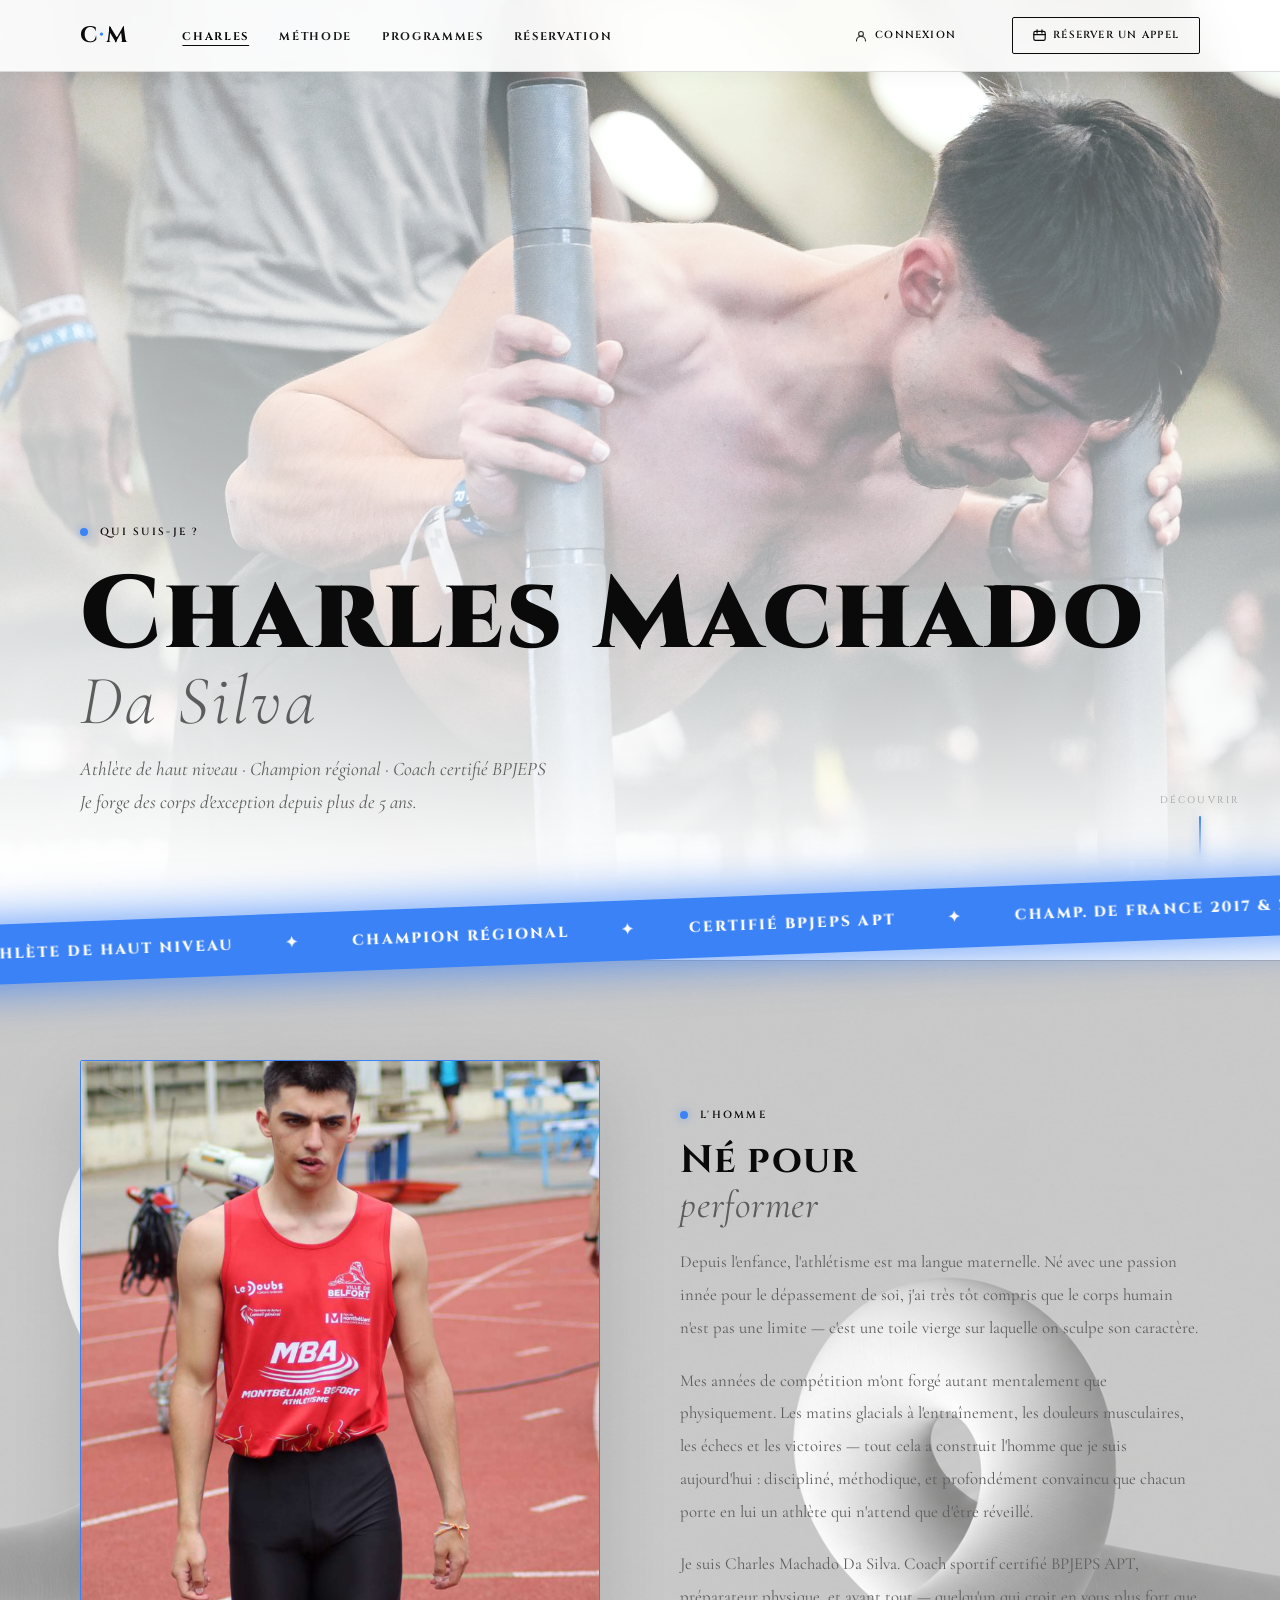
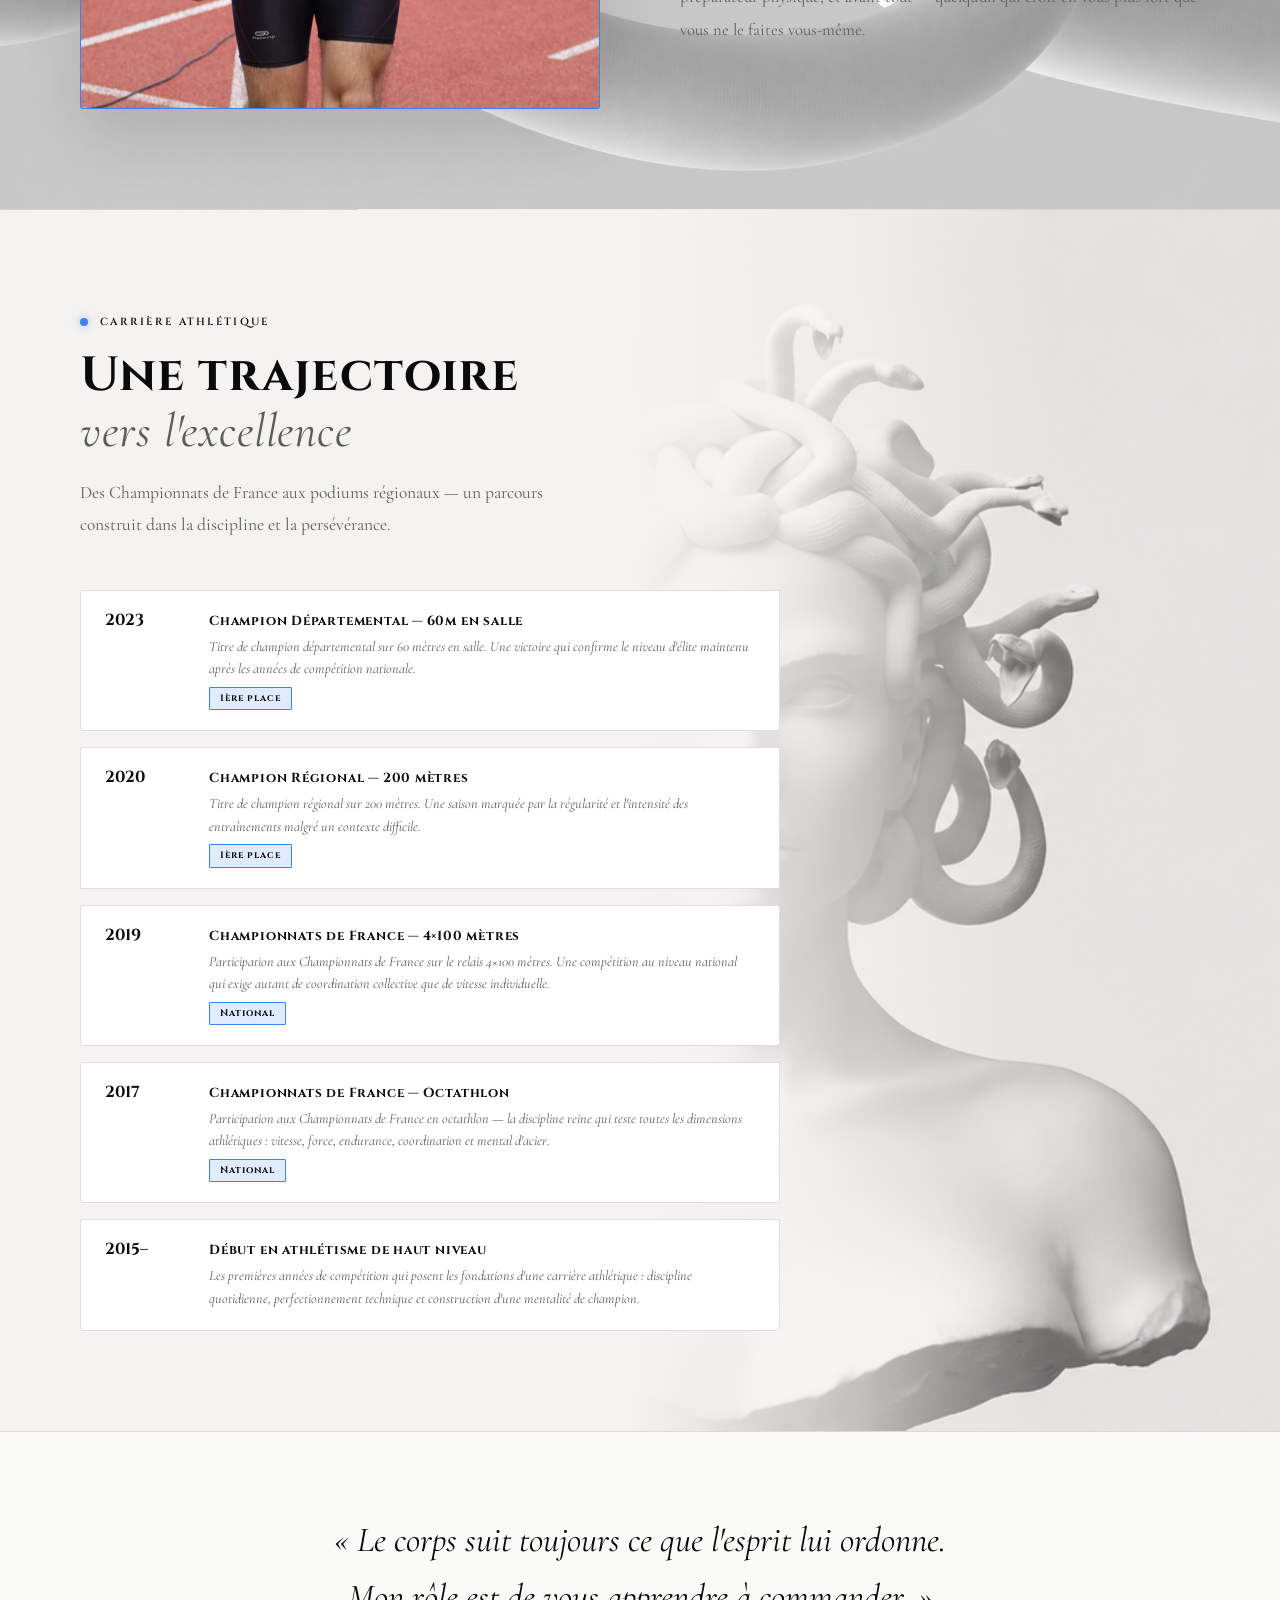
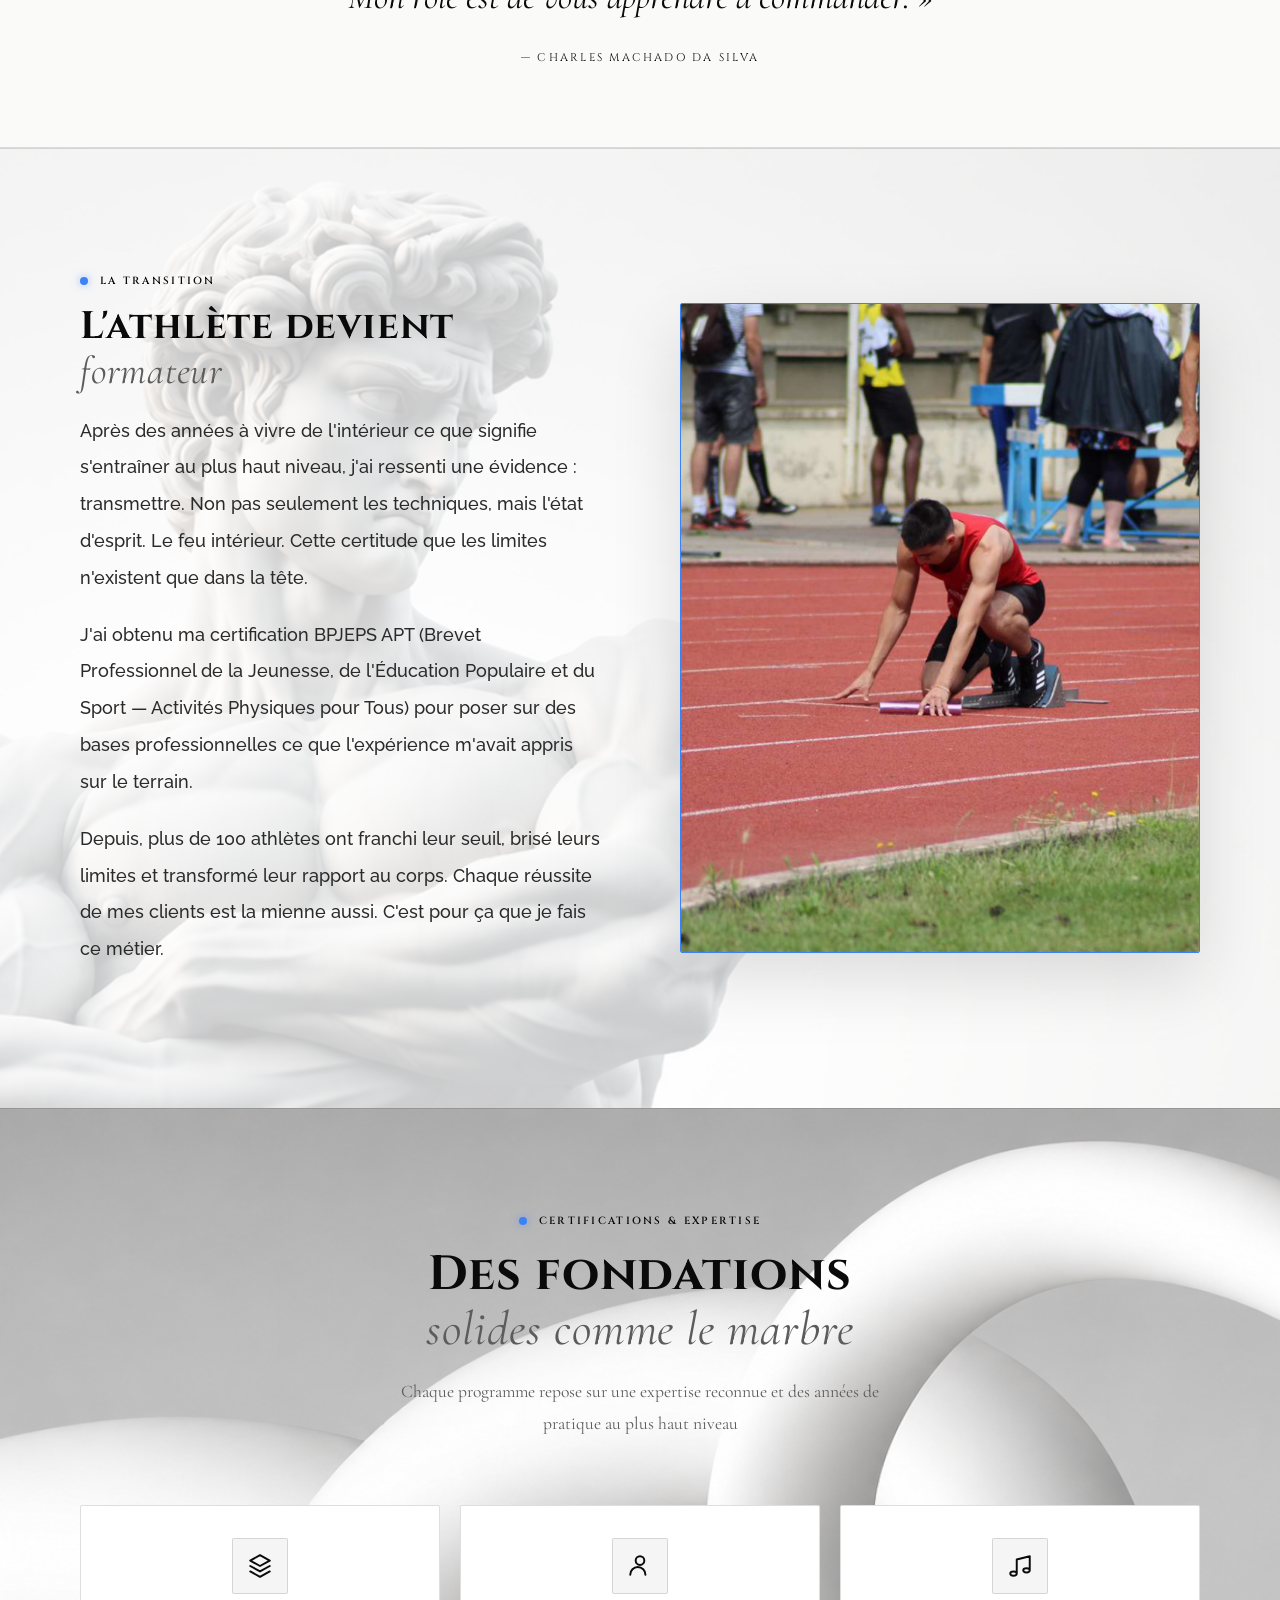
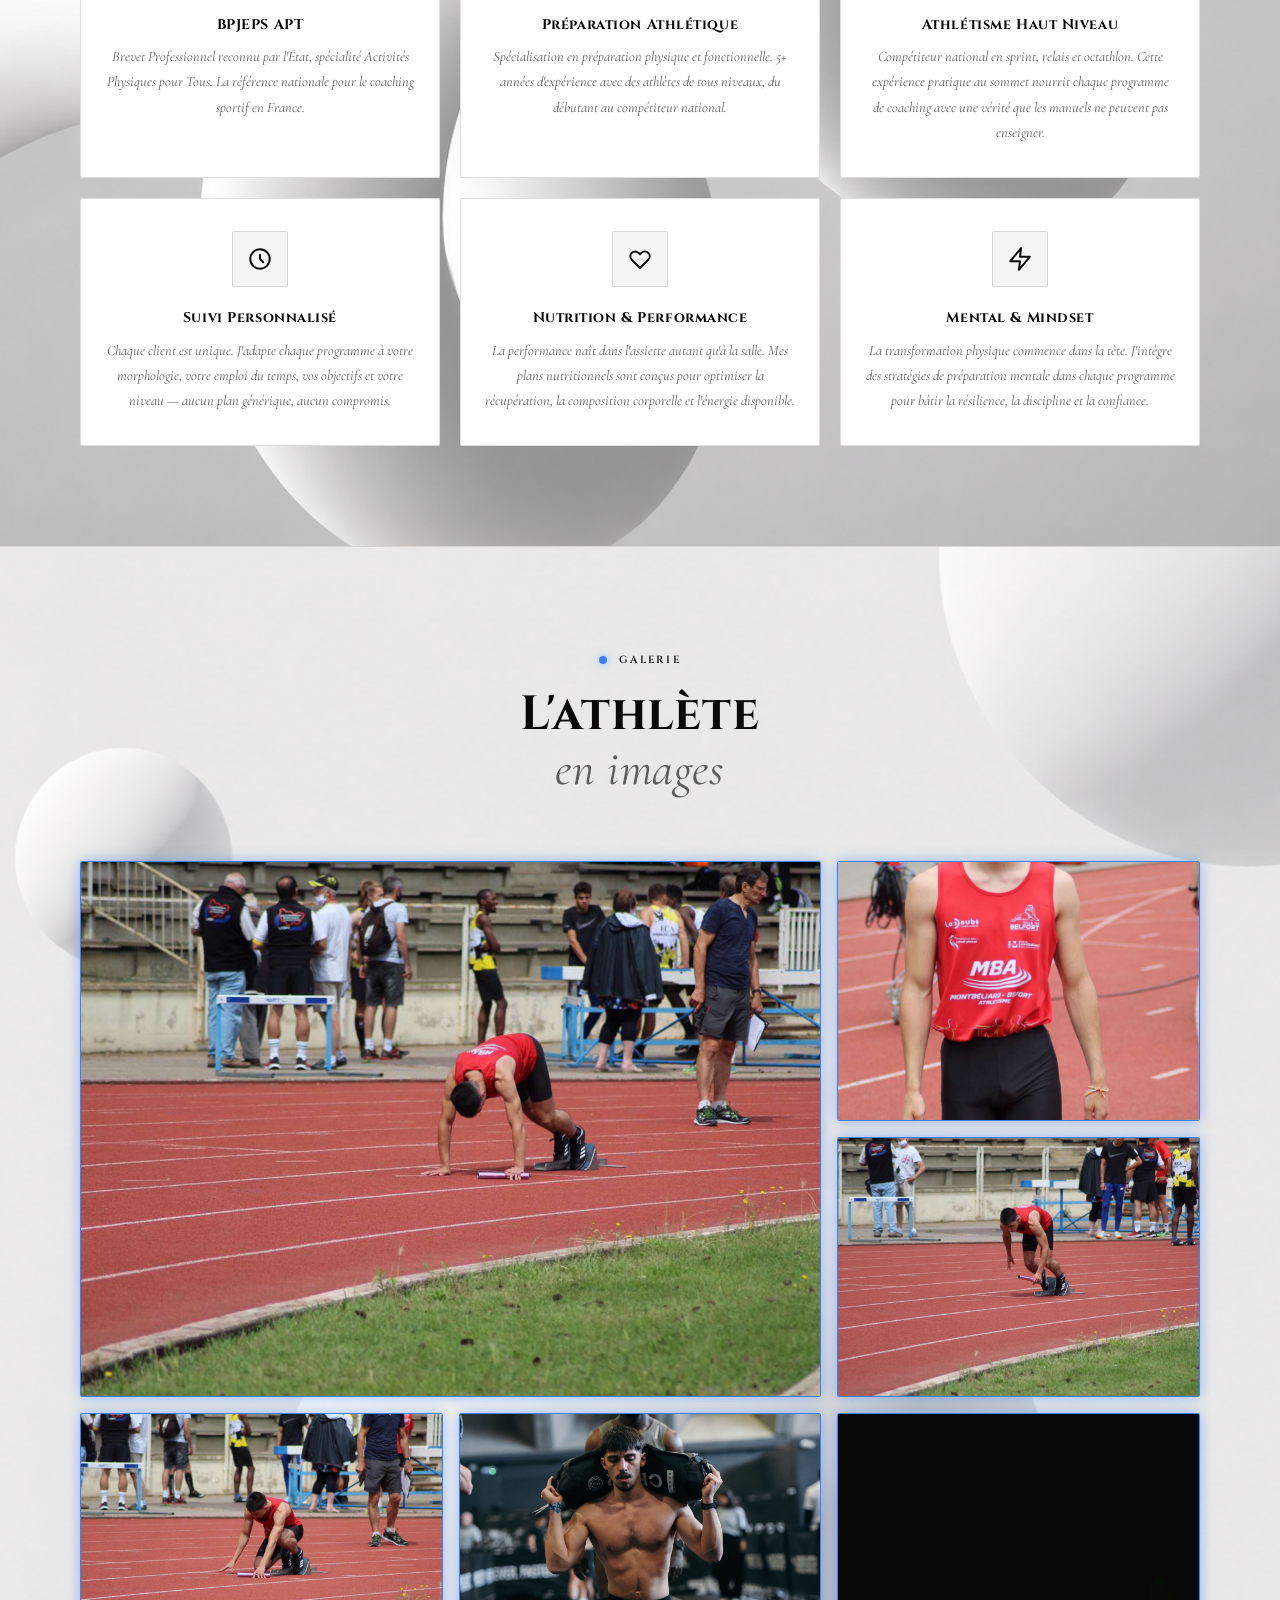
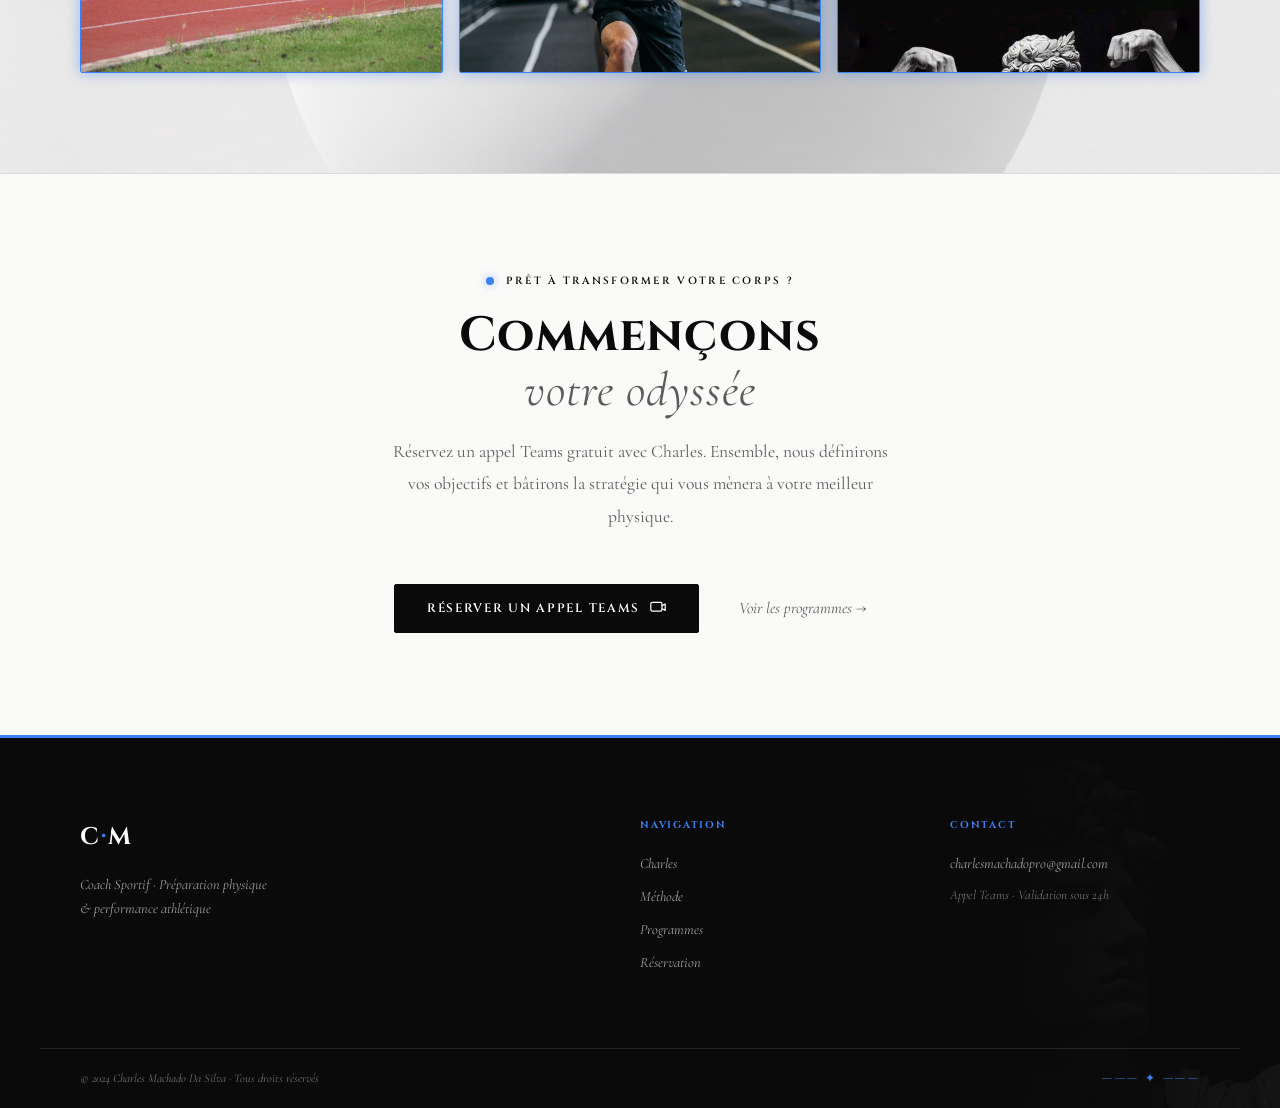
==== about.html @ 2e537580 "Nouvelle version du site" ====
<!DOCTYPE html>
<html lang="fr">
<head>
  <meta charset="UTF-8"/>
  <meta name="viewport" content="width=device-width, initial-scale=1.0"/>
  <title>Charles Machado — Qui suis-je ?</title>
  <meta name="description" content="Découvrez l'histoire de Charles Machado Da Silva : athlète de haut niveau, champion régional, coach certifié BPJEPS et formateur de corps d'exception."/>

  <link rel="preconnect" href="https://fonts.googleapis.com"/>
  <link rel="preconnect" href="https://fonts.gstatic.com" crossorigin/>
  <link href="https://fonts.googleapis.com/css2?family=Cinzel:wght@400;600;700;900&family=Cormorant+Garamond:ital,wght@0,300;0,400;0,600;1,300;1,400;1,600&family=Raleway:wght@300;400;500;600&display=swap" rel="stylesheet"/>

  <link rel="stylesheet" href="style.css"/>
</head>
<body>

  <canvas id="particleCanvas"></canvas>

  <!-- NAVBAR -->
  <nav id="mainNav" class="nav-dark">
    <div class="nav-inner">
      <a href="index.html" class="nav-logo">C<span class="logo-dot">·</span>M</a>
      <ul class="nav-links">
        <li><a href="about.html" style="color:#0A0A0A;text-decoration:underline;text-underline-offset:5px">Charles</a></li>
        <li><a href="index.html#methode">Méthode</a></li>
        <li><a href="index.html#programmes">Programmes</a></li>
        <li><a href="index.html#reservation">Réservation</a></li>
      </ul>
      <button class="nav-hamburger" id="hamburger" aria-label="Menu">
        <span></span><span></span><span></span>
      </button>
      <a href="index.html#reservation" class="nav-login">
        <svg viewBox="0 0 20 20" fill="none" width="14" height="14"><circle cx="10" cy="7" r="3.4" stroke="currentColor" stroke-width="1.6"/><path d="M3.5 17c0-3.6 2.9-6.5 6.5-6.5s6.5 2.9 6.5 6.5" stroke="currentColor" stroke-width="1.6" stroke-linecap="round"/></svg>
        Connexion
      </a>
      <a href="index.html#reservation" class="nav-cta">
        <svg viewBox="0 0 16 16" fill="none" width="13" height="13"><rect x="1" y="3" width="14" height="11" rx="2" stroke="currentColor" stroke-width="1.5"/><path d="M5 1v4M11 1v4M1 7h14" stroke="currentColor" stroke-width="1.5" stroke-linecap="round"/></svg>
        Réserver un appel
      </a>
    </div>
    <div class="mobile-menu" id="mobileMenu">
      <a href="about.html" onclick="closeMobileMenu()">Charles</a>
      <a href="index.html#methode" onclick="closeMobileMenu()">Méthode</a>
      <a href="index.html#programmes" onclick="closeMobileMenu()">Programmes</a>
      <a href="index.html#reservation" onclick="closeMobileMenu()">Réservation</a>
      <a href="index.html#reservation" onclick="closeMobileMenu()">Connexion</a>
      <a href="index.html#reservation" class="mobile-cta" onclick="closeMobileMenu()">Réserver un appel</a>
    </div>
  </nav>

  <!-- HERO DE LA PAGE ABOUT -->
  <section class="about-hero">
    <div class="about-hero-bg">
      <img src="imagehyrox/IMG_1162.jpeg" alt="Charles Machado" onerror="this.style.display='none'"/>
      <div class="about-hero-vignette"></div>
    </div>
    <div class="about-hero-content">
      <span class="section-tag">Qui suis-je ?</span>
      <h1 class="about-hero-name">
        Charles Machado
        <em>Da Silva</em>
      </h1>
      <p class="about-hero-tagline">
        Athlète de haut niveau · Champion régional · Coach certifié BPJEPS<br/>
        Je forge des corps d'exception depuis plus de 5 ans.
      </p>
    </div>
    <div class="about-hero-scroll">
      <span class="scroll-label">Découvrir</span>
      <div class="scroll-line"></div>
    </div>
  </section>

  <!-- BANDEAU DÉFILANT NÉON -->
  <div class="marquee" aria-hidden="true">
    <div class="marquee-track">
      <span>Athlète de haut niveau</span><span class="marquee-star">✦</span>
      <span>Champion régional</span><span class="marquee-star">✦</span>
      <span>Certifié BPJEPS APT</span><span class="marquee-star">✦</span>
      <span>Champ. de France 2017 &amp; 2019</span><span class="marquee-star">✦</span>
      <span>+5 ans d'expérience</span><span class="marquee-star">✦</span>
      <span>+100 athlètes coachés</span><span class="marquee-star">✦</span>
      <span>Athlète de haut niveau</span><span class="marquee-star">✦</span>
      <span>Champion régional</span><span class="marquee-star">✦</span>
      <span>Certifié BPJEPS APT</span><span class="marquee-star">✦</span>
      <span>Champ. de France 2017 &amp; 2019</span><span class="marquee-star">✦</span>
      <span>+5 ans d'expérience</span><span class="marquee-star">✦</span>
      <span>+100 athlètes coachés</span><span class="marquee-star">✦</span>
    </div>
  </div>

  <!-- SECTION : L'HOMME -->
  <section class="story-section story-section--white">
    <div class="section-inner">
      <div class="story-grid">
        <div class="story-img-wrap reveal">
          <img src="imagehyrox/IMG_0140.JPG" alt="Charles Machado — entraînement" loading="lazy" onerror="this.parentElement.style.background='#e8e2d8'"/>
        </div>
        <div class="story-content">
          <span class="section-tag reveal">L'homme</span>
          <h2 class="section-title reveal">Né pour<br/><em>performer</em></h2>
          <p class="story-text reveal">
            Depuis l'enfance, l'athlétisme est ma langue maternelle. Né avec une passion innée pour
            le dépassement de soi, j'ai très tôt compris que le corps humain n'est pas une limite —
            c'est une toile vierge sur laquelle on sculpe son caractère.
          </p>
          <p class="story-text reveal" style="--delay:0.1s">
            Mes années de compétition m'ont forgé autant mentalement que physiquement. Les matins glacials
            à l'entraînement, les douleurs musculaires, les échecs et les victoires — tout cela a construit
            l'homme que je suis aujourd'hui : discipliné, méthodique, et profondément convaincu que
            chacun porte en lui un athlète qui n'attend que d'être réveillé.
          </p>
          <p class="story-text reveal" style="--delay:0.15s">
            Je suis Charles Machado Da Silva. Coach sportif certifié BPJEPS APT, préparateur physique,
            et avant tout — quelqu'un qui croit en vous plus fort que vous ne le faites vous-même.
          </p>
        </div>
      </div>
    </div>
  </section>


  <!-- SECTION : CARRIÈRE ATHLÉTIQUE (fond sombre) -->
  <section class="career-section">
    <div class="career-bg">
      <img src="imagehyrox/statue.png" alt="" onerror="this.style.display='none'"/>
      <div class="career-bg-overlay"></div>
    </div>
    <div class="section-inner">
      <div class="career-inner">
        <span class="section-tag reveal">Carrière athlétique</span>
        <h2 class="section-title inv reveal">Une trajectoire<br/><em>vers l'excellence</em></h2>
        <p class="section-desc inv reveal" style="--delay:0.1s">
          Des Championnats de France aux podiums régionaux — un parcours construit dans la discipline et la persévérance.
        </p>

        <div class="timeline">

          <div class="timeline-item reveal" style="--delay:0.15s">
            <div class="timeline-year">2023</div>
            <div class="timeline-content">
              <h4>Champion Départemental — 60m en salle</h4>
              <p>Titre de champion départemental sur 60 mètres en salle. Une victoire qui confirme le niveau d'élite maintenu après les années de compétition nationale.</p>
              <span class="timeline-medal">1ère place</span>
            </div>
          </div>

          <div class="timeline-item reveal" style="--delay:0.2s">
            <div class="timeline-year">2020</div>
            <div class="timeline-content">
              <h4>Champion Régional — 200 mètres</h4>
              <p>Titre de champion régional sur 200 mètres. Une saison marquée par la régularité et l'intensité des entraînements malgré un contexte difficile.</p>
              <span class="timeline-medal">1ère place</span>
            </div>
          </div>

          <div class="timeline-item reveal" style="--delay:0.25s">
            <div class="timeline-year">2019</div>
            <div class="timeline-content">
              <h4>Championnats de France — 4×100 mètres</h4>
              <p>Participation aux Championnats de France sur le relais 4×100 mètres. Une compétition au niveau national qui exige autant de coordination collective que de vitesse individuelle.</p>
              <span class="timeline-medal">National</span>
            </div>
          </div>

          <div class="timeline-item reveal" style="--delay:0.3s">
            <div class="timeline-year">2017</div>
            <div class="timeline-content">
              <h4>Championnats de France — Octathlon</h4>
              <p>Participation aux Championnats de France en octathlon — la discipline reine qui teste toutes les dimensions athlétiques : vitesse, force, endurance, coordination et mental d'acier.</p>
              <span class="timeline-medal">National</span>
            </div>
          </div>

          <div class="timeline-item reveal" style="--delay:0.35s">
            <div class="timeline-year">2015–</div>
            <div class="timeline-content">
              <h4>Début en athlétisme de haut niveau</h4>
              <p>Les premières années de compétition qui posent les fondations d'une carrière athlétique : discipline quotidienne, perfectionnement technique et construction d'une mentalité de champion.</p>
            </div>
          </div>

        </div>
      </div>
    </div>
  </section>

  <!-- QUOTE PHILOSOPHIE -->
  <div class="philosophy-section">
    <div class="section-inner">
      <p class="philosophy-quote reveal">
        « Le corps suit toujours ce que l'esprit lui ordonne.<br/>
        Mon rôle est de vous apprendre à commander. »
      </p>
      <p class="philosophy-attr reveal" style="--delay:0.15s">— Charles Machado Da Silva</p>
    </div>
  </div>

  <!-- SECTION : L'ATHLÈTE DEVIENT COACH -->
  <section class="story-section story-section--statue2">
    <div class="section-inner">
      <div class="story-grid reverse">
        <div class="story-img-wrap reveal">
          <img src="imagehyrox/IMG_0145.JPG" alt="Charles Machado coaching" loading="lazy" onerror="this.parentElement.style.background='#e8e2d8'"/>
        </div>
        <div class="story-content">
          <span class="section-tag reveal">La transition</span>
          <h2 class="section-title reveal">L'athlète devient<br/><em>formateur</em></h2>
          <p class="story-text reveal">
            Après des années à vivre de l'intérieur ce que signifie s'entraîner au plus haut niveau,
            j'ai ressenti une évidence : transmettre. Non pas seulement les techniques, mais l'état
            d'esprit. Le feu intérieur. Cette certitude que les limites n'existent que dans la tête.
          </p>
          <p class="story-text reveal" style="--delay:0.1s">
            J'ai obtenu ma certification BPJEPS APT (Brevet Professionnel de la Jeunesse,
            de l'Éducation Populaire et du Sport — Activités Physiques pour Tous) pour poser
            sur des bases professionnelles ce que l'expérience m'avait appris sur le terrain.
          </p>
          <p class="story-text reveal" style="--delay:0.15s">
            Depuis, plus de 100 athlètes ont franchi leur seuil, brisé leurs limites et
            transformé leur rapport au corps. Chaque réussite de mes clients est la mienne aussi.
            C'est pour ça que je fais ce métier.
          </p>
        </div>
      </div>
    </div>
  </section>

  <!-- CREDENTIALS -->
  <section class="credentials-section">
    <div class="section-inner">
      <div class="section-header reveal">
        <span class="section-tag">Certifications & expertise</span>
        <h2 class="section-title">Des fondations<br/><em>solides comme le marbre</em></h2>
        <p class="section-desc">Chaque programme repose sur une expertise reconnue et des années de pratique au plus haut niveau</p>
      </div>
      <div class="credentials-grid">

        <div class="credential-card reveal">
          <div class="credential-icon">
            <svg viewBox="0 0 24 24" fill="none" width="26" height="26"><path d="M12 2L3 7l9 5 9-5-9-5zM3 17l9 5 9-5M3 12l9 5 9-5" stroke="currentColor" stroke-width="1.8" stroke-linecap="round" stroke-linejoin="round"/></svg>
          </div>
          <h3>BPJEPS APT</h3>
          <p>Brevet Professionnel reconnu par l'État, spécialité Activités Physiques pour Tous. La référence nationale pour le coaching sportif en France.</p>
        </div>

        <div class="credential-card reveal" style="--delay:0.1s">
          <div class="credential-icon">
            <svg viewBox="0 0 24 24" fill="none" width="26" height="26"><path d="M8 7a4 4 0 108 0 4 4 0 00-8 0zM3 20a7 7 0 0114 0" stroke="currentColor" stroke-width="1.8" stroke-linecap="round"/></svg>
          </div>
          <h3>Préparation Athlétique</h3>
          <p>Spécialisation en préparation physique et fonctionnelle. 5+ années d'expérience avec des athlètes de tous niveaux, du débutant au compétiteur national.</p>
        </div>

        <div class="credential-card reveal" style="--delay:0.2s">
          <div class="credential-icon">
            <svg viewBox="0 0 24 24" fill="none" width="26" height="26"><path d="M9 19V6l12-3v13M9 19c0 1.105-1.343 2-3 2s-3-.895-3-2 1.343-2 3-2 3 .895 3 2zm12-3c0 1.105-1.343 2-3 2s-3-.895-3-2 1.343-2 3-2 3 .895 3 2z" stroke="currentColor" stroke-width="1.8" stroke-linecap="round" stroke-linejoin="round"/></svg>
          </div>
          <h3>Athlétisme Haut Niveau</h3>
          <p>Compétiteur national en sprint, relais et octathlon. Cette expérience pratique au sommet nourrit chaque programme de coaching avec une vérité que les manuels ne peuvent pas enseigner.</p>
        </div>

        <div class="credential-card reveal" style="--delay:0.1s">
          <div class="credential-icon">
            <svg viewBox="0 0 24 24" fill="none" width="26" height="26"><circle cx="12" cy="12" r="9" stroke="currentColor" stroke-width="1.8"/><path d="M12 8v4l3 3" stroke="currentColor" stroke-width="1.8" stroke-linecap="round" stroke-linejoin="round"/></svg>
          </div>
          <h3>Suivi Personnalisé</h3>
          <p>Chaque client est unique. J'adapte chaque programme à votre morphologie, votre emploi du temps, vos objectifs et votre niveau — aucun plan générique, aucun compromis.</p>
        </div>

        <div class="credential-card reveal" style="--delay:0.15s">
          <div class="credential-icon">
            <svg viewBox="0 0 24 24" fill="none" width="26" height="26"><path d="M4.318 6.318a4.5 4.5 0 000 6.364L12 20.364l7.682-7.682a4.5 4.5 0 00-6.364-6.364L12 7.636l-1.318-1.318a4.5 4.5 0 00-6.364 0z" stroke="currentColor" stroke-width="1.8" stroke-linecap="round" stroke-linejoin="round"/></svg>
          </div>
          <h3>Nutrition & Performance</h3>
          <p>La performance naît dans l'assiette autant qu'à la salle. Mes plans nutritionnels sont conçus pour optimiser la récupération, la composition corporelle et l'énergie disponible.</p>
        </div>

        <div class="credential-card reveal" style="--delay:0.2s">
          <div class="credential-icon">
            <svg viewBox="0 0 24 24" fill="none" width="26" height="26"><path d="M13 2L3 14h9l-1 8 10-12h-9l1-8z" stroke="currentColor" stroke-width="1.8" stroke-linecap="round" stroke-linejoin="round"/></svg>
          </div>
          <h3>Mental & Mindset</h3>
          <p>La transformation physique commence dans la tête. J'intègre des stratégies de préparation mentale dans chaque programme pour bâtir la résilience, la discipline et la confiance.</p>
        </div>

      </div>
    </div>
  </section>


  <!-- GALERIE PHOTOS -->
  <section class="about-gallery-section">
    <div class="section-inner">
      <div class="section-header reveal">
        <span class="section-tag">Galerie</span>
        <h2 class="section-title">L'athlète<br/><em>en images</em></h2>
      </div>
      <div class="about-gallery-grid reveal">
        <div class="about-gallery-item">
          <img src="imagehyrox/IMG_0144.JPG" alt="Charles Machado en compétition" loading="lazy" onerror="this.style.display='none'"/>
        </div>
        <div class="about-gallery-item">
          <img src="imagehyrox/IMG_0140.JPG" alt="Charles Machado" loading="lazy" onerror="this.style.display='none'"/>
        </div>
        <div class="about-gallery-item">
          <img src="imagehyrox/IMG_0142.JPG" alt="Charles Machado entraînement" loading="lazy" onerror="this.style.display='none'"/>
        </div>
        <div class="about-gallery-item">
          <img src="imagehyrox/IMG_0145.JPG" alt="Charles Machado performance" loading="lazy" onerror="this.style.display='none'"/>
        </div>
        <div class="about-gallery-item">
          <img src="imagehyrox/IMG_1169.jpeg" alt="Charles Machado athlétisme" loading="lazy" onerror="this.style.display='none'"/>
        </div>
        <div class="about-gallery-item">
          <img src="imagehyrox/68129efce28afbc301658fcef04aaa54.jpg" alt="Charles Machado" loading="lazy" onerror="this.style.display='none'"/>
        </div>
      </div>
    </div>
  </section>

  <!-- CTA FINAL (fond sombre) -->
  <section class="about-cta-section">
    <div class="section-inner">
      <span class="section-tag reveal" style="justify-content:center;display:flex">Prêt à transformer votre corps ?</span>
      <h2 class="section-title inv reveal" style="text-align:center">Commençons<br/><em>votre odyssée</em></h2>
      <p class="section-desc inv reveal" style="--delay:0.1s">
        Réservez un appel Teams gratuit avec Charles. Ensemble, nous définirons vos objectifs et bâtirons la stratégie qui vous mènera à votre meilleur physique.
      </p>
      <div class="cta-actions reveal" style="--delay:0.2s">
        <a href="index.html#reservation" class="btn-primary">
          Réserver un appel Teams
          <svg viewBox="0 0 20 20" fill="none" width="16" height="16"><rect x="1" y="3" width="14" height="11" rx="2" stroke="currentColor" stroke-width="1.5"/><path d="M15 7l4-2v8l-4-2" stroke="currentColor" stroke-width="1.5" stroke-linecap="round" stroke-linejoin="round"/></svg>
        </a>
        <a href="index.html#programmes" class="btn-ghost inv">
          Voir les programmes →
        </a>
      </div>
    </div>
  </section>

  <!-- FOOTER -->
  <footer class="footer">
    <div class="footer-statue-bg">
      <img src="imagehyrox/d7976a2268e4c8c1a2db21651fcb3b32.jpg" alt="" onerror="this.style.display='none'"/>
      <div class="footer-overlay"></div>
    </div>
    <div class="footer-inner">
      <div class="footer-brand">
        <a href="index.html" class="nav-logo">C<span class="logo-dot">·</span>M</a>
        <p>Coach Sportif · Préparation physique<br/>& performance athlétique</p>
      </div>
      <div class="footer-col">
        <h5>Navigation</h5>
        <a href="about.html">Charles</a>
        <a href="index.html#methode">Méthode</a>
        <a href="index.html#programmes">Programmes</a>
        <a href="index.html#reservation">Réservation</a>
      </div>
      <div class="footer-col">
        <h5>Contact</h5>
        <a href="mailto:charlesmachadopro@gmail.com">charlesmachadopro@gmail.com</a>
        <p class="footer-note">Appel Teams · Validation sous 24h</p>
      </div>
    </div>
    <div class="footer-bottom">
      <p>© 2024 Charles Machado Da Silva · Tous droits réservés</p>
      <span class="footer-ornament">——— ✦ ———</span>
    </div>
  </footer>

  <script>
  // Navbar + reveal partagés avec index.html
  function closeMobileMenu() {
    var menu = document.getElementById('mobileMenu');
    var btn  = document.getElementById('hamburger');
    if (menu) menu.classList.remove('open');
    if (btn)  btn.classList.remove('open');
  }

  (function initNav() {
    var nav  = document.getElementById('mainNav');
    var btn  = document.getElementById('hamburger');
    var menu = document.getElementById('mobileMenu');
    window.addEventListener('scroll', function() {
      nav.classList.toggle('scrolled', window.scrollY > 60);
    });
    if (btn && menu) {
      btn.addEventListener('click', function() {
        btn.classList.toggle('open');
        menu.classList.toggle('open');
      });
    }
    document.addEventListener('click', function(e) {
      if (menu && menu.classList.contains('open') && !nav.contains(e.target)) closeMobileMenu();
    });
  })();

  (function initReveal() {
    var observer = new IntersectionObserver(function(entries) {
      entries.forEach(function(x) { if (x.isIntersecting) x.target.classList.add('visible'); });
    }, { threshold: 0.1 });
    document.querySelectorAll('.reveal').forEach(function(r) { observer.observe(r); });
  })();

  (function initParticles() {
    var canvas = document.getElementById('particleCanvas');
    if (!canvas) return;
    var ctx = canvas.getContext('2d');
    var W, H;
    function resize() { W = canvas.width = window.innerWidth; H = canvas.height = window.innerHeight; }
    resize();
    window.addEventListener('resize', resize);
    var NUM = window.innerWidth < 768 ? 25 : 50;
    var particles = Array.from({length: NUM}, function() {
      return {
        x: Math.random() * window.innerWidth,
        y: Math.random() * window.innerHeight,
        r: Math.random() * 1.4 + 0.3,
        dx: (Math.random() - 0.5) * 0.25,
        dy: -Math.random() * 0.4 - 0.1,
        opacity: Math.random() * 0.45 + 0.1,
        flicker: Math.random() * Math.PI * 2
      };
    });
    function draw() {
      ctx.clearRect(0, 0, W, H);
      particles.forEach(function(p) {
        p.x += p.dx; p.y += p.dy; p.flicker += 0.03;
        if (p.y < -4) p.y = H + 4;
        if (p.x < -4) p.x = W + 4;
        if (p.x > W + 4) p.x = -4;
        var op = p.opacity * (0.6 + 0.4 * Math.sin(p.flicker));
        ctx.beginPath();
        ctx.arc(p.x, p.y, p.r, 0, Math.PI * 2);
        ctx.fillStyle = 'rgba(20,20,20,' + op + ')';
        ctx.fill();
      });
      requestAnimationFrame(draw);
    }
    draw();
  })();
  </script>
</body>
</html>
---- style.css ----
/* ═══════════════════════════════════════════════════
   CHARLES MACHADO — Noir & Blanc · Édition Monochrome
   Palette : #FFFFFF (fond) · #0A0A0A (encre) · gris
   Fond blanc · texte noir · photos en noir et blanc
   ═══════════════════════════════════════════════════ */

:root {
  --bg:          #FFFFFF;
  --bg-alt:      #F4F3F1;
  --bg-card:     #FFFFFF;
  --bg-deep:     #FAFAF9;

  --ink:         #0A0A0A;   /* titres, éléments forts */
  --white:       #0A0A0A;   /* alias historique = encre sur fond clair */
  --black:       #0A0A0A;
  --text:        #232323;
  --text-muted:  #5C5C5C;
  --text-faint:  #9A9A9A;

  --line:        rgba(0,0,0,.13);
  --line-soft:   rgba(0,0,0,.07);
  --border:      rgba(0,0,0,.13);

  --fill-soft:   rgba(0,0,0,.04);
  --fill-hover:  rgba(0,0,0,.06);

  /* Accent bleu premium (rappels) */
  --neon:        #3B82F6;
  --neon-bright: #60A5FA;
  --neon-glow:   rgba(59,130,246,.5);

  --shadow-sm:   0 2px 14px rgba(0,0,0,.06);
  --shadow-md:   0 12px 36px rgba(0,0,0,.09);
  --shadow-lg:   0 26px 70px rgba(0,0,0,.13);

  --radius:      2px;
  --nav-h:       72px;
  --ease:        cubic-bezier(0.22, 1, 0.36, 1);
}

/* ── RESET ── */
*, *::before, *::after { box-sizing: border-box; margin: 0; padding: 0; }
html { scroll-behavior: smooth; -webkit-font-smoothing: antialiased; overflow-x: hidden; }
body {
  font-family: 'Cormorant Garamond', Georgia, serif;
  background: var(--bg);
  color: var(--text);
  line-height: 1.6;
  overflow-x: hidden;
}
img { display: block; width: 100%; height: 100%; object-fit: cover; }
a   { text-decoration: none; color: inherit; }
ul  { list-style: none; }
button { font-family: inherit; cursor: pointer; border: none; background: none; }
select, input, textarea { font-family: inherit; }
::selection { background: var(--ink); color: #fff; }

/* ── SCROLLBAR ── */
::-webkit-scrollbar { width: 5px; }
::-webkit-scrollbar-track { background: var(--bg-alt); }
::-webkit-scrollbar-thumb { background: rgba(0,0,0,.28); border-radius: 99px; }
::-webkit-scrollbar-thumb:hover { background: var(--ink); }

/* ── PARTICULES (poussière discrète) ── */
#particleCanvas {
  position: fixed;
  inset: 0;
  pointer-events: none;
  z-index: 0;
  opacity: 0.22;
}

/* ── REVEAL ── */
.reveal {
  opacity: 0;
  transform: translateY(28px);
  transition: opacity 0.75s var(--ease), transform 0.75s var(--ease);
  transition-delay: var(--delay, 0s);
  animation: reveal-fallback 0s 1.8s forwards;
}
@keyframes reveal-fallback { to { opacity: 1; transform: translateY(0); } }
.reveal.visible { opacity: 1; transform: translateY(0); animation: none; }

/* ── LAYOUT ── */
.section-inner { max-width: 1200px; margin: 0 auto; padding: 0 40px; }

/* ── SECTION TAG / TITRE / DESC ── */
.section-tag {
  display: inline-flex;
  align-items: center;
  gap: 12px;
  font-family: 'Cinzel', serif;
  font-size: 0.65rem;
  font-weight: 600;
  letter-spacing: 0.22em;
  text-transform: uppercase;
  color: var(--ink);
  margin-bottom: 18px;
}
.section-tag::before {
  content: '';
  display: inline-block;
  width: 8px; height: 8px;
  border-radius: 50%;
  background: var(--neon);
  box-shadow: 0 0 9px var(--neon-glow);
  flex-shrink: 0;
}
.section-tag::after { display: none; }
.section-title {
  font-family: 'Cinzel', serif;
  font-size: clamp(1.9rem, 3.8vw, 3rem);
  font-weight: 700;
  line-height: 1.15;
  color: var(--ink);
  margin-bottom: 18px;
  letter-spacing: 0.02em;
}
.section-title em {
  font-style: italic;
  font-family: 'Cormorant Garamond', serif;
  color: var(--text-muted);
  font-weight: 400;
}
.section-title.inv { color: var(--ink); }
.section-desc {
  font-size: 1.1rem;
  color: var(--text-muted);
  max-width: 520px;
  line-height: 1.85;
  font-weight: 400;
}
.section-desc.inv { color: var(--text-muted); }
.section-header { text-align: center; margin-bottom: 64px; }
.section-header .section-tag { justify-content: center; }
.section-header .section-tag::before { display: inline-block; }
.section-header .section-tag::after { display: none; }
.section-header .section-desc { margin: 0 auto; }

/* ── BOUTONS ── */
.btn-primary {
  display: inline-flex;
  align-items: center;
  gap: 10px;
  padding: 14px 32px;
  background: var(--ink);
  color: #fff;
  border: 1px solid var(--ink);
  border-radius: var(--radius);
  font-family: 'Cinzel', serif;
  font-size: 0.76rem;
  font-weight: 600;
  letter-spacing: 0.14em;
  text-transform: uppercase;
  cursor: pointer;
  transition: background 0.3s var(--ease), color 0.3s var(--ease), box-shadow 0.3s, transform 0.3s var(--ease);
  position: relative;
  overflow: hidden;
}
.btn-primary::before {
  content: '';
  position: absolute;
  inset: 0;
  background: linear-gradient(90deg, transparent, rgba(255,255,255,.22), transparent);
  transform: translateX(-100%);
  transition: transform 0.6s ease;
}
.btn-primary:hover::before { transform: translateX(100%); }
.btn-primary:hover {
  background: var(--neon);
  color: #fff;
  border-color: var(--neon);
  box-shadow: 0 12px 32px var(--neon-glow);
  transform: translateY(-2px);
}
.btn-ghost {
  display: inline-flex;
  align-items: center;
  gap: 6px;
  padding: 14px 20px;
  color: var(--text-muted);
  font-size: 1rem;
  font-style: italic;
  cursor: pointer;
  position: relative;
  transition: color 0.25s;
}
.btn-ghost::after {
  content: '';
  position: absolute;
  left: 20px; right: 20px; bottom: 9px;
  height: 2px;
  border-radius: 2px;
  background: var(--neon);
  box-shadow: 0 0 8px var(--neon-glow);
  transform: scaleX(0);
  transform-origin: left;
  transition: transform 0.35s var(--ease);
}
.btn-ghost:hover { color: var(--ink); }
.btn-ghost:hover::after { transform: scaleX(1); }
.btn-ghost.inv { color: var(--text-muted); }

/* ── NAVBAR (toujours blanche) ── */
#mainNav {
  position: fixed;
  top: 0; left: 0; right: 0;
  z-index: 100;
  height: var(--nav-h);
  background: rgba(255,255,255,.92);
  backdrop-filter: blur(24px) saturate(140%);
  -webkit-backdrop-filter: blur(24px) saturate(140%);
  border-bottom: 1px solid var(--line);
  box-shadow: 0 1px 22px rgba(0,0,0,.05);
  transition: height 0.4s, box-shadow 0.4s;
}
#mainNav.scrolled {
  height: 66px;
  box-shadow: 0 2px 28px rgba(0,0,0,.09);
}
.nav-inner {
  max-width: 1200px;
  margin: 0 auto;
  padding: 0 40px;
  height: 100%;
  display: flex;
  align-items: center;
  gap: 40px;
}
.nav-logo {
  font-family: 'Cinzel', serif;
  font-size: 1.4rem;
  font-weight: 700;
  color: var(--ink);
  letter-spacing: 0.08em;
  flex-shrink: 0;
  transition: opacity 0.2s;
}
.nav-logo:hover { opacity: 0.6; }
.logo-dot { color: #3B82F6; text-shadow: 0 0 10px var(--neon-glow); }
.nav-links { display: flex; gap: 2px; flex: 1; }
.nav-links a {
  position: relative;
  padding: 8px 14px;
  font-family: 'Cinzel', serif;
  font-size: 0.7rem;
  font-weight: 700;
  letter-spacing: 0.15em;
  text-transform: uppercase;
  color: #1a1a1a;
  border-radius: var(--radius);
  transition: color 0.25s;
}
.nav-links a::after {
  content: '';
  position: absolute;
  left: 14px; right: 14px; bottom: 2px;
  height: 2px;
  border-radius: 2px;
  background: var(--neon);
  box-shadow: 0 0 8px var(--neon-glow);
  transform: scaleX(0);
  transform-origin: center;
  transition: transform 0.3s var(--ease);
}
.nav-links a:hover { color: var(--ink); }
.nav-links a:hover::after { transform: scaleX(1); }
.nav-cta {
  display: flex;
  align-items: center;
  gap: 7px;
  padding: 9px 20px;
  border: 1px solid var(--ink);
  color: var(--ink);
  border-radius: var(--radius);
  font-family: 'Cinzel', serif;
  font-size: 0.64rem;
  font-weight: 600;
  letter-spacing: 0.12em;
  text-transform: uppercase;
  flex-shrink: 0;
  transition: background 0.25s, color 0.25s;
}
.nav-cta:hover { background: var(--neon); color: #fff; border-color: var(--neon); box-shadow: 0 0 18px var(--neon-glow); }
.nav-login {
  display: inline-flex;
  align-items: center;
  gap: 7px;
  padding: 9px 16px;
  color: var(--ink);
  border-radius: var(--radius);
  font-family: 'Cinzel', serif;
  font-size: 0.64rem;
  font-weight: 600;
  letter-spacing: 0.12em;
  text-transform: uppercase;
  flex-shrink: 0;
  transition: background 0.25s, color 0.25s;
}
.nav-login svg { opacity: .85; }
.nav-login:hover { background: var(--fill-soft); }

/* ── HAMBURGER ── */
.nav-hamburger {
  display: none;
  flex-direction: column;
  gap: 5px;
  padding: 8px;
  margin-left: auto;
}
.nav-hamburger span {
  display: block;
  width: 22px; height: 1.5px;
  background: var(--ink);
  transition: transform 0.3s, opacity 0.3s;
}
.nav-hamburger.open span:nth-child(1) { transform: translateY(6.5px) rotate(45deg); }
.nav-hamburger.open span:nth-child(2) { opacity: 0; }
.nav-hamburger.open span:nth-child(3) { transform: translateY(-6.5px) rotate(-45deg); }
.mobile-menu {
  display: none;
  flex-direction: column;
  align-items: center;
  gap: 4px;
  position: absolute;
  top: var(--nav-h); left: 0; right: 0;
  background: rgba(255,255,255,.97);
  backdrop-filter: blur(20px);
  border-bottom: 1px solid var(--line);
  box-shadow: var(--shadow-md);
  padding: 24px;
  transform: translateY(-10px);
  opacity: 0;
  transition: transform 0.3s var(--ease), opacity 0.3s;
  pointer-events: none;
}
.mobile-menu.open {
  display: flex;
  transform: translateY(0);
  opacity: 1;
  pointer-events: all;
}
.mobile-menu a {
  font-family: 'Cinzel', serif;
  font-size: 0.8rem;
  letter-spacing: 0.15em;
  text-transform: uppercase;
  color: var(--text-muted);
  padding: 14px 24px;
  width: 100%;
  text-align: center;
  border-radius: var(--radius);
  transition: color 0.2s, background 0.2s;
}
.mobile-menu a:hover { color: var(--ink); background: var(--fill-soft); }
.mobile-menu .mobile-cta { margin-top: 12px; background: var(--ink); color: #fff; }

/* ── HERO (sombre · noir & néon) ── */
.hero {
  min-height: 100vh;
  display: flex;
  align-items: center;
  padding-top: var(--nav-h);
  position: relative;
  overflow: hidden;
  background: var(--bg);
}
.hero--dark { background: radial-gradient(125% 95% at 72% 18%, #15160d 0%, #0B0B0B 52%, #070707 100%); }
.hero-glow {
  position: absolute;
  top: -14%; right: -8%;
  width: 62vw; height: 62vw; max-width: 860px; max-height: 860px;
  background: radial-gradient(circle, rgba(59,130,246,.16), transparent 62%);
  filter: blur(28px);
  pointer-events: none;
  z-index: 0;
  animation: hero-glow-pulse 6s ease-in-out infinite;
}
@keyframes hero-glow-pulse {
  0%,100% { opacity: .65; transform: scale(1); }
  50%     { opacity: 1;   transform: scale(1.08); }
}
.hero-ghost {
  position: absolute;
  top: 50%; left: 50%;
  transform: translate(-50%,-52%);
  display: flex;
  flex-direction: column;
  align-items: center;
  font-family: 'Cinzel', serif;
  font-weight: 900;
  font-size: clamp(4.5rem, 16.5vw, 15rem);
  line-height: 0.82;
  letter-spacing: 0.02em;
  text-transform: uppercase;
  color: rgba(255,255,255,.045);
  white-space: nowrap;
  pointer-events: none;
  user-select: none;
  z-index: 0;
  width: 100%;
  text-align: center;
}
.hero-inner {
  max-width: 1240px;
  margin: 0 auto;
  padding: 55px 40px 0;
  display: grid;
  grid-template-columns: 1fr 1.12fr;
  gap: 16px;
  align-items: center;
  width: 100%;
  position: relative;
  z-index: 2;
}
.hero-left { position: relative; z-index: 2; }
.hero-badge {
  display: inline-flex;
  align-items: center;
  gap: 10px;
  padding: 9px 18px;
  border: 1px solid rgba(59,130,246,.4);
  border-radius: 999px;
  font-family: 'Cinzel', serif;
  font-size: 0.62rem;
  font-weight: 700;
  letter-spacing: 0.18em;
  text-transform: uppercase;
  color: #fff;
  margin-bottom: 28px;
  background: rgba(59,130,246,.08);
  backdrop-filter: blur(4px);
  -webkit-backdrop-filter: blur(4px);
}
.hero-badge::before {
  content: '';
  width: 7px; height: 7px;
  border-radius: 50%;
  background: var(--neon);
  box-shadow: 0 0 9px var(--neon-glow);
  flex-shrink: 0;
  animation: dot-pulse 2.4s ease-in-out infinite;
}
.hero-title {
  font-family: 'Cinzel', serif;
  font-size: clamp(3.3rem, 8vw, 7rem);
  font-weight: 900;
  line-height: 0.95;
  color: #fff;
  margin-bottom: 26px;
  letter-spacing: 0.02em;
}
.title-first { display: block; }
.title-em {
  display: block;
  font-style: normal;
  font-family: 'Cinzel', serif;
  font-weight: 900;
  font-size: 1em;
  color: var(--neon);
  letter-spacing: 0.02em;
  text-shadow: 0 0 34px var(--neon-glow);
}
.hero-subtitle {
  font-size: 1.12rem;
  color: rgba(255,255,255,.66);
  line-height: 1.8;
  margin: 0 0 38px;
  max-width: 470px;
  font-weight: 400;
  font-style: italic;
}
.hero-actions {
  display: flex;
  justify-content: flex-start;
  align-items: center;
  gap: 18px;
  flex-wrap: wrap;
}
.hero-right {
  position: relative;
  align-self: stretch;
  display: flex;
  align-items: flex-end;
  justify-content: center;
  min-height: 82vh;
}
.hero-photo {
  width: auto;
  max-width: 132%;
  max-height: 90vh;
  height: auto;
  object-fit: contain;
  object-position: bottom;
  filter: drop-shadow(0 34px 54px rgba(0,0,0,.6));
  position: relative;
  z-index: 1;
}
.hero-stats {
  display: flex;
  gap: 14px;
  margin-top: 40px;
  flex-wrap: wrap;
}
.hero-stat-card {
  background: rgba(10,10,10,.86);
  backdrop-filter: blur(16px);
  -webkit-backdrop-filter: blur(16px);
  border: 1px solid rgba(59,130,246,.45);
  border-radius: 20px;
  padding: 18px 22px;
  min-width: 132px;
  box-shadow: 0 14px 40px rgba(0,0,0,.55), 0 0 18px rgba(59,130,246,.12);
}
.hero-stat-num {
  font-family: 'Cinzel', serif;
  font-size: 2rem;
  font-weight: 900;
  color: var(--neon);
  line-height: 1;
  text-shadow: 0 0 18px var(--neon-glow);
}
.hero-stat-label {
  font-size: 0.8rem;
  color: rgba(255,255,255,.68);
  margin-top: 7px;
  font-style: italic;
  letter-spacing: .02em;
}
.hero-scroll {
  position: absolute;
  bottom: 32px; left: 50%;
  transform: translateX(-50%);
  display: flex;
  flex-direction: column;
  align-items: center;
  gap: 8px;
  z-index: 2;
}
.scroll-label {
  font-family: 'Cinzel', serif;
  font-size: 0.6rem;
  letter-spacing: 0.22em;
  color: var(--text-faint);
  text-transform: uppercase;
}
.hero--dark .scroll-label { color: rgba(255,255,255,.45); }
.scroll-line {
  width: 2px; height: 44px;
  border-radius: 2px;
  background: linear-gradient(to bottom, var(--neon), transparent);
  box-shadow: 0 0 10px var(--neon-glow);
  animation: scroll-drop 2s ease-in-out infinite;
}
@keyframes scroll-drop {
  0%, 100% { opacity: 0.4; transform: scaleY(0.8); transform-origin: top; }
  50%       { opacity: 1;   transform: scaleY(1); }
}

/* ── ABOUT ── */
.about {
  padding: 120px 0;
  background: url('imagehyrox/white2.png') center / cover no-repeat var(--bg);
  position: relative;
  z-index: 1;
}
.about::before {
  content: '';
  position: absolute;
  top: 0; left: 0; right: 0;
  height: 1px;
  background: var(--line);
}

.about-split {
  display: grid;
  grid-template-columns: 5fr 7fr;
  gap: 80px;
  align-items: center;
}

/* ── Photo column ── */
.about-photo-col { position: relative; }

.about-photo-frame {
  position: relative;
  aspect-ratio: 3/4;
  border-radius: var(--radius);
  overflow: hidden;
  box-shadow: var(--shadow-lg);
}
.about-photo-frame::after {
  content: '';
  position: absolute;
  inset: 0;
  border: 1.5px solid var(--neon);
  border-radius: var(--radius);
  z-index: 2;
  pointer-events: none;
  box-shadow: 0 0 28px var(--neon-glow);
  animation: neon-pulse 3.4s ease-in-out infinite;
}
.about-hyrox-img {
  width: 100%; height: 100%;
  object-fit: cover;
  object-position: center 15%;
  display: block;
  transition: transform 0.9s var(--ease);
}
.about-photo-frame:hover .about-hyrox-img { transform: scale(1.04); }

.about-photo-accent {
  position: absolute;
  bottom: 0; right: 0;
  width: 64px; height: 64px;
  border: 1.5px solid var(--neon);
  border-radius: var(--radius);
  background: var(--bg);
  box-shadow: 0 0 16px var(--neon-glow);
  animation: neon-pulse 3.4s ease-in-out infinite 0.8s;
}

/* ── Text column ── */
.about-copy-col { display: flex; flex-direction: column; }

.about-para {
  font-family: 'Raleway', sans-serif;
  font-size: 1rem;
  color: #444;
  line-height: 1.85;
  margin-bottom: 18px;
}

.about-stats {
  display: flex;
  align-items: center;
  gap: 28px;
  padding: 26px 0;
  margin: 18px 0 30px;
  border-top: 1px solid var(--line);
  border-bottom: 1px solid var(--line);
  flex-wrap: wrap;
}
.about-stat { display: flex; flex-direction: column; gap: 5px; }
.about-stat-num {
  font-family: 'Cinzel', serif;
  font-size: 1.45rem;
  font-weight: 700;
  color: var(--ink);
  letter-spacing: 0.02em;
}
.about-stat-lbl {
  font-family: 'Raleway', sans-serif;
  font-size: 0.68rem;
  color: var(--text-muted);
  letter-spacing: 0.07em;
  text-transform: uppercase;
}
.about-stat-div {
  width: 1px;
  height: 34px;
  background: var(--line);
  flex-shrink: 0;
}

.about-cta {
  display: flex;
  align-items: center;
  gap: 24px;
  flex-wrap: wrap;
}

.about-more-link {
  display: inline-flex;
  align-items: center;
  gap: 7px;
  font-family: 'Cinzel', serif;
  font-size: 0.65rem;
  font-weight: 600;
  letter-spacing: 0.14em;
  text-transform: uppercase;
  color: var(--text-muted);
  border-bottom: 1px solid var(--line);
  padding-bottom: 2px;
  transition: color 0.2s, border-color 0.2s;
}
.about-more-link:hover { color: var(--ink); border-color: var(--neon); }

/* ── GALLERY BAND ── */
.gallery-band {
  overflow: hidden;
  position: relative;
  height: 200px;
  background: var(--bg-alt);
  border-top: 1px solid var(--line);
  border-bottom: 1px solid var(--line);
}
.gallery-band::before, .gallery-band::after {
  content: '';
  position: absolute;
  top: 0; bottom: 0;
  width: 120px;
  z-index: 2;
  pointer-events: none;
}
.gallery-band::before { left: 0;  background: linear-gradient(to right, var(--bg-alt), transparent); }
.gallery-band::after  { right: 0; background: linear-gradient(to left,  var(--bg-alt), transparent); }
.gallery-item {
  flex-shrink: 0;
  width: 180px; height: 200px;
  overflow: hidden;
  border-radius: var(--radius);
  filter: brightness(0.98);
  transition: filter 0.4s, transform 0.4s var(--ease);
}
.gallery-item:hover { filter: brightness(1.08); transform: scale(1.03); }
.gallery-track {
  display: flex;
  gap: 12px;
  height: 100%;
  width: max-content;
  will-change: transform;
  animation: gallery-scroll 20s linear infinite;
  animation-play-state: paused;
}
.gallery-band:hover .gallery-track { animation-play-state: paused; }
@keyframes gallery-scroll {
  0%   { transform: translateX(0); }
  100% { transform: translateX(-50%); }
}

/* ── BANDEAU DÉFILANT NÉON ── */
.marquee {
  position: relative;
  overflow: hidden;
  width: 108%;
  margin-left: -4%;
  padding: 18px 0;
  background: var(--neon);
  transform: rotate(-2.2deg);
  box-shadow: 0 10px 40px var(--neon-glow), 0 -10px 40px var(--neon-glow);
  z-index: 3;
  animation: neon-band-pulse 3s ease-in-out infinite;
}
.marquee-track {
  display: flex;
  align-items: center;
  width: max-content;
  will-change: transform;
  animation: marquee-scroll 30s linear infinite;
}
.marquee:hover .marquee-track { animation-play-state: paused; }
.marquee-track span {
  font-family: 'Cinzel', serif;
  font-size: 0.92rem;
  font-weight: 800;
  letter-spacing: 0.14em;
  text-transform: uppercase;
  color: #fff;
  padding: 0 26px;
  white-space: nowrap;
}
.marquee-star { color: rgba(255,255,255,.6); font-size: 0.7rem; }
@keyframes marquee-scroll {
  from { transform: translateX(0); }
  to   { transform: translateX(-50%); }
}
@keyframes neon-band-pulse {
  0%, 100% { box-shadow: 0 8px 30px var(--neon-glow), 0 -8px 30px var(--neon-glow); }
  50%      { box-shadow: 0 8px 50px rgba(59,130,246,.7), 0 -8px 50px rgba(59,130,246,.7); }
}

/* Pulsation néon (contours, points) */
@keyframes neon-pulse {
  0%, 100% { box-shadow: 0 0 14px var(--neon-glow); }
  50%      { box-shadow: 0 0 28px rgba(59,130,246,.8); }
}
.section-tag::before { animation: dot-pulse 2.4s ease-in-out infinite; }
@keyframes dot-pulse {
  0%, 100% { box-shadow: 0 0 6px var(--neon-glow); opacity: .9; }
  50%      { box-shadow: 0 0 14px rgba(59,130,246,.9); opacity: 1; }
}

/* ── BANDES NOIRES EN DIAGONALE (zones claires) ── */
.cross-band {
  position: relative;
  height: 150px;
  overflow: hidden;
  pointer-events: none;
  z-index: 2;
}
.cross-band::before {
  content: '';
  position: absolute;
  top: 50%; left: -20%;
  width: 140%;
  height: 36px;
  transform: translateY(-50%) rotate(-3.2deg);
  background: #0A0A0A;
  border-top: 2px solid var(--neon);
  box-shadow: 0 0 22px rgba(59,130,246,.25), 0 14px 30px rgba(0,0,0,.18);
}
.cross-band--reverse::before { transform: translateY(-50%) rotate(3.2deg); }
.cross-band--thin { height: 120px; }
.cross-band--thin::before { height: 20px; }

/* ── MÉTHODE ── */
.methode {
  padding: 120px 0;
  background: #0d0d0d;
  position: relative;
  overflow: hidden;
}
.methode::before {
  content: '';
  position: absolute;
  top: 0; left: 0; right: 0;
  height: 1px;
  background: rgba(255,255,255,.08);
}
.methode-statue-bg {
  position: absolute;
  right: 0; top: 0; bottom: 0;
  width: 38%;
  z-index: 0;
}
.methode-statue-bg img {
  width: 100%; height: 100%;
  object-fit: cover;
  object-position: center top;
  filter: brightness(0.7);
  opacity: 1;
}
.methode-overlay {
  position: absolute;
  inset: 0;
  background: linear-gradient(to right, #0d0d0d 30%, rgba(13,13,13,.15));
}
.methode .section-tag { color: rgba(255,255,255,.9); }
.methode .section-tag::before { background: var(--neon); box-shadow: 0 0 9px var(--neon-glow); }
.methode .section-title { color: #ffffff; }
.methode .section-title em { color: rgba(255,255,255,.5); }
.methode .section-desc { color: rgba(255,255,255,.55); font-family: 'Raleway', sans-serif; }
.methode-grid {
  display: grid;
  grid-template-columns: repeat(3, 1fr);
  gap: 24px;
  position: relative;
  z-index: 1;
}
.methode-card {
  background: #1a1a1a;
  border: 1px solid rgba(255,255,255,.08);
  border-radius: var(--radius);
  padding: 36px 28px;
  position: relative;
  overflow: hidden;
  transition: border-color 0.3s, box-shadow 0.3s, transform 0.3s var(--ease);
}
.methode-card::before {
  content: '';
  position: absolute;
  top: 0; left: 0; right: 0;
  height: 3px;
  background: var(--neon);
  box-shadow: 0 0 12px var(--neon-glow);
  transform: scaleX(0);
  transform-origin: left;
  transition: transform 0.4s var(--ease);
}
.methode-card:hover { border-color: rgba(59,130,246,.35); box-shadow: 0 12px 40px rgba(0,0,0,.5); transform: translateY(-6px); }
.methode-card:hover .methode-icon-wrap { border-color: var(--neon); color: var(--neon); box-shadow: 0 0 18px var(--neon-glow); }
.methode-card:hover::before { transform: scaleX(1); }
.methode-roman {
  font-family: 'Cinzel', serif;
  font-size: 3rem;
  font-weight: 900;
  color: var(--neon);
  text-shadow: 0 0 18px var(--neon-glow);
  line-height: 1;
  margin-bottom: 16px;
  transition: color 0.4s, text-shadow 0.4s;
}
.methode-card:hover .methode-roman { text-shadow: 0 0 32px var(--neon-glow); }
.methode-icon-wrap {
  width: 52px; height: 52px;
  display: flex;
  align-items: center;
  justify-content: center;
  border: 1px solid rgba(255,255,255,.15);
  border-radius: var(--radius);
  color: rgba(255,255,255,.8);
  margin-bottom: 20px;
  background: rgba(255,255,255,.04);
  transition: transform 0.4s var(--ease);
}
.methode-card:hover .methode-icon-wrap { transform: translateY(-2px); }
.methode-card h3 {
  font-family: 'Cinzel', serif;
  font-size: 0.88rem;
  font-weight: 700;
  color: #ffffff;
  letter-spacing: 0.06em;
  margin-bottom: 12px;
}
.methode-card p { font-family: 'Raleway', sans-serif; font-size: 0.95rem; color: rgba(255,255,255,.58); line-height: 1.85; font-weight: 400; font-style: normal; }

/* ── QUOTE ── */
.quote-section {
  padding: 72px 40px;
  background: var(--bg-deep);
  position: relative;
  z-index: 1;
  border-top: 1px solid var(--line);
  border-bottom: 1px solid var(--line);
}
.quote-inner {
  max-width: 820px;
  margin: 0 auto;
  display: flex;
  flex-direction: column;
  align-items: center;
  gap: 24px;
  text-align: center;
}
.quote-ornament {
  font-family: 'Cinzel', serif;
  font-size: 0.9rem;
  color: var(--ink);
  letter-spacing: 0.3em;
}
blockquote {
  font-family: 'Cormorant Garamond', serif;
  font-size: clamp(1.3rem, 2.5vw, 1.85rem);
  font-style: italic;
  font-weight: 400;
  color: var(--ink);
  line-height: 1.65;
}

/* ── PROGRAMME UNIQUE ── */
.programme {
  padding: 120px 0;
  background: var(--bg);
  position: relative;
  overflow: hidden;
}
.programme::before {
  content: '';
  position: absolute;
  top: 0; left: 0; right: 0;
  height: 1px;
  background: var(--line);
}
.programme-bg {
  position: absolute;
  right: 0; top: 0; bottom: 0;
  width: 42%;
  z-index: 0;
}
.programme-bg img {
  width: 100%; height: 100%;
  object-fit: cover;
  object-position: center 20%;
  filter: brightness(1.08);
  opacity: 0.4;
}
.programme-bg-overlay {
  position: absolute;
  inset: 0;
  background: linear-gradient(to right, var(--bg) 32%, rgba(255,255,255,.5) 80%);
}
.programme-layout {
  display: grid;
  grid-template-columns: 1.3fr 1fr;
  gap: 72px;
  align-items: start;
  position: relative;
  z-index: 1;
}
.programme-info .section-tag { margin-bottom: 16px; }
.prog-meta {
  display: flex;
  gap: 12px;
  margin-bottom: 28px;
  flex-wrap: wrap;
}
.prog-meta-item {
  display: flex;
  align-items: center;
  gap: 8px;
  padding: 8px 14px;
  border: 1px solid var(--line);
  border-radius: var(--radius);
  background: var(--fill-soft);
  font-family: 'Cinzel', serif;
  font-size: 0.66rem;
  font-weight: 600;
  letter-spacing: 0.1em;
  text-transform: uppercase;
  color: var(--text);
}
.prog-meta-item svg { color: var(--ink); }
.programme-text {
  font-size: 1.05rem;
  color: var(--text-muted);
  line-height: 1.9;
  font-weight: 400;
  margin-bottom: 32px;
}
.programme-features {
  display: flex;
  flex-direction: column;
  gap: 12px;
  margin-bottom: 36px;
}
.programme-features li {
  display: flex;
  align-items: center;
  gap: 14px;
  font-size: 0.95rem;
  color: var(--text);
  line-height: 1.5;
}
.programme-features li::before {
  content: '';
  width: 16px; height: 16px;
  flex-shrink: 0;
  background-image: url("data:image/svg+xml,%3Csvg viewBox='0 0 16 16' fill='none' xmlns='http://www.w3.org/2000/svg'%3E%3Ccircle cx='8' cy='8' r='7' stroke='%230A0A0A' stroke-width='1'/%3E%3Cpath d='M4.5 8l2.5 2.5 4.5-5' stroke='%230A0A0A' stroke-width='1.3' stroke-linecap='round' stroke-linejoin='round'/%3E%3C/svg%3E");
  background-size: contain;
  background-repeat: no-repeat;
}
.programme-price-card {
  background: var(--bg-card);
  border: 1px solid var(--ink);
  border-radius: var(--radius);
  padding: 40px 32px;
  text-align: center;
  position: sticky;
  top: calc(var(--nav-h) + 20px);
  box-shadow: var(--shadow-lg);
}
.programme-price-card::before {
  content: '';
  position: absolute;
  top: 0; left: 0; right: 0;
  height: 3px;
  background: var(--ink);
}
.price-ornament {
  font-family: 'Cinzel', serif;
  font-size: 2.4rem;
  font-weight: 900;
  color: rgba(0,0,0,.1);
  line-height: 1;
  margin-bottom: 12px;
  letter-spacing: 0.04em;
}
.price-label {
  font-family: 'Cinzel', serif;
  font-size: 0.64rem;
  font-weight: 600;
  letter-spacing: 0.18em;
  text-transform: uppercase;
  color: var(--text-faint);
  margin-bottom: 20px;
  display: block;
}
.price-amount {
  font-family: 'Cinzel', serif;
  font-size: 3.2rem;
  font-weight: 900;
  color: var(--ink);
  line-height: 1;
  margin-bottom: 6px;
}
.price-amount span { font-size: 1.5rem; font-weight: 400; color: var(--text-muted); }
.price-sub {
  font-size: 0.82rem;
  color: var(--text-faint);
  font-style: italic;
  margin-bottom: 32px;
}
.btn-buy {
  display: flex;
  align-items: center;
  justify-content: center;
  gap: 10px;
  width: 100%;
  padding: 16px 28px;
  background: var(--ink);
  color: #fff;
  border: 1px solid var(--ink);
  border-radius: var(--radius);
  font-family: 'Cinzel', serif;
  font-size: 0.74rem;
  font-weight: 700;
  letter-spacing: 0.14em;
  text-transform: uppercase;
  cursor: pointer;
  transition: background 0.25s, color 0.25s, box-shadow 0.25s, transform 0.25s var(--ease);
}
.btn-buy:hover { background: #fff; color: var(--ink); box-shadow: var(--shadow-md); transform: translateY(-2px); }
.price-reassure {
  font-size: 0.78rem;
  color: var(--text-faint);
  font-style: italic;
  margin-top: 14px;
  line-height: 1.6;
}

/* ── FORMATIONS (blocs noir & jaune fluo) ── */
.formations {
  --neon: #3B82F6;
  --neon-bright: #60A5FA;
  padding: 130px 0;
  background: #0A0A0A;
  position: relative;
  z-index: 1;
}
.formations .section-tag { color: var(--neon); }
.formations .section-tag::before,
.formations .section-tag::after { background: var(--neon); opacity: .9; }
.formations .section-title { color: #fff; }
.formations .section-title em { font-style: normal; color: var(--neon); }
.formations .section-desc { color: rgba(255,255,255,.6); }

.formations-grid {
  display: grid;
  grid-template-columns: repeat(3, 1fr);
  gap: 22px;
  align-items: stretch;
}
.formation-card {
  position: relative;
  display: flex;
  flex-direction: column;
  background: #151515;
  border: 1px solid rgba(255,255,255,.09);
  border-radius: 30px;
  padding: 38px 32px;
  transition: transform .45s var(--ease), box-shadow .45s, border-color .45s;
}
.formation-card:hover {
  transform: translateY(-10px);
  border-color: rgba(59,130,246,.55);
  box-shadow: 0 30px 70px rgba(0,0,0,.55), 0 0 0 1px rgba(59,130,246,.25);
}
.formation-head {
  display: flex;
  align-items: center;
  justify-content: space-between;
  margin-bottom: 14px;
}
.formation-num {
  font-family: 'Cinzel', serif;
  font-size: 2.7rem;
  font-weight: 900;
  line-height: 1;
  color: var(--neon);
}
.formation-level {
  font-family: 'Cinzel', serif;
  font-size: 0.58rem;
  font-weight: 700;
  letter-spacing: 0.16em;
  text-transform: uppercase;
  color: rgba(255,255,255,.7);
  border: 1px solid rgba(255,255,255,.2);
  padding: 6px 13px;
  border-radius: 999px;
}
.formation-name {
  font-family: 'Cinzel', serif;
  font-size: 1.55rem;
  font-weight: 800;
  color: #fff;
  letter-spacing: 0.02em;
  margin-bottom: 4px;
}
.formation-dur {
  font-family: 'Cinzel', serif;
  font-size: 0.62rem;
  font-weight: 700;
  letter-spacing: 0.18em;
  text-transform: uppercase;
  color: var(--neon);
  margin-bottom: 18px;
}
.formation-desc {
  font-family: 'Cormorant Garamond', serif;
  font-size: 1.05rem;
  color: rgba(255,255,255,.6);
  line-height: 1.7;
  margin-bottom: 22px;
}
.formation-list {
  display: flex;
  flex-direction: column;
  gap: 11px;
  margin-bottom: 30px;
  flex: 1;
}
.formation-list li {
  display: flex;
  align-items: flex-start;
  gap: 11px;
  font-family: 'Cormorant Garamond', serif;
  font-size: 0.98rem;
  color: rgba(255,255,255,.85);
  line-height: 1.45;
}
.formation-list li::before {
  content: '';
  width: 17px; height: 17px;
  flex-shrink: 0;
  margin-top: 2px;
  background-image: url("data:image/svg+xml,%3Csvg viewBox='0 0 16 16' fill='none' xmlns='http://www.w3.org/2000/svg'%3E%3Ccircle cx='8' cy='8' r='7' stroke='%233B82F6' stroke-width='1.2'/%3E%3Cpath d='M4.5 8l2.5 2.5 4.5-5' stroke='%233B82F6' stroke-width='1.5' stroke-linecap='round' stroke-linejoin='round'/%3E%3C/svg%3E");
  background-size: contain;
  background-repeat: no-repeat;
}
.formation-foot {
  display: flex;
  align-items: center;
  justify-content: space-between;
  gap: 16px;
  margin-top: auto;
  padding-top: 22px;
  border-top: 1px solid rgba(255,255,255,.1);
}
.formation-price {
  font-family: 'Cinzel', serif;
  font-size: 2rem;
  font-weight: 900;
  color: #fff;
  line-height: 1;
}
.formation-price span { font-size: 1.1rem; font-weight: 400; color: rgba(255,255,255,.5); }
.formation-btn {
  display: inline-flex;
  align-items: center;
  gap: 8px;
  background: var(--neon);
  color: #fff;
  font-family: 'Cinzel', serif;
  font-size: 0.66rem;
  font-weight: 700;
  letter-spacing: 0.12em;
  text-transform: uppercase;
  padding: 13px 22px;
  border-radius: 999px;
  cursor: pointer;
  transition: transform .25s var(--ease), box-shadow .25s, background .25s;
}
.formation-btn:hover {
  transform: translateY(-2px);
  background: var(--neon-bright);
  box-shadow: 0 10px 28px rgba(59,130,246,.45);
}

/* Carte phare (remplie néon) */
.formation-card--featured {
  background: var(--neon);
  border-color: var(--neon);
}
.formation-card--featured:hover {
  transform: translateY(-14px);
  border-color: var(--neon);
  box-shadow: 0 34px 80px rgba(59,130,246,.32);
}
.formation-card--featured .formation-num,
.formation-card--featured .formation-name,
.formation-card--featured .formation-price { color: #fff; }
.formation-card--featured .formation-dur { color: #fff; }
.formation-card--featured .formation-level {
  color: #fff;
  border-color: rgba(255,255,255,.45);
}
.formation-card--featured .formation-desc { color: rgba(255,255,255,.85); }
.formation-card--featured .formation-list li { color: rgba(255,255,255,.92); }
.formation-card--featured .formation-list li::before {
  background-image: url("data:image/svg+xml,%3Csvg viewBox='0 0 16 16' fill='none' xmlns='http://www.w3.org/2000/svg'%3E%3Ccircle cx='8' cy='8' r='7' stroke='%23FFFFFF' stroke-width='1.2'/%3E%3Cpath d='M4.5 8l2.5 2.5 4.5-5' stroke='%23FFFFFF' stroke-width='1.5' stroke-linecap='round' stroke-linejoin='round'/%3E%3C/svg%3E");
}
.formation-card--featured .formation-price span { color: rgba(255,255,255,.6); }
.formation-card--featured .formation-foot { border-top-color: rgba(255,255,255,.22); }
.formation-card--featured .formation-btn { background: #0A0A0A; color: #fff; }
.formation-card--featured .formation-btn:hover { background: #1c1c1c; box-shadow: 0 10px 28px rgba(0,0,0,.4); }
.formation-badge {
  position: absolute;
  top: 20px; right: 20px;
  background: #0A0A0A;
  color: var(--neon);
  font-family: 'Cinzel', serif;
  font-size: 0.54rem;
  font-weight: 700;
  letter-spacing: 0.14em;
  text-transform: uppercase;
  padding: 7px 13px;
  border-radius: 999px;
}

/* ── RÉSERVATION ── */
.reservation {
  padding: 120px 0;
  background: url('imagehyrox/white.png') center / cover no-repeat var(--bg-alt);
  position: relative;
  z-index: 1;
}
.reservation::before {
  content: '';
  position: absolute;
  top: 0; left: 0; right: 0;
  height: 1px;
  background: var(--line);
}
.booking-wrapper {
  background: var(--bg-card);
  border: 1px solid var(--line);
  border-radius: var(--radius);
  padding: 48px;
  box-shadow: var(--shadow-md);
}
.booking-loading {
  display: flex;
  align-items: center;
  justify-content: center;
  gap: 16px;
  padding: 60px 24px;
  color: var(--text-muted);
  font-style: italic;
}

/* Auth */
.auth-header { text-align: center; margin-bottom: 32px; }
.auth-icon { display: flex; justify-content: center; margin-bottom: 20px; }
.auth-header h3 {
  font-family: 'Cinzel', serif;
  font-size: 1.3rem;
  color: var(--ink);
  letter-spacing: 0.06em;
  margin-bottom: 8px;
}
.auth-header p { font-style: italic; color: var(--text-muted); font-size: 0.95rem; }
.auth-tabs-wrap {
  display: flex;
  justify-content: center;
  margin-bottom: 32px;
  border: 1px solid var(--line);
  border-radius: var(--radius);
  overflow: hidden;
  width: fit-content;
  margin-left: auto;
  margin-right: auto;
}
.auth-tab {
  padding: 10px 28px;
  font-family: 'Cinzel', serif;
  font-size: 0.68rem;
  font-weight: 600;
  letter-spacing: 0.14em;
  text-transform: uppercase;
  color: var(--text-muted);
  background: transparent;
  cursor: pointer;
  transition: background 0.25s, color 0.25s;
}
.auth-tab.active { background: var(--neon); color: #fff; }
.auth-tab:hover:not(.active) { color: var(--ink); }
.auth-form {
  display: flex;
  flex-direction: column;
  gap: 16px;
  max-width: 480px;
  margin: 0 auto;
}
.booking-tabs-wrap {
  display: flex;
  justify-content: center;
  margin-bottom: 32px;
  border: 1px solid var(--line);
  border-radius: var(--radius);
  overflow: hidden;
  width: fit-content;
  margin-left: auto;
  margin-right: auto;
}
.booking-tab {
  display: flex;
  align-items: center;
  gap: 7px;
  padding: 10px 24px;
  font-family: 'Cinzel', serif;
  font-size: 0.66rem;
  font-weight: 600;
  letter-spacing: 0.12em;
  text-transform: uppercase;
  color: var(--text-muted);
  background: transparent;
  cursor: pointer;
  transition: background 0.25s, color 0.25s;
}
.booking-tab.active { background: var(--neon); color: #fff; }
.booking-tab:hover:not(.active) { color: var(--ink); }
.booking-user-bar {
  display: flex;
  align-items: center;
  justify-content: space-between;
  padding: 12px 20px;
  background: var(--fill-soft);
  border: 1px solid var(--line);
  border-radius: var(--radius);
  margin-bottom: 28px;
  flex-wrap: wrap;
  gap: 10px;
}
.booking-user-info {
  display: flex;
  align-items: center;
  gap: 10px;
  font-family: 'Cinzel', serif;
  font-size: 0.72rem;
  letter-spacing: 0.06em;
  color: var(--ink);
}
.btn-logout {
  font-family: 'Cinzel', serif;
  font-size: 0.62rem;
  letter-spacing: 0.12em;
  text-transform: uppercase;
  color: var(--text-muted);
  padding: 6px 14px;
  border: 1px solid var(--line);
  border-radius: var(--radius);
  cursor: pointer;
  transition: color 0.2s, border-color 0.2s;
}
.btn-logout:hover { color: var(--ink); border-color: var(--ink); }

/* Calendrier */
.booking-layout { display: grid; grid-template-columns: 1fr 1fr; gap: 40px; }
.booking-col-title {
  font-family: 'Cinzel', serif;
  font-size: 0.72rem;
  font-weight: 700;
  letter-spacing: 0.14em;
  text-transform: uppercase;
  color: var(--ink);
  margin-bottom: 20px;
  display: flex;
  align-items: center;
  gap: 10px;
  flex-wrap: wrap;
}
.calendar { border: 1px solid var(--line); border-radius: var(--radius); overflow: hidden; background: var(--bg-card); }
.cal-nav {
  display: flex;
  align-items: center;
  justify-content: space-between;
  padding: 14px 16px;
  border-bottom: 1px solid var(--line);
  background: var(--fill-soft);
}
.cal-month {
  font-family: 'Cinzel', serif;
  font-size: 0.72rem;
  font-weight: 600;
  letter-spacing: 0.12em;
  color: var(--ink);
  text-transform: uppercase;
}
.cal-nav-btn {
  width: 28px; height: 28px;
  display: flex;
  align-items: center;
  justify-content: center;
  color: var(--text-muted);
  border-radius: var(--radius);
  transition: color 0.2s, background 0.2s;
}
.cal-nav-btn:hover { color: var(--ink); background: var(--fill-hover); }
.cal-weekdays {
  display: grid;
  grid-template-columns: repeat(7, 1fr);
  border-bottom: 1px solid var(--line);
  background: var(--fill-soft);
}
.cal-weekdays span {
  text-align: center;
  padding: 8px 4px;
  font-family: 'Cinzel', serif;
  font-size: 0.58rem;
  font-weight: 600;
  letter-spacing: 0.1em;
  color: var(--text-faint);
  text-transform: uppercase;
}
.cal-days {
  display: grid;
  grid-template-columns: repeat(7, 1fr);
  padding: 8px;
  gap: 2px;
}
.cal-day {
  aspect-ratio: 1;
  display: flex;
  align-items: center;
  justify-content: center;
  font-family: 'Cinzel', serif;
  font-size: 0.72rem;
  color: var(--text);
  border-radius: var(--radius);
  cursor: pointer;
  position: relative;
  transition: background 0.15s, color 0.15s;
  font-weight: 600;
}
.cal-day:not(.past):not(.full):not(.empty):hover { background: var(--fill-hover); color: var(--ink); }
.cal-day.today { color: var(--ink); box-shadow: inset 0 0 0 1.5px var(--neon); }
.cal-day.selected { background: var(--neon); color: #fff !important; box-shadow: 0 0 14px var(--neon-glow); }
.cal-day.past, .cal-day.empty { opacity: 0.3; cursor: default; pointer-events: none; }
.cal-day.full { opacity: 0.32; cursor: not-allowed; text-decoration: line-through; pointer-events: none; }
.cal-day .dot {
  position: absolute;
  bottom: 2px; left: 50%;
  transform: translateX(-50%);
  width: 3px; height: 3px;
  border-radius: 50%;
  background: var(--ink);
}
.cal-day.selected .dot { background: #fff; }
.cal-legend { display: flex; gap: 16px; margin-top: 12px; }
.legend-item { display: flex; align-items: center; gap: 6px; font-size: 0.7rem; font-style: italic; color: var(--text-faint); }
.legend-dot { width: 7px; height: 7px; border-radius: 50%; }
.dot-partial { background: var(--ink); }
.dot-full    { background: rgba(0,0,0,.22); }

/* Créneaux */
.selected-date-badge {
  padding: 3px 10px;
  background: var(--fill-hover);
  color: var(--ink);
  border-radius: var(--radius);
  font-size: 0.65rem;
  font-family: 'Cormorant Garamond', serif;
  font-style: italic;
}
.slots-loading {
  display: flex;
  align-items: center;
  gap: 10px;
  font-size: 0.85rem;
  color: var(--text-muted);
  padding: 20px 0;
  font-style: italic;
}
.time-slots {
  display: grid;
  grid-template-columns: repeat(3, 1fr);
  gap: 8px;
  min-height: 80px;
}
.time-slots:empty::after {
  content: "Sélectionnez une date pour voir les créneaux";
  grid-column: 1 / -1;
  font-size: 0.85rem;
  color: var(--text-faint);
  text-align: center;
  padding: 24px;
  font-style: italic;
}
.time-slot {
  padding: 10px 6px;
  text-align: center;
  font-family: 'Cinzel', serif;
  font-size: 0.72rem;
  font-weight: 600;
  border: 1px solid var(--line);
  border-radius: var(--radius);
  cursor: pointer;
  color: var(--text);
  background: var(--bg-card);
  transition: border-color 0.15s, background 0.15s, color 0.15s;
}
.time-slot:hover:not(.booked) { border-color: var(--neon); background: rgba(59,130,246,.1); color: var(--ink); }
.time-slot.selected { border-color: var(--neon); background: var(--neon); color: #fff; box-shadow: 0 0 14px var(--neon-glow); }
.time-slot.booked { opacity: 0.32; cursor: not-allowed; text-decoration: line-through; pointer-events: none; }

/* Formulaires */
.form-group { display: flex; flex-direction: column; gap: 6px; }
.form-group label {
  font-family: 'Cinzel', serif;
  font-size: 0.64rem;
  font-weight: 600;
  letter-spacing: 0.12em;
  text-transform: uppercase;
  color: var(--text-muted);
}
.form-group input,
.form-group select,
.form-group textarea {
  padding: 12px 14px;
  background: #fff;
  border: 1px solid var(--line);
  border-radius: var(--radius);
  color: var(--ink);
  font-size: 0.95rem;
  font-family: 'Cormorant Garamond', serif;
  transition: border-color 0.2s, box-shadow 0.2s;
  outline: none;
}
.form-group input::placeholder, .form-group textarea::placeholder { color: var(--text-faint); }
.form-group input:focus,
.form-group select:focus,
.form-group textarea:focus { border-color: var(--ink); box-shadow: 0 0 0 3px rgba(0,0,0,.06); }
.form-group select { appearance: none; cursor: pointer; background-image: url("data:image/svg+xml,%3Csvg xmlns='http://www.w3.org/2000/svg' width='12' height='8' fill='none'%3E%3Cpath d='M1 1.5L6 6.5l5-5' stroke='%230A0A0A' stroke-width='1.5' stroke-linecap='round' stroke-linejoin='round'/%3E%3C/svg%3E"); background-repeat: no-repeat; background-position: right 14px center; padding-right: 38px; }
.form-group select option { background: #fff; color: var(--ink); }
.form-group textarea { resize: vertical; min-height: 80px; }
.form-row { display: grid; grid-template-columns: 1fr 1fr; gap: 14px; }
.form-error {
  padding: 8px 12px;
  background: rgba(0,0,0,.04);
  border: 1px solid rgba(0,0,0,.2);
  border-radius: var(--radius);
  color: #444;
  font-size: 0.83rem;
  font-style: italic;
  display: none;
}
.optional { color: var(--text-faint); font-style: italic; font-size: 0.85em; }
.form-divider { height: 1px; background: var(--line); margin: 20px 0; }
.btn-form-submit {
  display: flex;
  align-items: center;
  justify-content: center;
  gap: 10px;
  width: 100%;
  padding: 14px 28px;
  background: var(--ink);
  color: #fff;
  border: 1px solid var(--ink);
  border-radius: var(--radius);
  font-family: 'Cinzel', serif;
  font-size: 0.72rem;
  font-weight: 700;
  letter-spacing: 0.14em;
  text-transform: uppercase;
  cursor: pointer;
  transition: background 0.25s, color 0.25s, box-shadow 0.25s, transform 0.25s var(--ease);
}
.btn-form-submit:hover { background: var(--neon); color: #fff; border-color: var(--neon); box-shadow: 0 12px 32px var(--neon-glow); transform: translateY(-2px); }
.btn-form-submit:disabled { opacity: 0.55; cursor: wait; transform: none; }
.booking-form { flex-direction: column; gap: 14px; }
.booking-form h5 {
  font-family: 'Cinzel', serif;
  font-size: 0.72rem;
  font-weight: 700;
  letter-spacing: 0.12em;
  text-transform: uppercase;
  color: var(--ink);
}
.booking-success { text-align: center; padding: 40px 20px; }
.success-icon-wrap { margin-bottom: 20px; display: flex; justify-content: center; }
.booking-success h4 {
  font-family: 'Cinzel', serif;
  font-size: 1.2rem;
  color: var(--ink);
  margin-bottom: 10px;
  letter-spacing: 0.06em;
}
.confirm-details { font-size: 0.9rem; font-style: italic; color: var(--ink); margin-bottom: 10px; }
.confirm-note { font-size: 0.82rem; color: var(--text-muted); margin-bottom: 20px; font-style: italic; }
.btn-ghost-sm {
  display: inline-flex;
  align-items: center;
  font-family: 'Cinzel', serif;
  font-size: 0.65rem;
  letter-spacing: 0.12em;
  text-transform: uppercase;
  color: var(--text-muted);
  padding: 8px 16px;
  border: 1px solid var(--line);
  border-radius: var(--radius);
  cursor: pointer;
  transition: border-color 0.2s, color 0.2s;
}
.btn-ghost-sm:hover { border-color: var(--ink); color: var(--ink); }
.my-bookings-list { display: flex; flex-direction: column; gap: 12px; padding: 8px 0; }
.my-booking-card {
  display: flex;
  align-items: center;
  gap: 20px;
  padding: 16px 20px;
  background: var(--bg-card);
  border: 1px solid var(--line);
  border-radius: var(--radius);
  transition: border-color 0.2s, transform 0.2s var(--ease);
}
.my-booking-card:hover { border-color: var(--neon); transform: translateX(3px); box-shadow: -3px 0 0 var(--neon); }
.my-booking-date { font-size: 0.82rem; color: var(--text-muted); min-width: 80px; line-height: 1.5; }
.my-booking-date strong { display: block; font-family: 'Cinzel', serif; font-size: 1rem; color: var(--ink); }
.my-booking-info { flex: 1; }
.my-booking-info h5 { font-family: 'Cinzel', serif; font-size: 0.78rem; color: var(--ink); margin-bottom: 3px; }
.my-booking-info p  { font-size: 0.82rem; color: var(--text-muted); font-style: italic; }
.my-booking-status {
  font-family: 'Cinzel', serif;
  font-size: 0.62rem;
  font-weight: 700;
  letter-spacing: 0.1em;
  padding: 5px 12px;
  border-radius: var(--radius);
  text-transform: uppercase;
}
.my-booking-status.upcoming { background: var(--neon); color: #fff; }
.my-booking-status.past     { background: var(--fill-hover); color: var(--text-faint); }
.my-bookings-empty { text-align: center; font-size: 0.9rem; color: var(--text-muted); padding: 48px 24px; font-style: italic; }

/* Spinners */
.spinner {
  width: 32px; height: 32px;
  border: 2px solid var(--line);
  border-top-color: var(--ink);
  border-radius: 50%;
  animation: spin 0.8s linear infinite;
}
.spinner-sm {
  width: 18px; height: 18px;
  border: 1.5px solid var(--line);
  border-top-color: var(--ink);
  border-radius: 50%;
  animation: spin 0.8s linear infinite;
}
@keyframes spin { to { transform: rotate(360deg); } }

/* ── FOOTER ── */
.footer {
  position: relative;
  overflow: hidden;
  padding-top: 80px;
  background: #0A0A0A;
  border-top: 3px solid var(--neon);
}
.footer-statue-bg {
  position: absolute;
  right: 0; top: 0; bottom: 0;
  width: 35%;
  z-index: 0;
}
.footer-statue-bg img {
  width: 100%; height: 100%;
  object-fit: cover;
  object-position: center top;
  filter: grayscale(40%) brightness(0.5);
  opacity: 0.28;
}
.footer-overlay {
  position: absolute;
  inset: 0;
  background: linear-gradient(to right, #0A0A0A 42%, rgba(10,10,10,.55));
}
.footer-inner {
  max-width: 1200px;
  margin: 0 auto;
  padding: 0 40px 64px;
  display: grid;
  grid-template-columns: 2fr 1fr 1fr;
  gap: 60px;
  position: relative;
  z-index: 1;
}
.footer-brand .nav-logo { font-size: 1.5rem; margin-bottom: 16px; display: inline-block; color: #fff; }
.footer-brand p { font-size: 0.9rem; font-style: italic; color: rgba(255,255,255,.6); line-height: 1.7; }
.footer-col h5 {
  font-family: 'Cinzel', serif;
  font-size: 0.62rem;
  font-weight: 700;
  letter-spacing: 0.18em;
  text-transform: uppercase;
  color: var(--neon);
  margin-bottom: 18px;
}
.footer-col a {
  display: block;
  font-style: italic;
  font-size: 0.9rem;
  color: rgba(255,255,255,.62);
  margin-bottom: 10px;
  transition: color 0.2s, padding-left 0.2s;
}
.footer-col a:hover { color: var(--neon); padding-left: 4px; }
.footer-note { font-size: 0.82rem; color: rgba(255,255,255,.42); font-style: italic; margin-top: 8px; }
.footer-bottom {
  border-top: 1px solid rgba(255,255,255,.1);
  padding: 20px 40px;
  max-width: 1200px;
  margin: 0 auto;
  display: flex;
  align-items: center;
  justify-content: space-between;
  position: relative;
  z-index: 1;
  flex-wrap: wrap;
  gap: 10px;
}
.footer-bottom p { font-size: 0.75rem; color: rgba(255,255,255,.42); font-style: italic; }
.footer-ornament { font-family: 'Cinzel', serif; font-size: 0.75rem; color: var(--neon); letter-spacing: 0.2em; }

/* ── MODALS ── */
.modal {
  position: fixed;
  inset: 0;
  z-index: 200;
  background: rgba(0,0,0,.45);
  backdrop-filter: blur(8px);
  display: none;
  align-items: center;
  justify-content: center;
  padding: 24px;
}
.modal.active { display: flex; animation: modal-fade 0.3s var(--ease); }
@keyframes modal-fade { from { opacity: 0; } to { opacity: 1; } }
.modal-box {
  background: #fff;
  border: 1px solid var(--line);
  border-radius: var(--radius);
  padding: 48px;
  max-width: 440px;
  width: 100%;
  box-shadow: var(--shadow-lg);
  position: relative;
  animation: modal-pop 0.4s var(--ease);
}
@keyframes modal-pop { from { opacity: 0; transform: translateY(16px); } to { opacity: 1; transform: none; } }
.modal-box--center { text-align: center; }
.modal-box--center svg { margin: 0 auto 20px; }
.modal-box--center h3 { font-family: 'Cinzel', serif; font-size: 1.3rem; margin-bottom: 10px; color: var(--ink); letter-spacing: 0.06em; }
.modal-box--center p { font-size: 0.9rem; color: var(--text-muted); margin-bottom: 24px; font-style: italic; }
.modal-close {
  position: absolute;
  top: 16px; right: 16px;
  width: 32px; height: 32px;
  display: flex;
  align-items: center;
  justify-content: center;
  border-radius: var(--radius);
  color: var(--text-muted);
  background: var(--fill-soft);
  cursor: pointer;
  border: 1px solid var(--line);
  transition: background 0.2s, color 0.2s, transform 0.3s;
}
.modal-close:hover { background: var(--fill-hover); color: var(--ink); transform: rotate(90deg); }
.modal-box h3 { font-family: 'Cinzel', serif; font-size: 1.2rem; font-weight: 700; color: var(--ink); margin-bottom: 6px; letter-spacing: 0.06em; }
.modal-price  { font-family: 'Cinzel', serif; font-size: 1.4rem; font-weight: 700; color: var(--ink); margin-bottom: 24px; }
.payment-form { display: flex; flex-direction: column; gap: 14px; }

/* ── PAGE À PROPOS ── */
.about-hero {
  min-height: 100vh;
  display: flex;
  align-items: flex-end;
  padding-top: var(--nav-h);
  position: relative;
  overflow: hidden;
  background: var(--bg);
}
.about-hero-bg { position: absolute; inset: 0; z-index: 0; }
.about-hero-bg img {
  width: 100%; height: 100%;
  object-fit: cover;
  object-position: center 20%;
  filter: brightness(1.06);
}
.about-hero-vignette {
  position: absolute;
  inset: 0;
  background:
    linear-gradient(to top, #fff 0%, rgba(255,255,255,.55) 50%, rgba(255,255,255,.2) 100%),
    linear-gradient(to right, rgba(255,255,255,.5) 0%, transparent 60%);
}
.about-hero-content {
  max-width: 1200px;
  margin: 0 auto;
  padding: 0 40px 80px;
  position: relative;
  z-index: 1;
  width: 100%;
}
.about-hero-content .section-tag { margin-bottom: 24px; }
.about-hero-name {
  font-family: 'Cinzel', serif;
  font-size: clamp(3rem, 8vw, 7rem);
  font-weight: 900;
  color: var(--ink);
  line-height: 1.0;
  letter-spacing: 0.03em;
  margin-bottom: 16px;
}
.about-hero-name em {
  display: block;
  font-style: italic;
  font-family: 'Cormorant Garamond', serif;
  font-weight: 300;
  color: var(--text-muted);
  font-size: 0.68em;
}
.about-hero-tagline {
  font-size: clamp(1rem, 2vw, 1.2rem);
  color: var(--text-muted);
  font-style: italic;
  font-weight: 400;
  max-width: 600px;
  line-height: 1.75;
}
.about-hero-scroll {
  position: absolute;
  right: 40px; bottom: 40px;
  display: flex;
  flex-direction: column;
  align-items: center;
  gap: 8px;
}
.about-hero-scroll .scroll-label { color: var(--text-faint); }

/* Story */
.story-section {
  padding: 100px 0;
  background: var(--bg);
  position: relative;
}
.story-section--white {
  background: url('imagehyrox/white5.png') center / cover no-repeat var(--bg);
}
.story-section--statue2 {
  background:
    linear-gradient(rgba(255,255,255,0.78), rgba(255,255,255,0.78)),
    url('imagehyrox/statue2.png') center / cover no-repeat var(--bg);
}
.story-section--statue2 .section-title { font-size: clamp(2rem, 3.8vw, 3rem); }
.story-section--statue2 .story-text {
  font-family: 'Raleway', sans-serif;
  font-size: 1.15rem;
  color: #2a2a2a;
  line-height: 2;
  font-weight: 500;
}
.story-section::before {
  content: '';
  position: absolute;
  top: 0; left: 0; right: 0;
  height: 1px;
  background: var(--line);
}
.story-grid {
  display: grid;
  grid-template-columns: 1fr 1fr;
  gap: 80px;
  align-items: center;
}
.story-grid.reverse { direction: rtl; }
.story-grid.reverse > * { direction: ltr; }
.story-img-wrap {
  position: relative;
  border-radius: var(--radius);
  overflow: hidden;
  box-shadow: var(--shadow-lg);
  border: 1.5px solid var(--neon);
}
.story-img-wrap::after {
  content: '';
  position: absolute;
  inset: -10px;
  border: 1.5px solid var(--neon);
  border-radius: var(--radius);
  pointer-events: none;
  box-shadow: 0 0 22px var(--neon-glow);
  animation: neon-pulse 3.4s ease-in-out infinite;
}
.story-img-wrap img {
  width: 100%;
  aspect-ratio: 4/5;
  object-fit: cover;
  filter: none;
  transition: transform 0.8s var(--ease);
}
.story-img-wrap:hover img { transform: scale(1.04); }
.story-content { padding: 20px 0; }
.story-content .section-tag { margin-bottom: 16px; }
.story-content .section-title { font-size: clamp(1.6rem, 3vw, 2.4rem); }
.story-text {
  font-size: 1.05rem;
  color: var(--text-muted);
  line-height: 1.95;
  font-weight: 400;
  margin-bottom: 20px;
}

/* Carrière */
.career-section {
  padding: 100px 0;
  background: var(--bg-alt);
  position: relative;
  overflow: hidden;
}
.career-section::before {
  content: '';
  position: absolute;
  top: 0; left: 0; right: 0;
  height: 1px;
  background: var(--line);
}
.career-bg {
  position: absolute;
  right: 0; top: 0;
  width: 72%; height: 100%;
}
.career-bg img {
  width: 100%; height: 100%;
  object-fit: cover;
  object-position: right center;
  opacity: 0.6;
}
.career-bg-overlay {
  position: absolute;
  inset: 0;
  background: linear-gradient(to right, var(--bg-alt) 30%, rgba(244,243,241,0.6) 55%, transparent 75%);
}
.career-inner { position: relative; z-index: 1; max-width: 700px; }
.career-inner .section-title { color: var(--ink); }
.timeline {
  display: flex;
  flex-direction: column;
  gap: 16px;
  margin-top: 48px;
}
.timeline-item {
  display: grid;
  grid-template-columns: 80px 1fr;
  gap: 24px;
  align-items: start;
  padding: 20px 24px;
  background: var(--bg-card);
  border: 1px solid var(--line);
  border-radius: var(--radius);
  transition: border-color 0.3s, transform 0.3s var(--ease);
}
.timeline-item:hover { border-color: var(--neon); transform: translateX(4px); box-shadow: -3px 0 0 var(--neon); }
.timeline-year {
  font-family: 'Cinzel', serif;
  font-size: 1rem;
  font-weight: 700;
  color: var(--ink);
  line-height: 1.2;
}
.timeline-content h4 {
  font-family: 'Cinzel', serif;
  font-size: 0.82rem;
  font-weight: 700;
  letter-spacing: 0.06em;
  color: var(--ink);
  margin-bottom: 4px;
}
.timeline-content p { font-size: 0.88rem; color: var(--text-muted); font-style: italic; line-height: 1.6; }
.timeline-medal {
  display: inline-block;
  padding: 3px 10px;
  background: rgba(59,130,246,.16);
  border: 1px solid var(--neon);
  color: var(--ink);
  font-family: 'Cinzel', serif;
  font-size: 0.6rem;
  font-weight: 700;
  letter-spacing: 0.1em;
  border-radius: 1px;
  margin-top: 6px;
}

/* Philosophie */
.philosophy-section {
  padding: 80px 0;
  background: var(--bg-deep);
  text-align: center;
  border-top: 1px solid var(--line);
  border-bottom: 1px solid var(--line);
}
.philosophy-quote {
  font-family: 'Cormorant Garamond', serif;
  font-size: clamp(1.4rem, 3vw, 2.2rem);
  font-style: italic;
  font-weight: 400;
  color: var(--ink);
  line-height: 1.6;
  max-width: 900px;
  margin: 0 auto 24px;
}
.philosophy-attr {
  font-family: 'Cinzel', serif;
  font-size: 0.7rem;
  letter-spacing: 0.2em;
  color: var(--ink);
  text-transform: uppercase;
}

/* Credentials */
.credentials-section {
  padding: 100px 0;
  background: url('imagehyrox/white4.png') center / cover no-repeat var(--bg);
  position: relative;
}
.credentials-section::before {
  content: '';
  position: absolute;
  top: 0; left: 0; right: 0;
  height: 1px;
  background: var(--line);
}
.credentials-grid { display: grid; grid-template-columns: repeat(3, 1fr); gap: 20px; }
.credential-card {
  background: var(--bg-card);
  border: 1px solid var(--line);
  border-radius: var(--radius);
  padding: 32px 24px;
  text-align: center;
  transition: transform 0.3s var(--ease), box-shadow 0.3s, border-color 0.3s;
}
.credential-card:hover { transform: translateY(-6px); box-shadow: var(--shadow-md); border-color: rgba(59,130,246,.55); }
.credential-card:hover .credential-icon { border-color: var(--neon); color: #2563EB; box-shadow: 0 0 18px var(--neon-glow); }
.credential-icon {
  width: 56px; height: 56px;
  margin: 0 auto 20px;
  display: flex;
  align-items: center;
  justify-content: center;
  border: 1px solid var(--line);
  border-radius: var(--radius);
  color: var(--ink);
  background: var(--fill-soft);
  transition: transform 0.3s var(--ease);
}
.credential-card:hover .credential-icon { transform: translateY(-2px) scale(1.05); }
.credential-card h3 { font-family: 'Cinzel', serif; font-size: 0.88rem; font-weight: 700; color: var(--ink); letter-spacing: 0.04em; margin-bottom: 8px; }
.credential-card p { font-size: 0.9rem; color: var(--text-muted); line-height: 1.75; font-style: italic; font-weight: 400; }

/* Galerie about */
.about-gallery-section {
  padding: 100px 0;
  background: url('imagehyrox/white3.png') center / cover no-repeat var(--bg-alt);
  border-top: 1px solid var(--line);
  position: relative;
}
.about-gallery-grid {
  display: grid;
  grid-template-columns: repeat(3, 1fr);
  grid-auto-rows: 260px;
  gap: 16px;
}
.about-gallery-item {
  border-radius: var(--radius);
  overflow: hidden;
  position: relative;
  border: 1.5px solid var(--neon);
  box-shadow: 0 0 14px var(--neon-glow);
}
.about-gallery-item:first-child {
  grid-column: 1 / span 2;
  grid-row: 1 / span 2;
}
.about-gallery-item img {
  width: 100%; height: 100%;
  object-fit: cover;
  filter: none;
  transition: filter 0.4s, transform 0.4s var(--ease);
}
.about-gallery-item:hover img { filter: brightness(1.06); transform: scale(1.04); }

/* CTA about */
.about-cta-section {
  padding: 100px 0;
  background: var(--bg-deep);
  text-align: center;
  position: relative;
}
.about-cta-section::before {
  content: '';
  position: absolute;
  top: 0; left: 0; right: 0;
  height: 1px;
  background: var(--line);
}
.about-cta-section .section-title { text-align: center; }
.about-cta-section .section-desc { color: var(--text-muted); margin: 0 auto 48px; text-align: center; }
.cta-actions {
  display: flex;
  align-items: center;
  justify-content: center;
  gap: 20px;
  flex-wrap: wrap;
}

/* ── RESPONSIVE ── */
@media (max-width: 1024px) {
  .hero-inner { grid-template-columns: 1fr; gap: 6px; padding: 54px 40px 30px; }
  .hero-left { text-align: center; }
  .hero-subtitle { margin: 0 auto 32px; }
  .hero-actions { justify-content: center; }
  .hero-right { min-height: auto; }
  .hero-photo { max-height: 58vh; }
  .hero-stats { position: static; justify-content: center; margin-top: 16px; }
  .hero-ghost { font-size: clamp(3.5rem, 24vw, 9rem); }
  .about-split { grid-template-columns: 1fr; gap: 52px; }
  .about-photo-frame { max-width: 400px; aspect-ratio: 4/5; }
  .about-photo-col { display: flex; justify-content: center; padding: 0 0 14px 0; }
  .methode-grid { grid-template-columns: 1fr; max-width: 500px; margin: 0 auto; }
  .methode-statue-bg { display: none; }
  .programme-layout { grid-template-columns: 1fr; gap: 40px; }
  .formations-grid { grid-template-columns: 1fr; max-width: 440px; margin: 0 auto; gap: 18px; }
  .programme-bg { display: none; }
  .programme-price-card { position: static; }
  .booking-layout { grid-template-columns: 1fr; gap: 32px; }
  .footer-inner { grid-template-columns: 1fr 1fr; gap: 40px; }
  .footer-brand { grid-column: 1 / -1; }
  .footer-statue-bg { display: none; }
  .story-grid { grid-template-columns: 1fr; gap: 48px; }
  .story-grid.reverse { direction: ltr; }
  .credentials-grid { grid-template-columns: 1fr 1fr; }
  .career-bg { display: none; }
  .about-gallery-grid { grid-template-columns: 1fr 1fr; grid-auto-rows: 200px; }
  .about-gallery-item:first-child { grid-column: auto; grid-row: auto; }
}

@media (max-width: 768px) {
  :root { --nav-h: 64px; }
  .nav-links, .nav-cta, .nav-login { display: none; }
  .nav-hamburger { display: flex; }
  .nav-inner { padding: 0 24px; gap: 16px; }
  .section-inner { padding: 0 24px; }

  .hero-inner { padding: 40px 24px 24px; }
  .hero-stats { gap: 12px; }
  .hero-stat-card { min-width: 0; flex: 1; padding: 14px 16px; }
  .hero-stat-num { font-size: 1.7rem; }
  .hero-scroll { display: none; }

  .about { padding: 80px 0; }
  .about-stats { gap: 18px; }
  .about-stat-div { display: none; }

  .gallery-band { height: 150px; }
  .gallery-item { width: 140px; height: 150px; }

  .methode { padding: 80px 0; }
  .quote-section { padding: 56px 24px; }
  .programme { padding: 80px 0; }
  .formations { padding: 84px 0; }
  .reservation { padding: 80px 0; }
  .booking-wrapper { padding: 28px 20px; }
  .auth-tabs-wrap, .booking-tabs-wrap { width: 100%; }
  .auth-tab, .booking-tab { flex: 1; justify-content: center; }
  .form-row { grid-template-columns: 1fr; }
  .time-slots { grid-template-columns: repeat(3, 1fr); }
  .footer-inner { grid-template-columns: 1fr; gap: 32px; padding: 0 24px 48px; }
  .footer-brand { grid-column: auto; }
  .footer-bottom { padding: 20px 24px; flex-direction: column; text-align: center; }

  .about-hero-content { padding: 0 24px 60px; }
  .story-section, .career-section, .credentials-section, .about-gallery-section, .about-cta-section { padding: 72px 0; }
  .credentials-grid { grid-template-columns: 1fr; }
  .about-gallery-grid { grid-template-columns: 1fr; grid-auto-rows: 220px; }
  .timeline-item { grid-template-columns: 60px 1fr; gap: 16px; }
  .cta-actions { flex-direction: column; align-items: center; }
}

@media (max-width: 480px) {
  .hero-title { font-size: 2.8rem; }
  .hero-actions { flex-direction: column; align-items: center; }
  .hero-actions .btn-primary, .hero-actions .btn-ghost { width: 100%; justify-content: center; }
  .time-slots { grid-template-columns: repeat(2, 1fr); }
  .booking-wrapper { padding: 20px 16px; }
  .about-photo-frame { max-width: 100%; aspect-ratio: 4/5; }
  .about-cta { flex-direction: column; align-items: flex-start; gap: 16px; }
  .modal-box { padding: 32px 24px; }
  .programme-price-card { padding: 28px 20px; }
}

@media (prefers-reduced-motion: reduce) {
  .reveal { opacity: 1; transform: none; transition: none; animation: none; }
  .gallery-track, .marquee-track { animation: none; }
  .hero-glow-ring, .scroll-line, .marquee, .about-gold-border,
  .story-img-wrap::after, .section-tag::before { animation: none; }
}
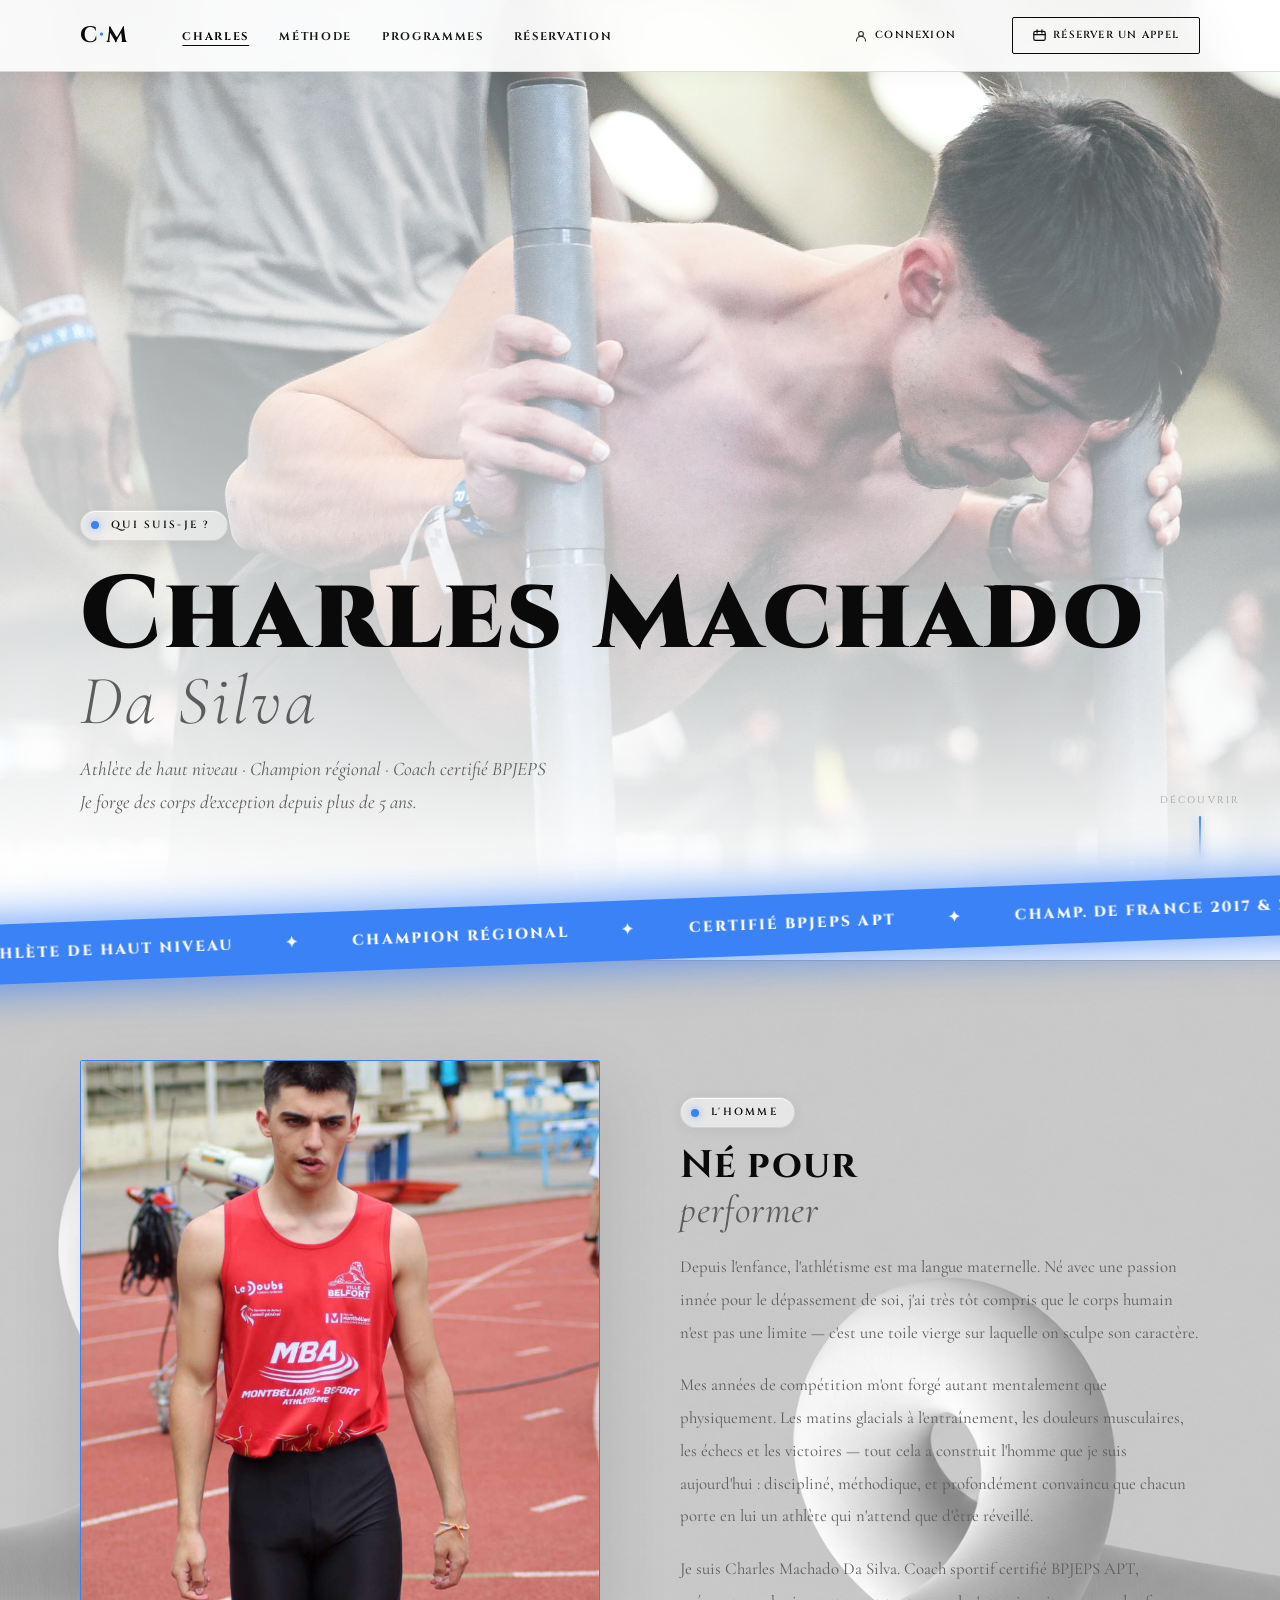
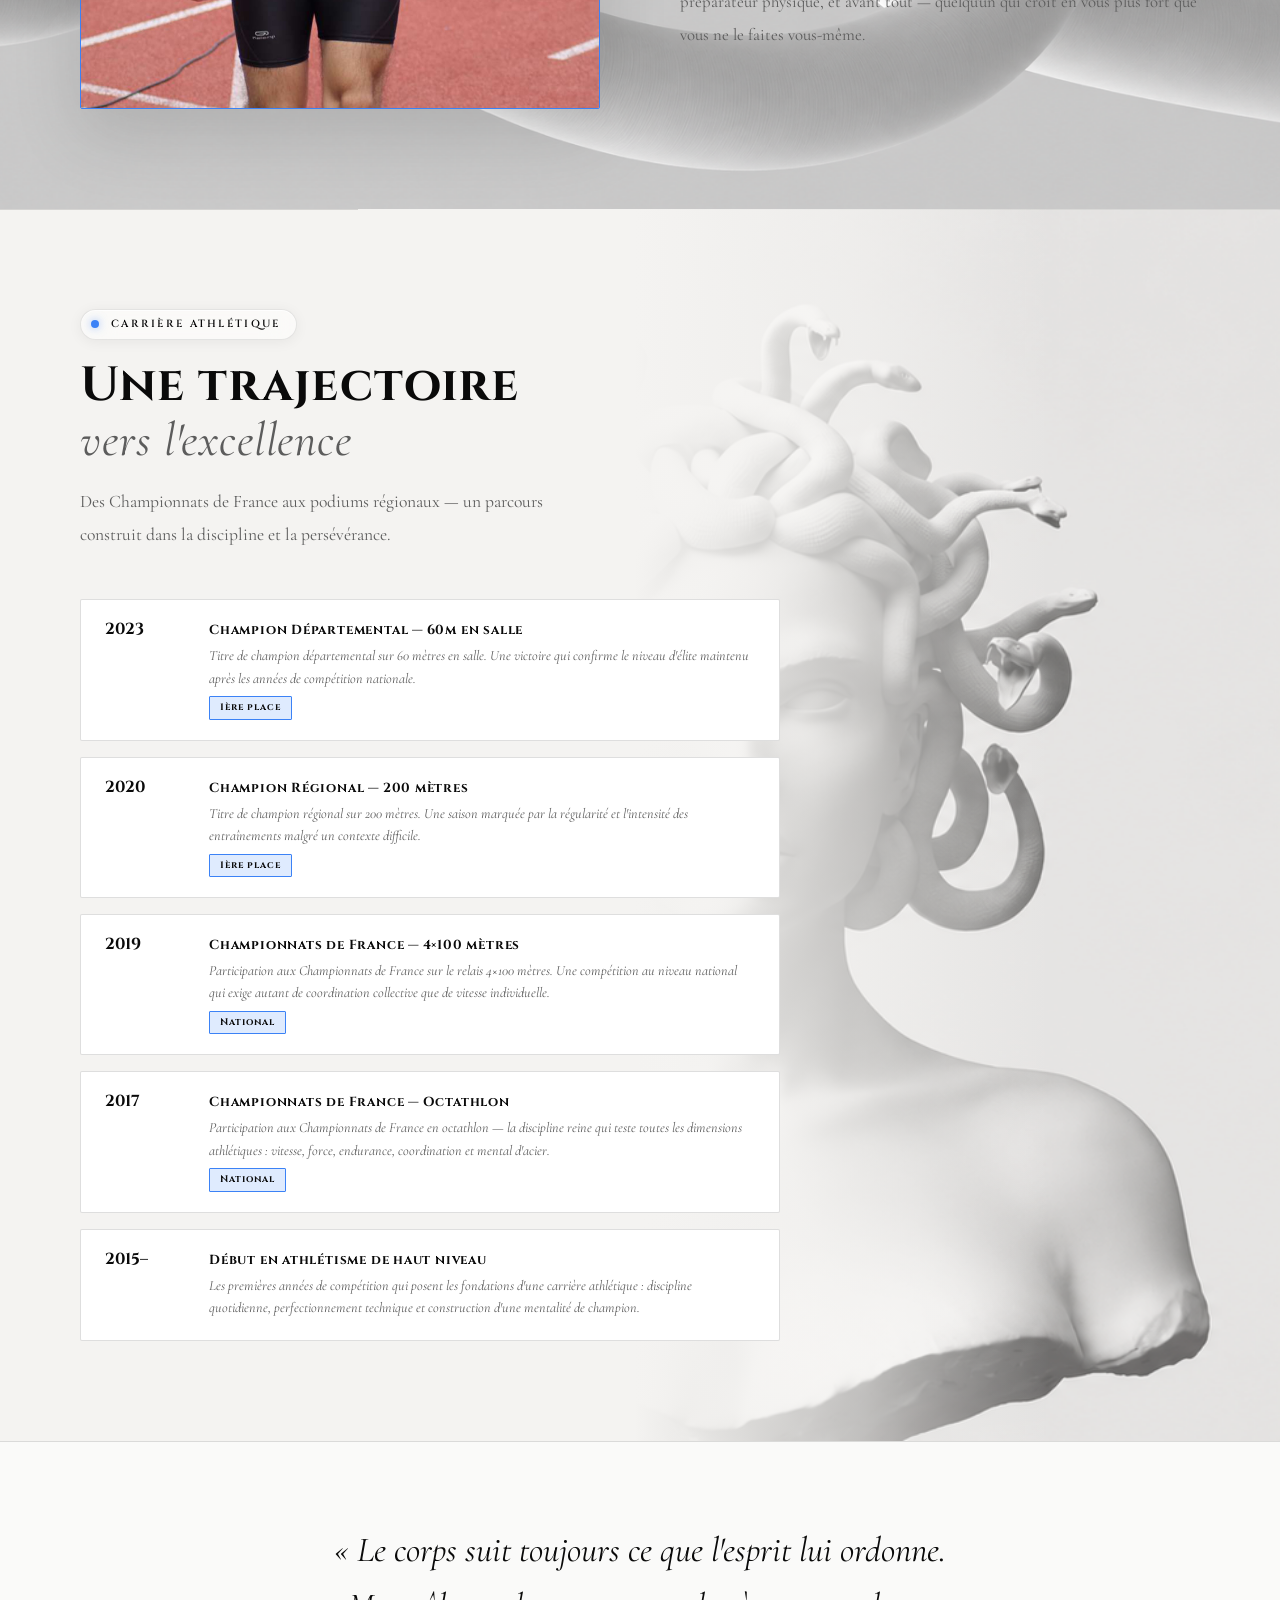
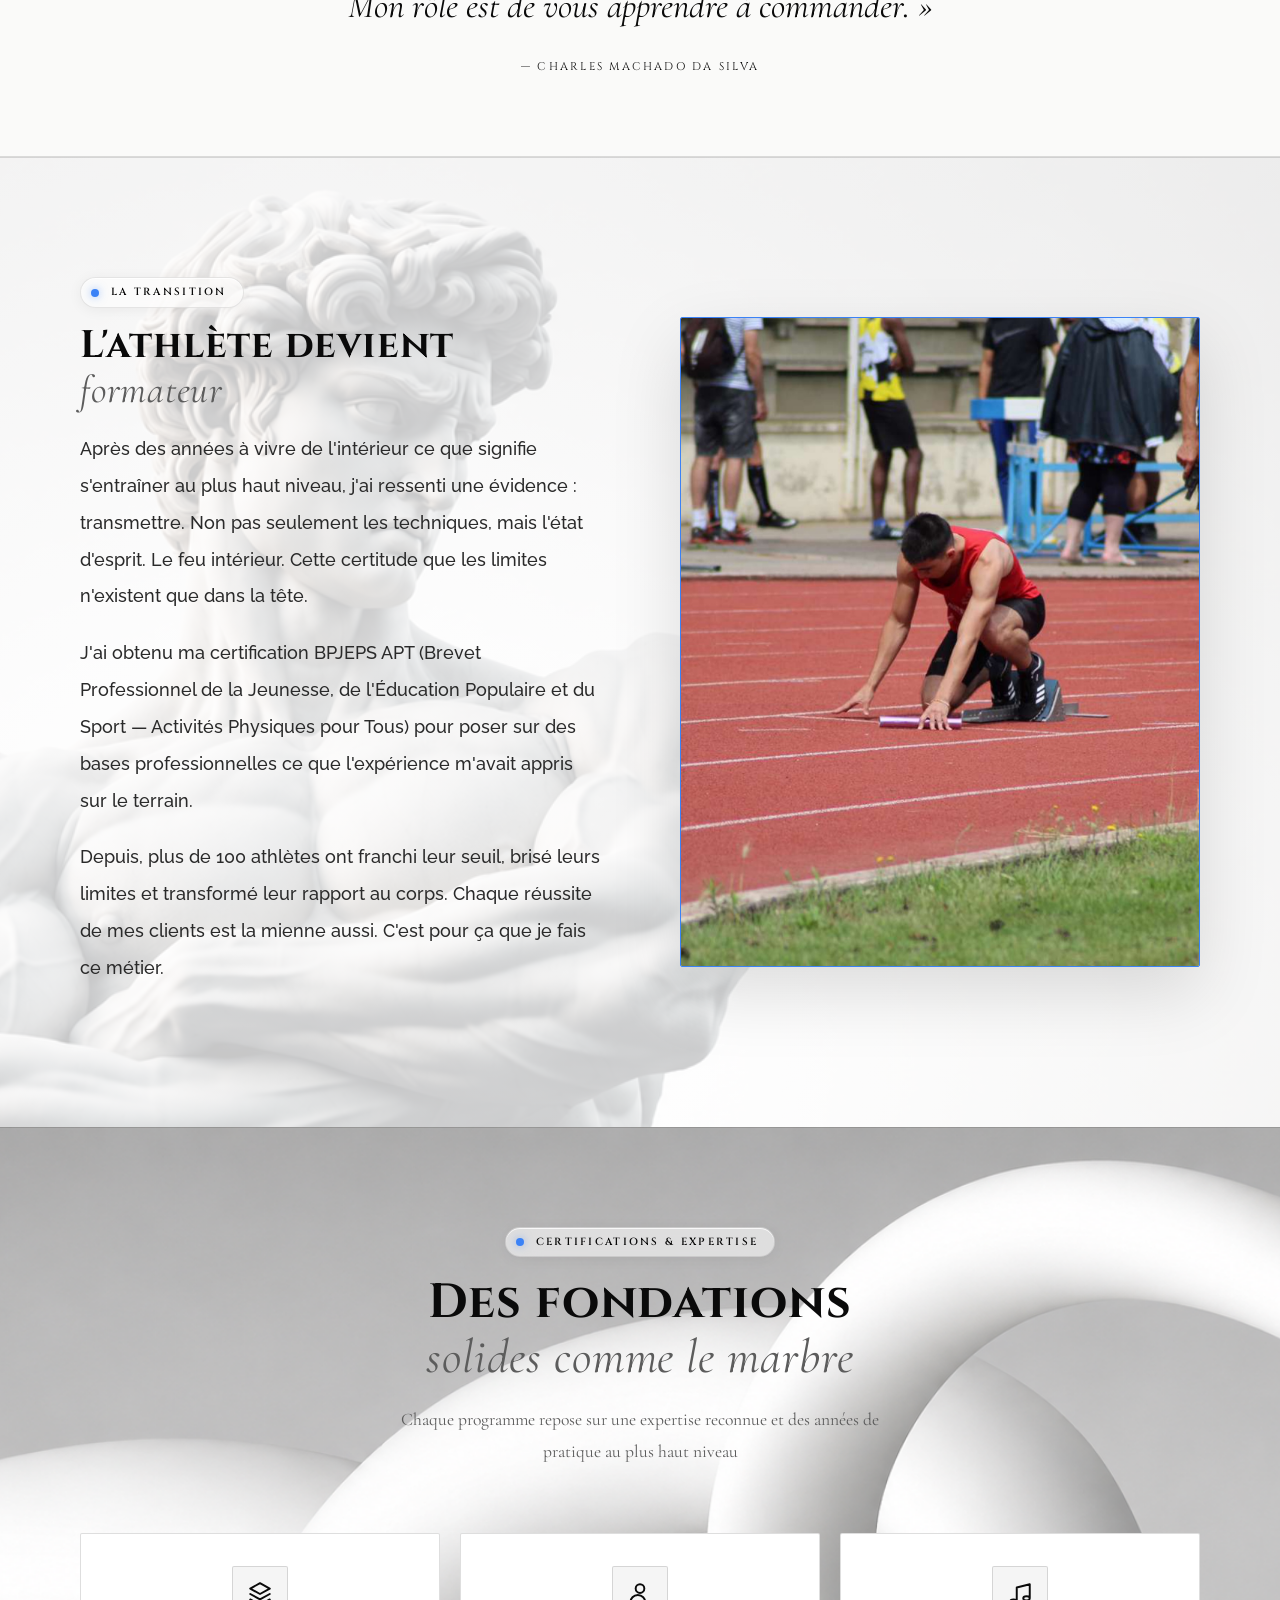
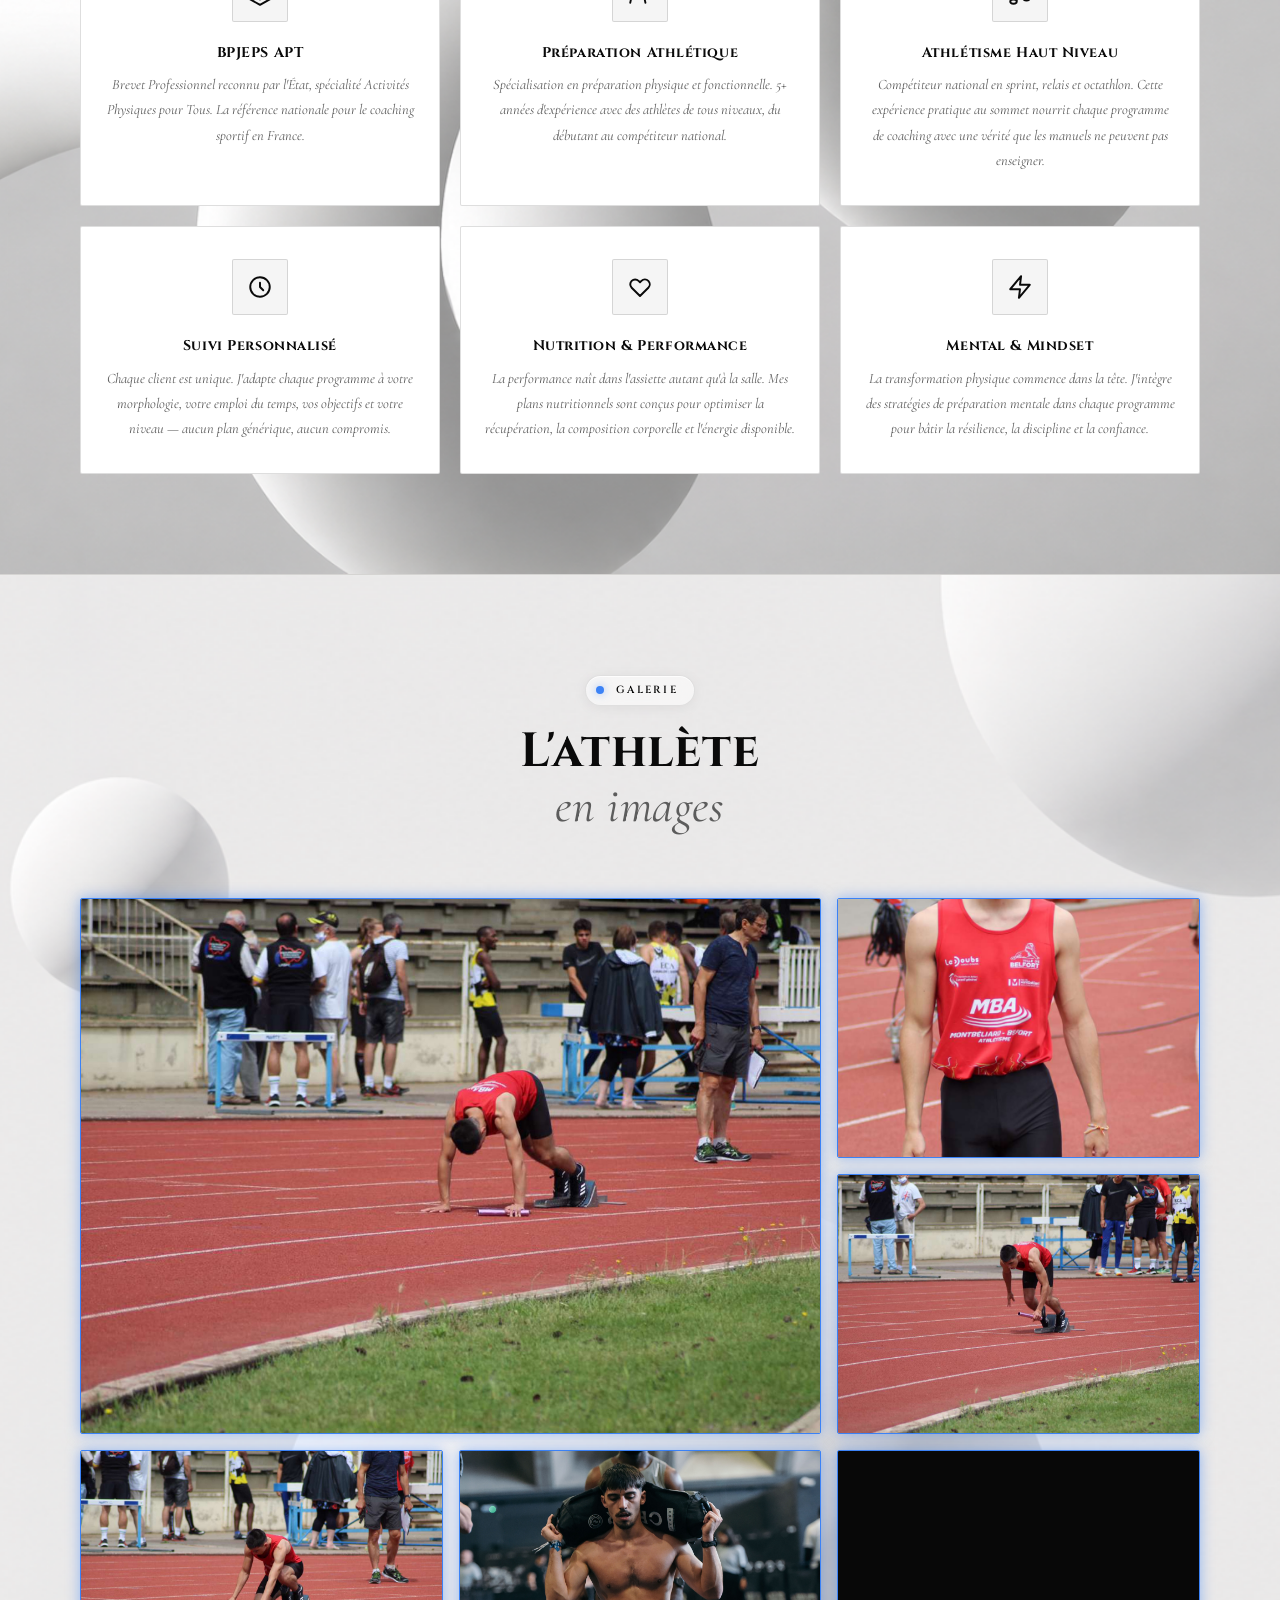
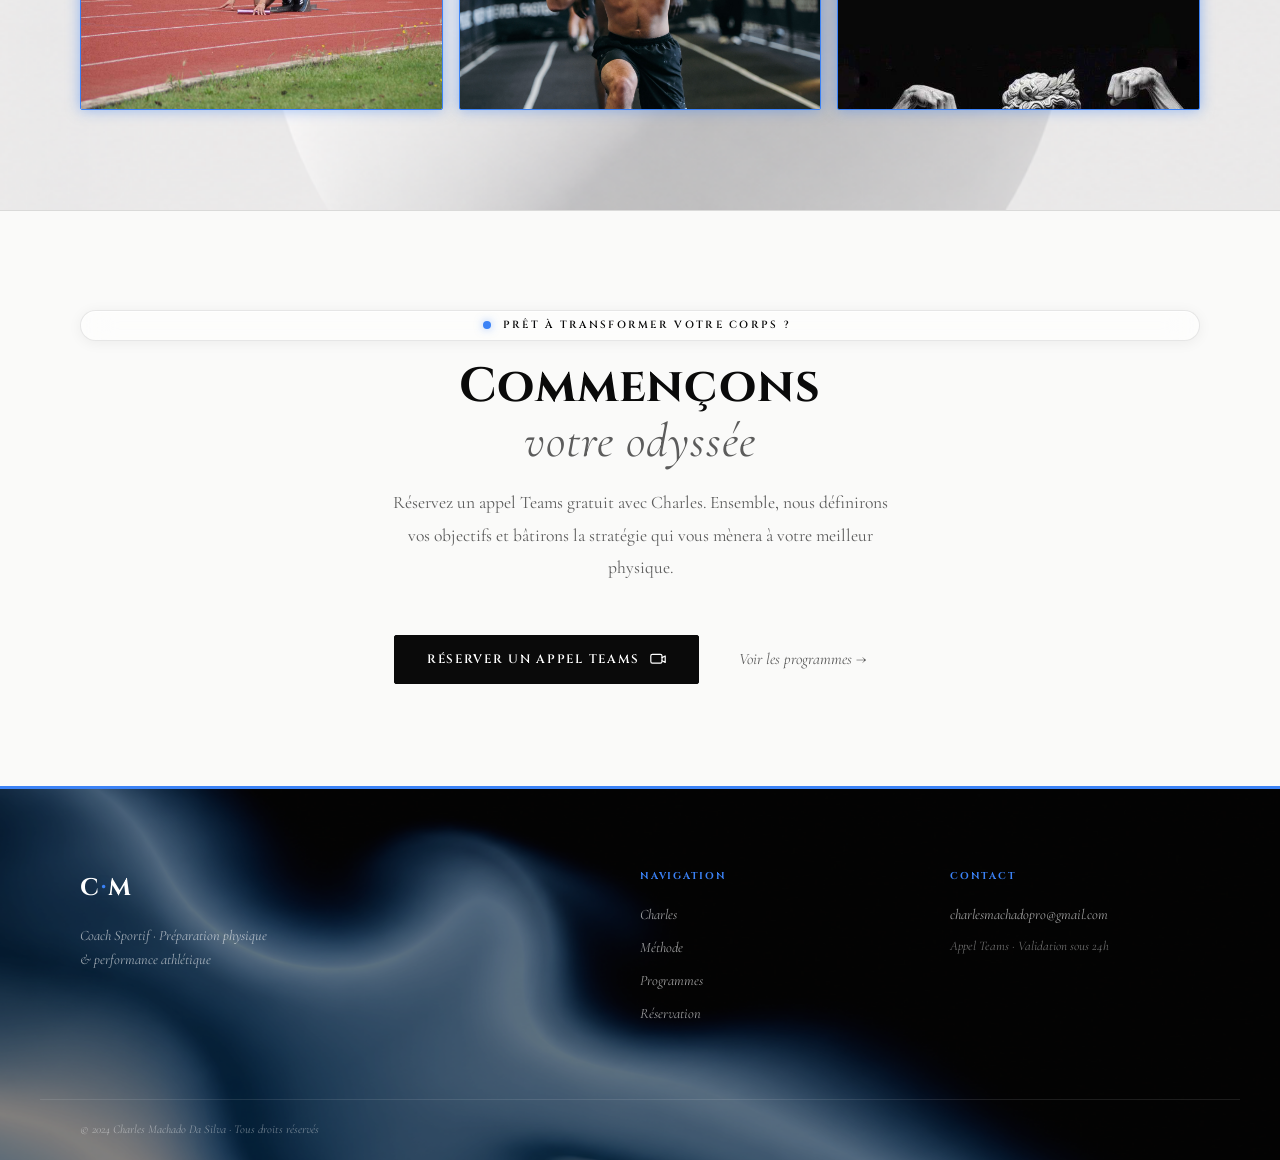
==== commit 11c69bfa: "modification dimanche" ====
--- a/about.html
+++ b/about.html
@@ -2,7 +2,12 @@
 <html lang="fr">
 <head>
   <meta charset="UTF-8"/>
-  <meta name="viewport" content="width=device-width, initial-scale=1.0"/>
+  <meta name="viewport" content="width=device-width, initial-scale=1.0, viewport-fit=cover"/>
+  <meta name="theme-color" content="#0A0A0A"/>
+  <meta name="apple-mobile-web-app-capable" content="yes"/>
+  <meta name="apple-mobile-web-app-status-bar-style" content="black-translucent"/>
+  <link rel="icon" type="image/png" href="imagehyrox/icone.png"/>
+  <link rel="apple-touch-icon" href="imagehyrox/icone.png"/>
   <title>Charles Machado — Qui suis-je ?</title>
   <meta name="description" content="Découvrez l'histoire de Charles Machado Da Silva : athlète de haut niveau, champion régional, coach certifié BPJEPS et formateur de corps d'exception."/>
 
@@ -342,7 +347,7 @@
   <!-- FOOTER -->
   <footer class="footer">
     <div class="footer-statue-bg">
-      <img src="imagehyrox/d7976a2268e4c8c1a2db21651fcb3b32.jpg" alt="" onerror="this.style.display='none'"/>
+      <img src="imagehyrox/blue2.png" alt="" onerror="this.style.display='none'"/>
       <div class="footer-overlay"></div>
     </div>
     <div class="footer-inner">
@@ -365,7 +370,6 @@
     </div>
     <div class="footer-bottom">
       <p>© 2024 Charles Machado Da Silva · Tous droits réservés</p>
-      <span class="footer-ornament">——— ✦ ———</span>
     </div>
   </footer>
 
--- a/style.css
+++ b/style.css
@@ -560,10 +560,22 @@
 /* ── ABOUT ── */
 .about {
   padding: 120px 0;
-  background: url('imagehyrox/white2.png') center / cover no-repeat var(--bg);
+  background: var(--bg);
   position: relative;
   z-index: 1;
-}
+  overflow: hidden;
+}
+.about::after {
+  content: '';
+  position: absolute;
+  inset: 0;
+  background: url('imagehyrox/white2.png') center / cover no-repeat;
+  transform: scale(1.06);
+  transition: transform 10s ease;
+  will-change: transform;
+  z-index: -1;
+}
+.about:hover::after { transform: scale(1); }
 .about::before {
   content: '';
   position: absolute;
@@ -593,21 +605,65 @@
   content: '';
   position: absolute;
   inset: 0;
-  border: 1.5px solid var(--neon);
-  border-radius: var(--radius);
-  z-index: 2;
+  border: 1.5px solid var(--ink);
+  border-radius: var(--radius);
+  z-index: 4;
   pointer-events: none;
-  box-shadow: 0 0 28px var(--neon-glow);
-  animation: neon-pulse 3.4s ease-in-out infinite;
 }
 .about-hyrox-img {
   width: 100%; height: 100%;
   object-fit: cover;
   object-position: center 15%;
   display: block;
-  transition: transform 0.9s var(--ease);
-}
-.about-photo-frame:hover .about-hyrox-img { transform: scale(1.04); }
+  transition: transform 3s ease-in-out, opacity 0.7s var(--ease);
+}
+.about-photo-frame:hover .about-hyrox-img { transform: scale(1.03); }
+
+/* ── CAROUSEL HYROX ── */
+.carousel-slide {
+  position: absolute;
+  inset: 0;
+  width: 100%; height: 100%;
+  object-fit: cover;
+  object-position: center 15%;
+  opacity: 0;
+  z-index: 1;
+}
+.carousel-slide.active { opacity: 1; z-index: 2; }
+.carousel-btn {
+  position: absolute;
+  top: 50%;
+  transform: translateY(-50%);
+  z-index: 5;
+  width: 38px; height: 38px;
+  display: flex; align-items: center; justify-content: center;
+  background: rgba(0,0,0,.6);
+  color: #fff;
+  border-radius: 50%;
+  cursor: pointer;
+  opacity: 0;
+  transition: opacity 0.6s var(--ease), background 0.3s;
+}
+.about-photo-frame:hover .carousel-btn { opacity: 1; }
+.carousel-prev { left: 12px; }
+.carousel-next { right: 12px; }
+.carousel-btn:hover { background: rgba(0,0,0,.9); }
+.carousel-dots {
+  position: absolute;
+  bottom: 14px;
+  left: 50%; transform: translateX(-50%);
+  display: flex; gap: 7px;
+  z-index: 5;
+}
+.carousel-dot {
+  width: 6px; height: 6px;
+  border-radius: 50%;
+  background: rgba(255,255,255,.45);
+  cursor: pointer;
+  transition: background 0.25s, transform 0.25s;
+  border: none;
+}
+.carousel-dot.active { background: #fff; transform: scale(1.4); }
 
 .about-photo-accent {
   position: absolute;
@@ -670,21 +726,106 @@
   flex-wrap: wrap;
 }
 
-.about-more-link {
-  display: inline-flex;
-  align-items: center;
-  gap: 7px;
-  font-family: 'Cinzel', serif;
-  font-size: 0.65rem;
+/* ── SWIPE SLIDER iOS ── */
+.swipe-slider {
+  position: relative;
+  width: 248px;
+  height: 52px;
+  border-radius: 999px;
+  background: rgba(255,255,255,0.55);
+  backdrop-filter: blur(18px) saturate(160%);
+  -webkit-backdrop-filter: blur(18px) saturate(160%);
+  border: 1px solid rgba(0,0,0,0.13);
+  box-shadow: 0 2px 18px rgba(0,0,0,0.07), inset 0 1px 0 rgba(255,255,255,0.8);
+  user-select: none;
+  touch-action: none;
+  overflow: hidden;
+  flex-shrink: 0;
+}
+.swipe-fill {
+  position: absolute;
+  inset: 0;
+  border-radius: 999px;
+  background: var(--ink);
+  transform-origin: left;
+  transform: scaleX(0);
+  opacity: 0.08;
+  transition: transform 0.05s linear;
+  pointer-events: none;
+}
+.swipe-thumb {
+  position: absolute;
+  left: 4px;
+  top: 50%;
+  transform: translateY(-50%);
+  width: 44px;
+  height: 44px;
+  border-radius: 50%;
+  background: var(--ink);
+  color: #fff;
+  display: flex;
+  align-items: center;
+  justify-content: center;
+  box-shadow: 0 2px 14px rgba(0,0,0,0.22);
+  cursor: grab;
+  z-index: 2;
+  will-change: transform;
+}
+.swipe-thumb:active { cursor: grabbing; }
+.swipe-label {
+  position: absolute;
+  inset: 0;
+  display: flex;
+  align-items: center;
+  justify-content: center;
+  padding-left: 52px;
+  font-family: 'Cinzel', serif;
+  font-size: 0.64rem;
   font-weight: 600;
   letter-spacing: 0.14em;
   text-transform: uppercase;
   color: var(--text-muted);
-  border-bottom: 1px solid var(--line);
-  padding-bottom: 2px;
-  transition: color 0.2s, border-color 0.2s;
-}
-.about-more-link:hover { color: var(--ink); border-color: var(--neon); }
+  pointer-events: none;
+  transition: opacity 0.2s;
+  z-index: 1;
+}
+
+/* ── VISUAL BREAK ── */
+.visual-break {
+  position: relative;
+  width: 100%;
+  height: 520px;
+  overflow: hidden;
+}
+.visual-break-img {
+  width: 100%;
+  height: 100%;
+  object-fit: cover;
+  object-position: center 25%;
+  transform: scale(1.06);
+  transition: transform 10s ease;
+  will-change: transform;
+}
+.visual-break:hover .visual-break-img {
+  transform: scale(1);
+}
+.visual-break-overlay {
+  position: absolute;
+  inset: 0;
+  background: linear-gradient(to bottom, rgba(10,10,10,.15) 0%, rgba(10,10,10,.55) 100%);
+  display: flex;
+  align-items: flex-end;
+  justify-content: center;
+  padding-bottom: 56px;
+}
+.visual-break-text {
+  font-family: 'Cinzel', serif;
+  font-size: clamp(1.1rem, 3vw, 2rem);
+  color: rgba(255,255,255,.88);
+  letter-spacing: 0.45em;
+  text-transform: uppercase;
+  text-shadow: 0 2px 40px rgba(0,0,0,.7);
+}
 
 /* ── GALLERY BAND ── */
 .gallery-band {
@@ -749,7 +890,6 @@
   will-change: transform;
   animation: marquee-scroll 30s linear infinite;
 }
-.marquee:hover .marquee-track { animation-play-state: paused; }
 .marquee-track span {
   font-family: 'Cinzel', serif;
   font-size: 0.92rem;
@@ -806,7 +946,7 @@
 
 /* ── MÉTHODE ── */
 .methode {
-  padding: 120px 0;
+  padding: 70px 0 120px;
   background: #0d0d0d;
   position: relative;
   overflow: hidden;
@@ -820,8 +960,8 @@
 }
 .methode-statue-bg {
   position: absolute;
-  right: 0; top: 0; bottom: 0;
-  width: 38%;
+  left: 0; right: 0; top: 0; bottom: 0;
+  width: 100%;
   z-index: 0;
 }
 .methode-statue-bg img {
@@ -830,11 +970,14 @@
   object-position: center top;
   filter: brightness(0.7);
   opacity: 1;
-}
+  transform: scale(1.18);
+  transition: transform 14s ease;
+  will-change: transform;
+}
+.methode:hover .methode-statue-bg img { transform: scale(1); }
 .methode-overlay {
   position: absolute;
   inset: 0;
-  background: linear-gradient(to right, #0d0d0d 30%, rgba(13,13,13,.15));
 }
 .methode .section-tag { color: rgba(255,255,255,.9); }
 .methode .section-tag::before { background: var(--neon); box-shadow: 0 0 9px var(--neon-glow); }
@@ -849,8 +992,8 @@
   z-index: 1;
 }
 .methode-card {
-  background: #1a1a1a;
-  border: 1px solid rgba(255,255,255,.08);
+  background: #fff;
+  border: 1px solid rgba(0,0,0,.08);
   border-radius: var(--radius);
   padding: 36px 28px;
   position: relative;
@@ -875,8 +1018,8 @@
   font-family: 'Cinzel', serif;
   font-size: 3rem;
   font-weight: 900;
-  color: var(--neon);
-  text-shadow: 0 0 18px var(--neon-glow);
+  color: #0a0a0a;
+  text-shadow: none;
   line-height: 1;
   margin-bottom: 16px;
   transition: color 0.4s, text-shadow 0.4s;
@@ -887,11 +1030,11 @@
   display: flex;
   align-items: center;
   justify-content: center;
-  border: 1px solid rgba(255,255,255,.15);
-  border-radius: var(--radius);
-  color: rgba(255,255,255,.8);
+  border: 1px solid #fff;
+  border-radius: var(--radius);
+  color: #0a0a0a;
   margin-bottom: 20px;
-  background: rgba(255,255,255,.04);
+  background: #fff;
   transition: transform 0.4s var(--ease);
 }
 .methode-card:hover .methode-icon-wrap { transform: translateY(-2px); }
@@ -899,20 +1042,35 @@
   font-family: 'Cinzel', serif;
   font-size: 0.88rem;
   font-weight: 700;
-  color: #ffffff;
+  color: #0a0a0a;
   letter-spacing: 0.06em;
   margin-bottom: 12px;
 }
-.methode-card p { font-family: 'Raleway', sans-serif; font-size: 0.95rem; color: rgba(255,255,255,.58); line-height: 1.85; font-weight: 400; font-style: normal; }
+.methode-card p { font-family: 'Raleway', sans-serif; font-size: 0.95rem; color: rgba(0,0,0,.6); line-height: 1.85; font-weight: 400; font-style: normal; }
 
 /* ── QUOTE ── */
 .quote-section {
   padding: 72px 40px;
-  background: var(--bg-deep);
   position: relative;
   z-index: 1;
   border-top: 1px solid var(--line);
   border-bottom: 1px solid var(--line);
+  overflow: hidden;
+}
+.quote-bg {
+  position: absolute;
+  inset: 0;
+  z-index: 0;
+}
+.quote-bg img {
+  width: 100%; height: 100%;
+  object-fit: cover;
+  object-position: center;
+  filter: brightness(1);
+}
+.quote-overlay {
+  position: absolute;
+  inset: 0;
 }
 .quote-inner {
   max-width: 820px;
@@ -920,6 +1078,8 @@
   display: flex;
   flex-direction: column;
   align-items: center;
+  position: relative;
+  z-index: 1;
   gap: 24px;
   text-align: center;
 }
@@ -1118,7 +1278,12 @@
   position: relative;
   z-index: 1;
 }
-.formations .section-tag { color: var(--neon); }
+.formations .section-tag {
+  color: var(--ink);
+  background: rgba(255,255,255,.92);
+  border-color: rgba(255,255,255,.4);
+  box-shadow: 0 2px 16px rgba(0,0,0,.18), inset 0 1px 0 rgba(255,255,255,1);
+}
 .formations .section-tag::before,
 .formations .section-tag::after { background: var(--neon); opacity: .9; }
 .formations .section-title { color: #fff; }
@@ -1276,6 +1441,9 @@
   color: #fff;
   border-color: rgba(255,255,255,.45);
 }
+.formation-card--featured .formation-head {
+  margin-top: 28px;
+}
 .formation-card--featured .formation-desc { color: rgba(255,255,255,.85); }
 .formation-card--featured .formation-list li { color: rgba(255,255,255,.92); }
 .formation-card--featured .formation-list li::before {
@@ -1302,10 +1470,22 @@
 /* ── RÉSERVATION ── */
 .reservation {
   padding: 120px 0;
-  background: url('imagehyrox/white.png') center / cover no-repeat var(--bg-alt);
+  background: var(--bg-alt);
   position: relative;
   z-index: 1;
-}
+  overflow: hidden;
+}
+.reservation::after {
+  content: '';
+  position: absolute;
+  inset: 0;
+  background: url('imagehyrox/white.png') center / cover no-repeat;
+  transform: scale(1.06);
+  transition: transform 10s ease;
+  will-change: transform;
+  z-index: -1;
+}
+.reservation:hover::after { transform: scale(1); }
 .reservation::before {
   content: '';
   position: absolute;
@@ -1741,21 +1921,21 @@
 }
 .footer-statue-bg {
   position: absolute;
-  right: 0; top: 0; bottom: 0;
-  width: 35%;
+  left: 0; right: 0; top: 0; bottom: 0;
+  width: 100%;
   z-index: 0;
 }
 .footer-statue-bg img {
   width: 100%; height: 100%;
   object-fit: cover;
   object-position: center top;
-  filter: grayscale(40%) brightness(0.5);
-  opacity: 0.28;
+  filter: brightness(0.75);
+  opacity: 1;
 }
 .footer-overlay {
   position: absolute;
   inset: 0;
-  background: linear-gradient(to right, #0A0A0A 42%, rgba(10,10,10,.55));
+  background: rgba(10,10,10,.35);
 }
 .footer-inner {
   max-width: 1200px;
@@ -2196,7 +2376,7 @@
   flex-wrap: wrap;
 }
 
-/* ── RESPONSIVE ── */
+/* ── RESPONSIVE — Tablettes / PC intermédiaire ── */
 @media (max-width: 1024px) {
   .hero-inner { grid-template-columns: 1fr; gap: 6px; padding: 54px 40px 30px; }
   .hero-left { text-align: center; }
@@ -2227,60 +2407,638 @@
   .about-gallery-item:first-child { grid-column: auto; grid-row: auto; }
 }
 
+
+/* ═══════════════════════════════════════════════════════════════
+   VERSION MOBILE · 100 % optimisée · ≤ 768 px
+   Fonds 9:16 · Typographie lisible · Bottom-sheets · Tactile
+   ═══════════════════════════════════════════════════════════════ */
 @media (max-width: 768px) {
-  :root { --nav-h: 64px; }
+
+  /* ── Variables mobiles ── */
+  :root { --nav-h: 60px; }
+
+  /* ── Safe-area (encoche iPhone) + no horizontal scroll ── */
+  html, body { overflow-x: hidden; }
+  body { padding-bottom: env(safe-area-inset-bottom); max-width: 100vw; }
+
+  /* ── Tap feedback ── */
+  .btn-primary, .btn-ghost, .formation-btn,
+  .btn-form-submit, .nav-cta, .cal-nav-btn,
+  .auth-tab, .booking-tab {
+    touch-action: manipulation;
+    -webkit-tap-highlight-color: transparent;
+  }
+  .btn-primary:active  { transform: scale(0.96) !important; }
+  .formation-btn:active,
+  .btn-form-submit:active { transform: scale(0.96) !important; }
+
+  /* ── Layout général ── */
+  .section-inner { padding: 0 20px; }
+
+  /* ─────────────────── NAVBAR ─────────────────── */
   .nav-links, .nav-cta, .nav-login { display: none; }
   .nav-hamburger { display: flex; }
-  .nav-inner { padding: 0 24px; gap: 16px; }
-  .section-inner { padding: 0 24px; }
-
-  .hero-inner { padding: 40px 24px 24px; }
-  .hero-stats { gap: 12px; }
-  .hero-stat-card { min-width: 0; flex: 1; padding: 14px 16px; }
-  .hero-stat-num { font-size: 1.7rem; }
+  .nav-inner { padding: 0 20px; gap: 12px; }
+
+  /* Menu plein-écran */
+  .mobile-menu {
+    position: fixed;
+    top: var(--nav-h);
+    left: 0; right: 0; bottom: 0;
+    padding: 28px 24px calc(40px + env(safe-area-inset-bottom));
+    gap: 4px;
+    background: rgba(255,255,255,.98);
+    backdrop-filter: blur(28px) saturate(160%);
+    -webkit-backdrop-filter: blur(28px) saturate(160%);
+    justify-content: flex-start;
+    overflow-y: auto;
+    overscroll-behavior: contain;
+    border-bottom: none;
+    box-shadow: none;
+    transform: none;
+    opacity: 0;
+    pointer-events: none;
+  }
+  .mobile-menu.open {
+    opacity: 1;
+    pointer-events: all;
+    animation: mob-menu-in 0.32s var(--ease);
+  }
+  @keyframes mob-menu-in {
+    from { opacity: 0; transform: translateY(-8px); }
+    to   { opacity: 1; transform: translateY(0); }
+  }
+  .mobile-menu a {
+    font-size: 0.82rem;
+    letter-spacing: 0.16em;
+    padding: 16px 20px;
+    border-radius: 8px;
+    text-align: left;
+    width: 100%;
+    color: var(--text-muted);
+    border-bottom: 1px solid var(--line-soft);
+  }
+  .mobile-menu a:last-of-type { border-bottom: none; }
+  .mobile-menu a:hover { color: var(--ink); background: var(--fill-soft); }
+  .mobile-menu .mobile-cta {
+    margin-top: 20px;
+    text-align: center;
+    border-radius: 8px;
+    padding: 18px 24px;
+    font-size: 0.76rem;
+    border-bottom: none;
+    letter-spacing: 0.14em;
+  }
+
+  /* ─────────────────── HERO MOBILE ─────────────────── */
+  /* Fond 9:16, contenu en bas de l'écran */
+  .hero {
+    align-items: flex-end;
+    min-height: 100vh;
+    min-height: 100svh;
+  }
+  .hero--dark {
+    background:
+      linear-gradient(
+        to bottom,
+        rgba(5,5,5,.20) 0%,
+        rgba(5,5,5,.16) 28%,
+        rgba(5,5,5,.70) 62%,
+        rgba(5,5,5,.97) 100%
+      ),
+      url('imagehyrox/mobile/mobile1.png') center top / cover no-repeat;
+  }
+  .hero-glow {
+    width: 120vw; height: 120vw;
+    top: -18%; right: -28%;
+    opacity: 0.24;
+    max-width: none; max-height: none;
+  }
+  .hero-ghost {
+    font-size: clamp(3rem, 26vw, 6.5rem);
+    top: 26%; left: 50%;
+    transform: translate(-50%, -50%);
+    opacity: 0.04;
+    line-height: 0.85;
+  }
+  .hero-inner {
+    grid-template-columns: 1fr;
+    padding: 16px 20px 52px;
+    text-align: center;
+    gap: 0;
+    align-items: flex-end;
+  }
+  .hero-right { display: none; }
+  .hero-left  { text-align: center; }
+
+  .hero-title {
+    font-size: clamp(3rem, 13.5vw, 5rem);
+    margin-bottom: 14px;
+    line-height: 0.92;
+  }
+  .title-em { font-size: 1em; }
+  .hero-subtitle {
+    font-size: 0.97rem;
+    max-width: 340px;
+    margin: 0 auto 26px;
+    color: rgba(255,255,255,.74);
+    line-height: 1.75;
+  }
+  .hero-actions {
+    flex-direction: column;
+    align-items: center;
+    gap: 10px;
+    width: 100%;
+    max-width: 380px;
+    margin: 0 auto;
+  }
+  .hero-actions .btn-primary {
+    width: 100%;
+    justify-content: center;
+    padding: 17px 24px;
+    font-size: 0.73rem;
+    letter-spacing: 0.16em;
+  }
+  .hero-actions .btn-ghost.inv {
+    width: 100%;
+    justify-content: center;
+    padding: 13px 20px;
+    color: rgba(255,255,255,.76);
+  }
+  .hero-stats {
+    justify-content: center;
+    gap: 10px;
+    margin-top: 22px;
+    flex-wrap: nowrap;
+    width: 100%;
+  }
+  .hero-stat-card {
+    flex: 1;
+    min-width: 0;
+    padding: 14px 10px;
+    text-align: center;
+    border-radius: 16px;
+    background: rgba(7,7,7,.88);
+    border-color: rgba(59,130,246,.35);
+  }
+  .hero-stat-num   { font-size: 1.6rem; }
+  .hero-stat-label { font-size: 0.7rem; margin-top: 5px; }
   .hero-scroll { display: none; }
 
-  .about { padding: 80px 0; }
-  .about-stats { gap: 18px; }
-  .about-stat-div { display: none; }
-
-  .gallery-band { height: 150px; }
-  .gallery-item { width: 140px; height: 150px; }
-
-  .methode { padding: 80px 0; }
-  .quote-section { padding: 56px 24px; }
-  .programme { padding: 80px 0; }
-  .formations { padding: 84px 0; }
-  .reservation { padding: 80px 0; }
-  .booking-wrapper { padding: 28px 20px; }
+  /* ─────────────────── BANDEAU MARQUEE ─────────────────── */
+  .marquee { width: 110%; margin-left: -5%; }
+  .marquee-track span { font-size: 0.76rem; padding: 0 16px; }
+  .marquee-star { font-size: 0.56rem; }
+
+  /* ─────────────────── ABOUT MOBILE ─────────────────── */
+  .about {
+    padding: 72px 0;
+    background:
+      linear-gradient(rgba(255,255,255,.93), rgba(255,255,255,.93)),
+      url('imagehyrox/mobile/mobile2.png') center / cover no-repeat var(--bg);
+  }
+  .about::before { display: none; }
+  .about-split { grid-template-columns: 1fr; gap: 36px; }
+  .about-photo-col { display: flex; justify-content: center; }
+  .about-photo-frame { max-width: 260px; width: 100%; aspect-ratio: 3/4; }
+  .about-copy-col { text-align: left; }
+  .about-para { font-size: 0.97rem; line-height: 1.8; }
+  .about-stats {
+    flex-wrap: nowrap;
+    justify-content: flex-start;
+    gap: 16px;
+    overflow-x: auto;
+    padding-bottom: 2px;
+    -webkit-overflow-scrolling: touch;
+    scrollbar-width: none;
+  }
+  .about-stats::-webkit-scrollbar { display: none; }
+  .about-stat { flex-shrink: 0; }
+  .about-stat-div { display: block; height: 28px; }
+  .about-cta { flex-direction: column; gap: 12px; }
+  .about-cta .btn-primary { width: 100%; justify-content: center; }
+
+  /* ─────────────────── MÉTHODE MOBILE ─────────────────── */
+  .methode { padding: 72px 0; }
+  .methode .section-header { margin-bottom: 40px; }
+  .methode-statue-bg { display: none; }
+  .methode-grid { grid-template-columns: 1fr; max-width: 100%; gap: 14px; }
+  .methode-card { padding: 26px 20px; }
+  .methode-roman { font-size: 2.4rem; }
+
+  /* ─────────────────── QUOTE MOBILE ─────────────────── */
+  .quote-section { padding: 52px 20px; }
+  .quote-ornament { font-size: 0.78rem; }
+  blockquote { font-size: clamp(1.05rem, 4.2vw, 1.3rem); }
+
+  /* ─────────────────── FORMATIONS MOBILE ─────────────────── */
+  .formations { padding: 72px 0; }
+  .formations .section-header { margin-bottom: 40px; }
+  .formations-grid { grid-template-columns: 1fr; max-width: 100%; gap: 14px; }
+  .formation-card { padding: 26px 20px; border-radius: 24px; }
+  .formation-card--featured { order: -1; }
+  .formation-name { font-size: 1.35rem; }
+  .formation-price { font-size: 1.75rem; }
+  .formation-badge { top: 16px; right: 16px; }
+
+  /* ─────────────────── RÉSERVATION MOBILE ─────────────────── */
+  .reservation { padding: 72px 0; background: #fafaf9; }
+  .booking-wrapper {
+    border-radius: 0;
+    border-left: none; border-right: none;
+    padding: 24px 16px;
+    box-shadow: none;
+    border-top: 1px solid var(--line);
+    border-bottom: 1px solid var(--line);
+    background: #fff;
+  }
+  .booking-layout { grid-template-columns: 1fr; gap: 32px; }
   .auth-tabs-wrap, .booking-tabs-wrap { width: 100%; }
-  .auth-tab, .booking-tab { flex: 1; justify-content: center; }
+  .auth-tab, .booking-tab {
+    flex: 1; justify-content: center;
+    padding: 12px 8px; font-size: 0.59rem;
+  }
+  .auth-form { max-width: 100%; }
   .form-row { grid-template-columns: 1fr; }
-  .time-slots { grid-template-columns: repeat(3, 1fr); }
-  .footer-inner { grid-template-columns: 1fr; gap: 32px; padding: 0 24px 48px; }
+  .time-slots { grid-template-columns: repeat(3, 1fr); gap: 6px; }
+  .time-slot { padding: 10px 4px; font-size: 0.64rem; }
+  .booking-user-bar { padding: 10px 14px; flex-wrap: wrap; }
+  .cal-weekdays span { font-size: 0.51rem; padding: 7px 2px; }
+  .cal-day { font-size: 0.67rem; }
+  .booking-success { padding: 28px 12px; }
+
+  /* ─────────────────── FOOTER MOBILE ─────────────────── */
+  .footer { padding-top: 60px; }
+  .footer-inner { grid-template-columns: 1fr; gap: 28px; padding: 0 20px 40px; }
   .footer-brand { grid-column: auto; }
-  .footer-bottom { padding: 20px 24px; flex-direction: column; text-align: center; }
-
-  .about-hero-content { padding: 0 24px 60px; }
-  .story-section, .career-section, .credentials-section, .about-gallery-section, .about-cta-section { padding: 72px 0; }
+  .footer-statue-bg { display: none; }
+  .footer-bottom {
+    padding: 16px 20px;
+    flex-direction: column; text-align: center; gap: 8px;
+  }
+  .footer-bottom p { font-size: 0.72rem; }
+  .footer-ornament { font-size: 0.7rem; }
+
+  /* ─────────────────── MODALS → Bottom-sheet ─────────────────── */
+  .modal { padding: 0; align-items: flex-end; background: rgba(0,0,0,.52); }
+  .modal-box {
+    padding: 12px 20px calc(44px + env(safe-area-inset-bottom));
+    max-width: 100%; width: 100%;
+    border-radius: 22px 22px 0 0;
+    max-height: 92svh;
+    overflow-y: auto;
+    overscroll-behavior: contain;
+    animation: modal-slide-up 0.42s var(--ease);
+  }
+  @keyframes modal-slide-up {
+    from { transform: translateY(100%); opacity: 0; }
+    to   { transform: translateY(0); opacity: 1; }
+  }
+  .modal-box::before {
+    content: '';
+    display: block;
+    width: 40px; height: 4px;
+    border-radius: 99px;
+    background: rgba(0,0,0,.16);
+    margin: 0 auto 22px;
+  }
+  .modal-close { top: 50px; right: 16px; }
+
+  /* ─────────────────── PAGE À PROPOS MOBILE ─────────────────── */
+  .about-hero {
+    align-items: flex-end;
+    min-height: 100vh;
+    min-height: 100svh;
+  }
+  .about-hero-bg img {
+    object-position: center 10%;
+  }
+  .about-hero-vignette {
+    background:
+      linear-gradient(to top, #fff 0%, rgba(255,255,255,.6) 45%, rgba(255,255,255,.18) 100%),
+      linear-gradient(to right, rgba(255,255,255,.62) 0%, transparent 80%);
+  }
+  .about-hero-content { padding: 0 20px 52px; }
+  .about-hero-name { font-size: clamp(2.5rem, 13vw, 5rem); line-height: 1.05; }
+  .about-hero-tagline { font-size: 0.95rem; max-width: 100%; }
+  .about-hero-scroll { display: none; }
+
+  .section-header { margin-bottom: 44px; }
+  .story-section,
+  .career-section,
+  .credentials-section,
+  .about-gallery-section,
+  .about-cta-section { padding: 64px 0; }
+  .story-grid { grid-template-columns: 1fr; gap: 40px; }
+  .story-grid.reverse { direction: ltr; }
+  .story-img-wrap::after { display: none; }
+  .credentials-grid { grid-template-columns: 1fr 1fr; gap: 12px; }
+  .credential-card { padding: 24px 16px; }
+  .about-gallery-grid { grid-template-columns: 1fr 1fr; grid-auto-rows: 180px; gap: 10px; }
+  .about-gallery-item:first-child { grid-column: auto; grid-row: auto; }
+  .timeline-item { grid-template-columns: 56px 1fr; gap: 14px; padding: 14px 16px; }
+  .timeline-year { font-size: 0.9rem; }
+  .cta-actions { flex-direction: column; align-items: center; gap: 12px; }
+  .cta-actions .btn-primary { width: 100%; max-width: 360px; justify-content: center; }
+}
+
+
+/* ── TRÈS PETITS MOBILES ≤ 480 px ── */
+@media (max-width: 480px) {
+  :root { --nav-h: 56px; }
+
+  .section-inner { padding: 0 16px; }
+
+  .hero-title { font-size: clamp(2.6rem, 13.5vw, 3.8rem); line-height: 0.9; }
+  .hero-subtitle { font-size: 0.9rem; max-width: 300px; }
+  .hero-inner { padding: 12px 16px 44px; }
+  .hero-stat-card { padding: 12px 8px; border-radius: 13px; }
+  .hero-stat-num { font-size: 1.45rem; }
+  .hero-stat-label { font-size: 0.63rem; }
+
+  .about-photo-frame { max-width: 220px; }
+  .about-stats { gap: 12px; }
+
+  .methode-card { padding: 22px 16px; }
+  .methode-roman { font-size: 2.1rem; }
+
+  blockquote { font-size: 0.98rem; }
+  .quote-ornament { font-size: 0.72rem; }
+
+  .formation-card { border-radius: 18px; padding: 22px 16px; }
+  .formation-name { font-size: 1.18rem; }
+  .formation-price { font-size: 1.6rem; }
+
+  .booking-wrapper { padding: 20px 14px; }
+  .time-slots { grid-template-columns: repeat(2, 1fr); }
+  .cal-weekdays span { padding: 6px 1px; }
+
+  .modal-box { padding: 10px 16px calc(38px + env(safe-area-inset-bottom)); border-radius: 20px 20px 0 0; }
+  .modal-box::before { margin-bottom: 18px; }
+
   .credentials-grid { grid-template-columns: 1fr; }
   .about-gallery-grid { grid-template-columns: 1fr; grid-auto-rows: 220px; }
-  .timeline-item { grid-template-columns: 60px 1fr; gap: 16px; }
-  .cta-actions { flex-direction: column; align-items: center; }
-}
-
-@media (max-width: 480px) {
-  .hero-title { font-size: 2.8rem; }
-  .hero-actions { flex-direction: column; align-items: center; }
-  .hero-actions .btn-primary, .hero-actions .btn-ghost { width: 100%; justify-content: center; }
-  .time-slots { grid-template-columns: repeat(2, 1fr); }
-  .booking-wrapper { padding: 20px 16px; }
-  .about-photo-frame { max-width: 100%; aspect-ratio: 4/5; }
-  .about-cta { flex-direction: column; align-items: flex-start; gap: 16px; }
-  .modal-box { padding: 32px 24px; }
-  .programme-price-card { padding: 28px 20px; }
-}
-
+
+  .footer-inner { padding: 0 16px 36px; }
+  .footer-bottom { padding: 14px 16px; }
+}
+
+
+/* ══════════════════════════════════════════════════
+   iOS 26 — LIQUID GLASS · MOUVEMENT · PROFONDEUR
+   ══════════════════════════════════════════════════ */
+
+/* ── PANEL TRANSITION ── */
+.panel-in { animation: panel-in 0.9s cubic-bezier(0.34,1.56,0.64,1) both; }
+@keyframes panel-in {
+  0%   { opacity:0; transform:scale(0.88) translateY(52px); filter:blur(18px); }
+  60%  { filter:blur(0); }
+  100% { opacity:1; transform:scale(1) translateY(0); filter:blur(0); }
+}
+
+/* ── BOOKING WRAPPER — liquid glass ── */
+.booking-wrapper {
+  background: rgba(255,255,255,0.72) !important;
+  backdrop-filter: blur(40px) saturate(200%) brightness(1.06) !important;
+  -webkit-backdrop-filter: blur(40px) saturate(200%) brightness(1.06) !important;
+  border: 1px solid rgba(255,255,255,0.85) !important;
+  box-shadow: 0 32px 80px rgba(0,0,0,0.12),
+              0 8px 24px rgba(0,0,0,0.07),
+              inset 0 1.5px 0 rgba(255,255,255,1) !important;
+  border-radius: 28px !important;
+}
+
+/* ── SCROLL PROGRESS ── */
+.scroll-progress {
+  position: fixed;
+  top: 0; left: 0;
+  height: 3px;
+  width: 0%;
+  background: linear-gradient(90deg, var(--neon), #a78bfa, var(--neon));
+  background-size: 200% 100%;
+  z-index: 9999;
+  pointer-events: none;
+  transition: width 0.1s linear;
+  animation: gradient-shift 3s linear infinite;
+}
+@keyframes gradient-shift {
+  0%   { background-position: 0% 0%; }
+  100% { background-position: 200% 0%; }
+}
+
+/* ── CURSOR GLOW ── */
+.cursor-glow {
+  position: fixed;
+  width: 520px; height: 520px;
+  border-radius: 50%;
+  background: radial-gradient(circle, rgba(59,130,246,.07) 0%, transparent 68%);
+  pointer-events: none;
+  z-index: 9998;
+  transform: translate(-50%, -50%);
+  top: -999px; left: -999px;
+  transition: opacity 0.4s;
+  will-change: left, top;
+}
+
+/* ── ORBES AMBIANTS ── */
+.orb {
+  position: absolute;
+  border-radius: 50%;
+  pointer-events: none;
+  filter: blur(72px);
+  will-change: transform;
+  z-index: 0;
+}
+.orb--hero-1 {
+  width: 640px; height: 640px;
+  background: radial-gradient(circle, rgba(59,130,246,.18) 0%, transparent 68%);
+  top: -200px; right: -150px;
+  animation: orb-drift 14s ease-in-out infinite;
+}
+.orb--hero-2 {
+  width: 380px; height: 380px;
+  background: radial-gradient(circle, rgba(120,80,255,.12) 0%, transparent 68%);
+  bottom: 80px; left: 5%;
+  animation: orb-drift 19s ease-in-out infinite reverse;
+}
+.orb--hero-3 {
+  width: 240px; height: 240px;
+  background: radial-gradient(circle, rgba(59,130,246,.1) 0%, transparent 68%);
+  top: 40%; left: 42%;
+  animation: orb-drift 11s ease-in-out infinite 3s;
+}
+.orb--about-1 {
+  width: 460px; height: 460px;
+  background: radial-gradient(circle, rgba(59,130,246,.06) 0%, transparent 68%);
+  top: -80px; right: -180px;
+  animation: orb-drift 22s ease-in-out infinite;
+}
+.orb--about-2 {
+  width: 280px; height: 280px;
+  background: radial-gradient(circle, rgba(0,0,0,.035) 0%, transparent 68%);
+  bottom: 60px; left: 0;
+  animation: orb-drift 17s ease-in-out infinite reverse 5s;
+}
+@keyframes orb-drift {
+  0%,100% { transform: translate(0,   0)   scale(1); }
+  25%      { transform: translate(-35px, 45px)  scale(1.07); }
+  50%      { transform: translate(25px,  65px)  scale(0.94); }
+  75%      { transform: translate(55px, -25px)  scale(1.04); }
+}
+
+/* ── HALTÈRE FLOTTANT ── */
+.halter-wrap {
+  position: absolute;
+  width: 210px;
+  height: auto;
+  bottom: 22%;
+  right: -160px;
+  z-index: 3;
+  pointer-events: none;
+  will-change: transform;
+}
+.halter-float {
+  width: 100%;
+  height: auto;
+  object-fit: contain;
+  pointer-events: none;
+  filter: drop-shadow(0 28px 52px rgba(0,0,0,.65))
+          drop-shadow(0 0 40px rgba(59,130,246,.18));
+  animation: halter-levitate 5.5s ease-in-out infinite;
+  will-change: transform;
+}
+@keyframes halter-levitate {
+  0%,100% { transform: translateY(0)   rotate(-14deg); }
+  50%      { transform: translateY(-24px) rotate(-9deg); }
+}
+
+/* ── LIQUID GLASS — HERO STAT CARDS ── */
+.hero-stat-card {
+  background: rgba(255,255,255,.07) !important;
+  backdrop-filter: blur(36px) saturate(220%) brightness(1.1) !important;
+  -webkit-backdrop-filter: blur(36px) saturate(220%) brightness(1.1) !important;
+  border: 1px solid rgba(255,255,255,.22) !important;
+  box-shadow: 0 8px 32px rgba(0,0,0,.28),
+              inset 0 1.5px 0 rgba(255,255,255,.35),
+              inset 0 -1px 0 rgba(0,0,0,.1) !important;
+  transition: transform 0.5s cubic-bezier(0.34,1.56,0.64,1),
+              box-shadow 0.4s ease !important;
+  border-radius: 20px !important;
+}
+.hero-stat-card:hover {
+  transform: translateY(-6px) scale(1.03) !important;
+  box-shadow: 0 20px 56px rgba(0,0,0,.4),
+              0 0 0 1px rgba(59,130,246,.35),
+              inset 0 1.5px 0 rgba(255,255,255,.4) !important;
+}
+
+/* ── LIQUID GLASS — SECTION TAG ── */
+.section-tag {
+  background: rgba(255,255,255,.55);
+  backdrop-filter: blur(16px) saturate(180%);
+  -webkit-backdrop-filter: blur(16px) saturate(180%);
+  padding: 6px 16px 6px 10px;
+  border-radius: 999px;
+  border: 1px solid rgba(0,0,0,.09);
+  box-shadow: 0 2px 14px rgba(0,0,0,.06),
+              inset 0 1px 0 rgba(255,255,255,.8);
+  transition: transform 0.4s cubic-bezier(0.34,1.56,0.64,1),
+              box-shadow 0.3s ease;
+}
+.section-tag:hover { transform: scale(1.04); }
+.methode .section-tag {
+  background: rgba(255,255,255,.1);
+  border-color: rgba(255,255,255,.18);
+  box-shadow: inset 0 1px 0 rgba(255,255,255,.25);
+}
+
+/* ── LIQUID GLASS — MÉTHODE CARDS ── */
+.methode-card {
+  background: rgba(255,255,255,.88) !important;
+  backdrop-filter: blur(28px) saturate(200%) !important;
+  -webkit-backdrop-filter: blur(28px) saturate(200%) !important;
+  border: 1px solid rgba(255,255,255,.95) !important;
+  box-shadow: 0 8px 32px rgba(0,0,0,.22),
+              inset 0 1px 0 rgba(255,255,255,1) !important;
+  transition: transform 0.12s ease, box-shadow 0.35s ease,
+              border-color 0.3s !important;
+  will-change: transform;
+}
+
+/* ── HALTÈRE FORMATIONS ── */
+.formations-halter {
+  position: absolute;
+  left: -30px;
+  bottom: 80px;
+  width: 360px;
+  height: auto;
+  object-fit: contain;
+  pointer-events: none;
+  opacity: 0.85;
+  transform: rotate(-18deg);
+  animation: halter-levitate 7s ease-in-out infinite 1s;
+  z-index: 1;
+}
+
+/* ── LIQUID GLASS — FORMATION CARDS ── */
+.formation-card {
+  backdrop-filter: blur(20px) saturate(160%) !important;
+  -webkit-backdrop-filter: blur(20px) saturate(160%) !important;
+  box-shadow: 0 8px 40px rgba(0,0,0,.35),
+              inset 0 1px 0 rgba(255,255,255,.12) !important;
+  transition: transform 0.12s ease, box-shadow 0.4s ease,
+              border-color 0.4s !important;
+  will-change: transform;
+}
+.formation-card--featured {
+  box-shadow: 0 12px 50px rgba(59,130,246,.35),
+              inset 0 1px 0 rgba(255,255,255,.3) !important;
+}
+
+/* ── SPRING REVEAL ── */
+.reveal {
+  transition: opacity 1s cubic-bezier(0.34,1.56,0.64,1),
+              transform 1s cubic-bezier(0.34,1.56,0.64,1) !important;
+}
+.reveal { transform: translateY(36px) scale(0.97) !important; }
+.reveal.visible { transform: translateY(0) scale(1) !important; }
+
+/* ── BOUTON PRIMAIRE — effet ripple prêt ── */
+.btn-primary {
+  transition: background 0.35s, color 0.35s, box-shadow 0.35s,
+              transform 0.18s cubic-bezier(0.34,1.56,0.64,1) !important;
+  overflow: hidden !important;
+}
+.ripple-wave {
+  position: absolute;
+  border-radius: 50%;
+  background: rgba(255,255,255,.35);
+  transform: scale(0);
+  animation: ripple-expand 0.55s ease-out forwards;
+  pointer-events: none;
+}
+@keyframes ripple-expand {
+  to { transform: scale(4); opacity: 0; }
+}
+
+/* ── PARALLAX HERO PHOTO ── */
+.hero-photo { will-change: transform; }
+
+/* ── SWIPE SLIDER — lueur subtile au remplissage ── */
+.swipe-slider::before {
+  content: '';
+  position: absolute;
+  inset: 0;
+  border-radius: 999px;
+  background: linear-gradient(135deg, rgba(255,255,255,.6) 0%, rgba(255,255,255,.1) 100%);
+  pointer-events: none;
+  z-index: 3;
+}
+
+/* ── VISUAL-BREAK — parallax container ── */
+.visual-break { overflow: hidden; }
+
+/* ── REDUCED MOTION ── */
 @media (prefers-reduced-motion: reduce) {
   .reveal { opacity: 1; transform: none; transition: none; animation: none; }
   .gallery-track, .marquee-track { animation: none; }
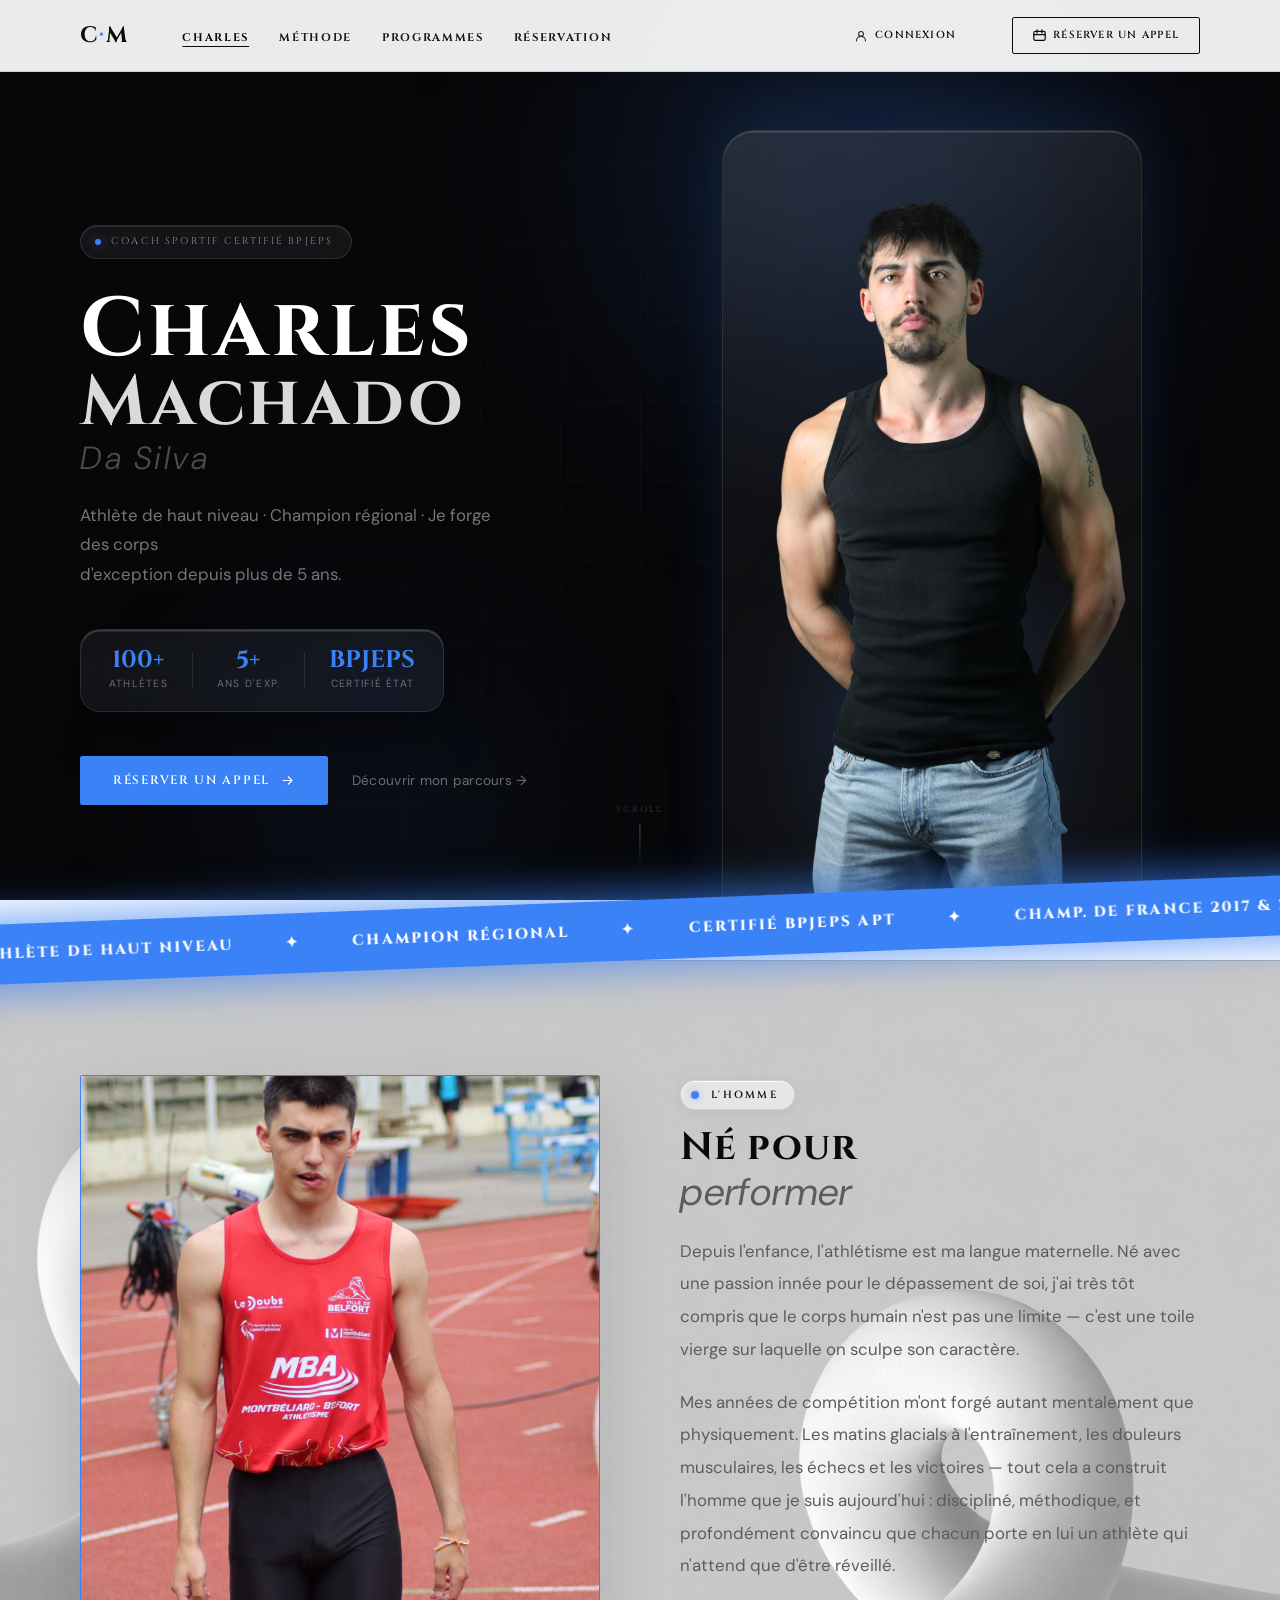
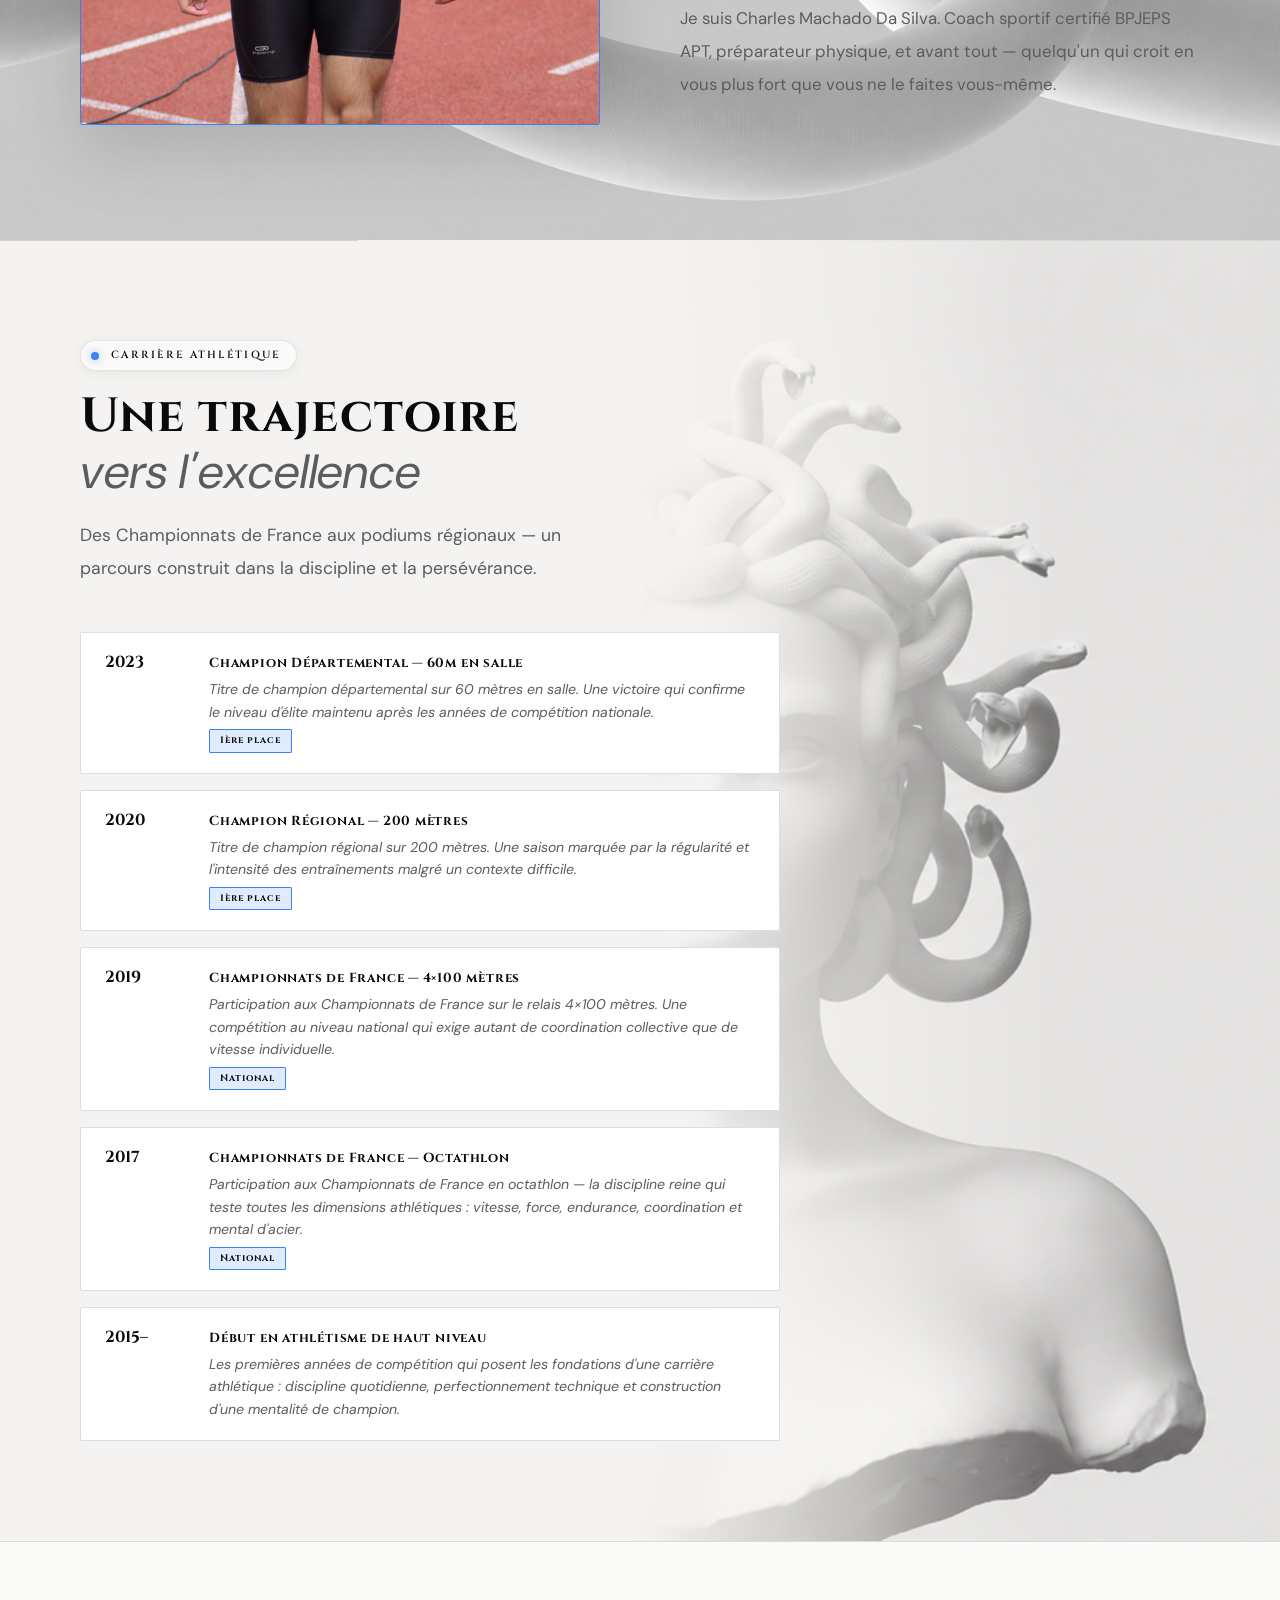
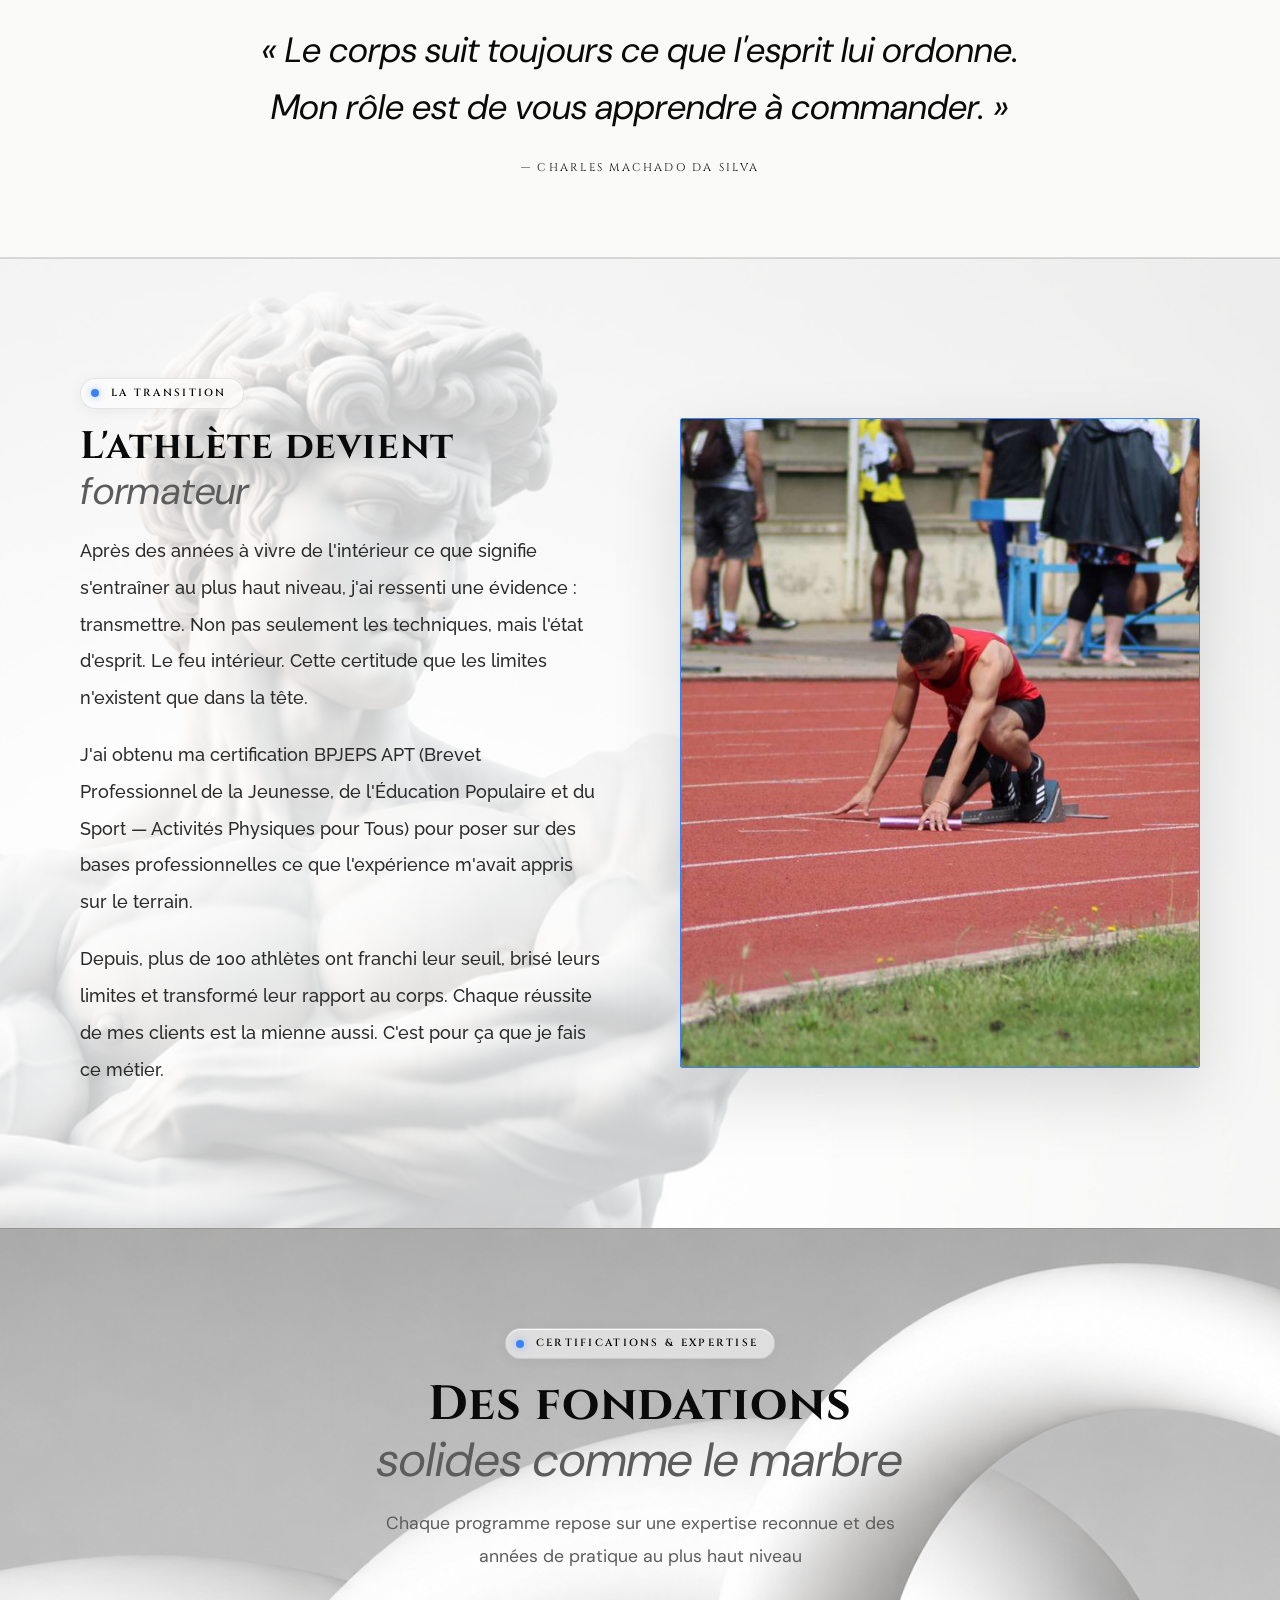
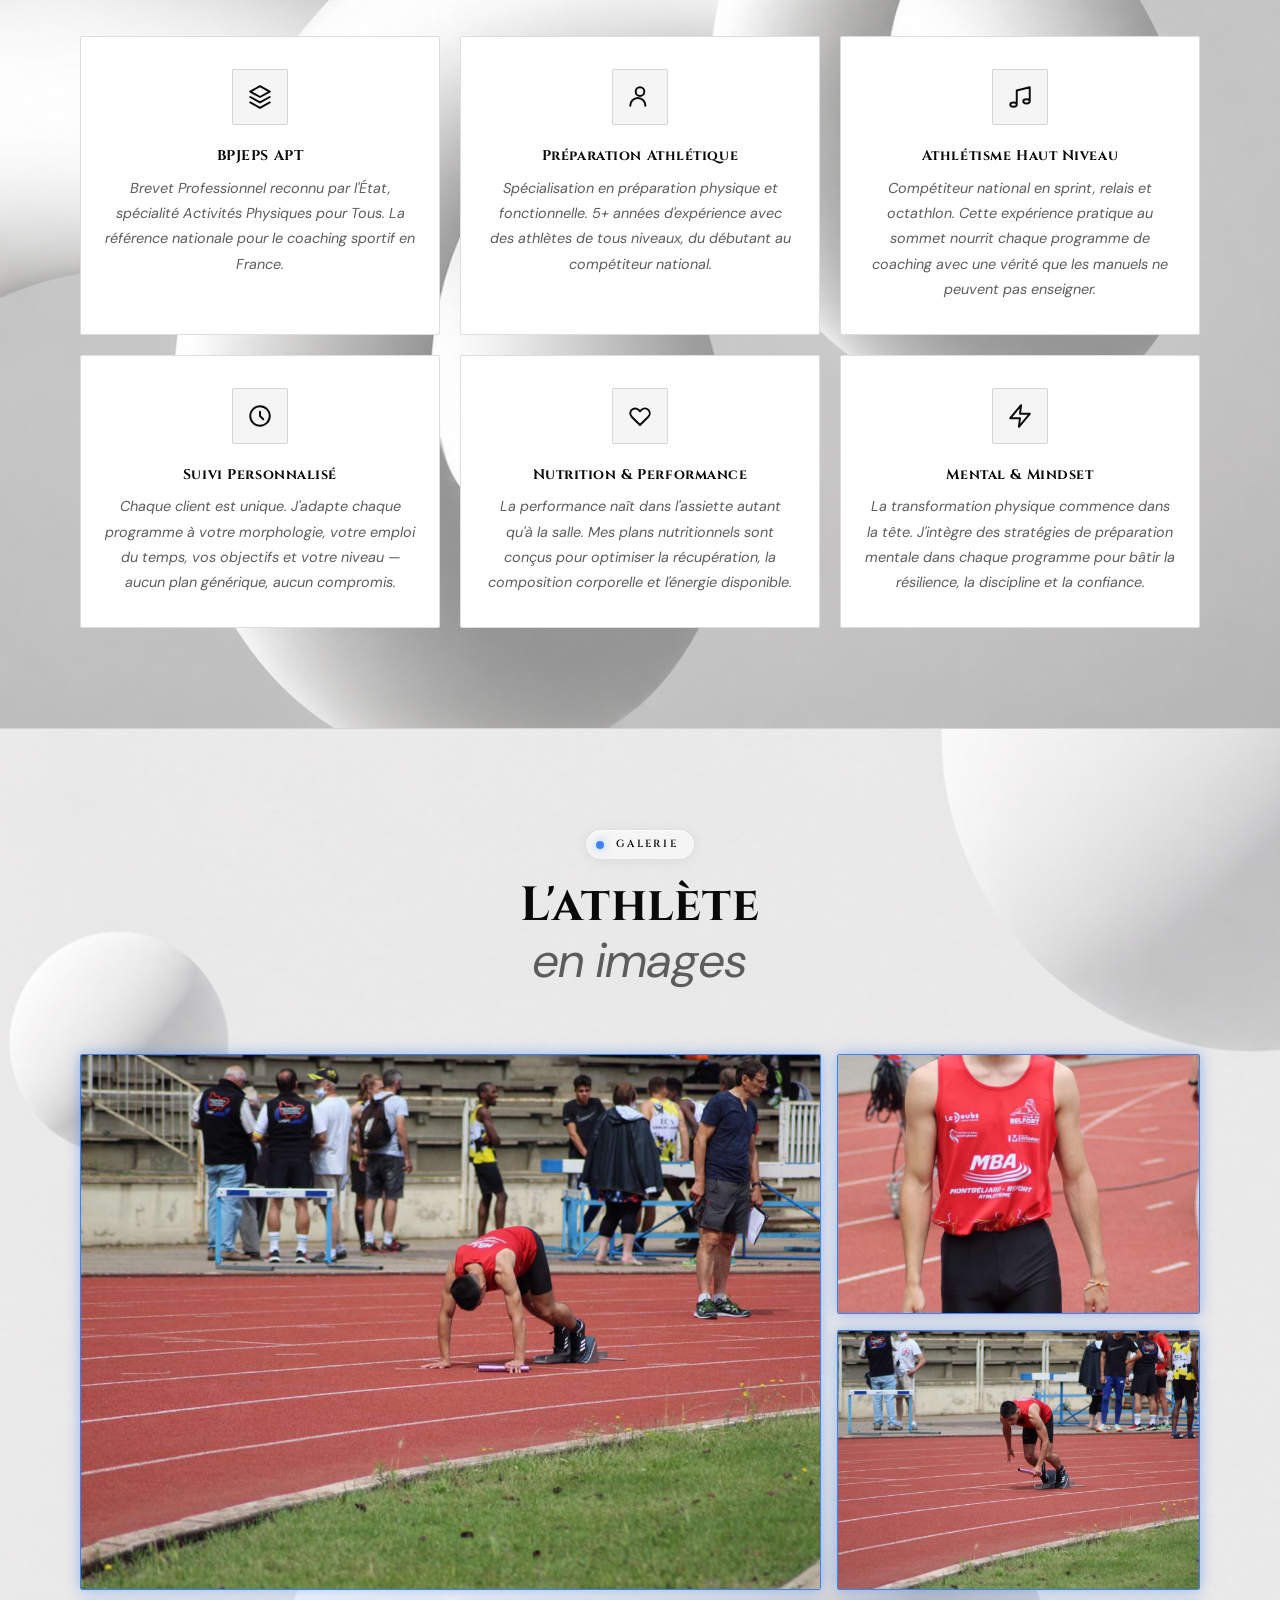
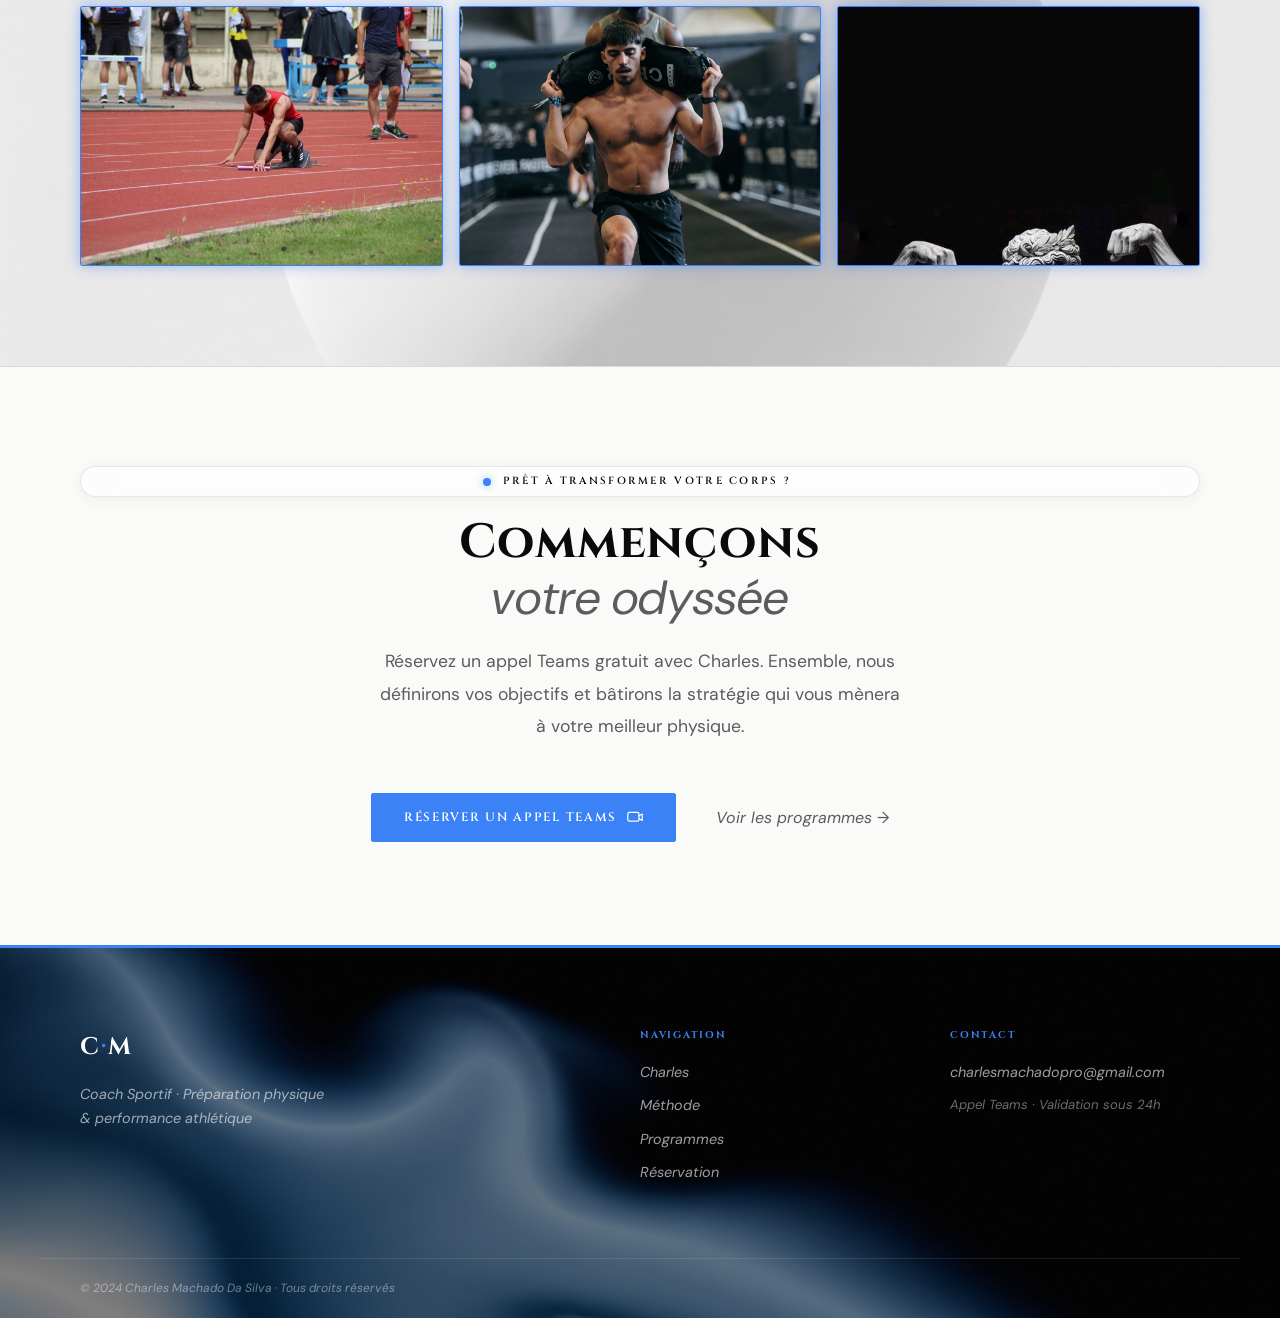
==== commit 2cc5b0c9: "modification" ====
--- a/about.html
+++ b/about.html
@@ -13,7 +13,7 @@
 
   <link rel="preconnect" href="https://fonts.googleapis.com"/>
   <link rel="preconnect" href="https://fonts.gstatic.com" crossorigin/>
-  <link href="https://fonts.googleapis.com/css2?family=Cinzel:wght@400;600;700;900&family=Cormorant+Garamond:ital,wght@0,300;0,400;0,600;1,300;1,400;1,600&family=Raleway:wght@300;400;500;600&display=swap" rel="stylesheet"/>
+  <link href="https://fonts.googleapis.com/css2?family=Cinzel:wght@400;600;700;900&family=DM+Sans:ital,opsz,wght@0,9..40,300;0,9..40,400;0,9..40,500;1,9..40,300;1,9..40,400&family=Raleway:wght@300;400;500;600&display=swap" rel="stylesheet"/>
 
   <link rel="stylesheet" href="style.css"/>
 </head>
@@ -53,27 +53,83 @@
     </div>
   </nav>
 
-  <!-- HERO DE LA PAGE ABOUT -->
-  <section class="about-hero">
-    <div class="about-hero-bg">
-      <img src="imagehyrox/IMG_1162.jpeg" alt="Charles Machado" onerror="this.style.display='none'"/>
-      <div class="about-hero-vignette"></div>
-    </div>
-    <div class="about-hero-content">
-      <span class="section-tag">Qui suis-je ?</span>
-      <h1 class="about-hero-name">
-        Charles Machado
-        <em>Da Silva</em>
-      </h1>
-      <p class="about-hero-tagline">
-        Athlète de haut niveau · Champion régional · Coach certifié BPJEPS<br/>
-        Je forge des corps d'exception depuis plus de 5 ans.
-      </p>
-    </div>
-    <div class="about-hero-scroll">
-      <span class="scroll-label">Découvrir</span>
-      <div class="scroll-line"></div>
-    </div>
+  <!-- HERO PAGE ABOUT — iOS 26 Glass -->
+  <section class="ah2-hero">
+
+    <!-- Background layers -->
+    <div class="ah2-bg" aria-hidden="true">
+      <div class="ah2-bg-glow ah2-bg-glow--top"></div>
+      <div class="ah2-bg-glow ah2-bg-glow--bottom"></div>
+      <div class="ah2-bg-grid"></div>
+    </div>
+
+    <div class="ah2-inner">
+
+      <!-- LEFT — texte -->
+      <div class="ah2-left">
+
+        <div class="ah2-eyebrow">
+          <span class="ah2-eyebrow-dot"></span>
+          Coach Sportif Certifié BPJEPS
+        </div>
+
+        <h1 class="ah2-name">
+          <span class="ah2-name-first">Charles</span>
+          <span class="ah2-name-last">Machado</span>
+          <em class="ah2-name-em">Da Silva</em>
+        </h1>
+
+        <p class="ah2-tagline">
+          Athlète de haut niveau · Champion régional · Je forge des corps<br class="ah2-br"/> d'exception depuis plus de 5 ans.
+        </p>
+
+        <!-- Stats glass pills -->
+        <div class="ah2-stats">
+          <div class="ah2-stat">
+            <span class="ah2-stat-num">100+</span>
+            <span class="ah2-stat-lbl">Athlètes</span>
+          </div>
+          <div class="ah2-stat-sep"></div>
+          <div class="ah2-stat">
+            <span class="ah2-stat-num">5+</span>
+            <span class="ah2-stat-lbl">Ans d'exp.</span>
+          </div>
+          <div class="ah2-stat-sep"></div>
+          <div class="ah2-stat">
+            <span class="ah2-stat-num">BPJEPS</span>
+            <span class="ah2-stat-lbl">Certifié État</span>
+          </div>
+        </div>
+
+        <div class="ah2-actions">
+          <a href="index.html#reservation" class="btn-primary">
+            Réserver un appel
+            <svg viewBox="0 0 20 20" fill="none" width="15" height="15"><path d="M4 10h12M11 5l5 5-5 5" stroke="currentColor" stroke-width="1.5" stroke-linecap="round" stroke-linejoin="round"/></svg>
+          </a>
+          <a href="#story-homme" class="ah2-link-ghost">Découvrir mon parcours →</a>
+        </div>
+
+      </div>
+
+      <!-- RIGHT — photo glass frame -->
+      <div class="ah2-right" aria-hidden="true">
+        <div class="ah2-photo-frame">
+          <div class="ah2-photo-glow"></div>
+          <div class="ah2-photo-card">
+            <div class="ah2-photo-card-shine"></div>
+            <img src="imagehyrox/pose1.png" alt="Charles Machado" class="ah2-photo"/>
+          </div>
+        </div>
+      </div>
+
+    </div>
+
+    <!-- Scroll -->
+    <div class="ah2-scroll" aria-hidden="true">
+      <span>Scroll</span>
+      <div class="ah2-scroll-line"></div>
+    </div>
+
   </section>
 
   <!-- BANDEAU DÉFILANT NÉON -->
--- a/style.css
+++ b/style.css
@@ -42,7 +42,7 @@
 *, *::before, *::after { box-sizing: border-box; margin: 0; padding: 0; }
 html { scroll-behavior: smooth; -webkit-font-smoothing: antialiased; overflow-x: hidden; }
 body {
-  font-family: 'Cormorant Garamond', Georgia, serif;
+  font-family: 'DM Sans', system-ui, sans-serif;
   background: var(--bg);
   color: var(--text);
   line-height: 1.6;
@@ -118,7 +118,7 @@
 }
 .section-title em {
   font-style: italic;
-  font-family: 'Cormorant Garamond', serif;
+  font-family: 'DM Sans', system-ui, sans-serif;
   color: var(--text-muted);
   font-weight: 400;
 }
@@ -143,9 +143,9 @@
   align-items: center;
   gap: 10px;
   padding: 14px 32px;
-  background: var(--ink);
+  background: var(--neon);
   color: #fff;
-  border: 1px solid var(--ink);
+  border: 1px solid var(--neon);
   border-radius: var(--radius);
   font-family: 'Cinzel', serif;
   font-size: 0.76rem;
@@ -167,9 +167,9 @@
 }
 .btn-primary:hover::before { transform: translateX(100%); }
 .btn-primary:hover {
-  background: var(--neon);
+  background: var(--neon-bright);
   color: #fff;
-  border-color: var(--neon);
+  border-color: var(--neon-bright);
   box-shadow: 0 12px 32px var(--neon-glow);
   transform: translateY(-2px);
 }
@@ -365,7 +365,11 @@
   overflow: hidden;
   background: var(--bg);
 }
-.hero--dark { background: radial-gradient(125% 95% at 72% 18%, #15160d 0%, #0B0B0B 52%, #070707 100%); }
+.hero--dark {
+  background:
+    radial-gradient(125% 95% at 72% 18%, rgba(21,22,13,.90) 0%, rgba(11,11,11,.94) 52%, rgba(7,7,7,.97) 100%),
+    url('imagehyrox/blue3.png') center / cover no-repeat;
+}
 .hero-glow {
   position: absolute;
   top: -14%; right: -8%;
@@ -677,7 +681,7 @@
 }
 
 /* ── Text column ── */
-.about-copy-col { display: flex; flex-direction: column; }
+.about-copy-col { display: flex; flex-direction: column; align-items: flex-start; }
 
 .about-para {
   font-family: 'Raleway', sans-serif;
@@ -971,7 +975,7 @@
   filter: brightness(0.7);
   opacity: 1;
   transform: scale(1.18);
-  transition: transform 14s ease;
+  transition: transform 2.5s ease;
   will-change: transform;
 }
 .methode:hover .methode-statue-bg img { transform: scale(1); }
@@ -1090,7 +1094,7 @@
   letter-spacing: 0.3em;
 }
 blockquote {
-  font-family: 'Cormorant Garamond', serif;
+  font-family: 'Cormorant Garamond', Georgia, serif;
   font-size: clamp(1.3rem, 2.5vw, 1.85rem);
   font-style: italic;
   font-weight: 400;
@@ -1296,6 +1300,10 @@
   gap: 22px;
   align-items: stretch;
 }
+@keyframes card-enter {
+  from { opacity: 0; transform: translateY(52px); }
+  to   { opacity: 1; transform: translateY(0); }
+}
 .formation-card {
   position: relative;
   display: flex;
@@ -1306,6 +1314,9 @@
   padding: 38px 32px;
   transition: transform .45s var(--ease), box-shadow .45s, border-color .45s;
 }
+.formation-card.card-entering {
+  animation: card-enter 0.8s cubic-bezier(0.16, 1, 0.3, 1) both;
+}
 .formation-card:hover {
   transform: translateY(-10px);
   border-color: rgba(59,130,246,.55);
@@ -1353,7 +1364,7 @@
   margin-bottom: 18px;
 }
 .formation-desc {
-  font-family: 'Cormorant Garamond', serif;
+  font-family: 'DM Sans', system-ui, sans-serif;
   font-size: 1.05rem;
   color: rgba(255,255,255,.6);
   line-height: 1.7;
@@ -1370,7 +1381,7 @@
   display: flex;
   align-items: flex-start;
   gap: 11px;
-  font-family: 'Cormorant Garamond', serif;
+  font-family: 'DM Sans', system-ui, sans-serif;
   font-size: 0.98rem;
   color: rgba(255,255,255,.85);
   line-height: 1.45;
@@ -1546,12 +1557,20 @@
 }
 .auth-tab.active { background: var(--neon); color: #fff; }
 .auth-tab:hover:not(.active) { color: var(--ink); }
+.auth-forms-wrap {
+  display: grid;
+  grid-template-areas: "form";
+}
+.auth-forms-wrap .auth-form {
+  grid-area: form;
+}
 .auth-form {
   display: flex;
   flex-direction: column;
   gap: 16px;
   max-width: 480px;
   margin: 0 auto;
+  width: 100%;
 }
 .booking-tabs-wrap {
   display: flex;
@@ -1721,7 +1740,7 @@
   color: var(--ink);
   border-radius: var(--radius);
   font-size: 0.65rem;
-  font-family: 'Cormorant Garamond', serif;
+  font-family: 'DM Sans', system-ui, sans-serif;
   font-style: italic;
 }
 .slots-loading {
@@ -1784,7 +1803,7 @@
   border-radius: var(--radius);
   color: var(--ink);
   font-size: 0.95rem;
-  font-family: 'Cormorant Garamond', serif;
+  font-family: 'DM Sans', system-ui, sans-serif;
   transition: border-color 0.2s, box-shadow 0.2s;
   outline: none;
 }
@@ -2033,73 +2052,345 @@
 .modal-price  { font-family: 'Cinzel', serif; font-size: 1.4rem; font-weight: 700; color: var(--ink); margin-bottom: 24px; }
 .payment-form { display: flex; flex-direction: column; gap: 14px; }
 
-/* ── PAGE À PROPOS ── */
-.about-hero {
+/* ══════════════════════════════════════════════
+   PAGE À PROPOS — HERO iOS 26 GLASS
+   ══════════════════════════════════════════════ */
+
+/* ── Fond ── */
+.ah2-hero {
+  position: relative;
   min-height: 100vh;
   display: flex;
-  align-items: flex-end;
-  padding-top: var(--nav-h);
-  position: relative;
+  align-items: center;
+  background: #070709;
   overflow: hidden;
-  background: var(--bg);
-}
-.about-hero-bg { position: absolute; inset: 0; z-index: 0; }
-.about-hero-bg img {
-  width: 100%; height: 100%;
-  object-fit: cover;
-  object-position: center 20%;
-  filter: brightness(1.06);
-}
-.about-hero-vignette {
+}
+.ah2-bg { position: absolute; inset: 0; z-index: 0; pointer-events: none; }
+.ah2-bg-glow {
+  position: absolute;
+  border-radius: 50%;
+  filter: blur(90px);
+  will-change: transform;
+}
+.ah2-bg-glow--top {
+  width: 700px; height: 700px;
+  background: radial-gradient(circle, rgba(59,130,246,.22) 0%, transparent 70%);
+  top: -180px; right: 5%;
+  animation: ah2-drift 14s ease-in-out infinite alternate;
+}
+.ah2-bg-glow--bottom {
+  width: 500px; height: 400px;
+  background: radial-gradient(circle, rgba(59,130,246,.10) 0%, transparent 70%);
+  bottom: -100px; left: 10%;
+  animation: ah2-drift 18s ease-in-out infinite alternate-reverse;
+}
+@keyframes ah2-drift {
+  from { transform: translate(0, 0); }
+  to   { transform: translate(40px, 30px); }
+}
+.ah2-bg-grid {
   position: absolute;
   inset: 0;
-  background:
-    linear-gradient(to top, #fff 0%, rgba(255,255,255,.55) 50%, rgba(255,255,255,.2) 100%),
-    linear-gradient(to right, rgba(255,255,255,.5) 0%, transparent 60%);
-}
-.about-hero-content {
+  background-image:
+    linear-gradient(rgba(255,255,255,.025) 1px, transparent 1px),
+    linear-gradient(90deg, rgba(255,255,255,.025) 1px, transparent 1px);
+  background-size: 80px 80px;
+  mask-image: radial-gradient(ellipse 80% 80% at 50% 50%, black 0%, transparent 100%);
+  -webkit-mask-image: radial-gradient(ellipse 80% 80% at 50% 50%, black 0%, transparent 100%);
+}
+
+/* ── Layout interne ── */
+.ah2-inner {
+  position: relative;
+  z-index: 1;
   max-width: 1200px;
   margin: 0 auto;
-  padding: 0 40px 80px;
+  padding: 130px 40px 0;
+  display: grid;
+  grid-template-columns: 1fr 1fr;
+  gap: 48px;
+  align-items: center;
+  width: 100%;
+}
+
+/* ── Côté gauche ── */
+.ah2-left {
+  display: flex;
+  flex-direction: column;
+  align-items: flex-start;
+}
+
+.ah2-eyebrow {
+  display: inline-flex;
+  align-items: center;
+  gap: 10px;
+  font-family: 'Cinzel', serif;
+  font-size: 0.62rem;
+  letter-spacing: 0.22em;
+  text-transform: uppercase;
+  color: rgba(255,255,255,.5);
+  background: rgba(255,255,255,.06);
+  backdrop-filter: blur(16px) saturate(180%);
+  -webkit-backdrop-filter: blur(16px) saturate(180%);
+  border: 1px solid rgba(255,255,255,.1);
+  border-radius: 999px;
+  padding: 8px 18px 8px 14px;
+  margin-bottom: 32px;
+  box-shadow: inset 0 1px 0 rgba(255,255,255,.1);
+}
+.ah2-eyebrow-dot {
+  width: 6px; height: 6px;
+  border-radius: 50%;
+  background: var(--neon);
+  box-shadow: 0 0 8px var(--neon-glow);
+  flex-shrink: 0;
+}
+
+.ah2-name {
+  font-family: 'Cinzel', serif;
+  font-weight: 700;
+  line-height: 0.95;
+  margin-bottom: 28px;
+  color: #fff;
+}
+.ah2-name-first {
+  display: block;
+  font-size: clamp(3.2rem, 6.5vw, 6rem);
+  letter-spacing: 0.04em;
+}
+.ah2-name-last {
+  display: block;
+  font-size: clamp(2.6rem, 5.5vw, 5rem);
+  letter-spacing: 0.04em;
+  color: rgba(255,255,255,.85);
+}
+.ah2-name-em {
+  display: block;
+  font-style: italic;
+  font-family: 'DM Sans', system-ui, sans-serif;
+  font-weight: 300;
+  font-size: clamp(1.2rem, 2.5vw, 2rem);
+  color: rgba(255,255,255,.28);
+  letter-spacing: 0.08em;
+  margin-top: 6px;
+}
+
+.ah2-tagline {
+  font-size: clamp(0.9rem, 1.4vw, 1.05rem);
+  color: rgba(255,255,255,.45);
+  line-height: 1.75;
+  margin-bottom: 40px;
+  max-width: 440px;
+}
+.ah2-br { display: inline; }
+
+/* Stats glass card */
+.ah2-stats {
+  display: flex;
+  align-items: center;
+  gap: 0;
+  margin-bottom: 44px;
+  background: rgba(255,255,255,.055);
+  backdrop-filter: blur(24px) saturate(200%) brightness(1.1);
+  -webkit-backdrop-filter: blur(24px) saturate(200%) brightness(1.1);
+  border: 1px solid rgba(255,255,255,.1);
+  border-radius: 20px;
+  padding: 18px 28px;
+  box-shadow:
+    inset 0 1.5px 0 rgba(255,255,255,.18),
+    inset 0 -1px 0 rgba(0,0,0,.15),
+    0 16px 48px rgba(0,0,0,.4);
+}
+.ah2-stat {
+  display: flex;
+  flex-direction: column;
+  align-items: center;
+  padding: 0 24px;
+}
+.ah2-stat:first-child { padding-left: 0; }
+.ah2-stat:last-child  { padding-right: 0; }
+.ah2-stat-num {
+  font-family: 'Cinzel', serif;
+  font-size: 1.5rem;
+  font-weight: 700;
+  color: var(--neon);
+  line-height: 1;
+}
+.ah2-stat-lbl {
+  font-size: 0.65rem;
+  color: rgba(255,255,255,.38);
+  text-transform: uppercase;
+  letter-spacing: 0.12em;
+  margin-top: 4px;
+  white-space: nowrap;
+}
+.ah2-stat-sep {
+  width: 1px;
+  height: 36px;
+  background: rgba(255,255,255,.1);
+  flex-shrink: 0;
+}
+
+.ah2-actions {
+  display: flex;
+  align-items: center;
+  gap: 24px;
+  flex-wrap: wrap;
+}
+.ah2-link-ghost {
+  font-family: 'DM Sans', system-ui, sans-serif;
+  font-size: 0.85rem;
+  color: rgba(255,255,255,.4);
+  text-decoration: none;
+  transition: color .25s;
+  letter-spacing: 0.02em;
+}
+.ah2-link-ghost:hover { color: rgba(255,255,255,.75); }
+
+/* ── Côté droit — photo ── */
+.ah2-right {
+  position: relative;
+  display: flex;
+  justify-content: center;
+  align-items: flex-end;
+  align-self: flex-end;
+  height: calc(100vh - 130px);
+  max-height: 860px;
+}
+.ah2-photo-frame {
+  position: relative;
+  width: 100%;
+  max-width: 420px;
+  height: 100%;
+  display: flex;
+  align-items: flex-end;
+}
+.ah2-photo-glow {
+  position: absolute;
+  bottom: -40px;
+  left: 50%;
+  transform: translateX(-50%);
+  width: 75%;
+  height: 55%;
+  background: radial-gradient(ellipse, rgba(59,130,246,.3) 0%, transparent 70%);
+  filter: blur(50px);
+  z-index: 0;
+  pointer-events: none;
+}
+.ah2-photo-card {
   position: relative;
   z-index: 1;
   width: 100%;
-}
-.about-hero-content .section-tag { margin-bottom: 24px; }
-.about-hero-name {
-  font-family: 'Cinzel', serif;
-  font-size: clamp(3rem, 8vw, 7rem);
-  font-weight: 900;
-  color: var(--ink);
-  line-height: 1.0;
-  letter-spacing: 0.03em;
-  margin-bottom: 16px;
-}
-.about-hero-name em {
+  height: 100%;
+  background: rgba(255,255,255,.04);
+  backdrop-filter: blur(2px);
+  -webkit-backdrop-filter: blur(2px);
+  border: 1px solid rgba(255,255,255,.1);
+  border-bottom: none;
+  border-radius: 32px 32px 0 0;
+  overflow: hidden;
+  box-shadow:
+    inset 0 1.5px 0 rgba(255,255,255,.15),
+    0 -8px 60px rgba(59,130,246,.12);
+}
+.ah2-photo-card-shine {
+  position: absolute;
+  top: 0; left: 0; right: 0;
+  height: 45%;
+  background: linear-gradient(
+    160deg,
+    rgba(255,255,255,.07) 0%,
+    rgba(255,255,255,.01) 50%,
+    transparent 100%
+  );
+  z-index: 2;
+  pointer-events: none;
+  border-radius: 32px 32px 0 0;
+}
+.ah2-photo {
+  width: 100%;
+  height: 100%;
   display: block;
-  font-style: italic;
-  font-family: 'Cormorant Garamond', serif;
-  font-weight: 300;
-  color: var(--text-muted);
-  font-size: 0.68em;
-}
-.about-hero-tagline {
-  font-size: clamp(1rem, 2vw, 1.2rem);
-  color: var(--text-muted);
-  font-style: italic;
-  font-weight: 400;
-  max-width: 600px;
-  line-height: 1.75;
-}
-.about-hero-scroll {
-  position: absolute;
-  right: 40px; bottom: 40px;
+  object-fit: cover;
+  object-position: top center;
+  position: relative;
+  z-index: 1;
+}
+
+/* Badge flottant */
+.ah2-badge {
+  position: absolute;
+  top: 48px;
+  right: -24px;
+  display: flex;
+  align-items: center;
+  gap: 10px;
+  padding: 12px 18px;
+  background: rgba(15,15,18,.72);
+  backdrop-filter: blur(28px) saturate(200%) brightness(1.15);
+  -webkit-backdrop-filter: blur(28px) saturate(200%) brightness(1.15);
+  border: 1px solid rgba(255,255,255,.12);
+  border-radius: 16px;
+  box-shadow:
+    inset 0 1.5px 0 rgba(255,255,255,.18),
+    0 16px 40px rgba(0,0,0,.55);
+  z-index: 4;
+  animation: ah2-badge-float 5s ease-in-out infinite;
+}
+@keyframes ah2-badge-float {
+  0%, 100% { transform: translateY(0); }
+  50%       { transform: translateY(-8px); }
+}
+.ah2-badge-text {
   display: flex;
   flex-direction: column;
+  gap: 1px;
+}
+.ah2-badge-title {
+  font-family: 'Cinzel', serif;
+  font-size: 0.7rem;
+  font-weight: 600;
+  color: #fff;
+  white-space: nowrap;
+  letter-spacing: 0.05em;
+}
+.ah2-badge-sub {
+  font-size: 0.62rem;
+  color: rgba(255,255,255,.4);
+  letter-spacing: 0.06em;
+}
+
+/* ── Indicateur scroll ── */
+.ah2-scroll {
+  position: absolute;
+  bottom: 32px;
+  left: 50%;
+  transform: translateX(-50%);
+  display: flex;
+  flex-direction: column;
   align-items: center;
   gap: 8px;
-}
-.about-hero-scroll .scroll-label { color: var(--text-faint); }
+  z-index: 2;
+  pointer-events: none;
+}
+.ah2-scroll span {
+  font-family: 'Cinzel', serif;
+  font-size: 0.55rem;
+  letter-spacing: 0.25em;
+  text-transform: uppercase;
+  color: rgba(255,255,255,.22);
+}
+.ah2-scroll-line {
+  width: 1px;
+  height: 44px;
+  background: linear-gradient(to bottom, rgba(255,255,255,.3), transparent);
+  animation: ah2-scroll-drop 2.2s ease-in-out infinite;
+  transform-origin: top;
+}
+@keyframes ah2-scroll-drop {
+  0%, 100% { opacity: .25; transform: scaleY(.6); }
+  50%       { opacity: 1;   transform: scaleY(1); }
+}
 
 /* Story */
 .story-section {
@@ -2263,7 +2554,7 @@
   border-bottom: 1px solid var(--line);
 }
 .philosophy-quote {
-  font-family: 'Cormorant Garamond', serif;
+  font-family: 'DM Sans', system-ui, sans-serif;
   font-size: clamp(1.4rem, 3vw, 2.2rem);
   font-style: italic;
   font-weight: 400;
@@ -2705,23 +2996,25 @@
   .modal-close { top: 50px; right: 16px; }
 
   /* ─────────────────── PAGE À PROPOS MOBILE ─────────────────── */
-  .about-hero {
-    align-items: flex-end;
-    min-height: 100vh;
-    min-height: 100svh;
+  .ah2-inner {
+    grid-template-columns: 1fr;
+    padding: 110px 20px 80px;
+    gap: 40px;
   }
-  .about-hero-bg img {
-    object-position: center 10%;
+  .ah2-right {
+    height: 360px;
+    order: -1;
   }
-  .about-hero-vignette {
-    background:
-      linear-gradient(to top, #fff 0%, rgba(255,255,255,.6) 45%, rgba(255,255,255,.18) 100%),
-      linear-gradient(to right, rgba(255,255,255,.62) 0%, transparent 80%);
-  }
-  .about-hero-content { padding: 0 20px 52px; }
-  .about-hero-name { font-size: clamp(2.5rem, 13vw, 5rem); line-height: 1.05; }
-  .about-hero-tagline { font-size: 0.95rem; max-width: 100%; }
-  .about-hero-scroll { display: none; }
+  .ah2-photo-frame { max-width: 300px; margin: 0 auto; }
+  .ah2-badge { right: -8px; top: 24px; }
+  .ah2-stats { padding: 14px 18px; gap: 0; }
+  .ah2-stat { padding: 0 14px; }
+  .ah2-stat-num { font-size: 1.15rem; }
+  .ah2-name-first { font-size: clamp(2.4rem, 10vw, 3.5rem); }
+  .ah2-name-last  { font-size: clamp(2rem, 8.5vw, 3rem); }
+  .ah2-scroll { display: none; }
+  .ah2-link-ghost { display: none; }
+  .ah2-br { display: none; }
 
   .section-header { margin-bottom: 44px; }
   .story-section,
@@ -2808,6 +3101,95 @@
   border-radius: 28px !important;
 }
 
+/* ── BANDEAU SOUS NAV ── */
+.subnav-band {
+  position: fixed;
+  top: var(--nav-h);
+  left: 0; right: 0;
+  height: 32px;
+  display: flex;
+  align-items: center;
+  justify-content: center;
+  gap: 14px;
+  background: rgba(255,255,255,.18);
+  backdrop-filter: blur(20px) saturate(180%);
+  -webkit-backdrop-filter: blur(20px) saturate(180%);
+  border-bottom: 1px solid rgba(255,255,255,.2);
+  box-shadow: inset 0 1px 0 rgba(255,255,255,.35),
+              0 2px 12px rgba(0,0,0,.06);
+  z-index: 99;
+  pointer-events: none;
+  opacity: 1;
+  transition: opacity 0.4s ease, transform 0.4s ease;
+  overflow: hidden;
+  border-top: 1px solid rgba(59,130,246,.3);
+  border-bottom: 1px solid rgba(59,130,246,.18);
+  box-shadow: 0 0 10px rgba(59,130,246,.12),
+              inset 0 0 24px rgba(59,130,246,.06);
+}
+
+/* Beam scanner aller */
+.subnav-band::before {
+  content: '';
+  position: absolute;
+  top: 0; bottom: 0;
+  width: 100px;
+  background: linear-gradient(90deg,
+    transparent 0%,
+    rgba(59,130,246,.25) 50%,
+    transparent 100%);
+  filter: blur(3px);
+  animation: snb-scan 2.8s linear infinite;
+}
+
+/* Beam retour */
+.subnav-band::after {
+  content: '';
+  position: absolute;
+  top: 0; bottom: 0;
+  width: 60px;
+  background: linear-gradient(90deg,
+    transparent,
+    rgba(59,130,246,.15),
+    transparent);
+  filter: blur(2px);
+  animation: snb-scan-back 4.5s linear infinite 1s;
+}
+
+@keyframes snb-scan {
+  from { left: -100px; }
+  to   { left: 110%; }
+}
+@keyframes snb-scan-back {
+  from { right: -60px; left: auto; }
+  to   { right: 110%; left: auto; }
+}
+
+/* Orbes néon */
+.snb-orb {
+  position: absolute;
+  top: 50%;
+  transform: translateY(-50%);
+  border-radius: 50%;
+  background: var(--neon);
+  filter: blur(5px);
+}
+.snb-orb--1 { width:7px;  height:7px;  left:8%;  animation: snb-pulse 2.1s ease-in-out infinite; }
+.snb-orb--2 { width:5px;  height:5px;  left:24%; animation: snb-pulse 1.7s ease-in-out infinite 0.4s; opacity:.5; }
+.snb-orb--3 { width:9px;  height:9px;  left:50%; animation: snb-pulse 2.6s ease-in-out infinite 0.9s; }
+.snb-orb--4 { width:5px;  height:5px;  left:74%; animation: snb-pulse 1.9s ease-in-out infinite 0.3s; opacity:.5; }
+.snb-orb--5 { width:7px;  height:7px;  left:90%; animation: snb-pulse 2.3s ease-in-out infinite 1.1s; }
+
+@keyframes snb-pulse {
+  0%,100% { opacity:.3; box-shadow: 0 0 4px  var(--neon-glow); transform: translateY(-50%) scale(1);    }
+  50%     { opacity:.8; box-shadow: 0 0 12px rgba(59,130,246,.7); transform: translateY(-50%) scale(1.4); }
+}
+
+.subnav-band.hidden {
+  opacity: 0;
+  transform: translateY(-100%);
+}
+
 /* ── SCROLL PROGRESS ── */
 .scroll-progress {
   position: fixed;
@@ -2886,31 +3268,6 @@
   75%      { transform: translate(55px, -25px)  scale(1.04); }
 }
 
-/* ── HALTÈRE FLOTTANT ── */
-.halter-wrap {
-  position: absolute;
-  width: 210px;
-  height: auto;
-  bottom: 22%;
-  right: -160px;
-  z-index: 3;
-  pointer-events: none;
-  will-change: transform;
-}
-.halter-float {
-  width: 100%;
-  height: auto;
-  object-fit: contain;
-  pointer-events: none;
-  filter: drop-shadow(0 28px 52px rgba(0,0,0,.65))
-          drop-shadow(0 0 40px rgba(59,130,246,.18));
-  animation: halter-levitate 5.5s ease-in-out infinite;
-  will-change: transform;
-}
-@keyframes halter-levitate {
-  0%,100% { transform: translateY(0)   rotate(-14deg); }
-  50%      { transform: translateY(-24px) rotate(-9deg); }
-}
 
 /* ── LIQUID GLASS — HERO STAT CARDS ── */
 .hero-stat-card {
@@ -2965,20 +3322,6 @@
   will-change: transform;
 }
 
-/* ── HALTÈRE FORMATIONS ── */
-.formations-halter {
-  position: absolute;
-  left: -30px;
-  bottom: 80px;
-  width: 360px;
-  height: auto;
-  object-fit: contain;
-  pointer-events: none;
-  opacity: 0.85;
-  transform: rotate(-18deg);
-  animation: halter-levitate 7s ease-in-out infinite 1s;
-  z-index: 1;
-}
 
 /* ── LIQUID GLASS — FORMATION CARDS ── */
 .formation-card {
@@ -3038,6 +3381,206 @@
 /* ── VISUAL-BREAK — parallax container ── */
 .visual-break { overflow: hidden; }
 
+/* ══════════════════════════════════════
+   VISUAL BREAK — iOS 26 LIQUID GLASS
+   ══════════════════════════════════════ */
+
+/* Bandeau glass haut du visual-break */
+.vb-glass-top {
+  position: absolute;
+  top: 0; left: 0; right: 0;
+  padding: 22px 40px;
+  background: rgba(255,255,255,.13);
+  backdrop-filter: blur(32px) saturate(180%);
+  -webkit-backdrop-filter: blur(32px) saturate(180%);
+  border-bottom: 1px solid rgba(255,255,255,.22);
+  box-shadow: inset 0 1px 0 rgba(255,255,255,.4),
+              0 4px 20px rgba(0,0,0,.1);
+  display: flex;
+  align-items: center;
+  justify-content: center;
+  z-index: 4;
+}
+.vb-bottom-text {
+  font-family: 'Cinzel', serif;
+  font-size: clamp(1rem, 2.6vw, 1.8rem);
+  font-weight: 700;
+  color: #fff;
+  letter-spacing: 0.4em;
+  text-transform: uppercase;
+  text-shadow: 0 2px 20px rgba(0,0,0,.4);
+}
+
+/* Bandeau glass haut */
+.vb-glass-top {
+  position: absolute;
+  top: 0; left: 0; right: 0;
+  height: 64px;
+  background: rgba(255,255,255,.1);
+  backdrop-filter: blur(28px) saturate(200%) brightness(1.1);
+  -webkit-backdrop-filter: blur(28px) saturate(200%) brightness(1.1);
+  border-bottom: 1px solid rgba(255,255,255,.22);
+  box-shadow: inset 0 1px 0 rgba(255,255,255,.45),
+              0 4px 24px rgba(0,0,0,.12);
+  display: flex;
+  align-items: center;
+  justify-content: center;
+  z-index: 3;
+}
+.vb-top-tag {
+  display: flex;
+  align-items: center;
+  gap: 10px;
+  font-family: 'Cinzel', serif;
+  font-size: 0.62rem;
+  font-weight: 700;
+  letter-spacing: 0.22em;
+  text-transform: uppercase;
+  color: rgba(255,255,255,.9);
+  text-shadow: 0 1px 8px rgba(0,0,0,.3);
+}
+.vb-top-dot {
+  width: 7px; height: 7px;
+  border-radius: 50%;
+  background: var(--neon);
+  box-shadow: 0 0 10px var(--neon-glow);
+  animation: dot-pulse 2.4s ease-in-out infinite;
+}
+
+/* Orbes de flou */
+.vb-blur-orb {
+  position: absolute;
+  border-radius: 50%;
+  pointer-events: none;
+  z-index: 2;
+}
+.vb-blur-orb--1 {
+  width: 340px; height: 340px;
+  top: -60px; left: 15%;
+  background: rgba(59,130,246,.06);
+  backdrop-filter: blur(48px);
+  -webkit-backdrop-filter: blur(48px);
+  animation: orb-drift 16s ease-in-out infinite;
+}
+.vb-blur-orb--2 {
+  width: 220px; height: 220px;
+  bottom: 40px; right: 18%;
+  background: rgba(255,255,255,.04);
+  backdrop-filter: blur(36px);
+  -webkit-backdrop-filter: blur(36px);
+  animation: orb-drift 20s ease-in-out infinite reverse 4s;
+}
+
+/* Cartes glass flottantes */
+.vb-glass-card {
+  position: absolute;
+  display: flex;
+  flex-direction: column;
+  align-items: center;
+  gap: 4px;
+  padding: 16px 22px;
+  background: rgba(255,255,255,.13);
+  backdrop-filter: blur(32px) saturate(220%) brightness(1.15);
+  -webkit-backdrop-filter: blur(32px) saturate(220%) brightness(1.15);
+  border: 1px solid rgba(255,255,255,.28);
+  border-radius: 20px;
+  box-shadow: 0 8px 32px rgba(0,0,0,.22),
+              inset 0 1.5px 0 rgba(255,255,255,.55),
+              inset 0 -1px 0 rgba(0,0,0,.08);
+  z-index: 4;
+  animation: vb-card-float 5s ease-in-out infinite;
+}
+.vb-glass-card--1 {
+  left: 7%;
+  top: 50%;
+  transform: translateY(-50%);
+  animation-delay: 0s;
+}
+.vb-glass-card--2 {
+  left: 7%;
+  top: calc(50% + 110px);
+  transform: translateY(-50%);
+  animation-delay: 0.8s;
+}
+.vb-glass-card--3 {
+  right: 7%;
+  top: 50%;
+  transform: translateY(-50%);
+  animation-delay: 1.6s;
+}
+@keyframes vb-card-float {
+  0%,100% { transform: translateY(-50%); }
+  50%      { transform: translateY(calc(-50% - 10px)); }
+}
+.vb-card-num {
+  font-family: 'Cinzel', serif;
+  font-size: 1.5rem;
+  font-weight: 900;
+  color: #fff;
+  line-height: 1;
+  text-shadow: 0 2px 12px rgba(0,0,0,.3);
+}
+.vb-card-lbl {
+  font-family: 'Raleway', sans-serif;
+  font-size: 0.62rem;
+  font-weight: 500;
+  letter-spacing: 0.1em;
+  text-transform: uppercase;
+  color: rgba(255,255,255,.72);
+  white-space: nowrap;
+}
+
+/* Bandeau diagonal */
+.vb-glass-stripe {
+  position: absolute;
+  left: -10%; right: -10%;
+  top: 50%;
+  height: 2px;
+  background: linear-gradient(90deg,
+    transparent 0%,
+    rgba(255,255,255,.18) 20%,
+    rgba(255,255,255,.35) 50%,
+    rgba(255,255,255,.18) 80%,
+    transparent 100%);
+  transform: translateY(-50%) rotate(-1.5deg);
+  backdrop-filter: blur(2px);
+  z-index: 3;
+  pointer-events: none;
+}
+
+/* Bandeau glass bas */
+.vb-glass-bottom {
+  position: absolute;
+  bottom: 0; left: 0; right: 0;
+  padding: 22px 40px 28px;
+  background: rgba(0,0,0,.28);
+  backdrop-filter: blur(36px) saturate(180%);
+  -webkit-backdrop-filter: blur(36px) saturate(180%);
+  border-top: 1px solid rgba(255,255,255,.18);
+  box-shadow: inset 0 1px 0 rgba(255,255,255,.22);
+  display: flex;
+  flex-direction: column;
+  align-items: center;
+  gap: 6px;
+  z-index: 4;
+}
+.vb-bottom-text {
+  font-family: 'Cinzel', serif;
+  font-size: clamp(1.1rem, 2.8vw, 2rem);
+  font-weight: 700;
+  color: #fff;
+  letter-spacing: 0.38em;
+  text-transform: uppercase;
+  text-shadow: 0 2px 24px rgba(0,0,0,.5);
+}
+.vb-bottom-sub {
+  font-family: 'Raleway', sans-serif;
+  font-size: 0.68rem;
+  letter-spacing: 0.28em;
+  text-transform: uppercase;
+  color: rgba(255,255,255,.55);
+}
+
 /* ── REDUCED MOTION ── */
 @media (prefers-reduced-motion: reduce) {
   .reveal { opacity: 1; transform: none; transition: none; animation: none; }
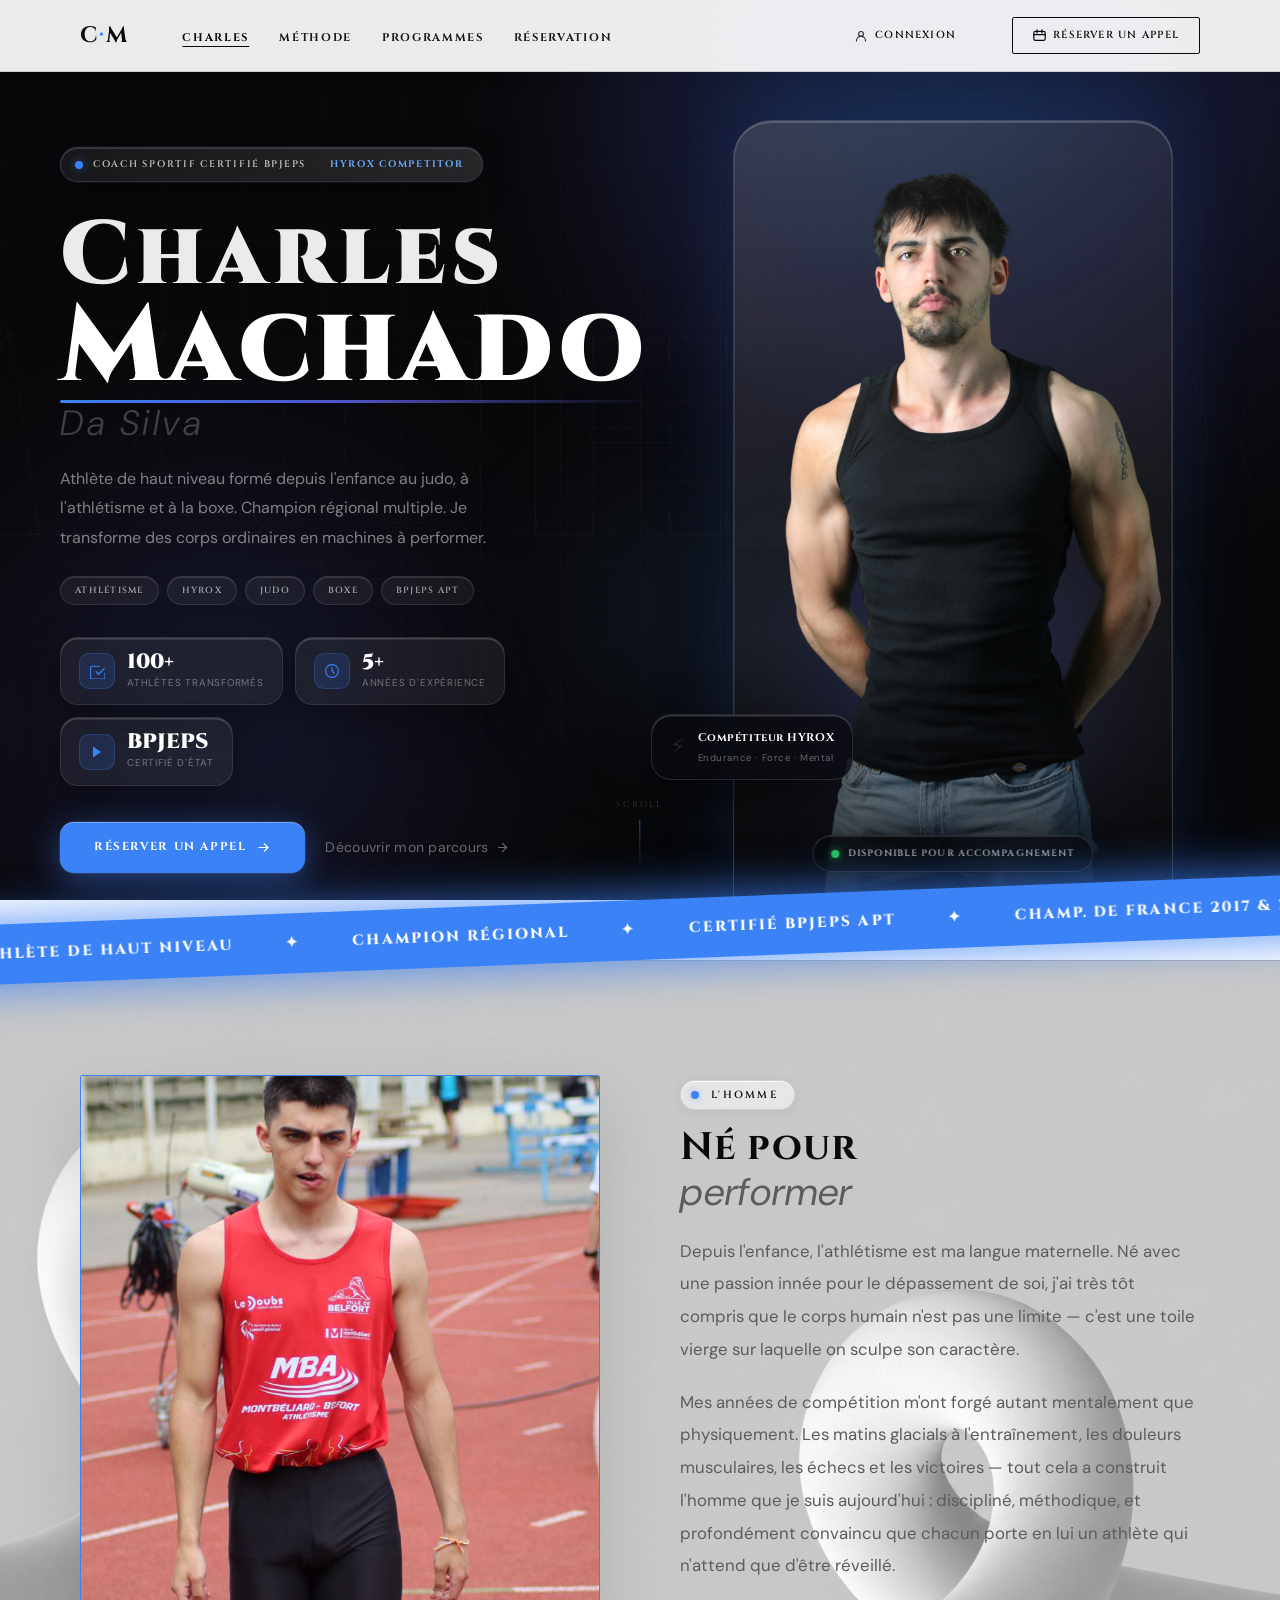
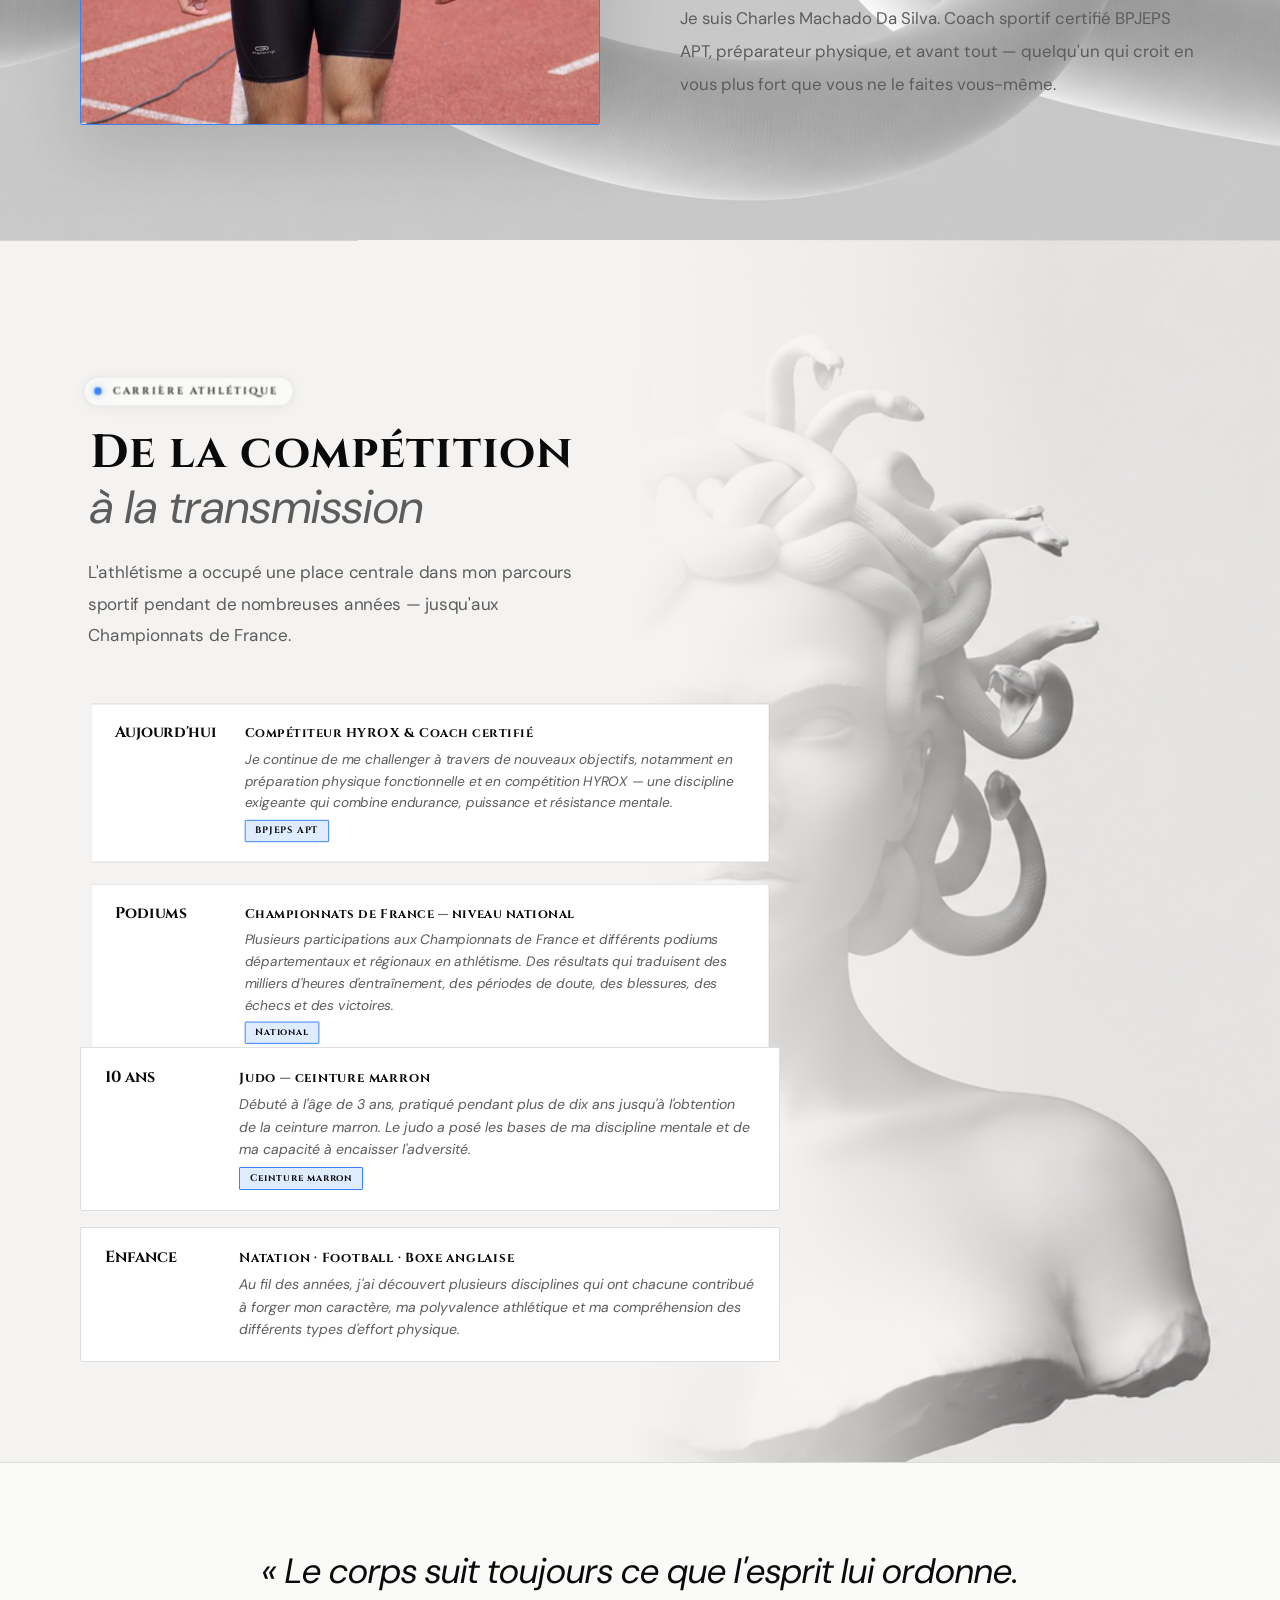
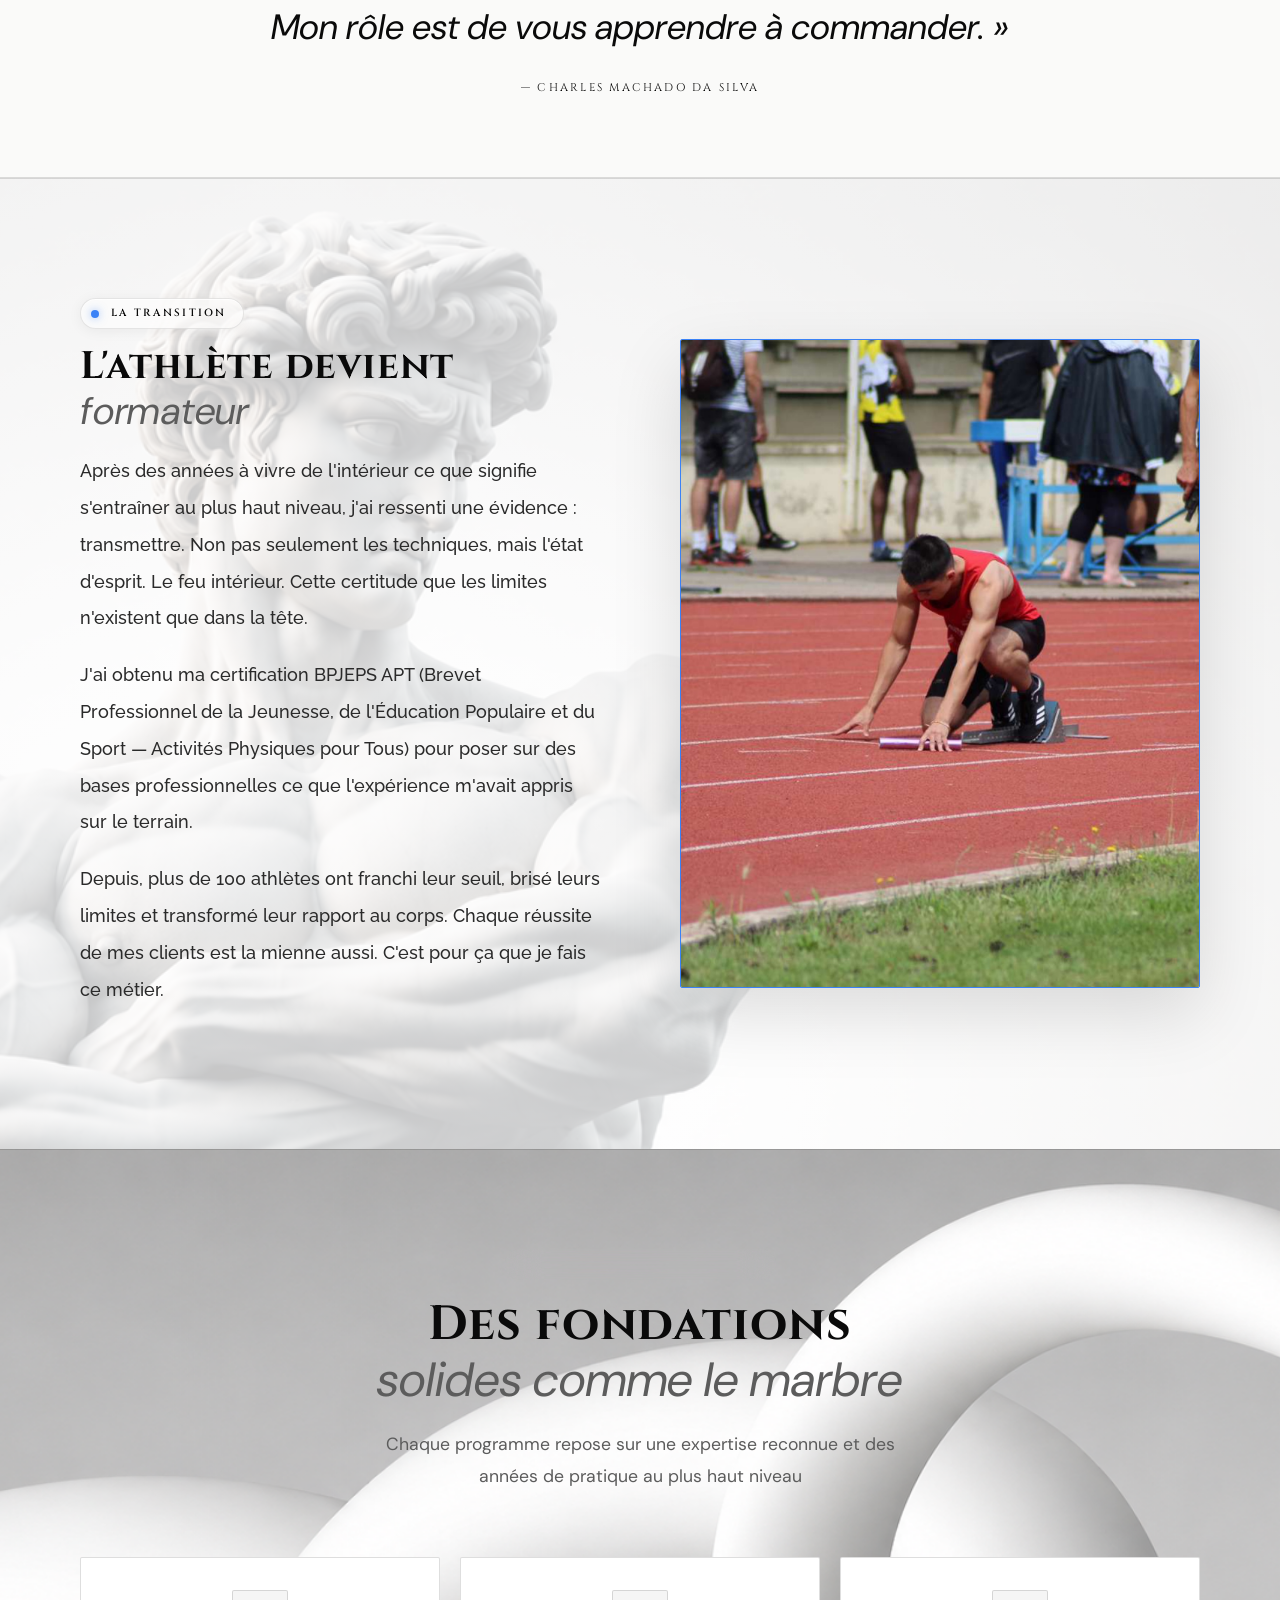
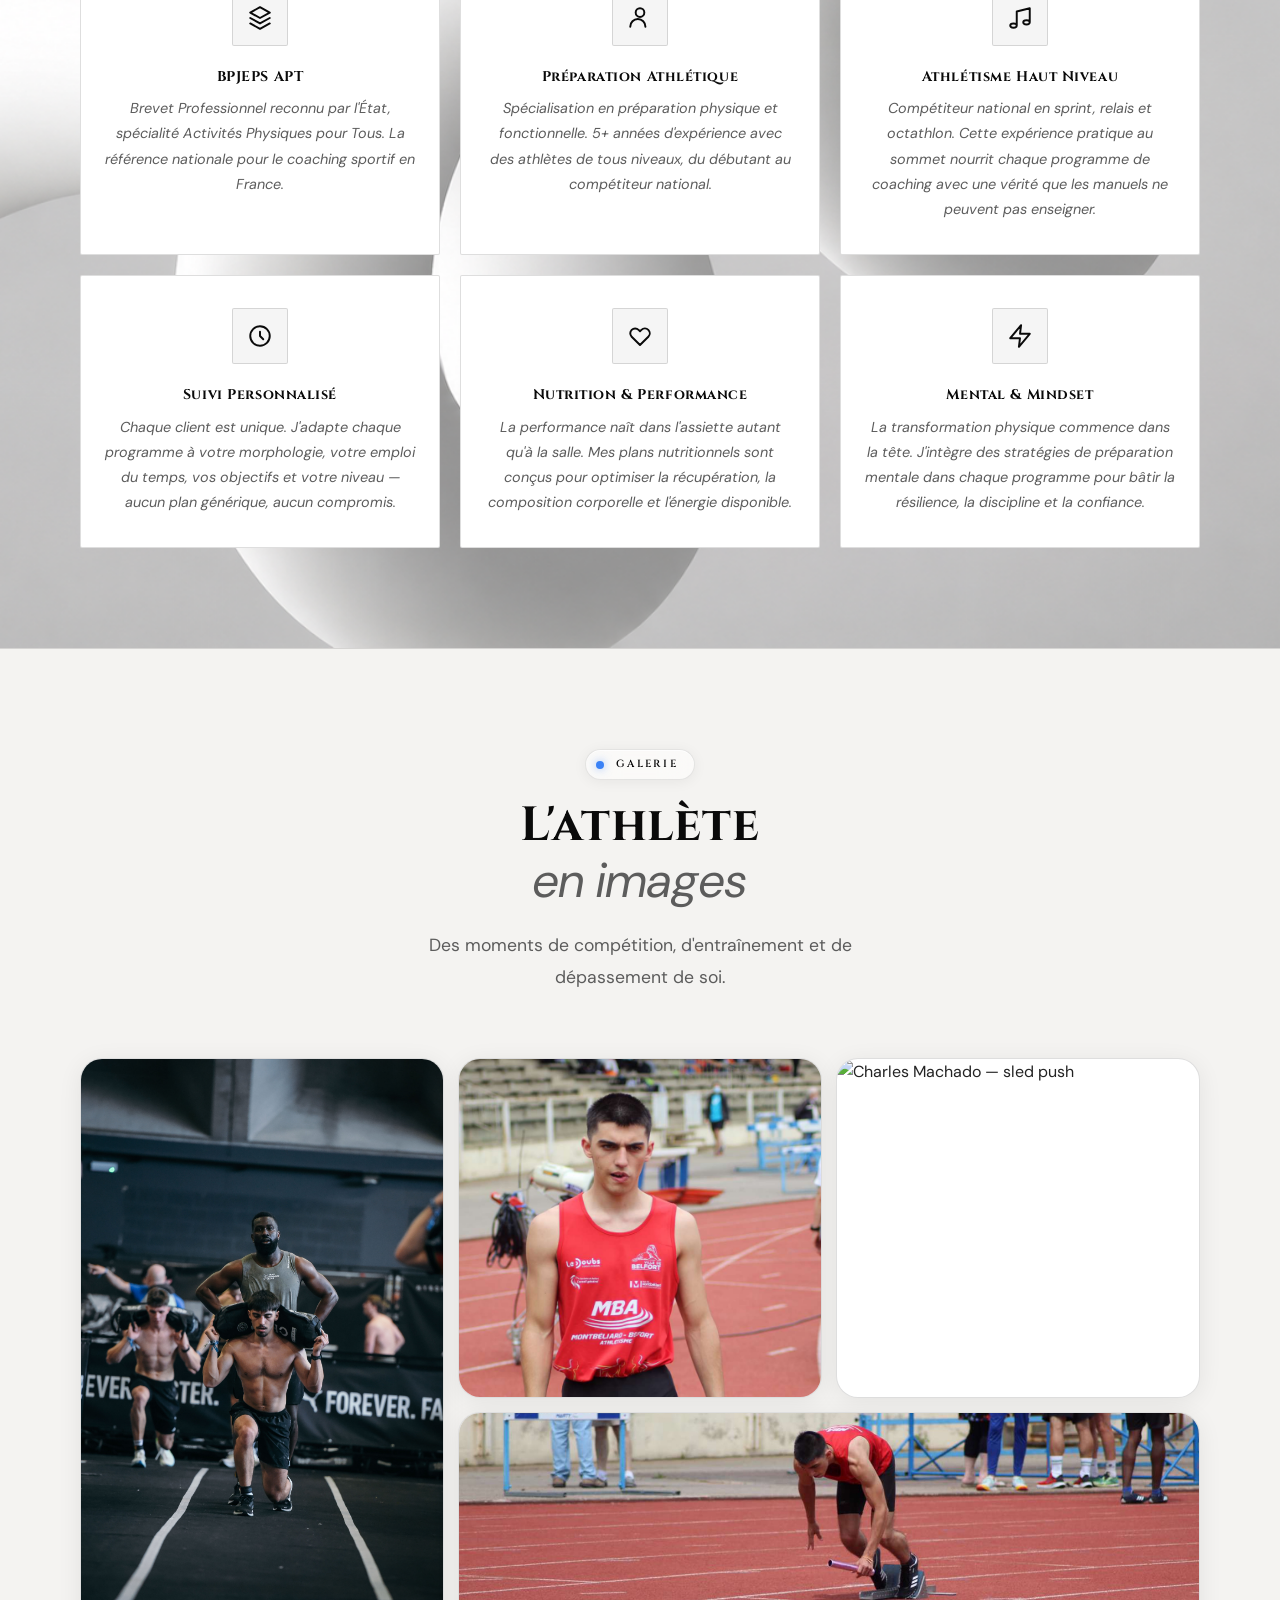
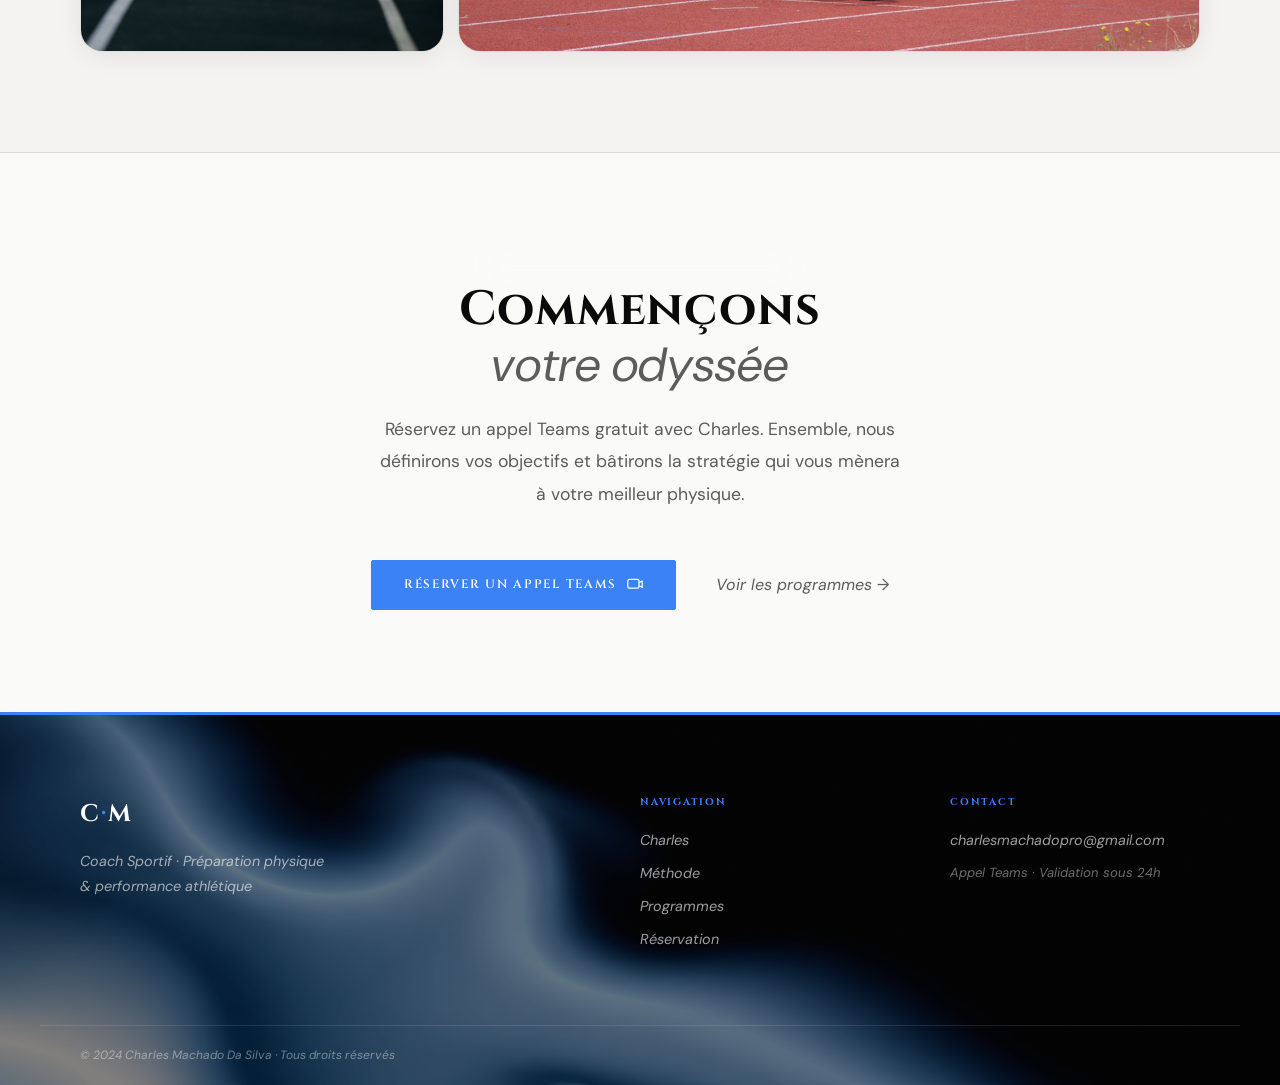
==== commit 824adc5d: "modification2" ====
--- a/about.html
+++ b/about.html
@@ -53,78 +53,143 @@
     </div>
   </nav>
 
-  <!-- HERO PAGE ABOUT — iOS 26 Glass -->
+  <!-- HERO PAGE ABOUT — iOS 26 Ultra Glass -->
   <section class="ah2-hero">
 
-    <!-- Background layers -->
+    <!-- ── Couches de fond animées ── -->
     <div class="ah2-bg" aria-hidden="true">
-      <div class="ah2-bg-glow ah2-bg-glow--top"></div>
-      <div class="ah2-bg-glow ah2-bg-glow--bottom"></div>
+      <div class="ah2-aurora ah2-aurora--1"></div>
+      <div class="ah2-aurora ah2-aurora--2"></div>
+      <div class="ah2-aurora ah2-aurora--3"></div>
+      <div class="ah2-noise"></div>
       <div class="ah2-bg-grid"></div>
-    </div>
+      <div class="ah2-scanline"></div>
+    </div>
+
+    <!-- ── Texte fantôme MACHADO ── -->
+    <div class="ah2-ghost-name" aria-hidden="true">MACHADO</div>
 
     <div class="ah2-inner">
 
-      <!-- LEFT — texte -->
+      <!-- ── LEFT — contenu ── -->
       <div class="ah2-left">
 
-        <div class="ah2-eyebrow">
-          <span class="ah2-eyebrow-dot"></span>
+        <!-- Badge live -->
+        <div class="ah2-live-badge">
+          <span class="ah2-live-dot"></span>
+          <span class="ah2-live-ring"></span>
           Coach Sportif Certifié BPJEPS
-        </div>
-
+          <span class="ah2-live-sep">·</span>
+          <span class="ah2-live-hyrox">HYROX Competitor</span>
+        </div>
+
+        <!-- Nom -->
         <h1 class="ah2-name">
           <span class="ah2-name-first">Charles</span>
-          <span class="ah2-name-last">Machado</span>
+          <span class="ah2-name-last">
+            Machado
+            <span class="ah2-name-underline"></span>
+          </span>
           <em class="ah2-name-em">Da Silva</em>
         </h1>
 
+        <!-- Tagline avec icônes disciplines -->
         <p class="ah2-tagline">
-          Athlète de haut niveau · Champion régional · Je forge des corps<br class="ah2-br"/> d'exception depuis plus de 5 ans.
+          Athlète de haut niveau formé depuis l'enfance au judo, à l'athlétisme et à la boxe. Champion régional multiple. Je transforme des corps ordinaires en machines à performer.
         </p>
 
-        <!-- Stats glass pills -->
-        <div class="ah2-stats">
-          <div class="ah2-stat">
-            <span class="ah2-stat-num">100+</span>
-            <span class="ah2-stat-lbl">Athlètes</span>
-          </div>
-          <div class="ah2-stat-sep"></div>
-          <div class="ah2-stat">
-            <span class="ah2-stat-num">5+</span>
-            <span class="ah2-stat-lbl">Ans d'exp.</span>
-          </div>
-          <div class="ah2-stat-sep"></div>
-          <div class="ah2-stat">
-            <span class="ah2-stat-num">BPJEPS</span>
-            <span class="ah2-stat-lbl">Certifié État</span>
-          </div>
-        </div>
-
+        <!-- Disciplines pills -->
+        <div class="ah2-disciplines">
+          <span class="ah2-disc">Athlétisme</span>
+          <span class="ah2-disc">HYROX</span>
+          <span class="ah2-disc">Judo</span>
+          <span class="ah2-disc">Boxe</span>
+          <span class="ah2-disc">BPJEPS APT</span>
+        </div>
+
+        <!-- Stats widgets glass -->
+        <div class="ah2-stats-row">
+          <div class="ah2-stat-widget">
+            <div class="ah2-stat-widget-icon">
+              <svg viewBox="0 0 20 20" fill="none" width="16" height="16"><path d="M9 11l3 3 7-7" stroke="#3B82F6" stroke-width="1.6" stroke-linecap="round" stroke-linejoin="round"/><path d="M20 12v6a2 2 0 01-2 2H4a2 2 0 01-2-2V6a2 2 0 012-2h9" stroke="#3B82F6" stroke-width="1.4" stroke-linecap="round"/></svg>
+            </div>
+            <div class="ah2-stat-widget-body">
+              <span class="ah2-stat-widget-num">100+</span>
+              <span class="ah2-stat-widget-lbl">Athlètes transformés</span>
+            </div>
+          </div>
+          <div class="ah2-stat-widget">
+            <div class="ah2-stat-widget-icon">
+              <svg viewBox="0 0 20 20" fill="none" width="16" height="16"><circle cx="10" cy="10" r="8" stroke="#3B82F6" stroke-width="1.4"/><path d="M10 6v4l2.5 2.5" stroke="#3B82F6" stroke-width="1.5" stroke-linecap="round"/></svg>
+            </div>
+            <div class="ah2-stat-widget-body">
+              <span class="ah2-stat-widget-num">5+</span>
+              <span class="ah2-stat-widget-lbl">Années d'expérience</span>
+            </div>
+          </div>
+          <div class="ah2-stat-widget">
+            <div class="ah2-stat-widget-icon">
+              <svg viewBox="0 0 20 20" fill="none" width="16" height="16"><path d="M5 3l10 7-10 7V3z" fill="#3B82F6"/></svg>
+            </div>
+            <div class="ah2-stat-widget-body">
+              <span class="ah2-stat-widget-num">BPJEPS</span>
+              <span class="ah2-stat-widget-lbl">Certifié d'État</span>
+            </div>
+          </div>
+        </div>
+
+        <!-- Actions -->
         <div class="ah2-actions">
-          <a href="index.html#reservation" class="btn-primary">
+          <a href="index.html#reservation" class="ah2-cta-btn">
+            <span class="ah2-cta-glow"></span>
             Réserver un appel
             <svg viewBox="0 0 20 20" fill="none" width="15" height="15"><path d="M4 10h12M11 5l5 5-5 5" stroke="currentColor" stroke-width="1.5" stroke-linecap="round" stroke-linejoin="round"/></svg>
           </a>
-          <a href="#story-homme" class="ah2-link-ghost">Découvrir mon parcours →</a>
-        </div>
-
-      </div>
-
-      <!-- RIGHT — photo glass frame -->
-      <div class="ah2-right" aria-hidden="true">
-        <div class="ah2-photo-frame">
+          <a href="#story-homme" class="ah2-link-ghost">
+            Découvrir mon parcours
+            <svg viewBox="0 0 16 16" fill="none" width="13" height="13"><path d="M8 3l5 5-5 5M3 8h10" stroke="currentColor" stroke-width="1.5" stroke-linecap="round" stroke-linejoin="round"/></svg>
+          </a>
+        </div>
+
+      </div>
+
+      <!-- ── RIGHT — photo avec badges flottants ── -->
+      <div class="ah2-right">
+
+        <!-- Badge flottant bas-gauche -->
+        <div class="ah2-float-badge ah2-float-badge--bottom">
+          <div class="ah2-fb-icon">⚡</div>
+          <div class="ah2-fb-body">
+            <span class="ah2-fb-title">Compétiteur HYROX</span>
+            <span class="ah2-fb-sub">Endurance · Force · Mental</span>
+          </div>
+        </div>
+
+        <!-- Cadre photo principal -->
+        <div class="ah2-photo-frame" id="ah2PhotoFrame">
+          <!-- Lueur ambiance derrière -->
           <div class="ah2-photo-glow"></div>
+          <!-- Carte glass principale -->
           <div class="ah2-photo-card">
             <div class="ah2-photo-card-shine"></div>
-            <img src="imagehyrox/pose1.png" alt="Charles Machado" class="ah2-photo"/>
-          </div>
-        </div>
-      </div>
-
-    </div>
-
-    <!-- Scroll -->
+            <div class="ah2-photo-scanbar"></div>
+            <img src="imagehyrox/pose1.png" alt="Charles Machado" class="ah2-photo" id="ah2Photo"
+              onerror="this.src='imagehyrox/charles-bras-croises.png'"/>
+            <!-- Overlay gradient bas -->
+            <div class="ah2-photo-gradient"></div>
+          </div>
+          <!-- Carte mini-info dans le cadre -->
+          <div class="ah2-photo-info-card">
+            <div class="ah2-pic-dot"></div>
+            <span>Disponible pour accompagnement</span>
+          </div>
+        </div>
+
+      </div>
+
+    </div>
+
+    <!-- Scroll indicator -->
     <div class="ah2-scroll" aria-hidden="true">
       <span>Scroll</span>
       <div class="ah2-scroll-line"></div>
@@ -190,54 +255,45 @@
     <div class="section-inner">
       <div class="career-inner">
         <span class="section-tag reveal">Carrière athlétique</span>
-        <h2 class="section-title inv reveal">Une trajectoire<br/><em>vers l'excellence</em></h2>
+        <h2 class="section-title inv reveal">De la compétition<br/><em>à la transmission</em></h2>
         <p class="section-desc inv reveal" style="--delay:0.1s">
-          Des Championnats de France aux podiums régionaux — un parcours construit dans la discipline et la persévérance.
+          L'athlétisme a occupé une place centrale dans mon parcours sportif pendant de nombreuses années — jusqu'aux Championnats de France.
         </p>
 
         <div class="timeline">
 
           <div class="timeline-item reveal" style="--delay:0.15s">
-            <div class="timeline-year">2023</div>
+            <div class="timeline-year">Aujourd'hui</div>
             <div class="timeline-content">
-              <h4>Champion Départemental — 60m en salle</h4>
-              <p>Titre de champion départemental sur 60 mètres en salle. Une victoire qui confirme le niveau d'élite maintenu après les années de compétition nationale.</p>
-              <span class="timeline-medal">1ère place</span>
+              <h4>Compétiteur HYROX & Coach certifié</h4>
+              <p>Je continue de me challenger à travers de nouveaux objectifs, notamment en préparation physique fonctionnelle et en compétition HYROX — une discipline exigeante qui combine endurance, puissance et résistance mentale.</p>
+              <span class="timeline-medal">BPJEPS APT</span>
             </div>
           </div>
 
           <div class="timeline-item reveal" style="--delay:0.2s">
-            <div class="timeline-year">2020</div>
+            <div class="timeline-year">Podiums</div>
             <div class="timeline-content">
-              <h4>Champion Régional — 200 mètres</h4>
-              <p>Titre de champion régional sur 200 mètres. Une saison marquée par la régularité et l'intensité des entraînements malgré un contexte difficile.</p>
-              <span class="timeline-medal">1ère place</span>
+              <h4>Championnats de France — niveau national</h4>
+              <p>Plusieurs participations aux Championnats de France et différents podiums départementaux et régionaux en athlétisme. Des résultats qui traduisent des milliers d'heures d'entraînement, des périodes de doute, des blessures, des échecs et des victoires.</p>
+              <span class="timeline-medal">National</span>
             </div>
           </div>
 
           <div class="timeline-item reveal" style="--delay:0.25s">
-            <div class="timeline-year">2019</div>
+            <div class="timeline-year">10 ans</div>
             <div class="timeline-content">
-              <h4>Championnats de France — 4×100 mètres</h4>
-              <p>Participation aux Championnats de France sur le relais 4×100 mètres. Une compétition au niveau national qui exige autant de coordination collective que de vitesse individuelle.</p>
-              <span class="timeline-medal">National</span>
+              <h4>Judo — ceinture marron</h4>
+              <p>Débuté à l'âge de 3 ans, pratiqué pendant plus de dix ans jusqu'à l'obtention de la ceinture marron. Le judo a posé les bases de ma discipline mentale et de ma capacité à encaisser l'adversité.</p>
+              <span class="timeline-medal">Ceinture marron</span>
             </div>
           </div>
 
           <div class="timeline-item reveal" style="--delay:0.3s">
-            <div class="timeline-year">2017</div>
+            <div class="timeline-year">Enfance</div>
             <div class="timeline-content">
-              <h4>Championnats de France — Octathlon</h4>
-              <p>Participation aux Championnats de France en octathlon — la discipline reine qui teste toutes les dimensions athlétiques : vitesse, force, endurance, coordination et mental d'acier.</p>
-              <span class="timeline-medal">National</span>
-            </div>
-          </div>
-
-          <div class="timeline-item reveal" style="--delay:0.35s">
-            <div class="timeline-year">2015–</div>
-            <div class="timeline-content">
-              <h4>Début en athlétisme de haut niveau</h4>
-              <p>Les premières années de compétition qui posent les fondations d'une carrière athlétique : discipline quotidienne, perfectionnement technique et construction d'une mentalité de champion.</p>
+              <h4>Natation · Football · Boxe anglaise</h4>
+              <p>Au fil des années, j'ai découvert plusieurs disciplines qui ont chacune contribué à forger mon caractère, ma polyvalence athlétique et ma compréhension des différents types d'effort physique.</p>
             </div>
           </div>
 
@@ -350,32 +406,61 @@
   </section>
 
 
-  <!-- GALERIE PHOTOS -->
-  <section class="about-gallery-section">
+  <!-- GALERIE PHOTOS — BENTO GRID -->
+  <section class="bento-gallery-section">
     <div class="section-inner">
       <div class="section-header reveal">
         <span class="section-tag">Galerie</span>
         <h2 class="section-title">L'athlète<br/><em>en images</em></h2>
-      </div>
-      <div class="about-gallery-grid reveal">
-        <div class="about-gallery-item">
-          <img src="imagehyrox/IMG_0144.JPG" alt="Charles Machado en compétition" loading="lazy" onerror="this.style.display='none'"/>
-        </div>
-        <div class="about-gallery-item">
-          <img src="imagehyrox/IMG_0140.JPG" alt="Charles Machado" loading="lazy" onerror="this.style.display='none'"/>
-        </div>
-        <div class="about-gallery-item">
-          <img src="imagehyrox/IMG_0142.JPG" alt="Charles Machado entraînement" loading="lazy" onerror="this.style.display='none'"/>
-        </div>
-        <div class="about-gallery-item">
-          <img src="imagehyrox/IMG_0145.JPG" alt="Charles Machado performance" loading="lazy" onerror="this.style.display='none'"/>
-        </div>
-        <div class="about-gallery-item">
-          <img src="imagehyrox/IMG_1169.jpeg" alt="Charles Machado athlétisme" loading="lazy" onerror="this.style.display='none'"/>
-        </div>
-        <div class="about-gallery-item">
-          <img src="imagehyrox/68129efce28afbc301658fcef04aaa54.jpg" alt="Charles Machado" loading="lazy" onerror="this.style.display='none'"/>
-        </div>
+        <p class="section-desc">Des moments de compétition, d'entraînement et de dépassement de soi.</p>
+      </div>
+
+      <div class="bento-grid">
+
+        <!-- Colonne 1 — portrait tall (span 2 lignes) -->
+        <div class="bento-cell bento-cell--tall reveal">
+          <img src="imagehyrox/IMG_1165.jpeg" alt="Charles Machado — HYROX sandbag" loading="lazy" style="object-position: center 30%;"/>
+          <div class="bento-overlay">
+            <div class="bento-label">
+              <span class="bento-label-tag">HYROX</span>
+              <span class="bento-label-text">Sandbag carry</span>
+            </div>
+          </div>
+        </div>
+
+        <!-- Colonne 2, ligne 1 — portrait carré -->
+        <div class="bento-cell reveal" style="--delay:0.08s">
+          <img src="imagehyrox/IMG_0140.JPG" alt="Charles Machado — athlétisme" loading="lazy" style="object-position: center top;"/>
+          <div class="bento-overlay">
+            <div class="bento-label">
+              <span class="bento-label-tag">Athlétisme</span>
+              <span class="bento-label-text">Sur la piste</span>
+            </div>
+          </div>
+        </div>
+
+        <!-- Colonne 3, ligne 1 — portrait carré -->
+        <div class="bento-cell reveal" style="--delay:0.13s">
+          <img src="imagehyrox/hyrox.jpeg" alt="Charles Machado — sled push" loading="lazy" style="object-position: center 20%;"/>
+          <div class="bento-overlay">
+            <div class="bento-label">
+              <span class="bento-label-tag">HYROX</span>
+              <span class="bento-label-text">Sled push</span>
+            </div>
+          </div>
+        </div>
+
+        <!-- Colonne 2–3, ligne 2 — paysage large -->
+        <div class="bento-cell bento-cell--wide reveal" style="--delay:0.2s">
+          <img src="imagehyrox/IMG_0142.JPG" alt="Charles Machado — starting blocks" loading="lazy" style="object-position: center 45%;"/>
+          <div class="bento-overlay">
+            <div class="bento-label">
+              <span class="bento-label-tag">Championnats</span>
+              <span class="bento-label-text">Au départ des blocks</span>
+            </div>
+          </div>
+        </div>
+
       </div>
     </div>
   </section>
@@ -383,7 +468,7 @@
   <!-- CTA FINAL (fond sombre) -->
   <section class="about-cta-section">
     <div class="section-inner">
-      <span class="section-tag reveal" style="justify-content:center;display:flex">Prêt à transformer votre corps ?</span>
+      <span class="section-tag reveal" style="display:inline-flex;margin:0 auto">Prêt à transformer votre corps ?</span>
       <h2 class="section-title inv reveal" style="text-align:center">Commençons<br/><em>votre odyssée</em></h2>
       <p class="section-desc inv reveal" style="--delay:0.1s">
         Réservez un appel Teams gratuit avec Charles. Ensemble, nous définirons vos objectifs et bâtirons la stratégie qui vous mènera à votre meilleur physique.
@@ -500,6 +585,57 @@
     }
     draw();
   })();
+
+  /* ── Parallax souris sur le hero photo ── */
+  (function initHeroParallax() {
+    var frame  = document.getElementById('ah2PhotoFrame');
+    var photo  = document.getElementById('ah2Photo');
+    var hero   = document.querySelector('.ah2-hero');
+    if (!frame || !hero || window.matchMedia('(pointer:coarse)').matches) return;
+
+    var tx = 0, ty = 0, cx = 0, cy = 0;
+
+    hero.addEventListener('mousemove', function(e) {
+      var r  = hero.getBoundingClientRect();
+      tx = ((e.clientX - r.left) / r.width  - 0.5) * 60;
+      ty = ((e.clientY - r.top)  / r.height - 0.5) * 44;
+    });
+    hero.addEventListener('mouseleave', function() { tx = 0; ty = 0; });
+
+    (function animate() {
+      cx += (tx - cx) * 0.055;
+      cy += (ty - cy) * 0.055;
+      frame.style.transform = 'perspective(900px) rotateY(' + (cx * 0.55) + 'deg) rotateX(' + (-cy * 0.4) + 'deg) translateX(' + (cx * 1.2) + 'px) translateY(' + (cy * 0.9) + 'px)';
+      if (photo) photo.style.transform = 'scale(1.06) translate(' + (cx * -0.9) + 'px, ' + (cy * -0.65) + 'px)';
+      requestAnimationFrame(animate);
+    })();
+  })();
+
+  /* ── Stagger reveal hero elements ── */
+  (function staggerHero() {
+    var items = document.querySelectorAll('.ah2-left > *');
+    items.forEach(function(el, i) {
+      el.style.animationDelay = (0.1 + i * 0.12) + 's';
+    });
+  })();
+
+  /* ── Tilt 3D sur les stat widgets ── */
+  (function tiltWidgets() {
+    if (window.matchMedia('(pointer:coarse)').matches) return;
+    document.querySelectorAll('.ah2-stat-widget').forEach(function(card) {
+      card.addEventListener('mousemove', function(e) {
+        var r  = card.getBoundingClientRect();
+        var dx = (e.clientX - r.left - r.width  / 2) / (r.width  / 2);
+        var dy = (e.clientY - r.top  - r.height / 2) / (r.height / 2);
+        card.style.transform = 'perspective(600px) rotateY(' + (dx * 8) + 'deg) rotateX(' + (-dy * 6) + 'deg) translateZ(8px) scale(1.04)';
+      });
+      card.addEventListener('mouseleave', function() {
+        card.style.transition = 'transform 0.55s cubic-bezier(0.34,1.56,0.64,1)';
+        card.style.transform  = '';
+        setTimeout(function() { card.style.transition = ''; }, 560);
+      });
+    });
+  })();
   </script>
 </body>
 </html>
--- a/style.css
+++ b/style.css
@@ -806,8 +806,8 @@
   height: 100%;
   object-fit: cover;
   object-position: center 25%;
-  transform: scale(1.06);
-  transition: transform 10s ease;
+  transform: scale(1.18);
+  transition: transform 4s cubic-bezier(0.22, 1, 0.36, 1);
   will-change: transform;
 }
 .visual-break:hover .visual-break-img {
@@ -1101,6 +1101,14 @@
   color: var(--ink);
   line-height: 1.65;
 }
+.quote-attr {
+  font-family: 'Cinzel', serif;
+  font-size: 0.68rem;
+  letter-spacing: 0.18em;
+  text-transform: uppercase;
+  color: var(--text-muted);
+  margin-top: 14px;
+}
 
 /* ── PROGRAMME UNIQUE ── */
 .programme {
@@ -1278,9 +1286,61 @@
   --neon: #3B82F6;
   --neon-bright: #60A5FA;
   padding: 130px 0;
-  background: #0A0A0A;
+  background: #06060a;
   position: relative;
   z-index: 1;
+  overflow: hidden;
+}
+
+/* ── Image de fond animée ── */
+.formations-bg {
+  position: absolute;
+  inset: -12%;
+  background: url('imagehyrox/blue4.png') center center / cover no-repeat;
+  z-index: 0;
+  will-change: transform;
+  animation: formations-kenburns 24s ease-in-out infinite alternate;
+}
+@keyframes formations-kenburns {
+  from { transform: scale(1)    translateY(0px); }
+  to   { transform: scale(1.12) translateY(-28px); }
+}
+
+/* ── Overlay sombre ── */
+.formations::before {
+  content: '';
+  position: absolute;
+  inset: 0;
+  background: rgba(4, 4, 8, 0.74);
+  z-index: 1;
+  pointer-events: none;
+}
+
+/* ── Balayage lumineux lent ── */
+.formations::after {
+  content: '';
+  position: absolute;
+  inset: 0;
+  background: linear-gradient(
+    115deg,
+    transparent 30%,
+    rgba(59, 130, 246, 0.07) 50%,
+    transparent 70%
+  );
+  background-size: 250% 100%;
+  animation: formations-sweep 12s ease-in-out infinite;
+  z-index: 2;
+  pointer-events: none;
+}
+@keyframes formations-sweep {
+  0%   { background-position: -100% 0; }
+  50%  { background-position: 100% 0; }
+  100% { background-position: -100% 0; }
+}
+
+.formations > * {
+  position: relative;
+  z-index: 3;
 }
 .formations .section-tag {
   color: var(--ink);
@@ -1299,6 +1359,12 @@
   grid-template-columns: repeat(3, 1fr);
   gap: 22px;
   align-items: stretch;
+}
+.formations-grid--2col {
+  grid-template-columns: repeat(2, 1fr);
+  max-width: 900px;
+  margin: 0 auto;
+  gap: 28px;
 }
 @keyframes card-enter {
   from { opacity: 0; transform: translateY(52px); }
@@ -2505,7 +2571,7 @@
 }
 .timeline-item {
   display: grid;
-  grid-template-columns: 80px 1fr;
+  grid-template-columns: 110px 1fr;
   gap: 24px;
   align-items: start;
   padding: 20px 24px;
@@ -3029,7 +3095,7 @@
   .credential-card { padding: 24px 16px; }
   .about-gallery-grid { grid-template-columns: 1fr 1fr; grid-auto-rows: 180px; gap: 10px; }
   .about-gallery-item:first-child { grid-column: auto; grid-row: auto; }
-  .timeline-item { grid-template-columns: 56px 1fr; gap: 14px; padding: 14px 16px; }
+  .timeline-item { grid-template-columns: 90px 1fr; gap: 14px; padding: 14px 16px; }
   .timeline-year { font-size: 0.9rem; }
   .cta-actions { flex-direction: column; align-items: center; gap: 12px; }
   .cta-actions .btn-primary { width: 100%; max-width: 360px; justify-content: center; }
@@ -3581,6 +3647,892 @@
   color: rgba(255,255,255,.55);
 }
 
+/* ══════════════════════════════════════════════════════
+   HERO ABOUT — iOS 26 ULTRA GLASS REDESIGN
+   ══════════════════════════════════════════════════════ */
+
+/* ── Fond aurora animé ── */
+.ah2-aurora {
+  position: absolute;
+  border-radius: 50%;
+  pointer-events: none;
+  will-change: transform, opacity;
+}
+.ah2-aurora--1 {
+  width: 900px; height: 900px;
+  top: -320px; right: -200px;
+  background: radial-gradient(circle at 40% 40%,
+    rgba(59,130,246,.28) 0%,
+    rgba(99,102,241,.14) 40%,
+    transparent 70%);
+  filter: blur(70px);
+  animation: aurora-drift-1 18s ease-in-out infinite alternate;
+}
+.ah2-aurora--2 {
+  width: 600px; height: 600px;
+  bottom: -120px; left: -80px;
+  background: radial-gradient(circle,
+    rgba(59,130,246,.16) 0%,
+    rgba(139,92,246,.08) 50%,
+    transparent 70%);
+  filter: blur(90px);
+  animation: aurora-drift-2 24s ease-in-out infinite alternate;
+}
+.ah2-aurora--3 {
+  width: 400px; height: 400px;
+  top: 45%; left: 38%;
+  background: radial-gradient(circle,
+    rgba(96,165,250,.1) 0%,
+    transparent 65%);
+  filter: blur(60px);
+  animation: aurora-drift-3 14s ease-in-out infinite;
+}
+@keyframes aurora-drift-1 {
+  0%   { transform: translate(0, 0) scale(1); opacity: .9; }
+  33%  { transform: translate(-60px, 80px) scale(1.08); opacity: 1; }
+  66%  { transform: translate(40px, -40px) scale(0.95); opacity: .75; }
+  100% { transform: translate(-20px, 60px) scale(1.05); opacity: .95; }
+}
+@keyframes aurora-drift-2 {
+  0%   { transform: translate(0, 0); }
+  50%  { transform: translate(70px, -50px) scale(1.12); }
+  100% { transform: translate(30px, 40px) scale(0.9); }
+}
+@keyframes aurora-drift-3 {
+  0%,100% { transform: translate(0, 0) scale(1); opacity: .7; }
+  50%     { transform: translate(-40px, 60px) scale(1.15); opacity: 1; }
+}
+
+/* ── Grain / bruit de fond ── */
+.ah2-noise {
+  position: absolute;
+  inset: 0;
+  background-image: url("data:image/svg+xml,%3Csvg viewBox='0 0 256 256' xmlns='http://www.w3.org/2000/svg'%3E%3Cfilter id='noise'%3E%3CfeTurbulence type='fractalNoise' baseFrequency='0.9' numOctaves='4' stitchTiles='stitch'/%3E%3C/filter%3E%3Crect width='100%25' height='100%25' filter='url(%23noise)' opacity='0.04'/%3E%3C/svg%3E");
+  opacity: .045;
+  pointer-events: none;
+  mix-blend-mode: overlay;
+  z-index: 1;
+}
+
+/* ── Scanline téchy ── */
+.ah2-scanline {
+  position: absolute;
+  inset: 0;
+  background: repeating-linear-gradient(
+    to bottom,
+    transparent,
+    transparent 2px,
+    rgba(255,255,255,.008) 2px,
+    rgba(255,255,255,.008) 4px
+  );
+  pointer-events: none;
+  z-index: 1;
+}
+
+/* ── Texte fantôme ── */
+.ah2-ghost-name {
+  position: absolute;
+  top: 50%;
+  left: 50%;
+  transform: translate(-50%, -50%);
+  font-family: 'Cinzel', serif;
+  font-weight: 900;
+  font-size: clamp(8rem, 22vw, 20rem);
+  line-height: 1;
+  letter-spacing: 0.04em;
+  color: transparent;
+  -webkit-text-stroke: 1px rgba(255,255,255,.03);
+  white-space: nowrap;
+  pointer-events: none;
+  user-select: none;
+  z-index: 0;
+  animation: ghost-breathe 8s ease-in-out infinite;
+}
+@keyframes ghost-breathe {
+  0%,100% { opacity: .6; letter-spacing: 0.04em; }
+  50%     { opacity: 1;  letter-spacing: 0.06em; }
+}
+
+/* ── Layout inner ── */
+.ah2-inner {
+  position: relative;
+  z-index: 2;
+  max-width: 1240px;
+  margin: 0 auto;
+  padding: 120px 40px 0;
+  display: grid;
+  grid-template-columns: 1fr 1.05fr;
+  gap: 40px;
+  align-items: center;
+  width: 100%;
+  min-height: 100vh;
+}
+
+/* ── Badge live ── */
+.ah2-live-badge {
+  display: inline-flex;
+  align-items: center;
+  gap: 10px;
+  padding: 9px 18px 9px 14px;
+  background: rgba(255,255,255,.07);
+  backdrop-filter: blur(24px) saturate(200%);
+  -webkit-backdrop-filter: blur(24px) saturate(200%);
+  border: 1px solid rgba(255,255,255,.12);
+  border-radius: 999px;
+  font-family: 'Cinzel', serif;
+  font-size: 0.6rem;
+  font-weight: 600;
+  letter-spacing: 0.18em;
+  text-transform: uppercase;
+  color: rgba(255,255,255,.75);
+  margin-bottom: 32px;
+  box-shadow: inset 0 1px 0 rgba(255,255,255,.15),
+              0 8px 32px rgba(0,0,0,.3),
+              0 0 0 1px rgba(59,130,246,.12);
+  position: relative;
+  overflow: hidden;
+  animation: badge-enter 0.9s cubic-bezier(0.34,1.56,0.64,1) 0.1s both;
+}
+.ah2-live-badge::before {
+  content: '';
+  position: absolute;
+  inset: 0;
+  background: linear-gradient(90deg, transparent 0%, rgba(255,255,255,.06) 50%, transparent 100%);
+  background-size: 200% 100%;
+  animation: shimmer-slide 3.5s ease-in-out infinite 1.5s;
+}
+@keyframes shimmer-slide {
+  0%   { background-position: -100% 0; }
+  100% { background-position: 200% 0; }
+}
+.ah2-live-dot {
+  position: relative;
+  width: 8px; height: 8px;
+  border-radius: 50%;
+  background: var(--neon);
+  box-shadow: 0 0 10px var(--neon-glow);
+  flex-shrink: 0;
+  animation: live-pulse 2s ease-in-out infinite;
+}
+.ah2-live-ring {
+  position: absolute;
+  left: 14px;
+  width: 18px; height: 18px;
+  border-radius: 50%;
+  border: 1.5px solid var(--neon);
+  opacity: 0;
+  animation: live-ring 2s ease-in-out infinite;
+}
+@keyframes live-pulse {
+  0%,100% { box-shadow: 0 0 6px var(--neon-glow); transform: scale(1); }
+  50%     { box-shadow: 0 0 18px rgba(59,130,246,.9); transform: scale(1.2); }
+}
+@keyframes live-ring {
+  0%   { transform: scale(0.6); opacity: .7; }
+  100% { transform: scale(2.2); opacity: 0; }
+}
+.ah2-live-sep { opacity: .3; }
+.ah2-live-hyrox { color: var(--neon-bright); font-weight: 700; }
+
+/* ── Nom hero redesigné ── */
+.ah2-name {
+  font-family: 'Cinzel', serif;
+  font-weight: 900;
+  line-height: 0.92;
+  margin-bottom: 24px;
+  color: #fff;
+  animation: name-enter 1s cubic-bezier(0.34,1.56,0.64,1) 0.2s both;
+}
+@keyframes name-enter {
+  from { opacity: 0; transform: translateX(-40px); }
+  to   { opacity: 1; transform: translateX(0); }
+}
+.ah2-name-first {
+  display: block;
+  font-size: clamp(3.5rem, 7vw, 6.5rem);
+  letter-spacing: 0.06em;
+  color: rgba(255,255,255,.92);
+}
+.ah2-name-last {
+  display: block;
+  font-size: clamp(4.2rem, 8.5vw, 8rem);
+  letter-spacing: 0.03em;
+  color: #fff;
+  position: relative;
+}
+.ah2-name-underline {
+  position: absolute;
+  bottom: -6px; left: 0; right: 0;
+  height: 3px;
+  background: linear-gradient(90deg, var(--neon), rgba(99,102,241,.8), transparent);
+  border-radius: 2px;
+  animation: underline-grow 1.2s cubic-bezier(0.34,1.56,0.64,1) 0.7s both;
+}
+@keyframes underline-grow {
+  from { transform: scaleX(0); transform-origin: left; }
+  to   { transform: scaleX(1); transform-origin: left; }
+}
+.ah2-name-em {
+  display: block;
+  font-style: italic;
+  font-family: 'DM Sans', system-ui, sans-serif;
+  font-weight: 300;
+  font-size: clamp(1.3rem, 2.8vw, 2.2rem);
+  color: rgba(255,255,255,.22);
+  letter-spacing: 0.1em;
+  margin-top: 10px;
+}
+
+/* ── Tagline ── */
+.ah2-tagline {
+  font-size: clamp(0.9rem, 1.3vw, 1rem);
+  color: rgba(255,255,255,.48);
+  line-height: 1.85;
+  margin-bottom: 24px;
+  max-width: 460px;
+  animation: fade-up 0.9s ease 0.5s both;
+}
+@keyframes fade-up {
+  from { opacity: 0; transform: translateY(18px); }
+  to   { opacity: 1; transform: translateY(0); }
+}
+
+/* ── Disciplines pills ── */
+.ah2-disciplines {
+  display: flex;
+  flex-wrap: wrap;
+  gap: 8px;
+  margin-bottom: 32px;
+  animation: fade-up 0.9s ease 0.65s both;
+}
+.ah2-disc {
+  padding: 6px 14px;
+  background: rgba(255,255,255,.055);
+  backdrop-filter: blur(16px);
+  -webkit-backdrop-filter: blur(16px);
+  border: 1px solid rgba(255,255,255,.1);
+  border-radius: 999px;
+  font-family: 'Cinzel', serif;
+  font-size: 0.56rem;
+  font-weight: 600;
+  letter-spacing: 0.14em;
+  text-transform: uppercase;
+  color: rgba(255,255,255,.6);
+  box-shadow: inset 0 1px 0 rgba(255,255,255,.12);
+  transition: background 0.3s, color 0.3s, border-color 0.3s, transform 0.3s;
+  cursor: default;
+}
+.ah2-disc:hover {
+  background: rgba(59,130,246,.15);
+  border-color: rgba(59,130,246,.4);
+  color: #fff;
+  transform: translateY(-2px);
+}
+
+/* ── Stats row widgets glass ── */
+.ah2-stats-row {
+  display: flex;
+  gap: 12px;
+  margin-bottom: 36px;
+  flex-wrap: wrap;
+  animation: fade-up 0.9s ease 0.8s both;
+}
+.ah2-stat-widget {
+  display: flex;
+  align-items: center;
+  gap: 12px;
+  padding: 14px 18px;
+  background: rgba(255,255,255,.058);
+  backdrop-filter: blur(32px) saturate(220%) brightness(1.1);
+  -webkit-backdrop-filter: blur(32px) saturate(220%) brightness(1.1);
+  border: 1px solid rgba(255,255,255,.1);
+  border-radius: 18px;
+  box-shadow: inset 0 1.5px 0 rgba(255,255,255,.18),
+              inset 0 -1px 0 rgba(0,0,0,.12),
+              0 12px 40px rgba(0,0,0,.35);
+  transition: transform 0.4s cubic-bezier(0.34,1.56,0.64,1),
+              box-shadow 0.4s, border-color 0.3s;
+  flex-shrink: 0;
+}
+.ah2-stat-widget:hover {
+  transform: translateY(-5px) scale(1.03);
+  border-color: rgba(59,130,246,.35);
+  box-shadow: inset 0 1.5px 0 rgba(255,255,255,.22),
+              0 20px 56px rgba(0,0,0,.45),
+              0 0 0 1px rgba(59,130,246,.2);
+}
+.ah2-stat-widget-icon {
+  width: 36px; height: 36px;
+  display: flex;
+  align-items: center;
+  justify-content: center;
+  background: rgba(59,130,246,.15);
+  border: 1px solid rgba(59,130,246,.25);
+  border-radius: 10px;
+  flex-shrink: 0;
+}
+.ah2-stat-widget-body {
+  display: flex;
+  flex-direction: column;
+  gap: 2px;
+}
+.ah2-stat-widget-num {
+  font-family: 'Cinzel', serif;
+  font-size: 1.3rem;
+  font-weight: 900;
+  color: #fff;
+  line-height: 1;
+}
+.ah2-stat-widget-lbl {
+  font-size: 0.62rem;
+  color: rgba(255,255,255,.38);
+  letter-spacing: 0.08em;
+  text-transform: uppercase;
+  white-space: nowrap;
+}
+
+/* ── CTA redesigné ── */
+.ah2-actions {
+  display: flex;
+  align-items: center;
+  gap: 20px;
+  flex-wrap: wrap;
+  animation: fade-up 0.9s ease 0.95s both;
+}
+.ah2-cta-btn {
+  position: relative;
+  display: inline-flex;
+  align-items: center;
+  gap: 10px;
+  padding: 16px 34px;
+  background: var(--neon);
+  color: #fff;
+  border-radius: 14px;
+  font-family: 'Cinzel', serif;
+  font-size: 0.72rem;
+  font-weight: 700;
+  letter-spacing: 0.14em;
+  text-transform: uppercase;
+  text-decoration: none;
+  overflow: hidden;
+  transition: transform 0.3s cubic-bezier(0.34,1.56,0.64,1),
+              box-shadow 0.3s, background 0.3s;
+  box-shadow: 0 8px 32px rgba(59,130,246,.45),
+              0 0 0 1px rgba(255,255,255,.1),
+              inset 0 1px 0 rgba(255,255,255,.25);
+}
+.ah2-cta-glow {
+  position: absolute;
+  inset: 0;
+  background: linear-gradient(90deg, transparent, rgba(255,255,255,.25), transparent);
+  transform: translateX(-100%);
+  animation: cta-shimmer 3s ease-in-out infinite 1.2s;
+}
+@keyframes cta-shimmer {
+  0%,100% { transform: translateX(-100%); }
+  40%,60% { transform: translateX(100%); }
+}
+.ah2-cta-btn:hover {
+  transform: translateY(-3px) scale(1.02);
+  box-shadow: 0 16px 48px rgba(59,130,246,.6),
+              0 0 0 1px rgba(255,255,255,.15),
+              inset 0 1px 0 rgba(255,255,255,.3);
+  background: var(--neon-bright);
+}
+.ah2-link-ghost {
+  display: inline-flex;
+  align-items: center;
+  gap: 7px;
+  font-family: 'DM Sans', system-ui, sans-serif;
+  font-size: 0.88rem;
+  color: rgba(255,255,255,.38);
+  text-decoration: none;
+  transition: color 0.25s, gap 0.25s;
+  letter-spacing: 0.02em;
+}
+.ah2-link-ghost:hover { color: rgba(255,255,255,.72); gap: 11px; }
+
+/* ── Cadre photo ultra-premium ── */
+.ah2-right {
+  position: relative;
+  display: flex;
+  justify-content: center;
+  align-items: flex-end;
+  align-self: flex-end;
+  height: calc(100vh - 120px);
+  max-height: 900px;
+}
+.ah2-photo-frame {
+  position: relative;
+  width: 100%;
+  max-width: 440px;
+  height: 100%;
+  display: flex;
+  align-items: flex-end;
+}
+
+/* Lueur ambiante derrière */
+.ah2-photo-glow {
+  position: absolute;
+  bottom: -60px;
+  left: 50%;
+  transform: translateX(-50%);
+  width: 90%;
+  height: 65%;
+  background: radial-gradient(ellipse,
+    rgba(59,130,246,.38) 0%,
+    rgba(99,102,241,.18) 40%,
+    transparent 70%);
+  filter: blur(55px);
+  z-index: 0;
+  pointer-events: none;
+  animation: glow-breathe 5s ease-in-out infinite;
+}
+@keyframes glow-breathe {
+  0%,100% { transform: translateX(-50%) scale(1);    opacity: .85; }
+  50%     { transform: translateX(-50%) scale(1.12); opacity: 1; }
+}
+
+/* Anneau lumineux rotatif */
+.ah2-photo-ring {
+  position: absolute;
+  inset: -18px;
+  border-radius: 34px;
+  border: 1.5px solid transparent;
+  background:
+    linear-gradient(#070709, #070709) padding-box,
+    conic-gradient(
+      from 0deg,
+      transparent 0deg,
+      rgba(59,130,246,.6) 60deg,
+      rgba(139,92,246,.4) 120deg,
+      transparent 180deg,
+      transparent 240deg,
+      rgba(59,130,246,.4) 300deg,
+      rgba(59,130,246,.6) 360deg
+    ) border-box;
+  animation: ring-rotate 8s linear infinite;
+  z-index: 0;
+  pointer-events: none;
+}
+@keyframes ring-rotate {
+  from { transform: rotate(0deg); }
+  to   { transform: rotate(360deg); }
+}
+
+/* Carte principale glass */
+.ah2-photo-card {
+  position: relative;
+  z-index: 1;
+  width: 100%;
+  height: 100%;
+  background: rgba(255,255,255,.055);
+  backdrop-filter: blur(4px);
+  -webkit-backdrop-filter: blur(4px);
+  border: 1px solid rgba(255,255,255,.14);
+  border-bottom: none;
+  border-radius: 38px 38px 0 0;
+  overflow: hidden;
+  box-shadow:
+    inset 0 2px 0 rgba(255,255,255,.18),
+    inset 1px 0 0 rgba(255,255,255,.08),
+    inset -1px 0 0 rgba(255,255,255,.08),
+    0 -12px 80px rgba(59,130,246,.15);
+}
+
+/* Reflet spéculaire haut */
+.ah2-photo-card-shine {
+  position: absolute;
+  top: 0; left: 0; right: 0;
+  height: 55%;
+  background: linear-gradient(
+    145deg,
+    rgba(255,255,255,.1) 0%,
+    rgba(255,255,255,.04) 35%,
+    rgba(255,255,255,.01) 60%,
+    transparent 100%
+  );
+  z-index: 3;
+  pointer-events: none;
+  border-radius: 38px 38px 0 0;
+}
+
+/* Barre scanline qui descend */
+.ah2-photo-scanbar {
+  position: absolute;
+  top: -4px; left: 0; right: 0;
+  height: 3px;
+  background: linear-gradient(90deg,
+    transparent 0%,
+    rgba(59,130,246,.4) 30%,
+    rgba(139,92,246,.6) 50%,
+    rgba(59,130,246,.4) 70%,
+    transparent 100%);
+  filter: blur(1px);
+  z-index: 4;
+  animation: photo-scan 6s ease-in-out infinite 1s;
+  pointer-events: none;
+}
+@keyframes photo-scan {
+  0%   { top: -4px; opacity: 0; }
+  5%   { opacity: 1; }
+  90%  { opacity: .7; }
+  100% { top: 100%; opacity: 0; }
+}
+
+/* Photo elle-même */
+.ah2-photo {
+  width: 100%;
+  height: 100%;
+  display: block;
+  object-fit: cover;
+  object-position: top center;
+  position: relative;
+  z-index: 1;
+  transition: transform 0.6s ease;
+}
+.ah2-photo-frame:hover .ah2-photo { transform: scale(1.03); }
+
+/* Gradient bas sur la photo */
+.ah2-photo-gradient {
+  position: absolute;
+  bottom: 0; left: 0; right: 0;
+  height: 35%;
+  background: linear-gradient(to top,
+    rgba(7,7,9,.9) 0%,
+    rgba(7,7,9,.4) 50%,
+    transparent 100%);
+  z-index: 2;
+  pointer-events: none;
+}
+
+/* Mini info card en bas du cadre */
+.ah2-photo-info-card {
+  position: absolute;
+  bottom: 28px;
+  left: 50%;
+  transform: translateX(-50%);
+  z-index: 5;
+  display: flex;
+  align-items: center;
+  gap: 9px;
+  padding: 10px 18px;
+  background: rgba(7,7,9,.75);
+  backdrop-filter: blur(28px) saturate(200%);
+  -webkit-backdrop-filter: blur(28px) saturate(200%);
+  border: 1px solid rgba(255,255,255,.12);
+  border-radius: 999px;
+  font-family: 'Cinzel', serif;
+  font-size: 0.58rem;
+  font-weight: 600;
+  letter-spacing: 0.12em;
+  text-transform: uppercase;
+  color: rgba(255,255,255,.7);
+  white-space: nowrap;
+  box-shadow: 0 8px 32px rgba(0,0,0,.4),
+              inset 0 1px 0 rgba(255,255,255,.12);
+  animation: info-card-enter 1s cubic-bezier(0.34,1.56,0.64,1) 1.1s both;
+}
+@keyframes info-card-enter {
+  from { opacity: 0; transform: translateX(-50%) translateY(20px); }
+  to   { opacity: 1; transform: translateX(-50%) translateY(0); }
+}
+.ah2-pic-dot {
+  width: 8px; height: 8px;
+  border-radius: 50%;
+  background: #22c55e;
+  box-shadow: 0 0 8px rgba(34,197,94,.7);
+  animation: live-pulse 2.2s ease-in-out infinite;
+  flex-shrink: 0;
+}
+
+/* ── Badges flottants ── */
+.ah2-float-badge {
+  position: absolute;
+  z-index: 6;
+  display: flex;
+  align-items: center;
+  gap: 12px;
+  padding: 14px 18px;
+  background: rgba(10,10,14,.78);
+  backdrop-filter: blur(36px) saturate(220%) brightness(1.15);
+  -webkit-backdrop-filter: blur(36px) saturate(220%) brightness(1.15);
+  border: 1px solid rgba(255,255,255,.13);
+  border-radius: 20px;
+  box-shadow: inset 0 1.5px 0 rgba(255,255,255,.18),
+              inset 0 -1px 0 rgba(0,0,0,.18),
+              0 20px 50px rgba(0,0,0,.55);
+}
+.ah2-float-badge--top {
+  top: 60px;
+  right: -36px;
+  animation: float-badge-1 5.5s ease-in-out infinite,
+             badge-enter 1s cubic-bezier(0.34,1.56,0.64,1) 0.8s both;
+}
+.ah2-float-badge--bottom {
+  bottom: 120px;
+  left: -36px;
+  animation: float-badge-2 6.5s ease-in-out infinite 0.8s,
+             badge-enter 1s cubic-bezier(0.34,1.56,0.64,1) 1s both;
+}
+@keyframes float-badge-1 {
+  0%,100% { transform: translateY(0) rotate(0deg); }
+  33%     { transform: translateY(-12px) rotate(.5deg); }
+  66%     { transform: translateY(-6px) rotate(-.3deg); }
+}
+@keyframes float-badge-2 {
+  0%,100% { transform: translateY(0) rotate(0deg); }
+  40%     { transform: translateY(-10px) rotate(-.4deg); }
+  70%     { transform: translateY(-16px) rotate(.3deg); }
+}
+@keyframes badge-enter {
+  from { opacity: 0; transform: translateY(24px) scale(0.88); filter: blur(8px); }
+  to   { opacity: 1; transform: translateY(0) scale(1); filter: blur(0); }
+}
+.ah2-fb-icon {
+  font-size: 1.4rem;
+  line-height: 1;
+  flex-shrink: 0;
+}
+.ah2-fb-body { display: flex; flex-direction: column; gap: 3px; }
+.ah2-fb-title {
+  font-family: 'Cinzel', serif;
+  font-size: 0.7rem;
+  font-weight: 700;
+  color: #fff;
+  letter-spacing: 0.05em;
+  white-space: nowrap;
+}
+.ah2-fb-sub {
+  font-size: 0.6rem;
+  color: rgba(255,255,255,.38);
+  letter-spacing: 0.06em;
+  white-space: nowrap;
+}
+
+/* ── Scroll indicator ── */
+.ah2-scroll {
+  position: absolute;
+  bottom: 32px;
+  left: 50%;
+  transform: translateX(-50%);
+  display: flex;
+  flex-direction: column;
+  align-items: center;
+  gap: 8px;
+  z-index: 2;
+  pointer-events: none;
+}
+.ah2-scroll span {
+  font-family: 'Cinzel', serif;
+  font-size: 0.54rem;
+  letter-spacing: 0.26em;
+  text-transform: uppercase;
+  color: rgba(255,255,255,.2);
+}
+.ah2-scroll-line {
+  width: 1.5px;
+  height: 48px;
+  background: linear-gradient(to bottom, rgba(59,130,246,.6), transparent);
+  animation: ah2-scroll-drop 2.4s ease-in-out infinite;
+  transform-origin: top;
+  border-radius: 2px;
+}
+@keyframes ah2-scroll-drop {
+  0%, 100% { opacity: .2; transform: scaleY(.5); }
+  50%       { opacity: 1;  transform: scaleY(1); }
+}
+
+/* ── Responsive hero about ── */
+@media (max-width: 1100px) {
+  .ah2-inner {
+    grid-template-columns: 1fr 1fr;
+    gap: 28px;
+    padding: 110px 32px 0;
+  }
+  .ah2-float-badge--top  { right: -16px; }
+  .ah2-float-badge--bottom { left: -16px; }
+  .ah2-ghost-name { font-size: clamp(6rem, 18vw, 14rem); }
+}
+@media (max-width: 900px) {
+  .ah2-inner {
+    grid-template-columns: 1fr;
+    padding: 110px 24px 60px;
+    gap: 48px;
+    align-items: flex-start;
+  }
+  .ah2-right {
+    height: 400px;
+    max-height: 460px;
+    align-self: center;
+    width: 100%;
+    max-width: 380px;
+    margin: 0 auto;
+  }
+  .ah2-photo-frame { max-width: 100%; }
+  .ah2-float-badge--top { top: 24px; right: -10px; }
+  .ah2-float-badge--bottom { bottom: 70px; left: -10px; }
+  .ah2-ghost-name { display: none; }
+  .ah2-stats-row { gap: 10px; }
+  .ah2-stat-widget { padding: 12px 14px; }
+}
+@media (max-width: 600px) {
+  .ah2-inner { padding: 100px 18px 40px; }
+  .ah2-name-first { font-size: clamp(2.8rem, 11vw, 4rem); }
+  .ah2-name-last  { font-size: clamp(3.4rem, 13vw, 5rem); }
+  .ah2-stats-row { flex-wrap: wrap; }
+  .ah2-float-badge { display: none; }
+  .ah2-photo-ring { display: none; }
+  .ah2-right { height: 340px; }
+  .ah2-disciplines { gap: 6px; }
+  .ah2-disc { font-size: 0.5rem; padding: 5px 11px; }
+  .ah2-actions { flex-direction: column; align-items: flex-start; }
+  .ah2-cta-btn { width: 100%; justify-content: center; }
+}
+
+/* ══════════════════════════════════════════════
+   GALERIE BENTO — iOS 26
+   ══════════════════════════════════════════════ */
+
+.bento-gallery-section {
+  padding: 100px 0;
+  background: var(--bg-alt);
+  border-top: 1px solid var(--line);
+  position: relative;
+}
+
+.bento-grid {
+  display: grid;
+  grid-template-columns: repeat(3, 1fr);
+  grid-template-rows: 340px 240px;
+  gap: 14px;
+}
+
+/* Colonne 1 — portrait tall (span 2 lignes) */
+.bento-cell--tall {
+  grid-column: 1;
+  grid-row: 1 / span 2;
+}
+
+/* Cellule large : colonnes 2–3, ligne 2 */
+.bento-cell--wide {
+  grid-column: 2 / span 2;
+}
+
+.bento-cell {
+  position: relative;
+  border-radius: 22px;
+  overflow: hidden;
+  background: var(--bg-card);
+  border: 1px solid var(--line);
+  box-shadow: 0 4px 24px rgba(0,0,0,.07);
+  transition: transform 0.45s cubic-bezier(0.34,1.56,0.64,1),
+              box-shadow 0.45s ease,
+              border-color 0.3s;
+  cursor: pointer;
+}
+.bento-cell:hover {
+  transform: scale(1.025) translateY(-4px);
+  box-shadow: 0 20px 60px rgba(0,0,0,.14),
+              0 0 0 1px rgba(59,130,246,.25);
+  border-color: rgba(59,130,246,.3);
+  z-index: 2;
+}
+.bento-cell img {
+  width: 100%;
+  height: 100%;
+  object-fit: cover;
+  object-position: center 20%;
+  display: block;
+  transition: transform 0.7s cubic-bezier(0.22,1,0.36,1);
+  filter: none;
+}
+.bento-cell:hover img {
+  transform: scale(1.08);
+}
+
+/* Overlay glass qui apparaît au hover */
+.bento-overlay {
+  position: absolute;
+  inset: 0;
+  background: linear-gradient(
+    to top,
+    rgba(5,5,8,.72) 0%,
+    rgba(5,5,8,.18) 45%,
+    transparent 70%
+  );
+  display: flex;
+  align-items: flex-end;
+  padding: 20px;
+  opacity: 0;
+  transition: opacity 0.35s ease;
+}
+.bento-cell:hover .bento-overlay { opacity: 1; }
+
+.bento-label {
+  display: flex;
+  flex-direction: column;
+  gap: 4px;
+  transform: translateY(10px);
+  transition: transform 0.35s cubic-bezier(0.34,1.56,0.64,1);
+}
+.bento-cell:hover .bento-label { transform: translateY(0); }
+
+.bento-label-tag {
+  display: inline-block;
+  padding: 3px 10px;
+  background: rgba(59,130,246,.25);
+  backdrop-filter: blur(12px);
+  -webkit-backdrop-filter: blur(12px);
+  border: 1px solid rgba(59,130,246,.4);
+  border-radius: 999px;
+  font-family: 'Cinzel', serif;
+  font-size: 0.52rem;
+  font-weight: 700;
+  letter-spacing: 0.14em;
+  text-transform: uppercase;
+  color: var(--neon-bright);
+  width: fit-content;
+}
+.bento-label-text {
+  font-family: 'Cinzel', serif;
+  font-size: 0.72rem;
+  font-weight: 600;
+  letter-spacing: 0.1em;
+  text-transform: uppercase;
+  color: rgba(255,255,255,.88);
+}
+
+/* Responsive bento */
+@media (max-width: 900px) {
+  .bento-grid {
+    grid-template-columns: 1fr 1fr;
+    grid-template-rows: 300px 220px 220px;
+  }
+  .bento-cell--tall {
+    grid-column: 1 / span 2;
+    grid-row: 1;
+  }
+  .bento-cell--wide {
+    grid-column: 1 / span 2;
+  }
+}
+@media (max-width: 580px) {
+  .bento-grid {
+    grid-template-columns: 1fr 1fr;
+    grid-template-rows: 240px 180px 180px;
+    gap: 10px;
+  }
+  .bento-cell { border-radius: 16px; }
+  .bento-cell--tall {
+    grid-column: 1 / span 2;
+    grid-row: 1;
+  }
+  .bento-cell--wide { grid-column: 1 / span 2; }
+  .bento-overlay { opacity: 1; }
+  .bento-label { transform: none; }
+}
+
 /* ── REDUCED MOTION ── */
 @media (prefers-reduced-motion: reduce) {
   .reveal { opacity: 1; transform: none; transition: none; animation: none; }
@@ -3588,3 +4540,245 @@
   .hero-glow-ring, .scroll-line, .marquee, .about-gold-border,
   .story-img-wrap::after, .section-tag::before { animation: none; }
 }
+
+/* ══════════════════════════════════════════════
+   OFFRES — NOUVELLES CARTES (2 offres)
+   ══════════════════════════════════════════════ */
+
+.formation-pill-top {
+  display: flex;
+  margin-bottom: 18px;
+}
+.formation-pill-tag {
+  display: inline-flex;
+  align-items: center;
+  gap: 7px;
+  padding: 5px 13px;
+  background: rgba(59,130,246,.15);
+  border: 1px solid rgba(59,130,246,.35);
+  border-radius: 999px;
+  font-family: 'Cinzel', serif;
+  font-size: 0.55rem;
+  font-weight: 700;
+  letter-spacing: 0.14em;
+  text-transform: uppercase;
+  color: var(--neon-bright);
+}
+.formation-pill-tag::before {
+  content: '';
+  width: 5px; height: 5px;
+  border-radius: 50%;
+  background: var(--neon);
+  box-shadow: 0 0 6px var(--neon-glow);
+  animation: dot-pulse 2.2s ease-in-out infinite;
+}
+
+.formation-btn--apply {
+  background: #fff !important;
+  color: var(--neon) !important;
+  border: 1.5px solid rgba(255,255,255,.6) !important;
+}
+.formation-btn--apply:hover {
+  background: rgba(255,255,255,.9) !important;
+  box-shadow: 0 10px 28px rgba(255,255,255,.3) !important;
+}
+
+/* Grille 2col responsive */
+@media (max-width: 1024px) {
+  .formations-grid--2col {
+    grid-template-columns: 1fr;
+    max-width: 500px;
+  }
+}
+@media (max-width: 768px) {
+  .formations-grid--2col {
+    grid-template-columns: 1fr;
+    max-width: 100%;
+    gap: 16px;
+  }
+}
+
+/* ══════════════════════════════════════════════
+   MODAL PAIEMENT iOS 26
+   ══════════════════════════════════════════════ */
+
+.modal-box--payment {
+  background: rgba(255,255,255,.82);
+  backdrop-filter: blur(48px) saturate(220%) brightness(1.08);
+  -webkit-backdrop-filter: blur(48px) saturate(220%) brightness(1.08);
+  border: 1px solid rgba(255,255,255,.9);
+  box-shadow: 0 40px 100px rgba(0,0,0,.18),
+              0 8px 24px rgba(0,0,0,.1),
+              inset 0 1.5px 0 rgba(255,255,255,1),
+              inset 0 -1px 0 rgba(0,0,0,.05);
+  border-radius: 32px;
+}
+
+.modal-offer-header {
+  text-align: center;
+  margin-bottom: 24px;
+  padding-bottom: 20px;
+  border-bottom: 1px solid var(--line-soft);
+}
+.modal-offer-tag {
+  display: inline-block;
+  font-family: 'Cinzel', serif;
+  font-size: 0.6rem;
+  font-weight: 700;
+  letter-spacing: 0.18em;
+  text-transform: uppercase;
+  color: var(--neon);
+  margin-bottom: 10px;
+  background: rgba(59,130,246,.08);
+  padding: 5px 14px;
+  border-radius: 999px;
+  border: 1px solid rgba(59,130,246,.2);
+}
+.modal-price-big {
+  font-family: 'Cinzel', serif;
+  font-size: 3rem;
+  font-weight: 900;
+  color: var(--ink);
+  line-height: 1;
+  margin: 8px 0 4px;
+}
+.modal-price-big span { font-size: 1.5rem; font-weight: 400; color: var(--text-muted); }
+.modal-offer-sub { font-size: 0.82rem; color: var(--text-muted); font-style: italic; }
+
+.modal-stripe-info {
+  display: flex;
+  align-items: center;
+  gap: 10px;
+  padding: 12px 16px;
+  background: rgba(59,130,246,.06);
+  border: 1px solid rgba(59,130,246,.15);
+  border-radius: 12px;
+  font-size: 0.82rem;
+  color: var(--text-muted);
+  margin-bottom: 20px;
+  line-height: 1.5;
+}
+.modal-stripe-info svg { flex-shrink: 0; color: var(--neon); }
+
+.btn-stripe {
+  display: flex;
+  align-items: center;
+  justify-content: center;
+  gap: 10px;
+  text-decoration: none;
+  background: var(--neon) !important;
+  border-radius: 14px !important;
+  font-size: 0.78rem !important;
+  padding: 16px 28px !important;
+}
+.btn-stripe:hover {
+  background: var(--neon-bright) !important;
+  box-shadow: 0 14px 40px var(--neon-glow) !important;
+  transform: translateY(-2px) !important;
+}
+
+.modal-reassure {
+  text-align: center;
+  font-size: 0.74rem;
+  color: var(--text-faint);
+  font-style: italic;
+  margin-top: 12px;
+  line-height: 1.5;
+}
+
+.modal-success-orb {
+  display: flex;
+  justify-content: center;
+  margin-bottom: 20px;
+}
+
+/* ══════════════════════════════════════════════
+   MODAL CANDIDATURE — iOS 26 LIQUID GLASS
+   ══════════════════════════════════════════════ */
+
+.modal-box--candidature {
+  max-width: 660px;
+  width: 100%;
+  background: rgba(255,255,255,.86);
+  backdrop-filter: blur(52px) saturate(240%) brightness(1.06);
+  -webkit-backdrop-filter: blur(52px) saturate(240%) brightness(1.06);
+  border: 1px solid rgba(255,255,255,.92);
+  box-shadow: 0 48px 120px rgba(0,0,0,.16),
+              0 12px 32px rgba(0,0,0,.08),
+              inset 0 2px 0 rgba(255,255,255,1),
+              inset 0 -1px 0 rgba(0,0,0,.04);
+  border-radius: 32px;
+  padding: 40px 44px;
+  max-height: 90vh;
+  overflow-y: auto;
+  overscroll-behavior: contain;
+}
+
+.cand-header { text-align: center; margin-bottom: 28px; }
+.cand-tag {
+  display: inline-block;
+  font-family: 'Cinzel', serif;
+  font-size: 0.58rem;
+  font-weight: 700;
+  letter-spacing: 0.18em;
+  text-transform: uppercase;
+  color: var(--neon);
+  background: rgba(59,130,246,.08);
+  padding: 5px 14px;
+  border-radius: 999px;
+  border: 1px solid rgba(59,130,246,.2);
+  margin-bottom: 14px;
+}
+.cand-title {
+  font-family: 'Cinzel', serif;
+  font-size: 1.5rem;
+  font-weight: 700;
+  color: var(--ink);
+  letter-spacing: 0.04em;
+  margin-bottom: 10px;
+}
+.cand-desc {
+  font-size: 0.9rem;
+  color: var(--text-muted);
+  line-height: 1.7;
+  font-style: italic;
+  max-width: 480px;
+  margin: 0 auto;
+}
+
+.cand-form {
+  display: flex;
+  flex-direction: column;
+  gap: 14px;
+}
+
+.cand-success {
+  display: flex;
+  align-items: center;
+  gap: 10px;
+  padding: 14px 18px;
+  background: rgba(59,130,246,.08);
+  border: 1px solid rgba(59,130,246,.2);
+  border-radius: 12px;
+  font-size: 0.88rem;
+  color: var(--ink);
+  font-style: italic;
+  line-height: 1.5;
+}
+
+/* Scrollbar slim pour la modal */
+.modal-box--candidature::-webkit-scrollbar { width: 4px; }
+.modal-box--candidature::-webkit-scrollbar-track { background: transparent; }
+.modal-box--candidature::-webkit-scrollbar-thumb { background: rgba(0,0,0,.15); border-radius: 99px; }
+
+/* Mobile candidature */
+@media (max-width: 768px) {
+  .modal-box--candidature {
+    padding: 24px 20px calc(44px + env(safe-area-inset-bottom));
+    border-radius: 28px 28px 0 0;
+  }
+  .cand-title { font-size: 1.2rem; }
+}
+@media (max-width: 480px) {
+  .modal-box--candidature { padding: 18px 16px calc(38px + env(safe-area-inset-bottom)); }
+}
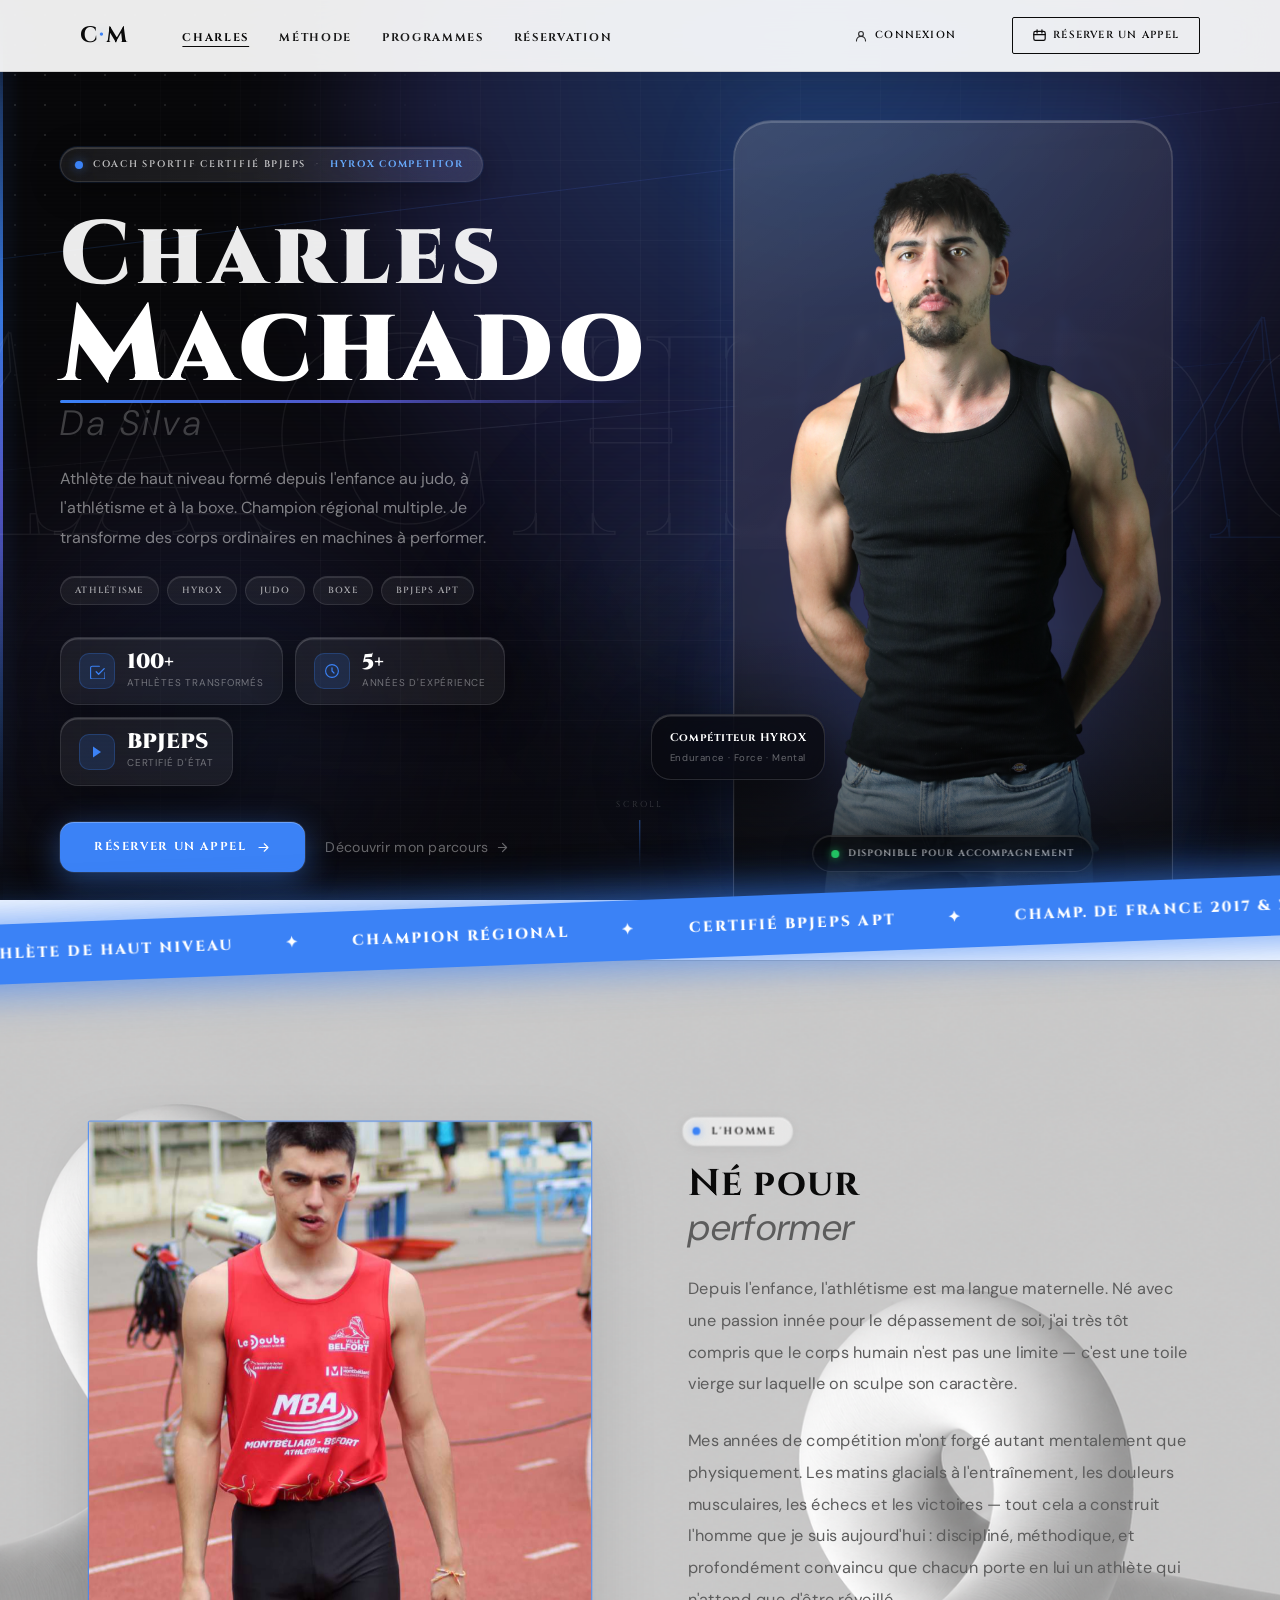
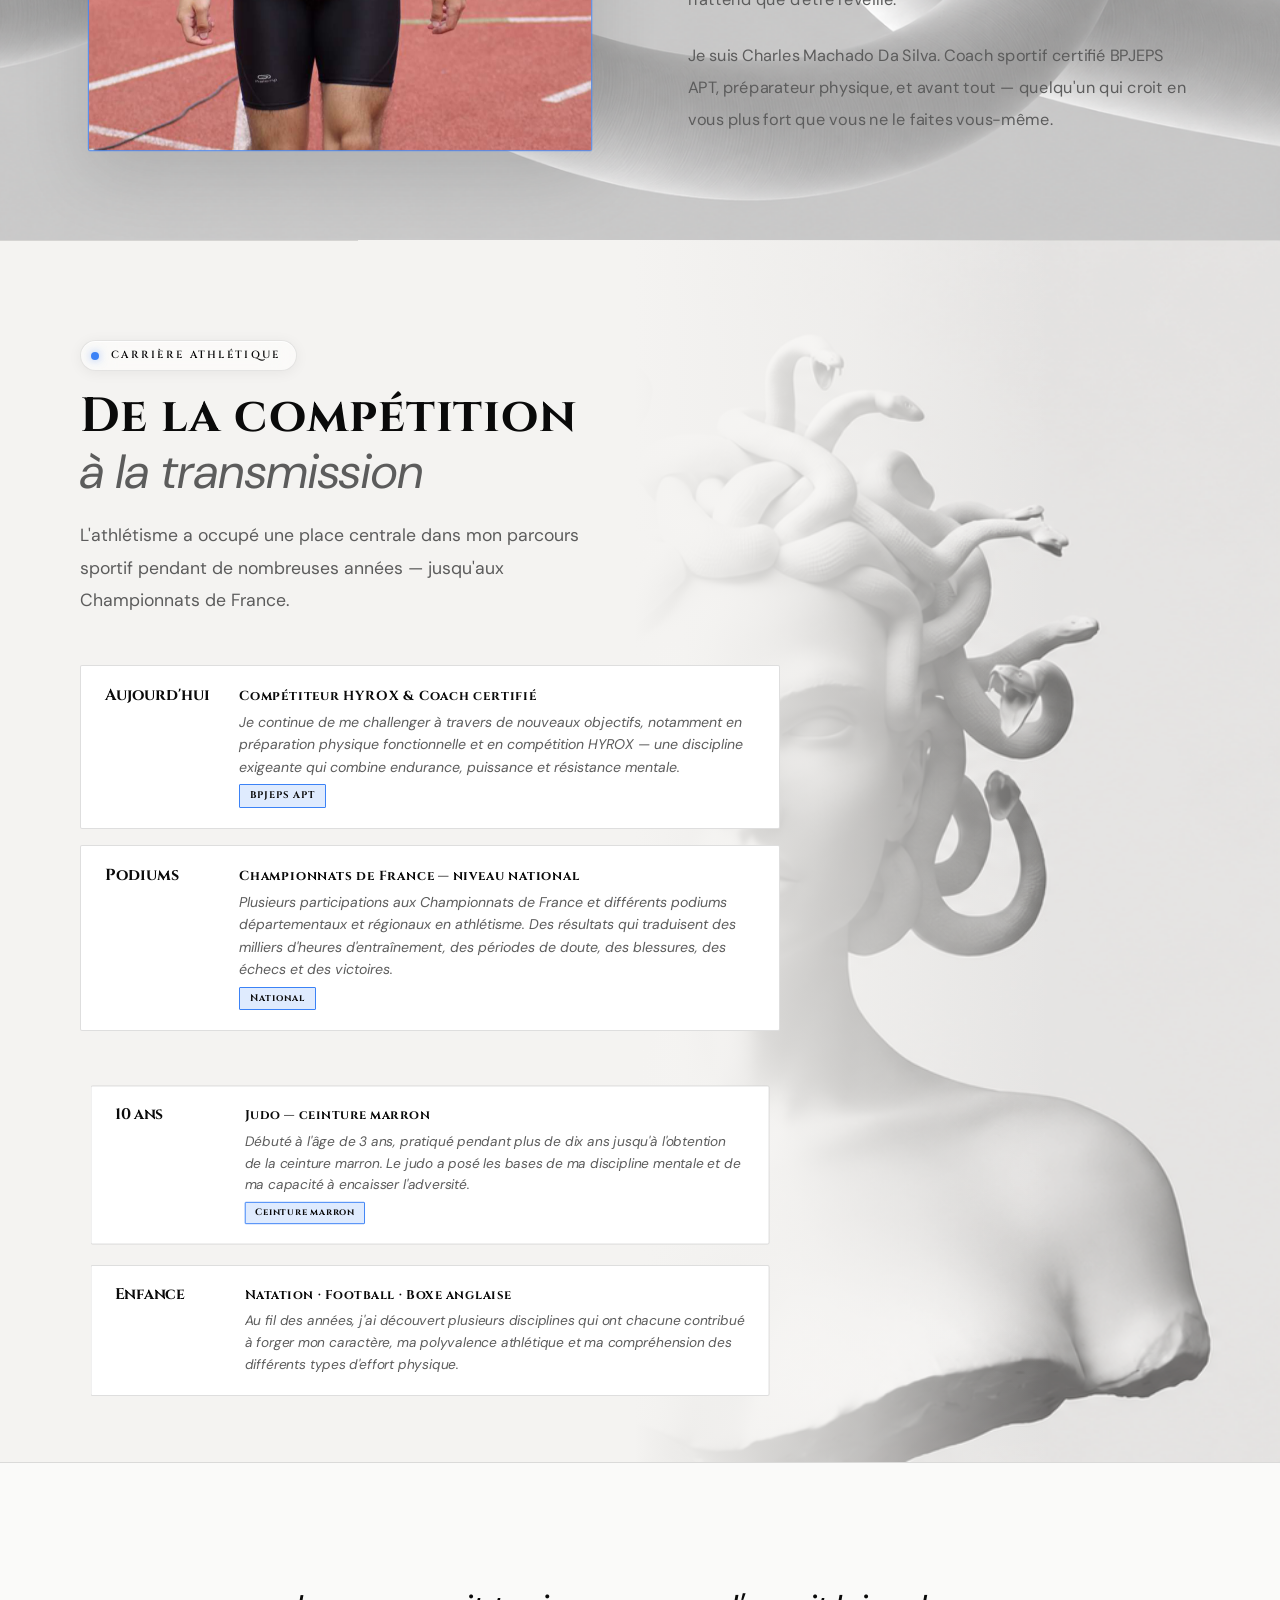
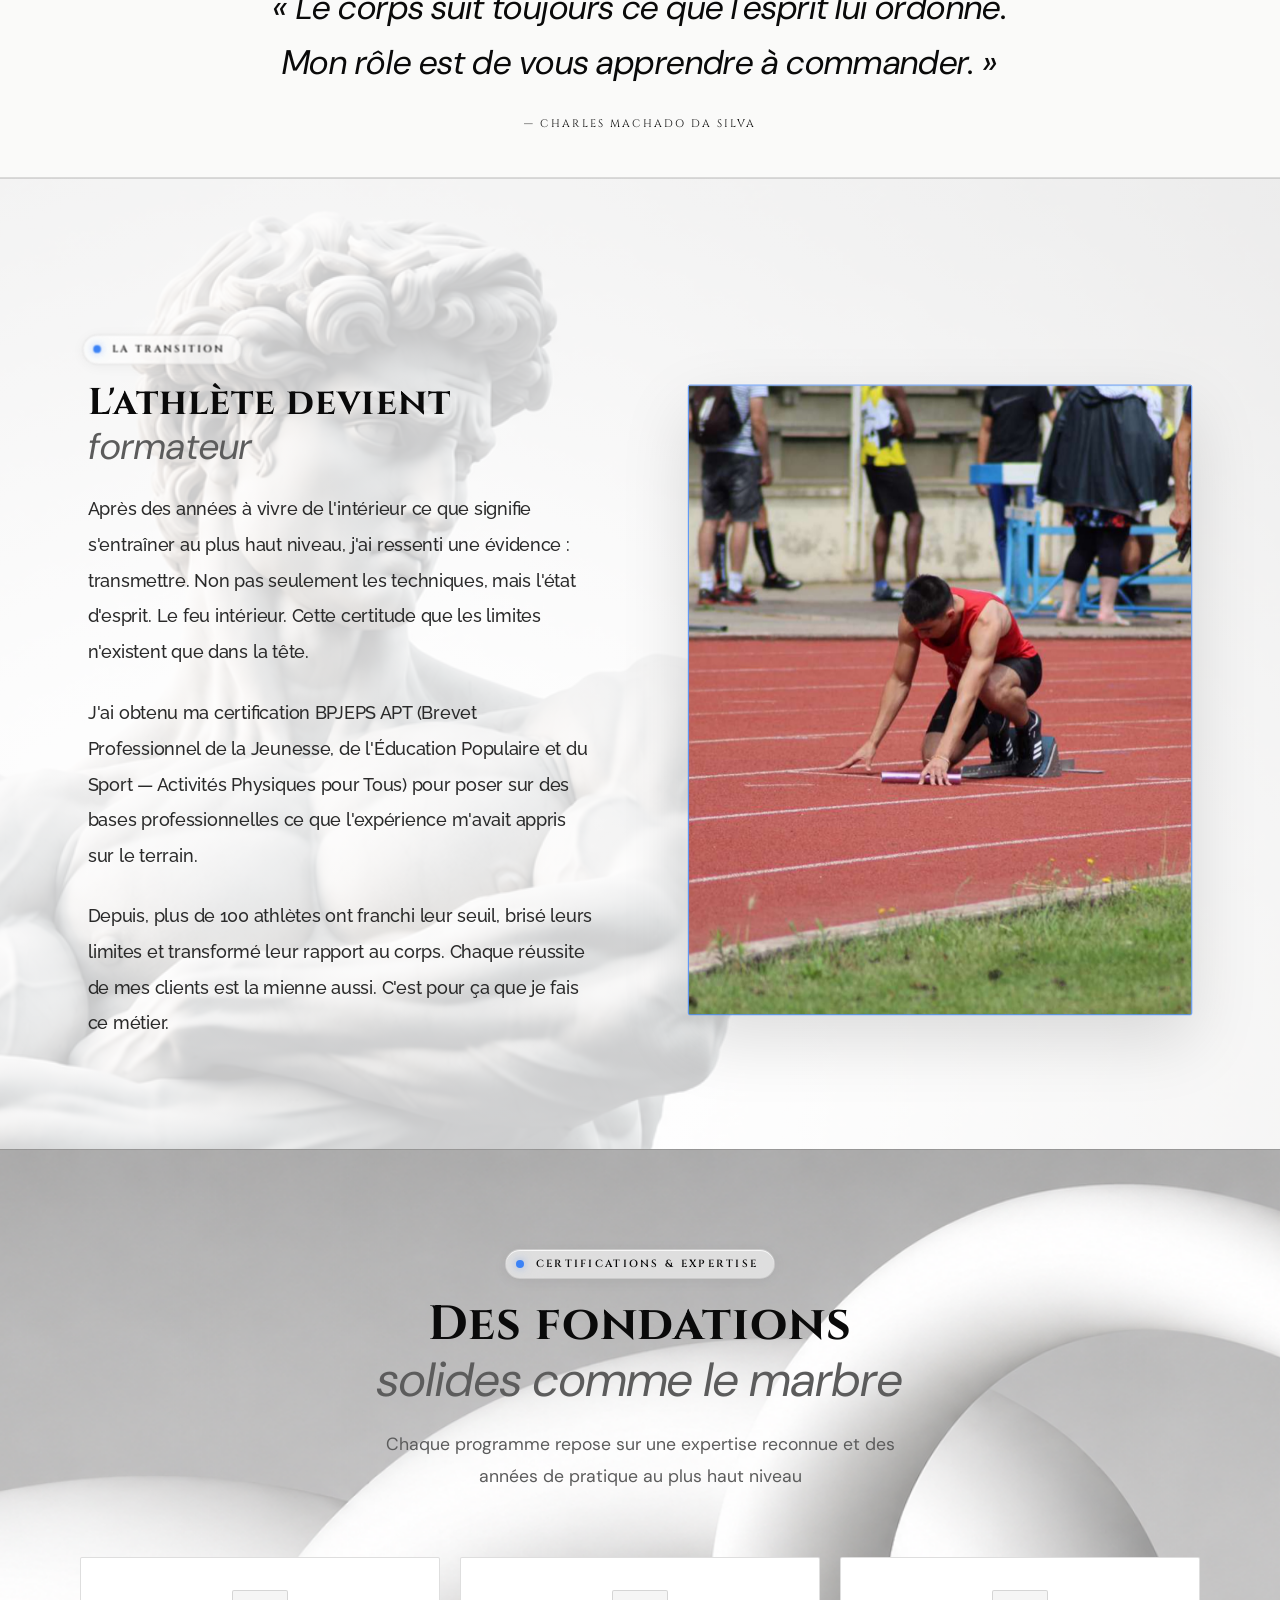
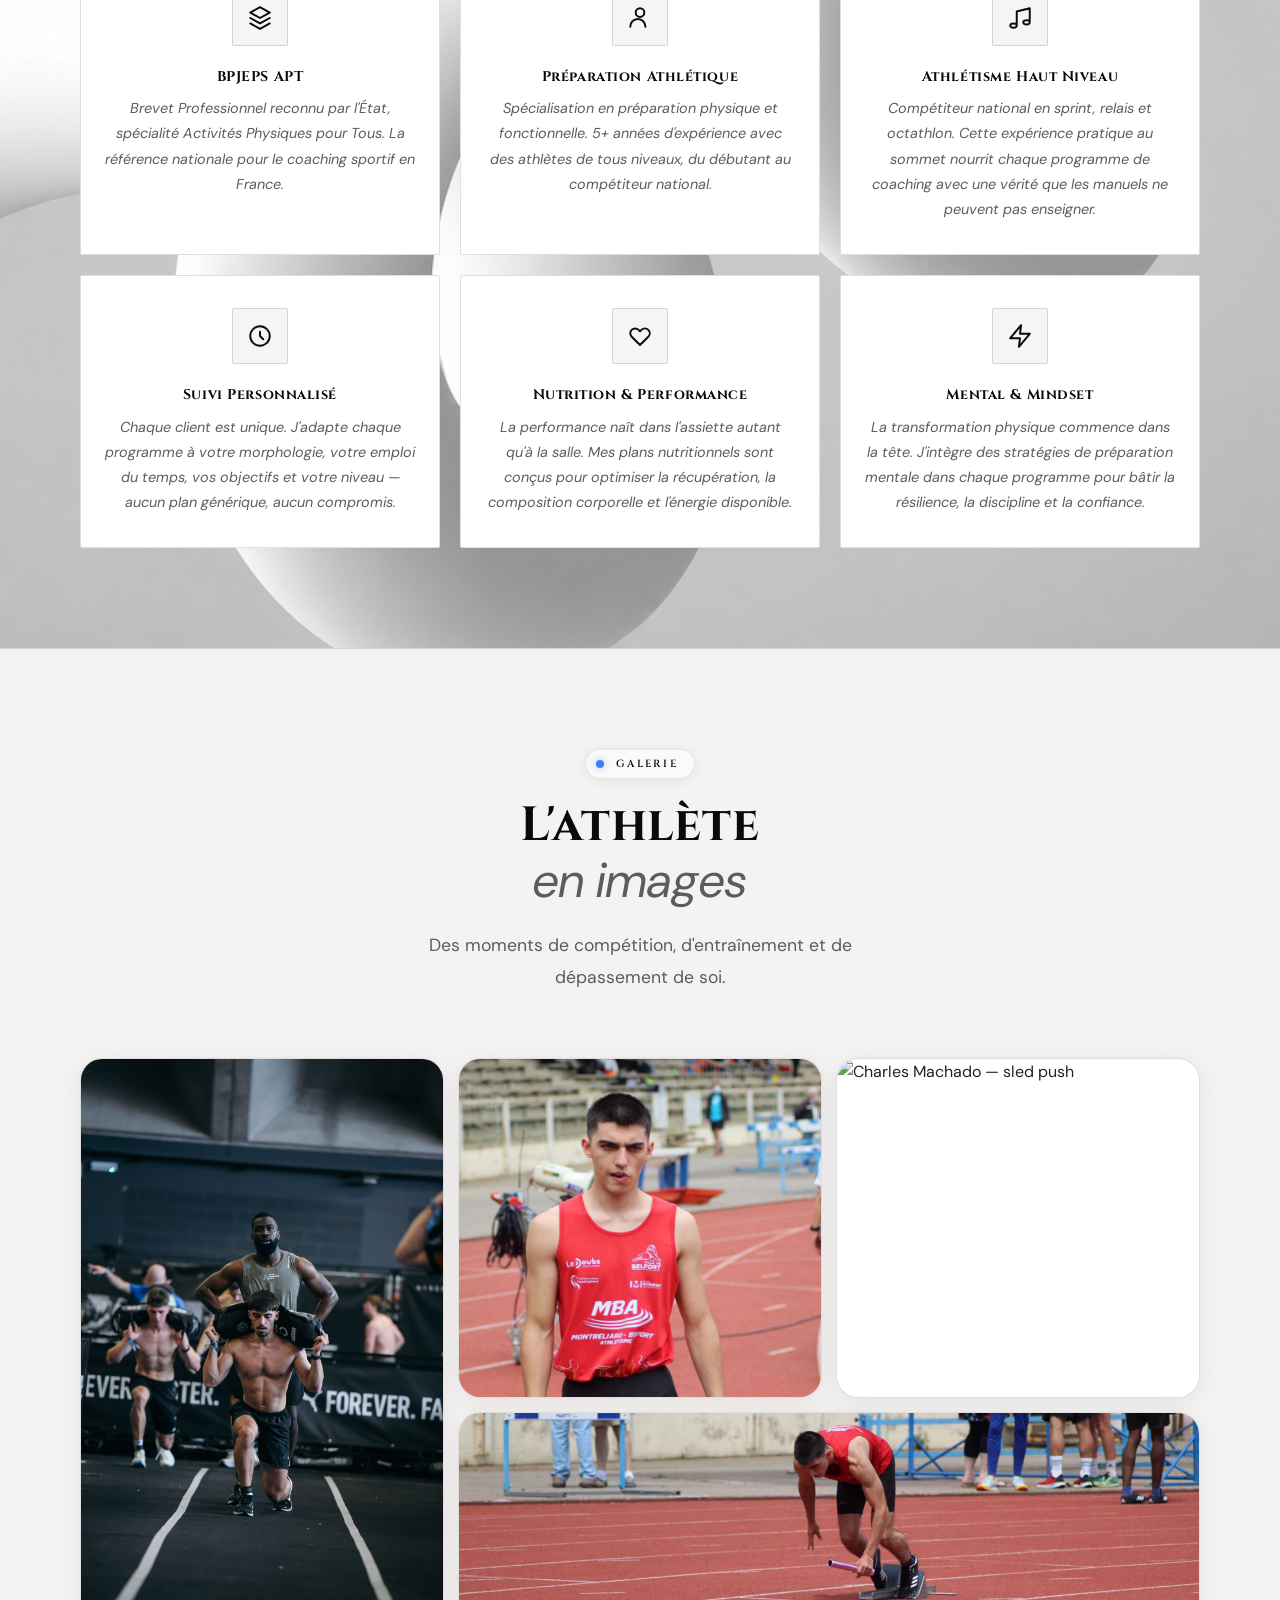
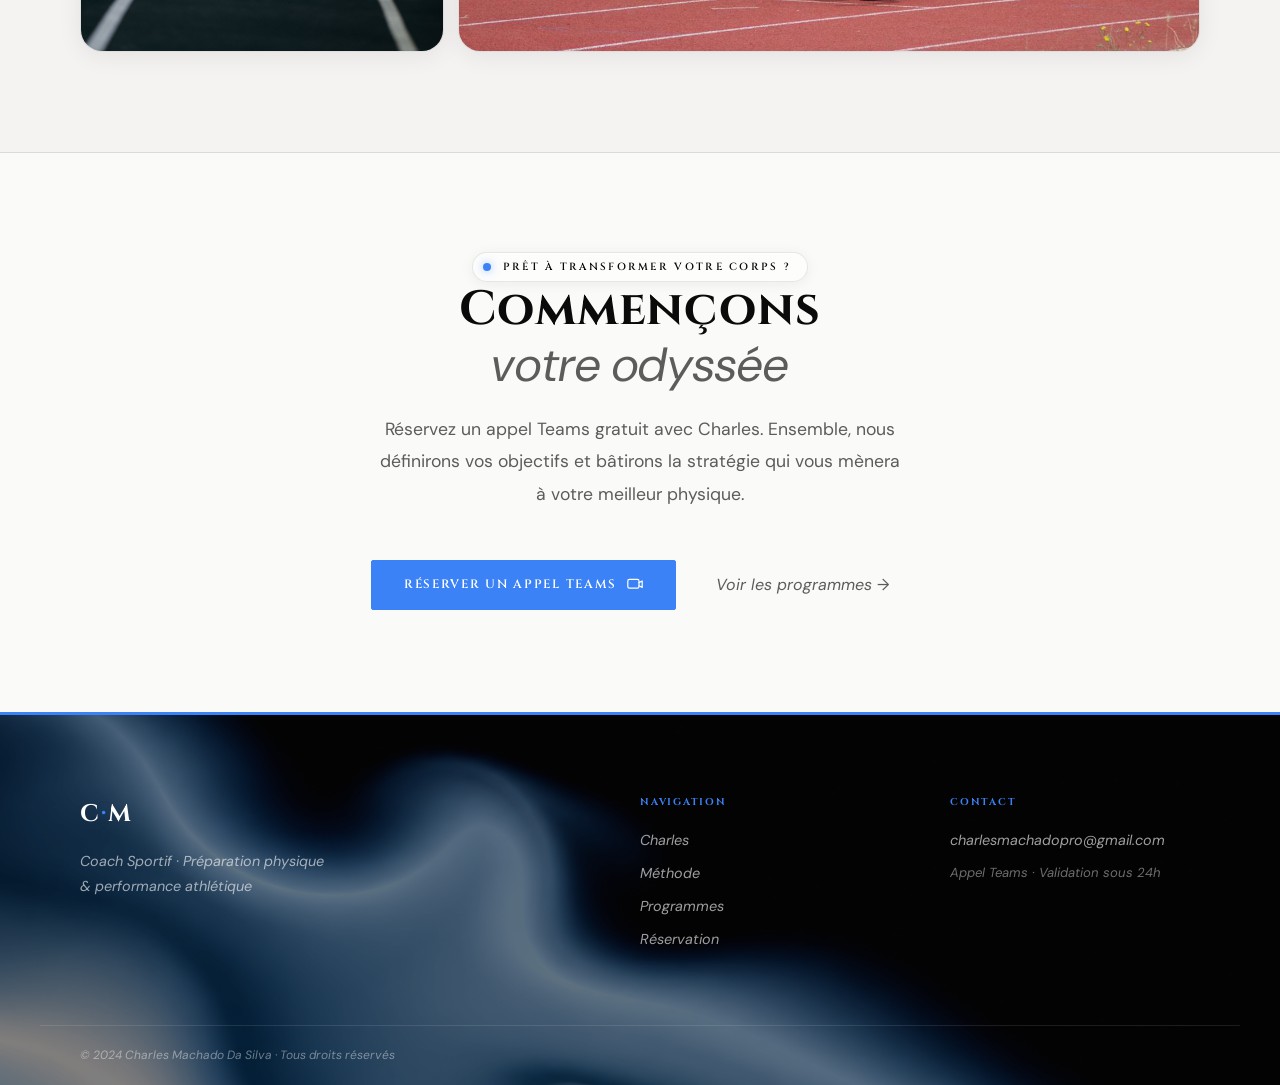
==== commit 2dc1884a: "modification3" ====
--- a/about.html
+++ b/about.html
@@ -61,9 +61,16 @@
       <div class="ah2-aurora ah2-aurora--1"></div>
       <div class="ah2-aurora ah2-aurora--2"></div>
       <div class="ah2-aurora ah2-aurora--3"></div>
+      <div class="ah2-aurora ah2-aurora--4"></div>
       <div class="ah2-noise"></div>
       <div class="ah2-bg-grid"></div>
       <div class="ah2-scanline"></div>
+      <div class="ah2-dot-field"></div>
+      <div class="ah2-cm-back">CM</div>
+      <div class="ah2-diag-streaks"></div>
+      <div class="ah2-edge-text">CHARLES MACHADO DA SILVA · BPJEPS APT · HYROX COMPETITOR</div>
+      <div class="ah2-left-stripe"></div>
+      <div class="ah2-bottom-haze"></div>
     </div>
 
     <!-- ── Texte fantôme MACHADO ── -->
@@ -158,7 +165,6 @@
 
         <!-- Badge flottant bas-gauche -->
         <div class="ah2-float-badge ah2-float-badge--bottom">
-          <div class="ah2-fb-icon">⚡</div>
           <div class="ah2-fb-body">
             <span class="ah2-fb-title">Compétiteur HYROX</span>
             <span class="ah2-fb-sub">Endurance · Force · Mental</span>
--- a/style.css
+++ b/style.css
@@ -2158,8 +2158,8 @@
   position: absolute;
   inset: 0;
   background-image:
-    linear-gradient(rgba(255,255,255,.025) 1px, transparent 1px),
-    linear-gradient(90deg, rgba(255,255,255,.025) 1px, transparent 1px);
+    linear-gradient(rgba(255,255,255,.04) 1px, transparent 1px),
+    linear-gradient(90deg, rgba(255,255,255,.04) 1px, transparent 1px);
   background-size: 80px 80px;
   mask-image: radial-gradient(ellipse 80% 80% at 50% 50%, black 0%, transparent 100%);
   -webkit-mask-image: radial-gradient(ellipse 80% 80% at 50% 50%, black 0%, transparent 100%);
@@ -3659,13 +3659,13 @@
   will-change: transform, opacity;
 }
 .ah2-aurora--1 {
-  width: 900px; height: 900px;
-  top: -320px; right: -200px;
+  width: 1200px; height: 1200px;
+  top: -440px; right: -260px;
   background: radial-gradient(circle at 40% 40%,
-    rgba(59,130,246,.28) 0%,
-    rgba(99,102,241,.14) 40%,
+    rgba(59,130,246,.38) 0%,
+    rgba(99,102,241,.20) 40%,
     transparent 70%);
-  filter: blur(70px);
+  filter: blur(65px);
   animation: aurora-drift-1 18s ease-in-out infinite alternate;
 }
 .ah2-aurora--2 {
@@ -3741,7 +3741,7 @@
   line-height: 1;
   letter-spacing: 0.04em;
   color: transparent;
-  -webkit-text-stroke: 1px rgba(255,255,255,.03);
+  -webkit-text-stroke: 1.5px rgba(255,255,255,.06);
   white-space: nowrap;
   pointer-events: none;
   user-select: none;
@@ -4373,6 +4373,8 @@
   .ah2-float-badge--top { top: 24px; right: -10px; }
   .ah2-float-badge--bottom { bottom: 70px; left: -10px; }
   .ah2-ghost-name { display: none; }
+  .ah2-cm-back { display: none; }
+  .ah2-edge-text { display: none; }
   .ah2-stats-row { gap: 10px; }
   .ah2-stat-widget { padding: 12px 14px; }
 }
@@ -4383,11 +4385,154 @@
   .ah2-stats-row { flex-wrap: wrap; }
   .ah2-float-badge { display: none; }
   .ah2-photo-ring { display: none; }
+  .ah2-cm-back { display: none; }
+  .ah2-edge-text { display: none; }
+  .ah2-dot-field { display: none; }
+  .ah2-left-stripe { display: none; }
   .ah2-right { height: 340px; }
   .ah2-disciplines { gap: 6px; }
   .ah2-disc { font-size: 0.5rem; padding: 5px 11px; }
   .ah2-actions { flex-direction: column; align-items: flex-start; }
   .ah2-cta-btn { width: 100%; justify-content: center; }
+}
+
+/* ══════════════════════════════════════════════
+   HERO ABOUT — Éléments de fond Nike/Adidas
+   ══════════════════════════════════════════════ */
+
+/* 4th aurora — large bottom-right glow */
+.ah2-aurora--4 {
+  width: 900px; height: 700px;
+  bottom: -180px; right: -60px;
+  background: radial-gradient(ellipse at 55% 75%,
+    rgba(59,130,246,.22) 0%,
+    rgba(99,102,241,.1) 45%,
+    transparent 70%);
+  filter: blur(100px);
+  animation: aurora-drift-2 22s ease-in-out infinite alternate-reverse;
+}
+
+/* Dot field — grille de points style Adidas/technique */
+.ah2-dot-field {
+  position: absolute;
+  top: 0; left: 0;
+  width: 55%; height: 80%;
+  background-image: radial-gradient(circle, rgba(255,255,255,.13) 1px, transparent 1px);
+  background-size: 30px 30px;
+  mask-image: radial-gradient(ellipse 88% 88% at 6% 6%, black 0%, transparent 72%);
+  -webkit-mask-image: radial-gradient(ellipse 88% 88% at 6% 6%, black 0%, transparent 72%);
+  pointer-events: none;
+  z-index: 0;
+}
+
+/* Giant CM monogram — identité sportive en fond */
+.ah2-cm-back {
+  position: absolute;
+  top: 50%;
+  right: -1%;
+  transform: translateY(-52%);
+  font-family: 'Cinzel', serif;
+  font-weight: 900;
+  font-size: clamp(14rem, 24vw, 30rem);
+  line-height: 0.85;
+  letter-spacing: -0.06em;
+  color: transparent;
+  -webkit-text-stroke: 1.5px rgba(59,130,246,.1);
+  pointer-events: none;
+  user-select: none;
+  z-index: 0;
+  animation: ghost-breathe 14s ease-in-out infinite;
+}
+
+/* Diagonal streaks — lignes de vitesse athlétiques */
+.ah2-diag-streaks {
+  position: absolute;
+  inset: 0;
+  overflow: hidden;
+  pointer-events: none;
+  z-index: 0;
+}
+.ah2-diag-streaks::before {
+  content: '';
+  position: absolute;
+  top: 20%;
+  left: -30%;
+  width: 160%;
+  height: 1px;
+  background: linear-gradient(90deg,
+    transparent 0%,
+    rgba(59,130,246,.18) 28%,
+    rgba(99,102,241,.12) 58%,
+    transparent 100%);
+  transform: rotate(-7deg);
+  animation: ah2-streak-pulse 9s ease-in-out infinite;
+}
+.ah2-diag-streaks::after {
+  content: '';
+  position: absolute;
+  top: 46%;
+  left: -20%;
+  width: 140%;
+  height: 1px;
+  background: linear-gradient(90deg,
+    transparent 0%,
+    rgba(255,255,255,.07) 38%,
+    rgba(59,130,246,.09) 68%,
+    transparent 100%);
+  transform: rotate(-5deg);
+  animation: ah2-streak-pulse 13s ease-in-out infinite 5.5s;
+}
+@keyframes ah2-streak-pulse {
+  0%,100% { opacity: 0.45; }
+  50%     { opacity: 1; }
+}
+
+/* Vertical edge text — détail graphique sport brand */
+.ah2-edge-text {
+  position: absolute;
+  right: 18px;
+  top: 50%;
+  transform: translateY(-50%) rotate(90deg);
+  font-family: 'Cinzel', serif;
+  font-size: 0.43rem;
+  font-weight: 600;
+  letter-spacing: 0.45em;
+  text-transform: uppercase;
+  color: rgba(255,255,255,.065);
+  white-space: nowrap;
+  pointer-events: none;
+  user-select: none;
+  z-index: 1;
+}
+
+/* Left accent stripe — signature visuelle Adidas */
+.ah2-left-stripe {
+  position: absolute;
+  left: 0; top: 0; bottom: 0;
+  width: 3px;
+  background: linear-gradient(
+    to bottom,
+    transparent 0%,
+    rgba(59,130,246,.4) 12%,
+    rgba(59,130,246,.9) 35%,
+    rgba(99,102,241,.8) 55%,
+    rgba(59,130,246,.4) 78%,
+    transparent 100%
+  );
+  box-shadow: 0 0 20px rgba(59,130,246,.5), 0 0 50px rgba(59,130,246,.18);
+}
+
+/* Bottom haze — ancrage profondeur photo */
+.ah2-bottom-haze {
+  position: absolute;
+  bottom: 0; left: 0; right: 0;
+  height: 38%;
+  background: linear-gradient(to top,
+    rgba(7,7,9,.65) 0%,
+    rgba(7,7,9,.28) 50%,
+    transparent 100%);
+  pointer-events: none;
+  z-index: 0;
 }
 
 /* ══════════════════════════════════════════════
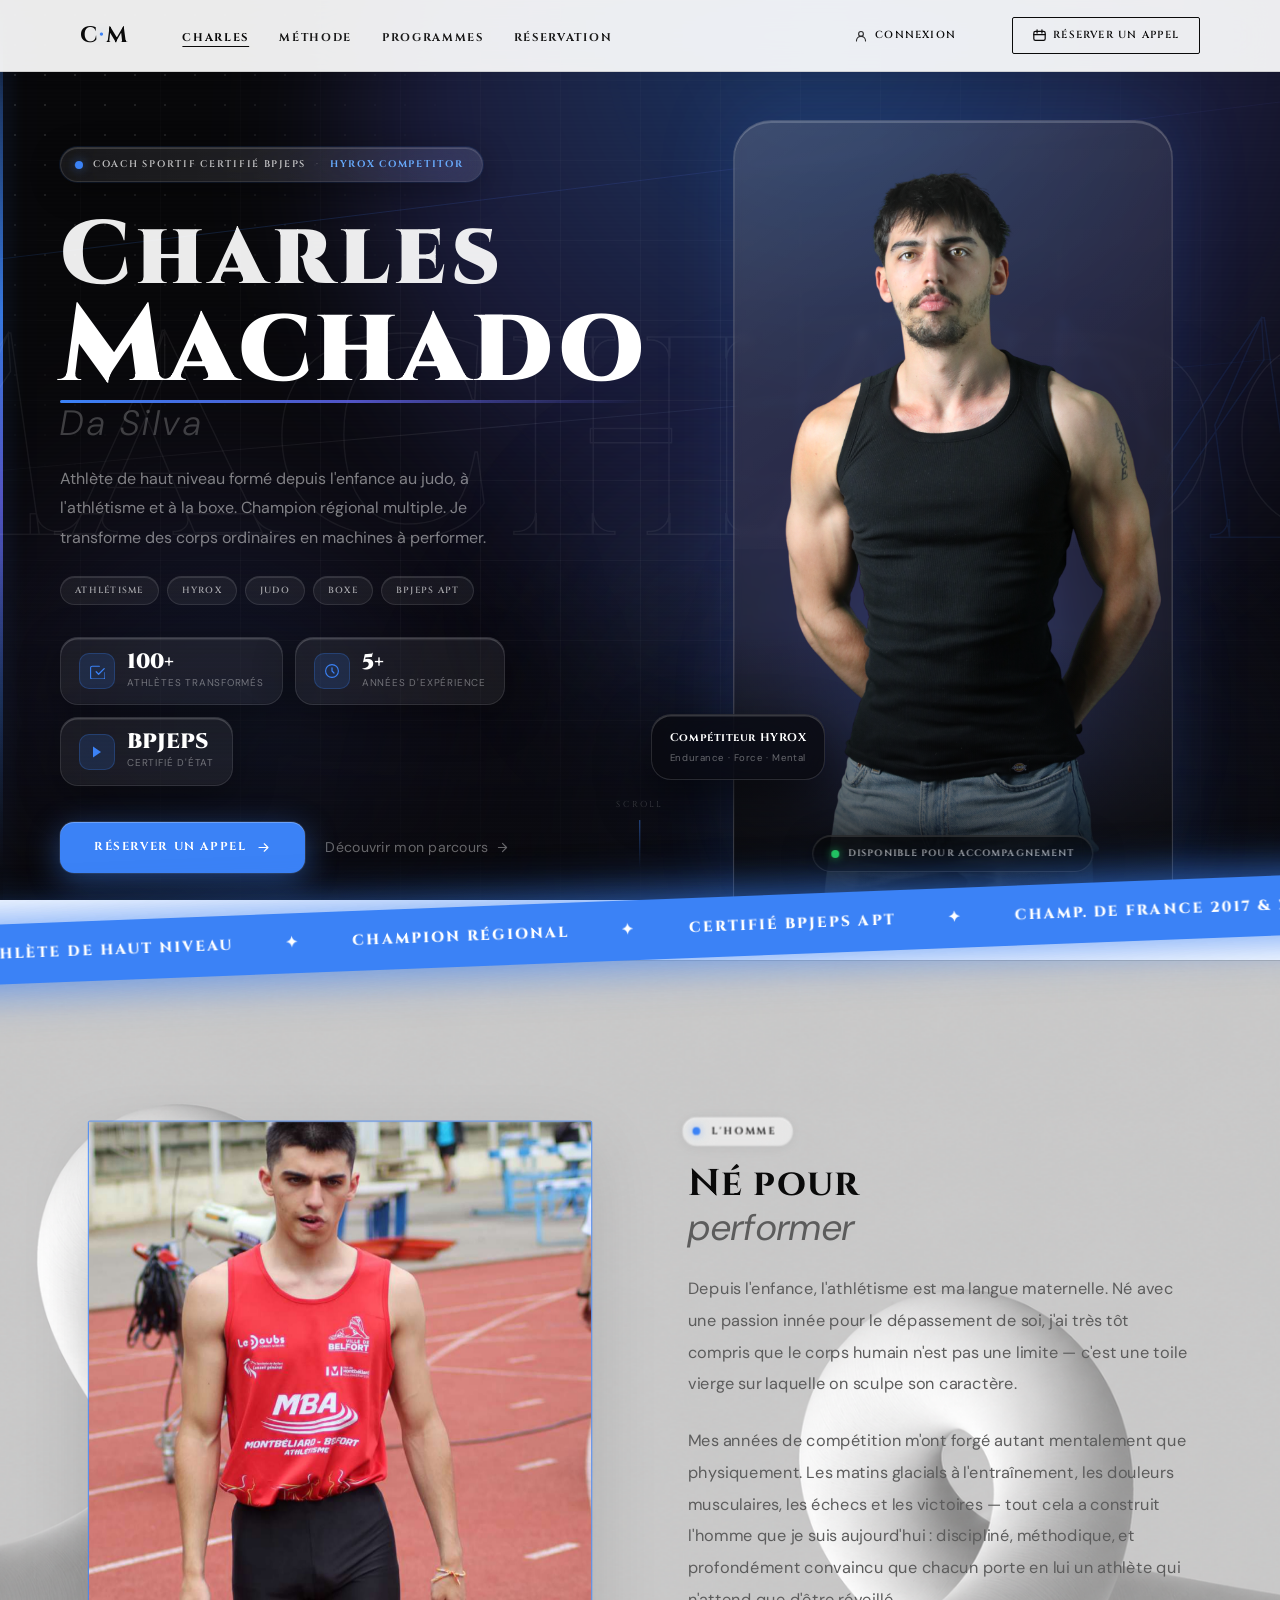
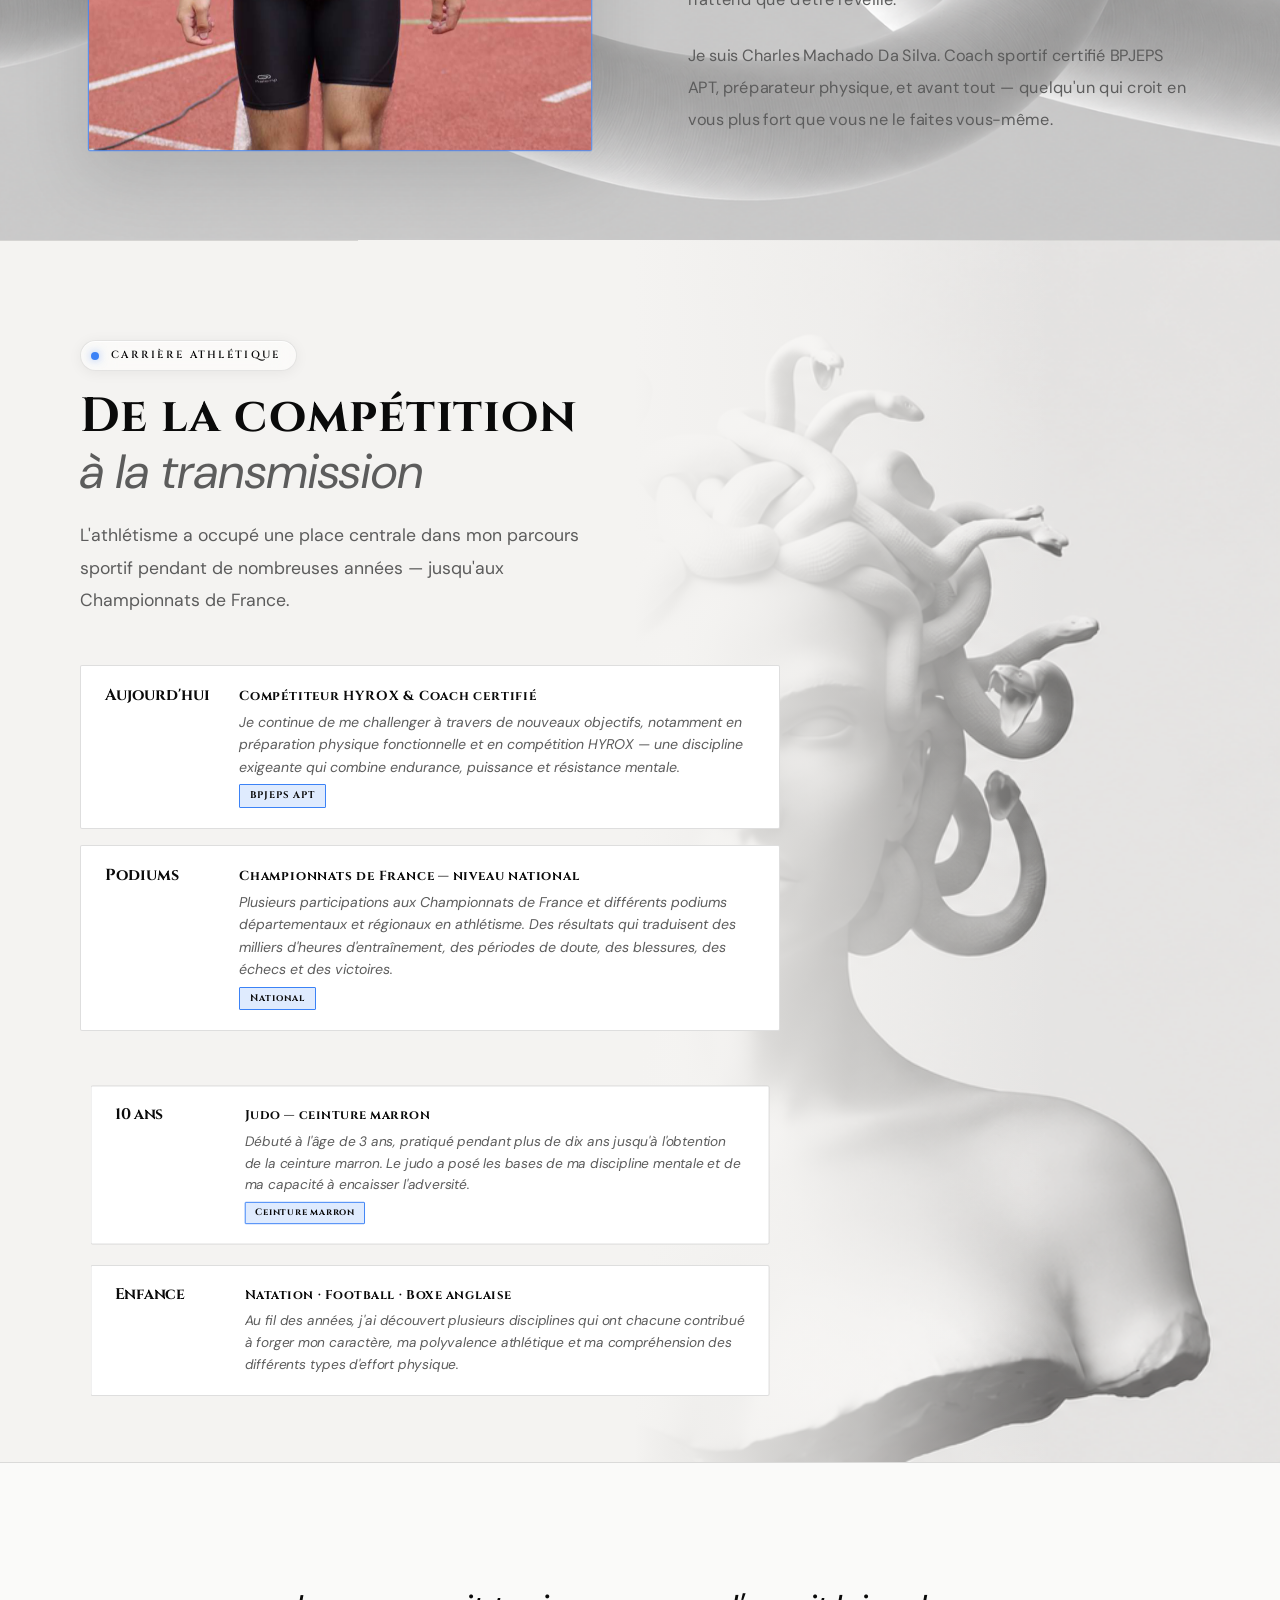
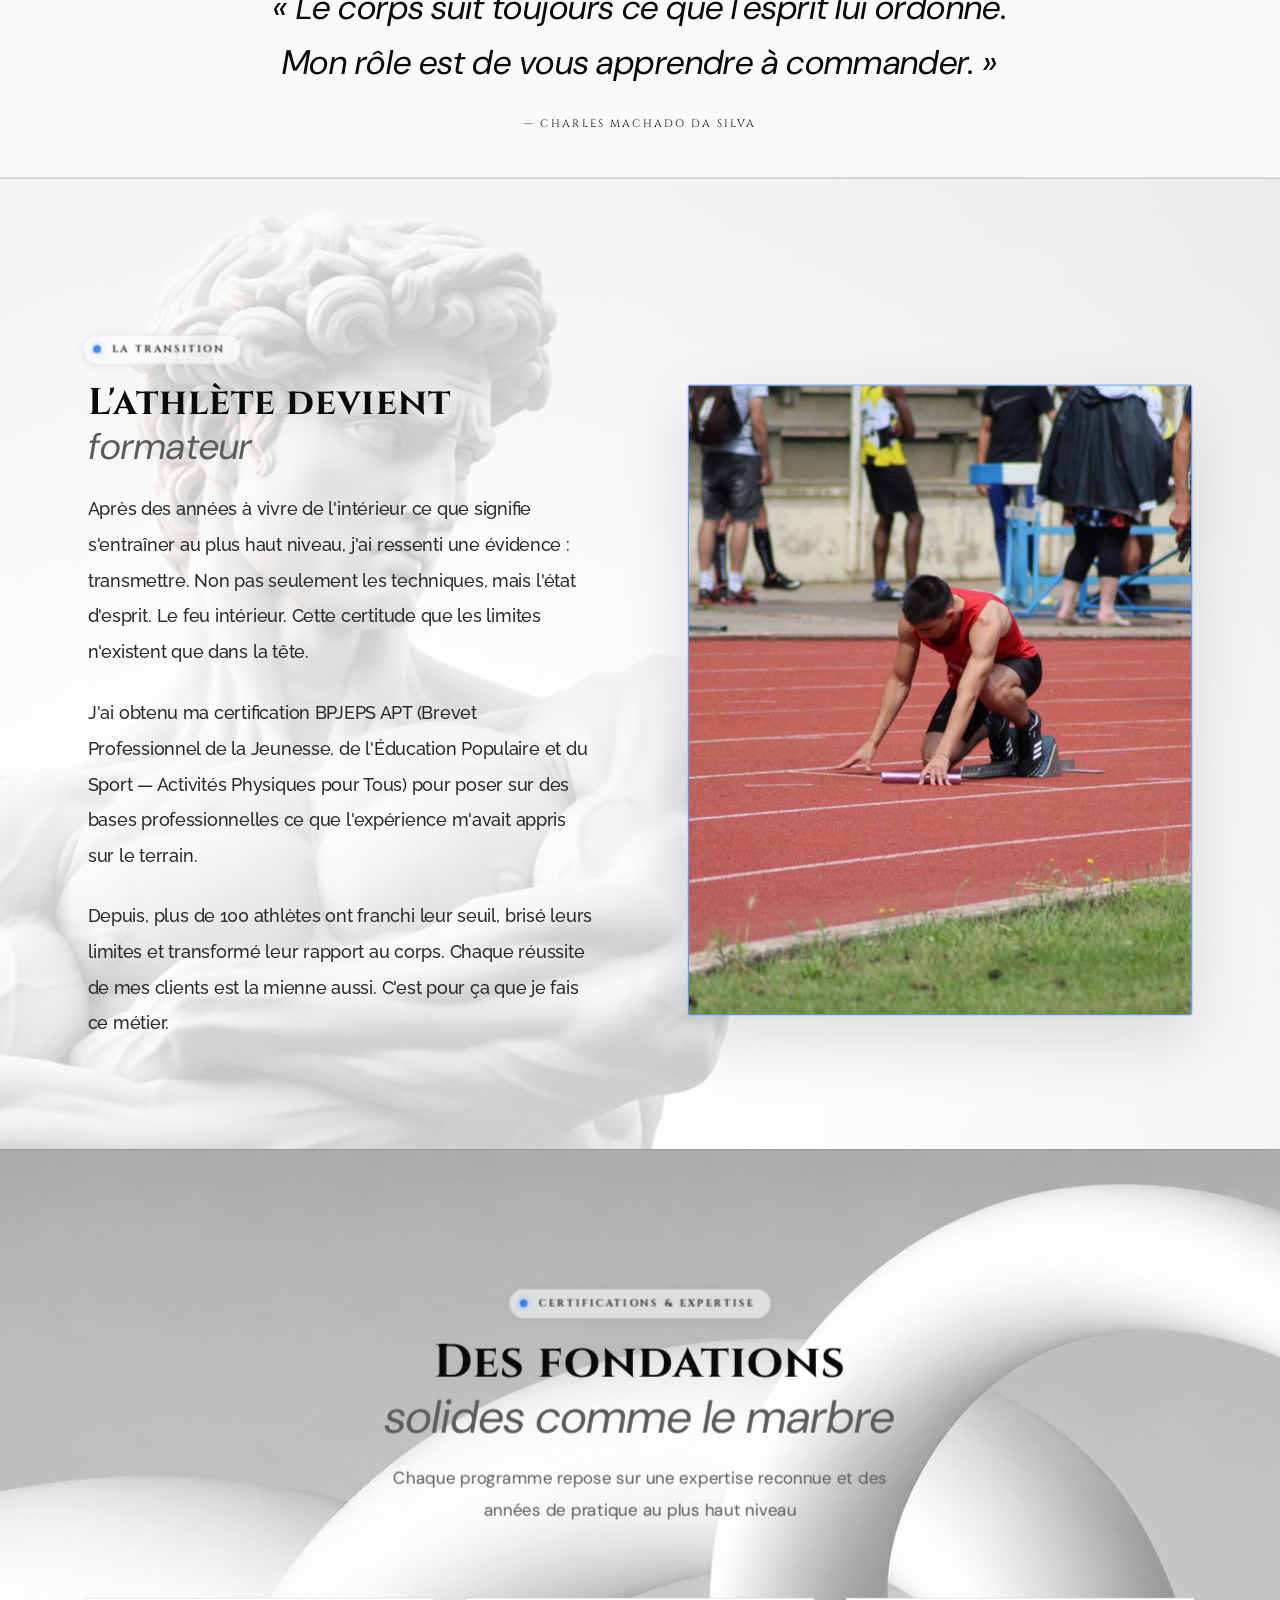
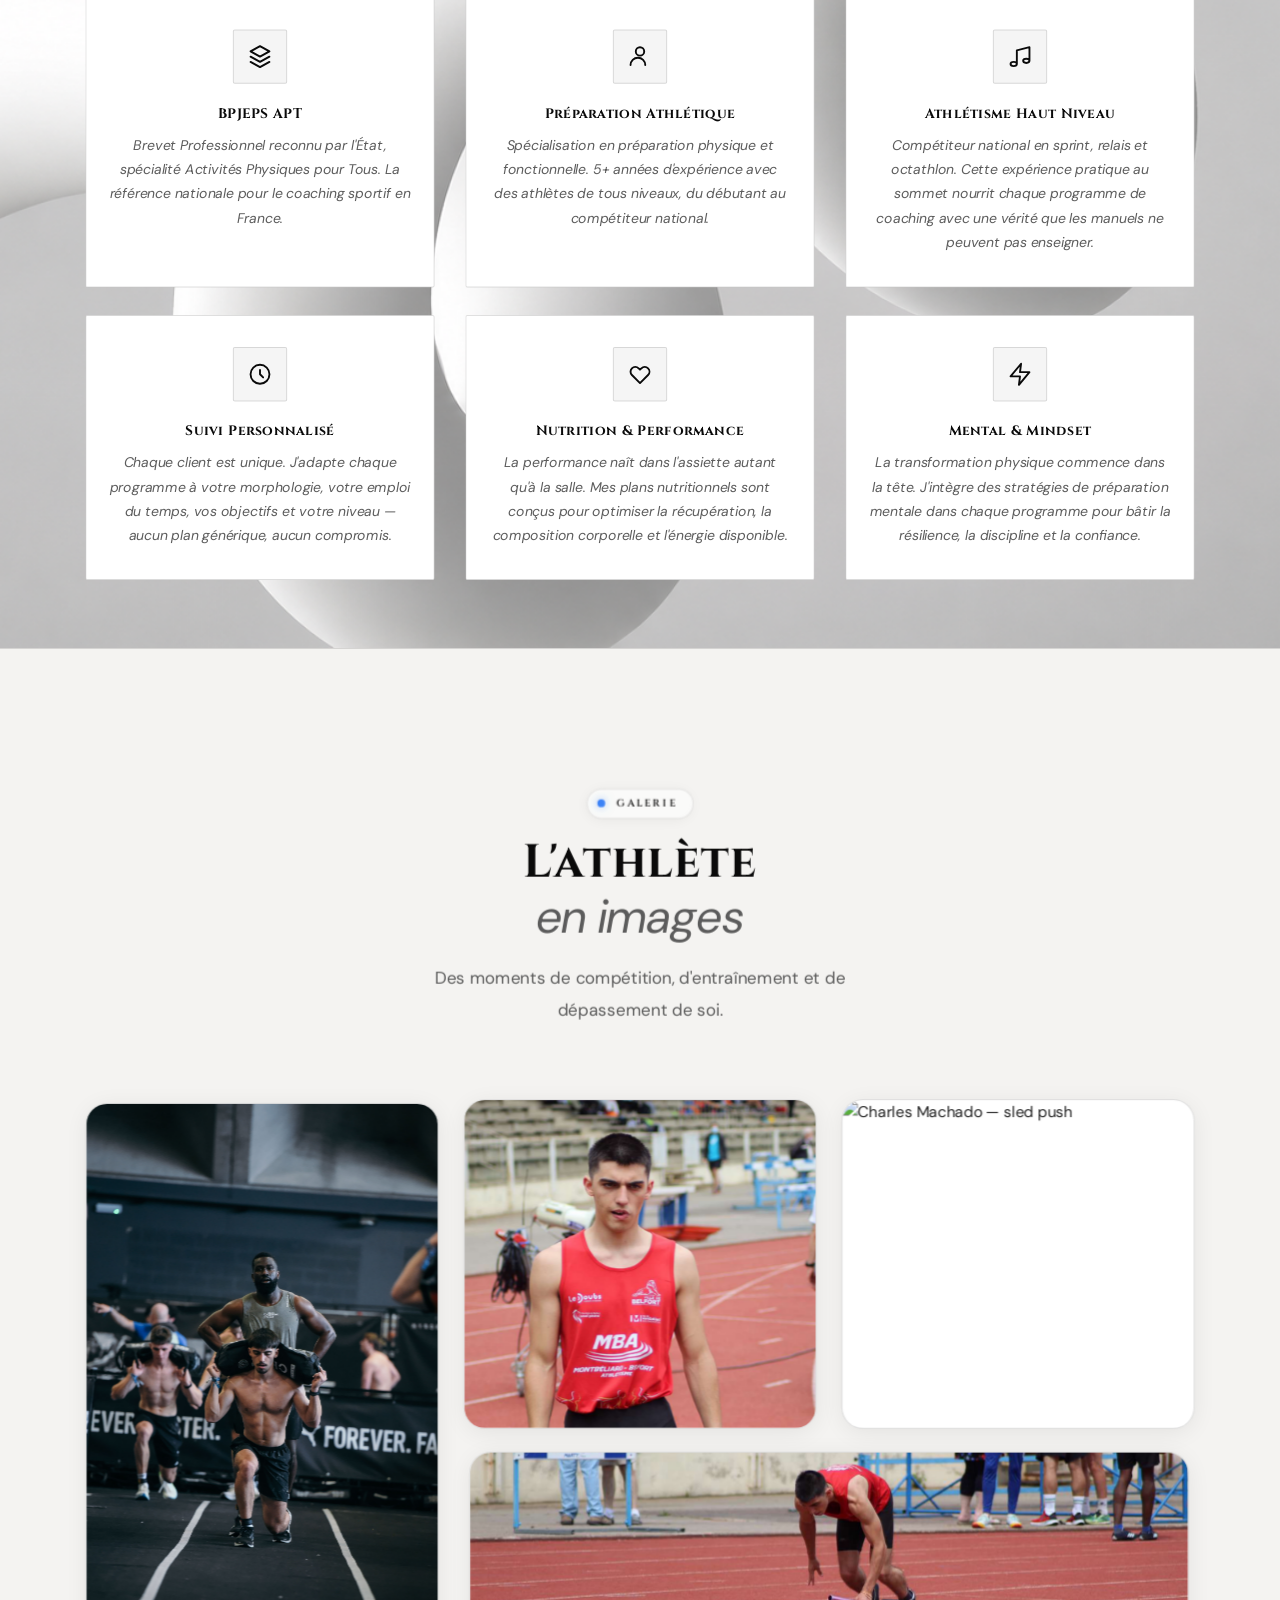
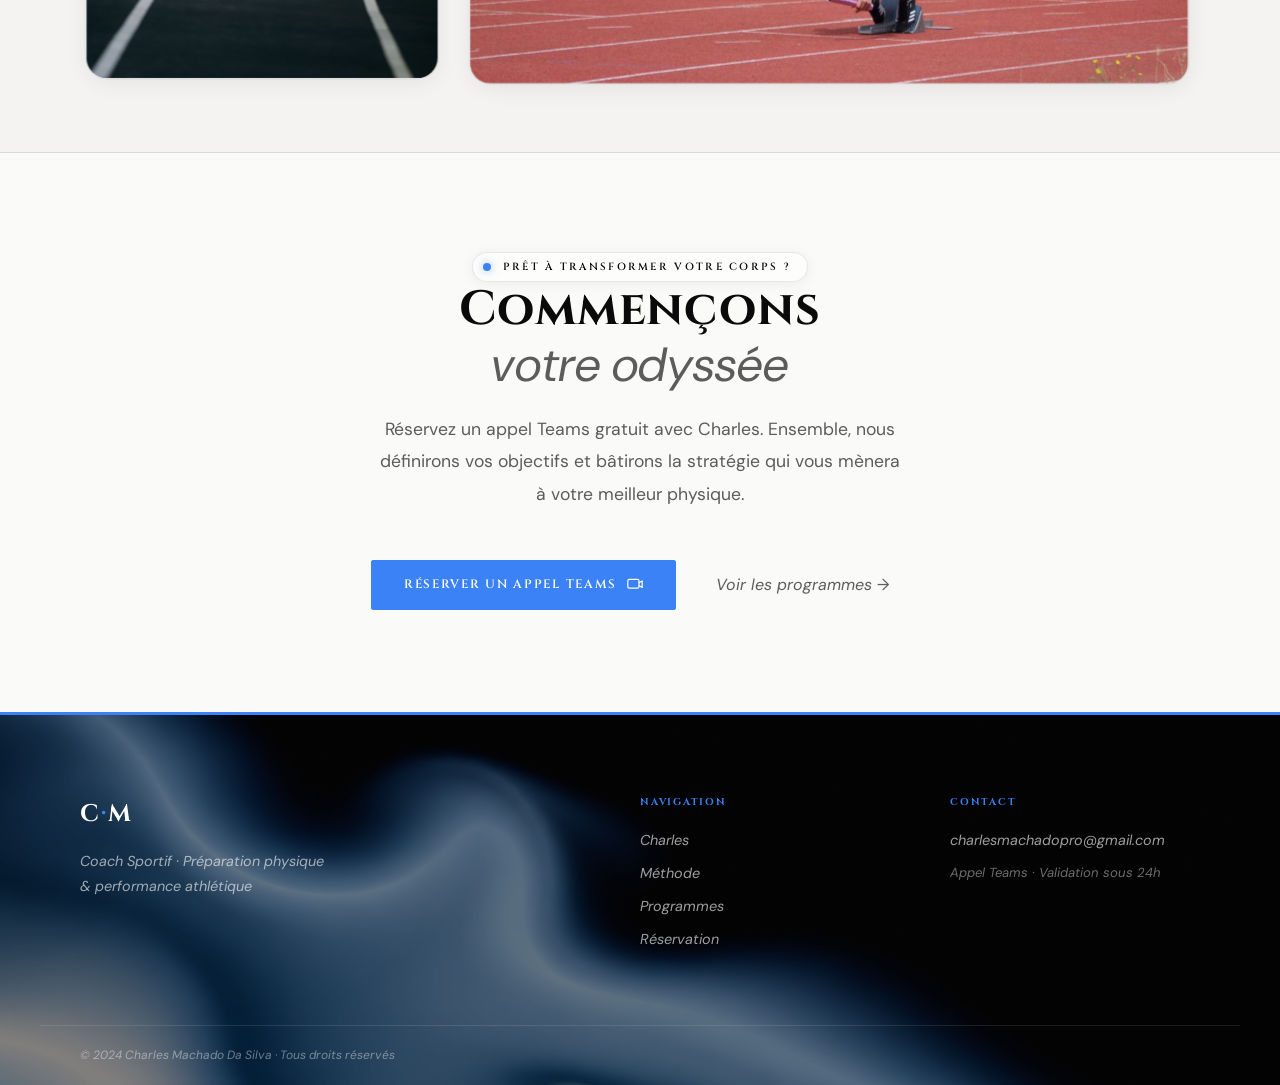
==== commit 76159b48: "modification4" ====
--- a/about.html
+++ b/about.html
@@ -180,7 +180,7 @@
             <div class="ah2-photo-card-shine"></div>
             <div class="ah2-photo-scanbar"></div>
             <img src="imagehyrox/pose1.png" alt="Charles Machado" class="ah2-photo" id="ah2Photo"
-              onerror="this.src='imagehyrox/charles-bras-croises.png'"/>
+              loading="lazy" onerror="this.src='imagehyrox/charles-bras-croises.png'"/>
             <!-- Overlay gradient bas -->
             <div class="ah2-photo-gradient"></div>
           </div>
@@ -255,7 +255,7 @@
   <!-- SECTION : CARRIÈRE ATHLÉTIQUE (fond sombre) -->
   <section class="career-section">
     <div class="career-bg">
-      <img src="imagehyrox/statue.png" alt="" onerror="this.style.display='none'"/>
+      <img src="imagehyrox/statue.png" alt="" loading="lazy" onerror="this.style.display='none'"/>
       <div class="career-bg-overlay"></div>
     </div>
     <div class="section-inner">
@@ -494,7 +494,7 @@
   <!-- FOOTER -->
   <footer class="footer">
     <div class="footer-statue-bg">
-      <img src="imagehyrox/blue2.png" alt="" onerror="this.style.display='none'"/>
+      <img src="imagehyrox/blue2.png" alt="" loading="lazy" onerror="this.style.display='none'"/>
       <div class="footer-overlay"></div>
     </div>
     <div class="footer-inner">
--- a/style.css
+++ b/style.css
@@ -2772,7 +2772,7 @@
 @media (max-width: 768px) {
 
   /* ── Variables mobiles ── */
-  :root { --nav-h: 60px; }
+  :root { --nav-h: 56px; }
 
   /* ── Safe-area (encoche iPhone) + no horizontal scroll ── */
   html, body { overflow-x: hidden; }
@@ -3099,6 +3099,51 @@
   .timeline-year { font-size: 0.9rem; }
   .cta-actions { flex-direction: column; align-items: center; gap: 12px; }
   .cta-actions .btn-primary { width: 100%; max-width: 360px; justify-content: center; }
+
+  /* ─────────────────── CORRECTIFS TOUCH MANQUANTS ─────────────────── */
+
+  /* iOS zoom prevention — font-size 16px obligatoire sur tous les champs */
+  .form-group input,
+  .form-group select,
+  .form-group textarea { font-size: 16px !important; }
+
+  /* Créneaux horaires — cible tactile ≥ 44px */
+  .time-slot {
+    min-height: 44px;
+    display: flex;
+    align-items: center;
+    justify-content: center;
+  }
+
+  /* Formation foot — empilement vertical + bouton pleine largeur */
+  .formation-foot {
+    flex-direction: column;
+    align-items: stretch;
+    gap: 12px;
+  }
+  .formation-btn {
+    width: 100%;
+    justify-content: center;
+    padding: 16px 20px;
+  }
+
+  /* Modal ✕ — cible tactile 44×44 */
+  .modal-close { width: 44px; height: 44px; }
+
+  /* Visual break — hauteur réduite sur mobile */
+  .visual-break { height: 260px; }
+
+  /* Swipe slider — pleine largeur sur mobile */
+  .swipe-slider { width: 100%; max-width: none; }
+
+  /* Boutons de navigation calendrier — touch-friendly */
+  .cal-nav-btn { width: 40px; height: 40px; }
+
+  /* Liens footer — zone tactile minimum */
+  .footer-col a { padding: 8px 0; margin-bottom: 2px; }
+
+  /* Bouton déconnexion — touch-friendly */
+  .btn-logout { padding: 10px 16px; min-height: 44px; }
 }
 
 
@@ -3130,6 +3175,7 @@
 
   .booking-wrapper { padding: 20px 14px; }
   .time-slots { grid-template-columns: repeat(2, 1fr); }
+  .time-slot { min-height: 48px; }
   .cal-weekdays span { padding: 6px 1px; }
 
   .modal-box { padding: 10px 16px calc(38px + env(safe-area-inset-bottom)); border-radius: 20px 20px 0 0; }
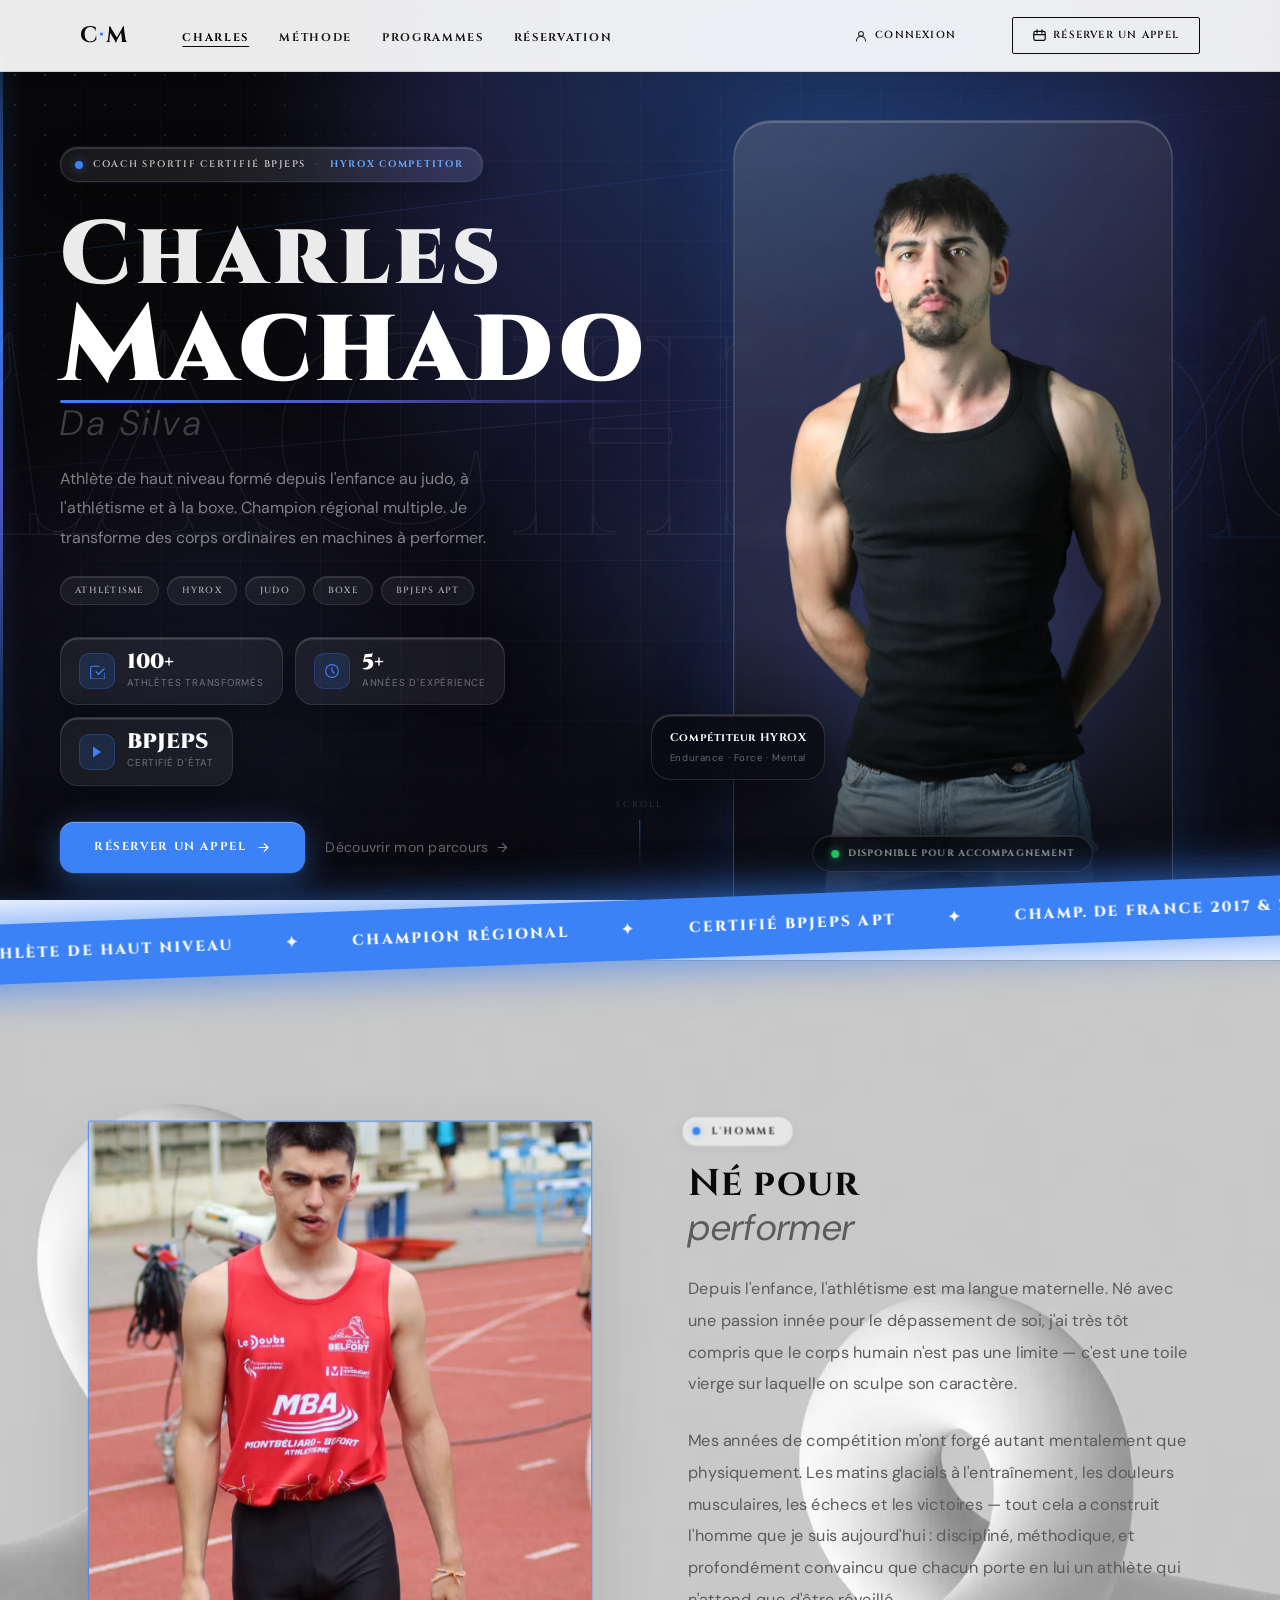
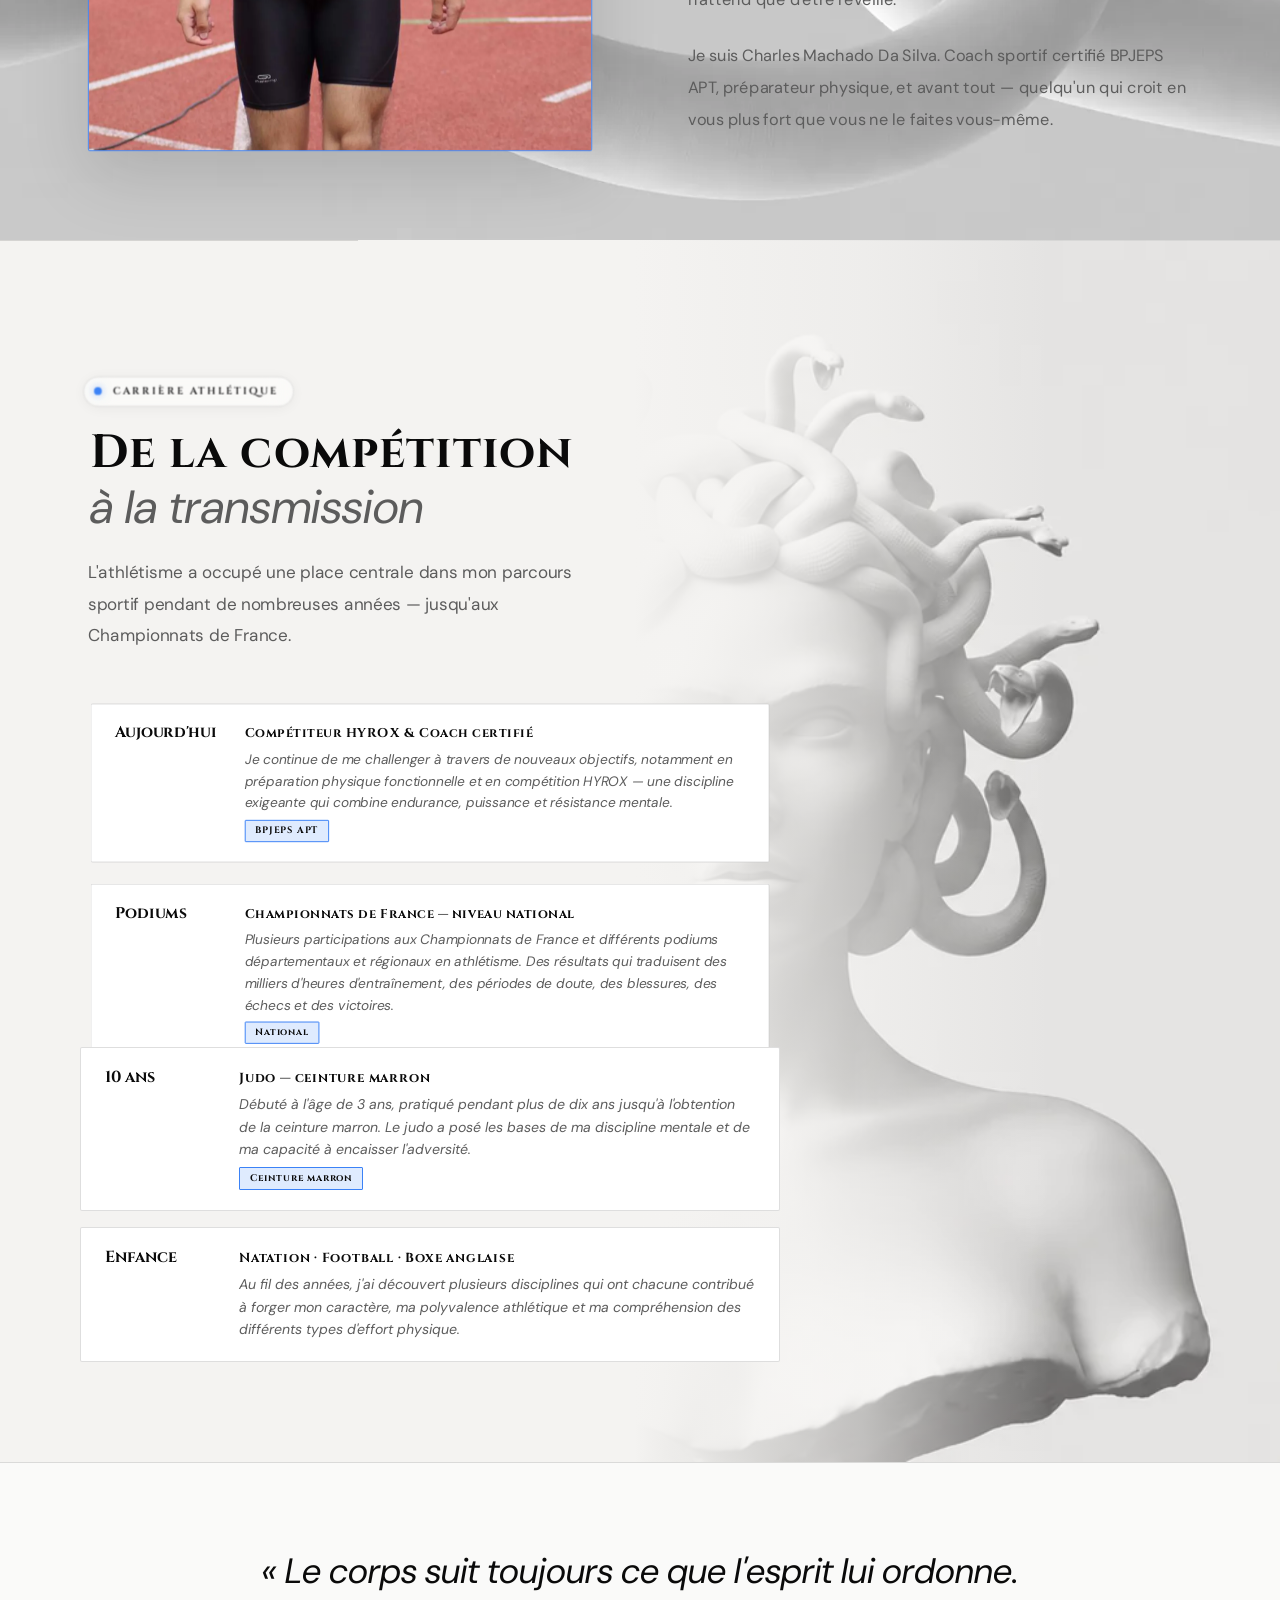
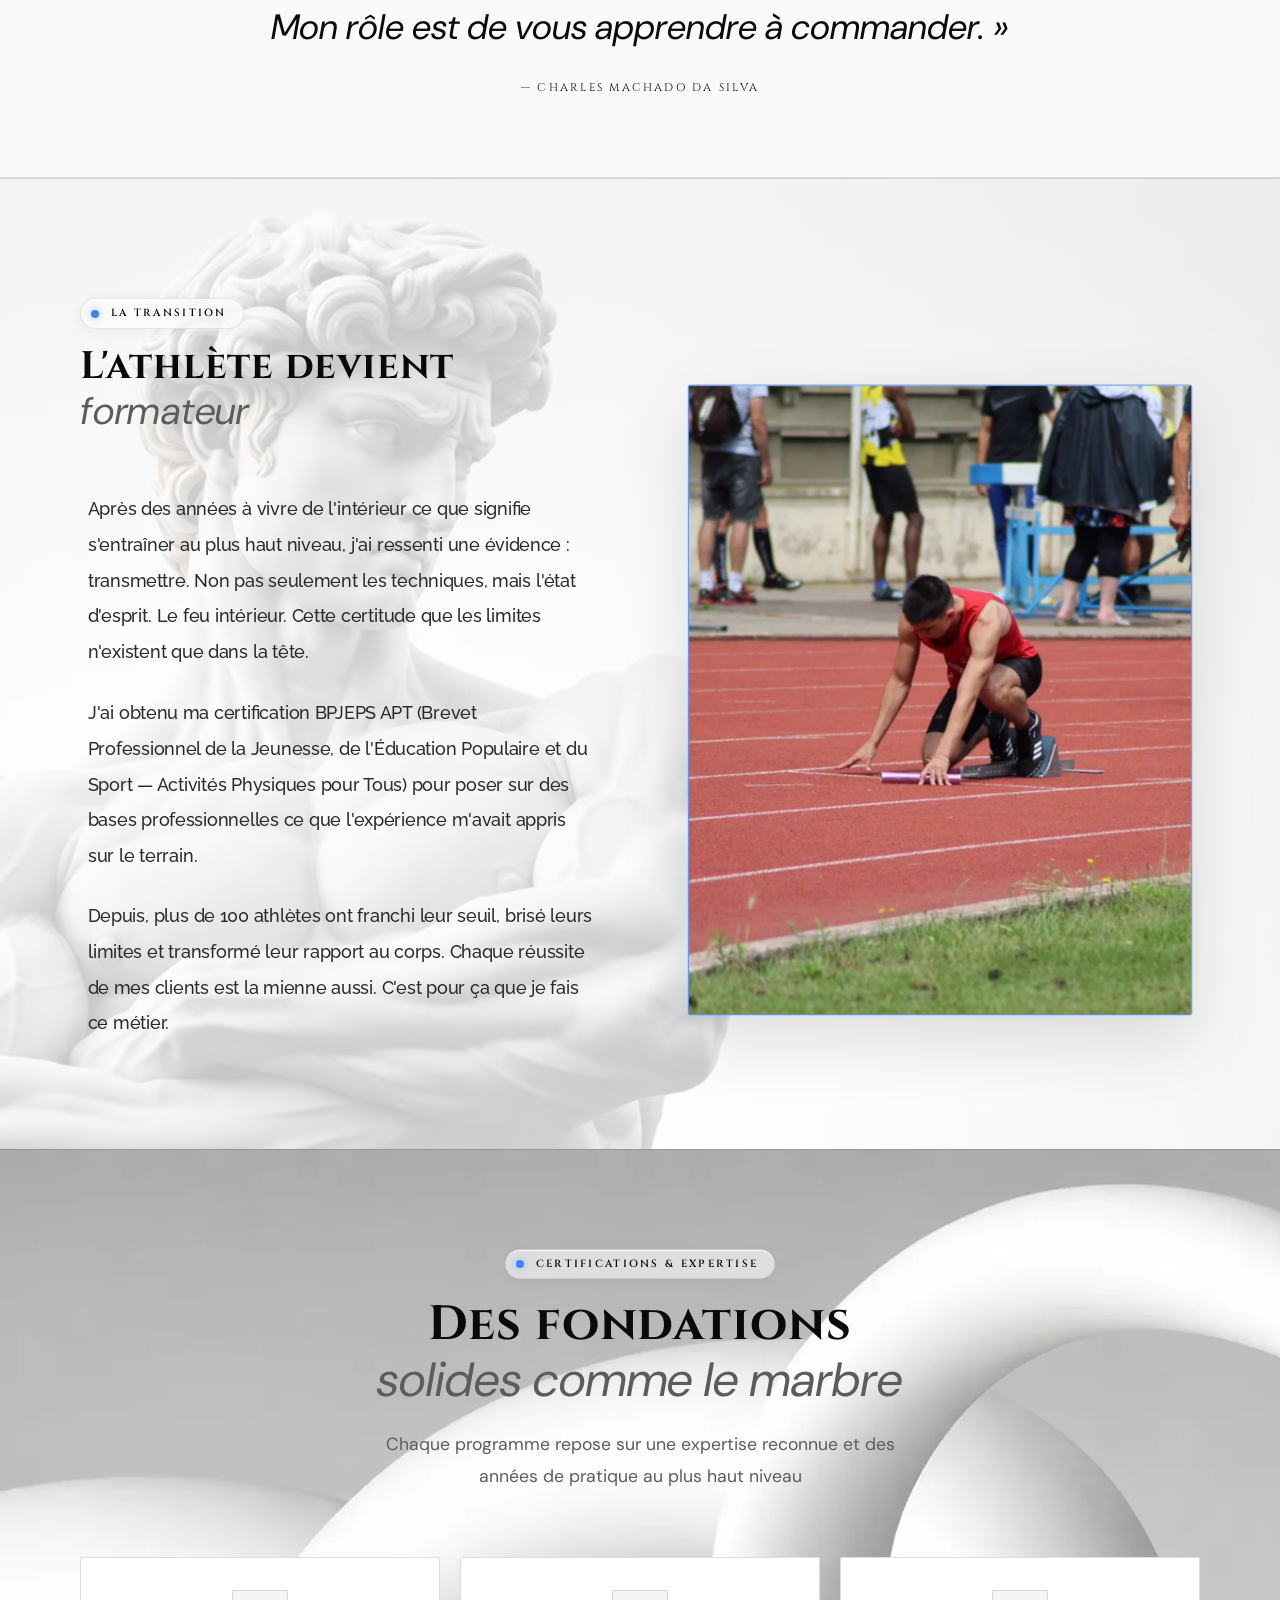
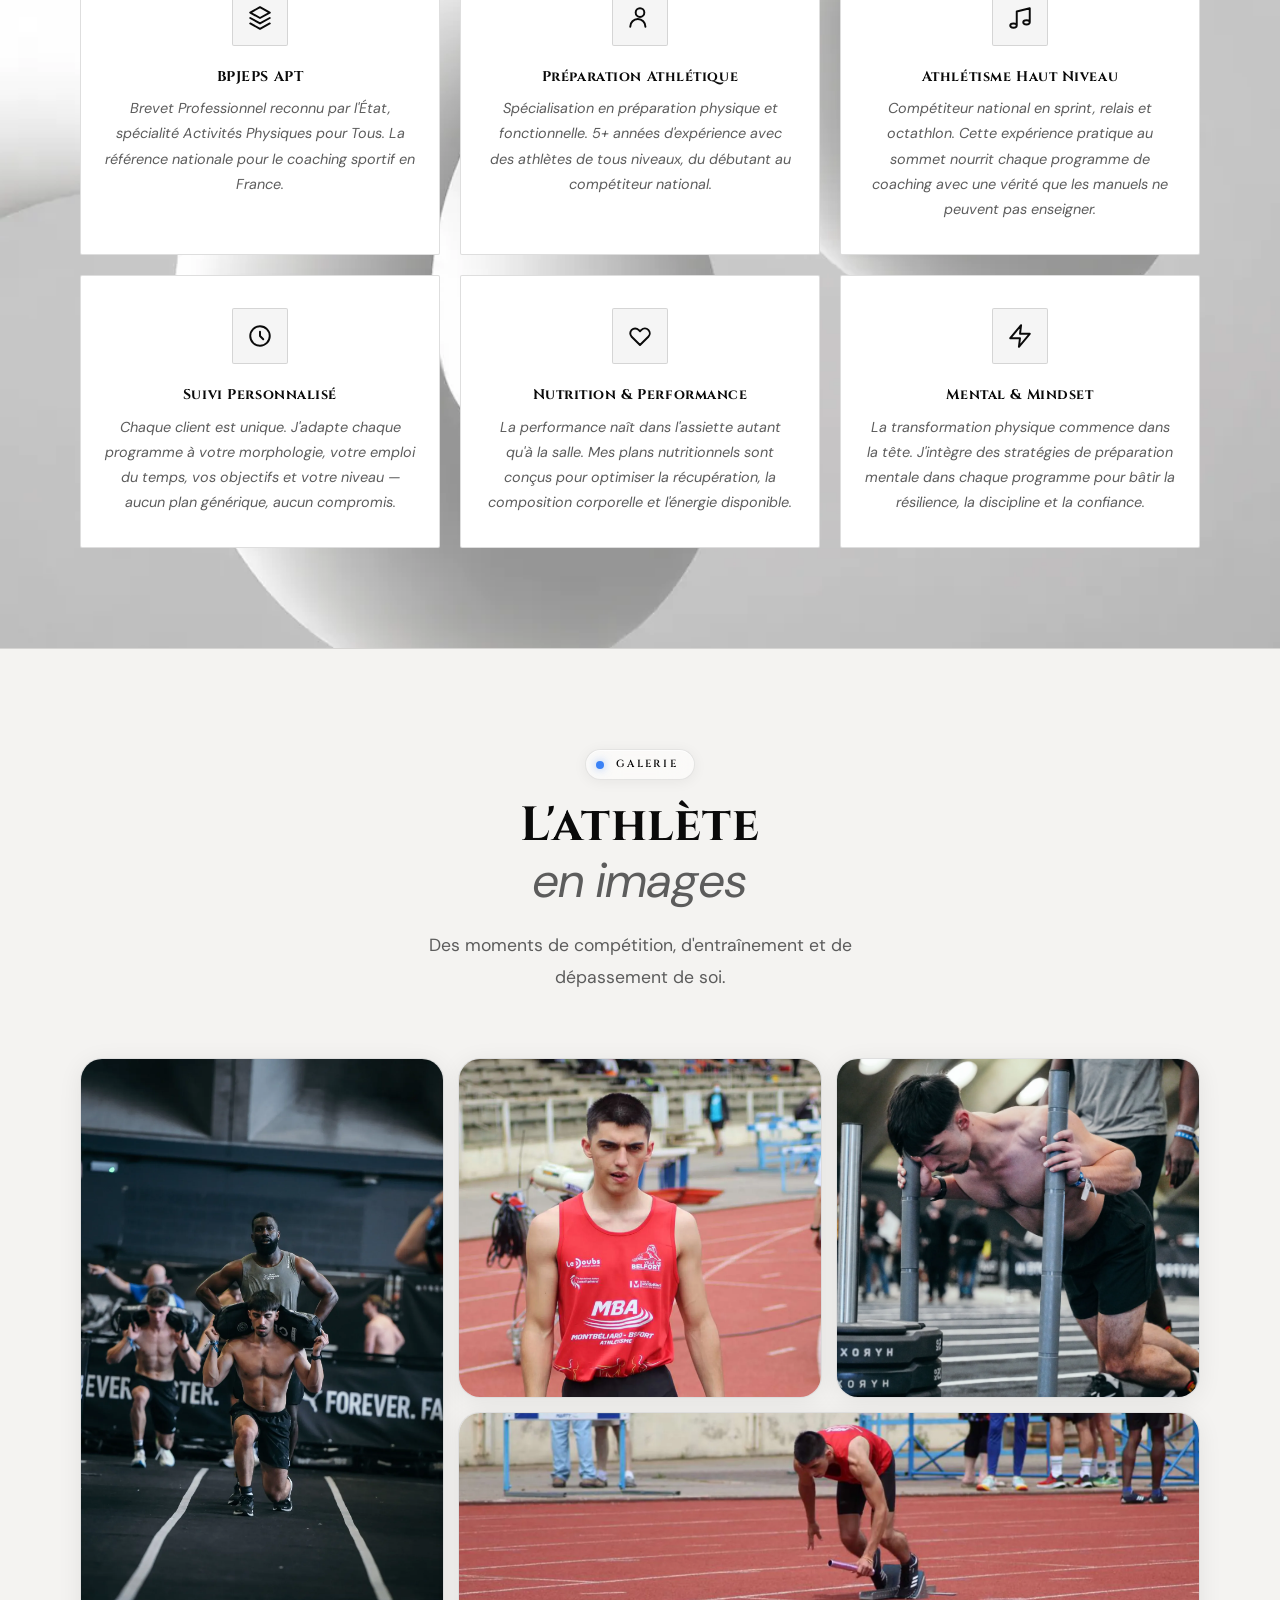
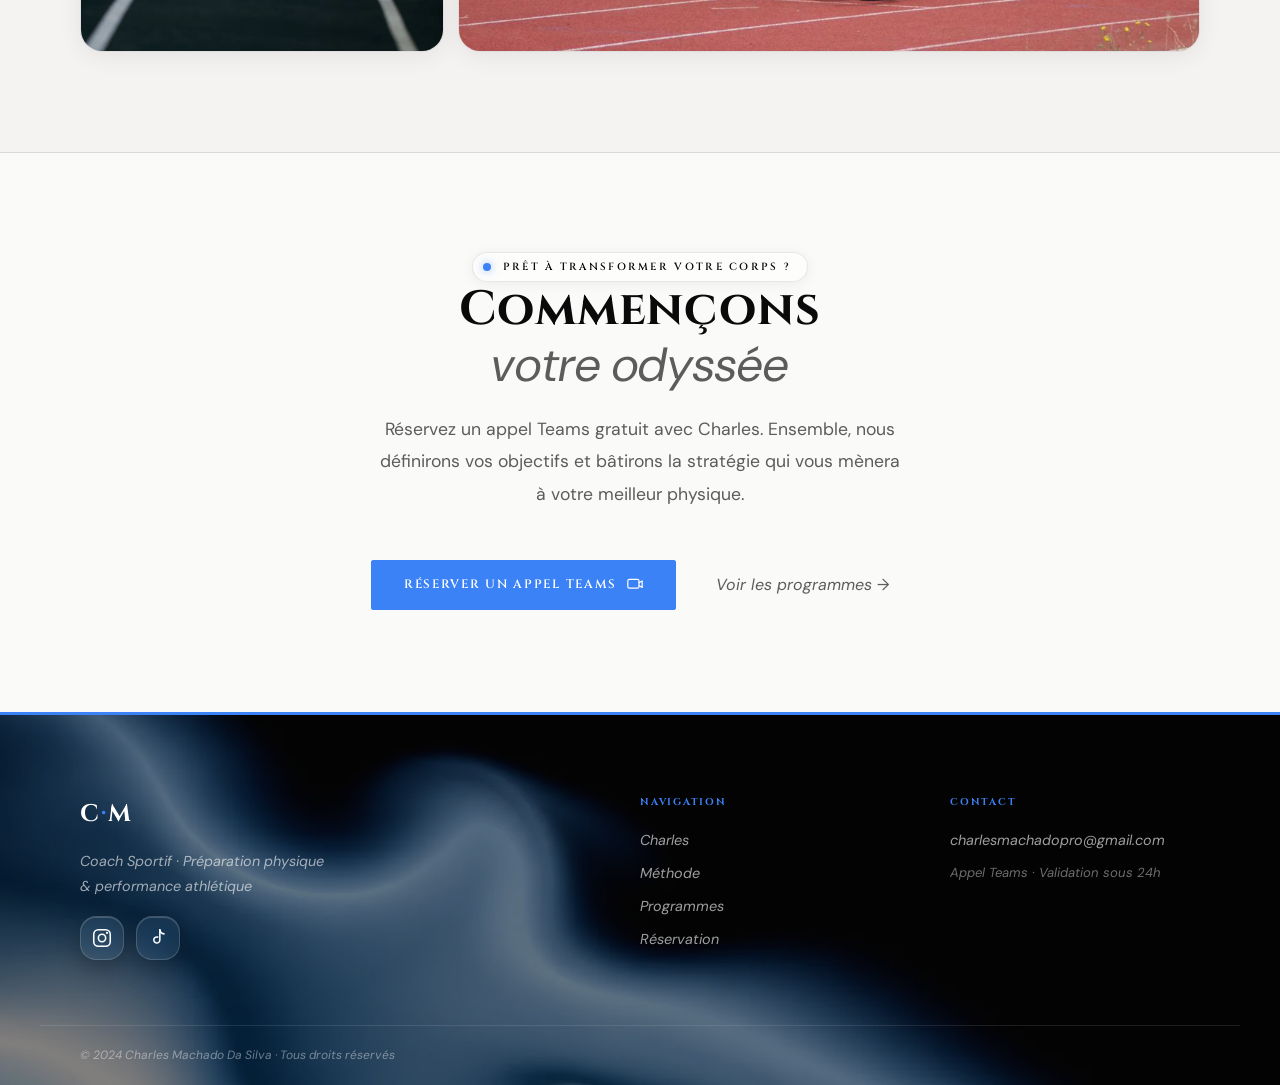
==== commit fb95ad7d: "Remplacement des fichiers du site" ====
--- a/about.html
+++ b/about.html
@@ -14,6 +14,8 @@
   <link rel="preconnect" href="https://fonts.googleapis.com"/>
   <link rel="preconnect" href="https://fonts.gstatic.com" crossorigin/>
   <link href="https://fonts.googleapis.com/css2?family=Cinzel:wght@400;600;700;900&family=DM+Sans:ital,opsz,wght@0,9..40,300;0,9..40,400;0,9..40,500;1,9..40,300;1,9..40,400&family=Raleway:wght@300;400;500;600&display=swap" rel="stylesheet"/>
+
+  <link rel="preload" as="image" href="imagehyrox/pose1.webp" fetchpriority="high"/>
 
   <link rel="stylesheet" href="style.css"/>
 </head>
@@ -179,8 +181,8 @@
           <div class="ah2-photo-card">
             <div class="ah2-photo-card-shine"></div>
             <div class="ah2-photo-scanbar"></div>
-            <img src="imagehyrox/pose1.png" alt="Charles Machado" class="ah2-photo" id="ah2Photo"
-              loading="lazy" onerror="this.src='imagehyrox/charles-bras-croises.png'"/>
+            <img src="imagehyrox/pose1.webp" alt="Charles Machado" class="ah2-photo" id="ah2Photo"
+              fetchpriority="high" decoding="async" onerror="this.src='imagehyrox/charles-bras-croises.webp'"/>
             <!-- Overlay gradient bas -->
             <div class="ah2-photo-gradient"></div>
           </div>
@@ -226,7 +228,7 @@
     <div class="section-inner">
       <div class="story-grid">
         <div class="story-img-wrap reveal">
-          <img src="imagehyrox/IMG_0140.JPG" alt="Charles Machado — entraînement" loading="lazy" onerror="this.parentElement.style.background='#e8e2d8'"/>
+          <img src="imagehyrox/IMG_0140.webp" alt="Charles Machado — entraînement" loading="lazy" onerror="this.parentElement.style.background='#e8e2d8'"/>
         </div>
         <div class="story-content">
           <span class="section-tag reveal">L'homme</span>
@@ -255,7 +257,7 @@
   <!-- SECTION : CARRIÈRE ATHLÉTIQUE (fond sombre) -->
   <section class="career-section">
     <div class="career-bg">
-      <img src="imagehyrox/statue.png" alt="" loading="lazy" onerror="this.style.display='none'"/>
+      <img src="imagehyrox/statue.webp" alt="" loading="lazy" onerror="this.style.display='none'"/>
       <div class="career-bg-overlay"></div>
     </div>
     <div class="section-inner">
@@ -324,7 +326,7 @@
     <div class="section-inner">
       <div class="story-grid reverse">
         <div class="story-img-wrap reveal">
-          <img src="imagehyrox/IMG_0145.JPG" alt="Charles Machado coaching" loading="lazy" onerror="this.parentElement.style.background='#e8e2d8'"/>
+          <img src="imagehyrox/IMG_0145.webp" alt="Charles Machado coaching" loading="lazy" onerror="this.parentElement.style.background='#e8e2d8'"/>
         </div>
         <div class="story-content">
           <span class="section-tag reveal">La transition</span>
@@ -425,7 +427,7 @@
 
         <!-- Colonne 1 — portrait tall (span 2 lignes) -->
         <div class="bento-cell bento-cell--tall reveal">
-          <img src="imagehyrox/IMG_1165.jpeg" alt="Charles Machado — HYROX sandbag" loading="lazy" style="object-position: center 30%;"/>
+          <img src="imagehyrox/IMG_1165.webp" alt="Charles Machado — HYROX sandbag" loading="lazy" style="object-position: center 30%;"/>
           <div class="bento-overlay">
             <div class="bento-label">
               <span class="bento-label-tag">HYROX</span>
@@ -436,7 +438,7 @@
 
         <!-- Colonne 2, ligne 1 — portrait carré -->
         <div class="bento-cell reveal" style="--delay:0.08s">
-          <img src="imagehyrox/IMG_0140.JPG" alt="Charles Machado — athlétisme" loading="lazy" style="object-position: center top;"/>
+          <img src="imagehyrox/IMG_0140.webp" alt="Charles Machado — athlétisme" loading="lazy" style="object-position: center top;"/>
           <div class="bento-overlay">
             <div class="bento-label">
               <span class="bento-label-tag">Athlétisme</span>
@@ -447,7 +449,7 @@
 
         <!-- Colonne 3, ligne 1 — portrait carré -->
         <div class="bento-cell reveal" style="--delay:0.13s">
-          <img src="imagehyrox/hyrox.jpeg" alt="Charles Machado — sled push" loading="lazy" style="object-position: center 20%;"/>
+          <img src="imagehyrox/hyrox.webp" alt="Charles Machado — sled push" loading="lazy" style="object-position: center 20%;"/>
           <div class="bento-overlay">
             <div class="bento-label">
               <span class="bento-label-tag">HYROX</span>
@@ -458,7 +460,7 @@
 
         <!-- Colonne 2–3, ligne 2 — paysage large -->
         <div class="bento-cell bento-cell--wide reveal" style="--delay:0.2s">
-          <img src="imagehyrox/IMG_0142.JPG" alt="Charles Machado — starting blocks" loading="lazy" style="object-position: center 45%;"/>
+          <img src="imagehyrox/IMG_0142.webp" alt="Charles Machado — starting blocks" loading="lazy" style="object-position: center 45%;"/>
           <div class="bento-overlay">
             <div class="bento-label">
               <span class="bento-label-tag">Championnats</span>
@@ -494,13 +496,21 @@
   <!-- FOOTER -->
   <footer class="footer">
     <div class="footer-statue-bg">
-      <img src="imagehyrox/blue2.png" alt="" loading="lazy" onerror="this.style.display='none'"/>
+      <img src="imagehyrox/blue2.webp" alt="" loading="lazy" onerror="this.style.display='none'"/>
       <div class="footer-overlay"></div>
     </div>
     <div class="footer-inner">
       <div class="footer-brand">
         <a href="index.html" class="nav-logo">C<span class="logo-dot">·</span>M</a>
         <p>Coach Sportif · Préparation physique<br/>& performance athlétique</p>
+        <div class="footer-social" aria-label="Réseaux sociaux">
+          <a href="https://www.instagram.com/" target="_blank" rel="noopener noreferrer" class="social-glass" aria-label="Instagram">
+            <svg viewBox="0 0 24 24" fill="none" width="22" height="22"><rect x="3" y="3" width="18" height="18" rx="5" stroke="currentColor" stroke-width="1.7"/><circle cx="12" cy="12" r="4" stroke="currentColor" stroke-width="1.7"/><circle cx="17.5" cy="6.5" r="1.2" fill="currentColor"/></svg>
+          </a>
+          <a href="https://www.tiktok.com/" target="_blank" rel="noopener noreferrer" class="social-glass" aria-label="TikTok">
+            <svg viewBox="0 0 24 24" fill="none" width="22" height="22"><path d="M14 3v11.2a3.3 3.3 0 11-2.4-3.18" stroke="currentColor" stroke-width="1.7" stroke-linecap="round" stroke-linejoin="round"/><path d="M14 3c.4 2.4 2 4.2 4.5 4.5" stroke="currentColor" stroke-width="1.7" stroke-linecap="round" stroke-linejoin="round"/></svg>
+          </a>
+        </div>
       </div>
       <div class="footer-col">
         <h5>Navigation</h5>
--- a/style.css
+++ b/style.css
@@ -1,4975 +1 @@
-/* ═══════════════════════════════════════════════════
-   CHARLES MACHADO — Noir & Blanc · Édition Monochrome
-   Palette : #FFFFFF (fond) · #0A0A0A (encre) · gris
-   Fond blanc · texte noir · photos en noir et blanc
-   ═══════════════════════════════════════════════════ */
-
-:root {
-  --bg:          #FFFFFF;
-  --bg-alt:      #F4F3F1;
-  --bg-card:     #FFFFFF;
-  --bg-deep:     #FAFAF9;
-
-  --ink:         #0A0A0A;   /* titres, éléments forts */
-  --white:       #0A0A0A;   /* alias historique = encre sur fond clair */
-  --black:       #0A0A0A;
-  --text:        #232323;
-  --text-muted:  #5C5C5C;
-  --text-faint:  #9A9A9A;
-
-  --line:        rgba(0,0,0,.13);
-  --line-soft:   rgba(0,0,0,.07);
-  --border:      rgba(0,0,0,.13);
-
-  --fill-soft:   rgba(0,0,0,.04);
-  --fill-hover:  rgba(0,0,0,.06);
-
-  /* Accent bleu premium (rappels) */
-  --neon:        #3B82F6;
-  --neon-bright: #60A5FA;
-  --neon-glow:   rgba(59,130,246,.5);
-
-  --shadow-sm:   0 2px 14px rgba(0,0,0,.06);
-  --shadow-md:   0 12px 36px rgba(0,0,0,.09);
-  --shadow-lg:   0 26px 70px rgba(0,0,0,.13);
-
-  --radius:      2px;
-  --nav-h:       72px;
-  --ease:        cubic-bezier(0.22, 1, 0.36, 1);
-}
-
-/* ── RESET ── */
-*, *::before, *::after { box-sizing: border-box; margin: 0; padding: 0; }
-html { scroll-behavior: smooth; -webkit-font-smoothing: antialiased; overflow-x: hidden; }
-body {
-  font-family: 'DM Sans', system-ui, sans-serif;
-  background: var(--bg);
-  color: var(--text);
-  line-height: 1.6;
-  overflow-x: hidden;
-}
-img { display: block; width: 100%; height: 100%; object-fit: cover; }
-a   { text-decoration: none; color: inherit; }
-ul  { list-style: none; }
-button { font-family: inherit; cursor: pointer; border: none; background: none; }
-select, input, textarea { font-family: inherit; }
-::selection { background: var(--ink); color: #fff; }
-
-/* ── SCROLLBAR ── */
-::-webkit-scrollbar { width: 5px; }
-::-webkit-scrollbar-track { background: var(--bg-alt); }
-::-webkit-scrollbar-thumb { background: rgba(0,0,0,.28); border-radius: 99px; }
-::-webkit-scrollbar-thumb:hover { background: var(--ink); }
-
-/* ── PARTICULES (poussière discrète) ── */
-#particleCanvas {
-  position: fixed;
-  inset: 0;
-  pointer-events: none;
-  z-index: 0;
-  opacity: 0.22;
-}
-
-/* ── REVEAL ── */
-.reveal {
-  opacity: 0;
-  transform: translateY(28px);
-  transition: opacity 0.75s var(--ease), transform 0.75s var(--ease);
-  transition-delay: var(--delay, 0s);
-  animation: reveal-fallback 0s 1.8s forwards;
-}
-@keyframes reveal-fallback { to { opacity: 1; transform: translateY(0); } }
-.reveal.visible { opacity: 1; transform: translateY(0); animation: none; }
-
-/* ── LAYOUT ── */
-.section-inner { max-width: 1200px; margin: 0 auto; padding: 0 40px; }
-
-/* ── SECTION TAG / TITRE / DESC ── */
-.section-tag {
-  display: inline-flex;
-  align-items: center;
-  gap: 12px;
-  font-family: 'Cinzel', serif;
-  font-size: 0.65rem;
-  font-weight: 600;
-  letter-spacing: 0.22em;
-  text-transform: uppercase;
-  color: var(--ink);
-  margin-bottom: 18px;
-}
-.section-tag::before {
-  content: '';
-  display: inline-block;
-  width: 8px; height: 8px;
-  border-radius: 50%;
-  background: var(--neon);
-  box-shadow: 0 0 9px var(--neon-glow);
-  flex-shrink: 0;
-}
-.section-tag::after { display: none; }
-.section-title {
-  font-family: 'Cinzel', serif;
-  font-size: clamp(1.9rem, 3.8vw, 3rem);
-  font-weight: 700;
-  line-height: 1.15;
-  color: var(--ink);
-  margin-bottom: 18px;
-  letter-spacing: 0.02em;
-}
-.section-title em {
-  font-style: italic;
-  font-family: 'DM Sans', system-ui, sans-serif;
-  color: var(--text-muted);
-  font-weight: 400;
-}
-.section-title.inv { color: var(--ink); }
-.section-desc {
-  font-size: 1.1rem;
-  color: var(--text-muted);
-  max-width: 520px;
-  line-height: 1.85;
-  font-weight: 400;
-}
-.section-desc.inv { color: var(--text-muted); }
-.section-header { text-align: center; margin-bottom: 64px; }
-.section-header .section-tag { justify-content: center; }
-.section-header .section-tag::before { display: inline-block; }
-.section-header .section-tag::after { display: none; }
-.section-header .section-desc { margin: 0 auto; }
-
-/* ── BOUTONS ── */
-.btn-primary {
-  display: inline-flex;
-  align-items: center;
-  gap: 10px;
-  padding: 14px 32px;
-  background: var(--neon);
-  color: #fff;
-  border: 1px solid var(--neon);
-  border-radius: var(--radius);
-  font-family: 'Cinzel', serif;
-  font-size: 0.76rem;
-  font-weight: 600;
-  letter-spacing: 0.14em;
-  text-transform: uppercase;
-  cursor: pointer;
-  transition: background 0.3s var(--ease), color 0.3s var(--ease), box-shadow 0.3s, transform 0.3s var(--ease);
-  position: relative;
-  overflow: hidden;
-}
-.btn-primary::before {
-  content: '';
-  position: absolute;
-  inset: 0;
-  background: linear-gradient(90deg, transparent, rgba(255,255,255,.22), transparent);
-  transform: translateX(-100%);
-  transition: transform 0.6s ease;
-}
-.btn-primary:hover::before { transform: translateX(100%); }
-.btn-primary:hover {
-  background: var(--neon-bright);
-  color: #fff;
-  border-color: var(--neon-bright);
-  box-shadow: 0 12px 32px var(--neon-glow);
-  transform: translateY(-2px);
-}
-.btn-ghost {
-  display: inline-flex;
-  align-items: center;
-  gap: 6px;
-  padding: 14px 20px;
-  color: var(--text-muted);
-  font-size: 1rem;
-  font-style: italic;
-  cursor: pointer;
-  position: relative;
-  transition: color 0.25s;
-}
-.btn-ghost::after {
-  content: '';
-  position: absolute;
-  left: 20px; right: 20px; bottom: 9px;
-  height: 2px;
-  border-radius: 2px;
-  background: var(--neon);
-  box-shadow: 0 0 8px var(--neon-glow);
-  transform: scaleX(0);
-  transform-origin: left;
-  transition: transform 0.35s var(--ease);
-}
-.btn-ghost:hover { color: var(--ink); }
-.btn-ghost:hover::after { transform: scaleX(1); }
-.btn-ghost.inv { color: var(--text-muted); }
-
-/* ── NAVBAR (toujours blanche) ── */
-#mainNav {
-  position: fixed;
-  top: 0; left: 0; right: 0;
-  z-index: 100;
-  height: var(--nav-h);
-  background: rgba(255,255,255,.92);
-  backdrop-filter: blur(24px) saturate(140%);
-  -webkit-backdrop-filter: blur(24px) saturate(140%);
-  border-bottom: 1px solid var(--line);
-  box-shadow: 0 1px 22px rgba(0,0,0,.05);
-  transition: height 0.4s, box-shadow 0.4s;
-}
-#mainNav.scrolled {
-  height: 66px;
-  box-shadow: 0 2px 28px rgba(0,0,0,.09);
-}
-.nav-inner {
-  max-width: 1200px;
-  margin: 0 auto;
-  padding: 0 40px;
-  height: 100%;
-  display: flex;
-  align-items: center;
-  gap: 40px;
-}
-.nav-logo {
-  font-family: 'Cinzel', serif;
-  font-size: 1.4rem;
-  font-weight: 700;
-  color: var(--ink);
-  letter-spacing: 0.08em;
-  flex-shrink: 0;
-  transition: opacity 0.2s;
-}
-.nav-logo:hover { opacity: 0.6; }
-.logo-dot { color: #3B82F6; text-shadow: 0 0 10px var(--neon-glow); }
-.nav-links { display: flex; gap: 2px; flex: 1; }
-.nav-links a {
-  position: relative;
-  padding: 8px 14px;
-  font-family: 'Cinzel', serif;
-  font-size: 0.7rem;
-  font-weight: 700;
-  letter-spacing: 0.15em;
-  text-transform: uppercase;
-  color: #1a1a1a;
-  border-radius: var(--radius);
-  transition: color 0.25s;
-}
-.nav-links a::after {
-  content: '';
-  position: absolute;
-  left: 14px; right: 14px; bottom: 2px;
-  height: 2px;
-  border-radius: 2px;
-  background: var(--neon);
-  box-shadow: 0 0 8px var(--neon-glow);
-  transform: scaleX(0);
-  transform-origin: center;
-  transition: transform 0.3s var(--ease);
-}
-.nav-links a:hover { color: var(--ink); }
-.nav-links a:hover::after { transform: scaleX(1); }
-.nav-cta {
-  display: flex;
-  align-items: center;
-  gap: 7px;
-  padding: 9px 20px;
-  border: 1px solid var(--ink);
-  color: var(--ink);
-  border-radius: var(--radius);
-  font-family: 'Cinzel', serif;
-  font-size: 0.64rem;
-  font-weight: 600;
-  letter-spacing: 0.12em;
-  text-transform: uppercase;
-  flex-shrink: 0;
-  transition: background 0.25s, color 0.25s;
-}
-.nav-cta:hover { background: var(--neon); color: #fff; border-color: var(--neon); box-shadow: 0 0 18px var(--neon-glow); }
-.nav-login {
-  display: inline-flex;
-  align-items: center;
-  gap: 7px;
-  padding: 9px 16px;
-  color: var(--ink);
-  border-radius: var(--radius);
-  font-family: 'Cinzel', serif;
-  font-size: 0.64rem;
-  font-weight: 600;
-  letter-spacing: 0.12em;
-  text-transform: uppercase;
-  flex-shrink: 0;
-  transition: background 0.25s, color 0.25s;
-}
-.nav-login svg { opacity: .85; }
-.nav-login:hover { background: var(--fill-soft); }
-
-/* ── HAMBURGER ── */
-.nav-hamburger {
-  display: none;
-  flex-direction: column;
-  gap: 5px;
-  padding: 8px;
-  margin-left: auto;
-}
-.nav-hamburger span {
-  display: block;
-  width: 22px; height: 1.5px;
-  background: var(--ink);
-  transition: transform 0.3s, opacity 0.3s;
-}
-.nav-hamburger.open span:nth-child(1) { transform: translateY(6.5px) rotate(45deg); }
-.nav-hamburger.open span:nth-child(2) { opacity: 0; }
-.nav-hamburger.open span:nth-child(3) { transform: translateY(-6.5px) rotate(-45deg); }
-.mobile-menu {
-  display: none;
-  flex-direction: column;
-  align-items: center;
-  gap: 4px;
-  position: absolute;
-  top: var(--nav-h); left: 0; right: 0;
-  background: rgba(255,255,255,.97);
-  backdrop-filter: blur(20px);
-  border-bottom: 1px solid var(--line);
-  box-shadow: var(--shadow-md);
-  padding: 24px;
-  transform: translateY(-10px);
-  opacity: 0;
-  transition: transform 0.3s var(--ease), opacity 0.3s;
-  pointer-events: none;
-}
-.mobile-menu.open {
-  display: flex;
-  transform: translateY(0);
-  opacity: 1;
-  pointer-events: all;
-}
-.mobile-menu a {
-  font-family: 'Cinzel', serif;
-  font-size: 0.8rem;
-  letter-spacing: 0.15em;
-  text-transform: uppercase;
-  color: var(--text-muted);
-  padding: 14px 24px;
-  width: 100%;
-  text-align: center;
-  border-radius: var(--radius);
-  transition: color 0.2s, background 0.2s;
-}
-.mobile-menu a:hover { color: var(--ink); background: var(--fill-soft); }
-.mobile-menu .mobile-cta { margin-top: 12px; background: var(--ink); color: #fff; }
-
-/* ── HERO (sombre · noir & néon) ── */
-.hero {
-  min-height: 100vh;
-  display: flex;
-  align-items: center;
-  padding-top: var(--nav-h);
-  position: relative;
-  overflow: hidden;
-  background: var(--bg);
-}
-.hero--dark {
-  background:
-    radial-gradient(125% 95% at 72% 18%, rgba(21,22,13,.90) 0%, rgba(11,11,11,.94) 52%, rgba(7,7,7,.97) 100%),
-    url('imagehyrox/blue3.png') center / cover no-repeat;
-}
-.hero-glow {
-  position: absolute;
-  top: -14%; right: -8%;
-  width: 62vw; height: 62vw; max-width: 860px; max-height: 860px;
-  background: radial-gradient(circle, rgba(59,130,246,.16), transparent 62%);
-  filter: blur(28px);
-  pointer-events: none;
-  z-index: 0;
-  animation: hero-glow-pulse 6s ease-in-out infinite;
-}
-@keyframes hero-glow-pulse {
-  0%,100% { opacity: .65; transform: scale(1); }
-  50%     { opacity: 1;   transform: scale(1.08); }
-}
-.hero-ghost {
-  position: absolute;
-  top: 50%; left: 50%;
-  transform: translate(-50%,-52%);
-  display: flex;
-  flex-direction: column;
-  align-items: center;
-  font-family: 'Cinzel', serif;
-  font-weight: 900;
-  font-size: clamp(4.5rem, 16.5vw, 15rem);
-  line-height: 0.82;
-  letter-spacing: 0.02em;
-  text-transform: uppercase;
-  color: rgba(255,255,255,.045);
-  white-space: nowrap;
-  pointer-events: none;
-  user-select: none;
-  z-index: 0;
-  width: 100%;
-  text-align: center;
-}
-.hero-inner {
-  max-width: 1240px;
-  margin: 0 auto;
-  padding: 55px 40px 0;
-  display: grid;
-  grid-template-columns: 1fr 1.12fr;
-  gap: 16px;
-  align-items: center;
-  width: 100%;
-  position: relative;
-  z-index: 2;
-}
-.hero-left { position: relative; z-index: 2; }
-.hero-badge {
-  display: inline-flex;
-  align-items: center;
-  gap: 10px;
-  padding: 9px 18px;
-  border: 1px solid rgba(59,130,246,.4);
-  border-radius: 999px;
-  font-family: 'Cinzel', serif;
-  font-size: 0.62rem;
-  font-weight: 700;
-  letter-spacing: 0.18em;
-  text-transform: uppercase;
-  color: #fff;
-  margin-bottom: 28px;
-  background: rgba(59,130,246,.08);
-  backdrop-filter: blur(4px);
-  -webkit-backdrop-filter: blur(4px);
-}
-.hero-badge::before {
-  content: '';
-  width: 7px; height: 7px;
-  border-radius: 50%;
-  background: var(--neon);
-  box-shadow: 0 0 9px var(--neon-glow);
-  flex-shrink: 0;
-  animation: dot-pulse 2.4s ease-in-out infinite;
-}
-.hero-title {
-  font-family: 'Cinzel', serif;
-  font-size: clamp(3.3rem, 8vw, 7rem);
-  font-weight: 900;
-  line-height: 0.95;
-  color: #fff;
-  margin-bottom: 26px;
-  letter-spacing: 0.02em;
-}
-.title-first { display: block; }
-.title-em {
-  display: block;
-  font-style: normal;
-  font-family: 'Cinzel', serif;
-  font-weight: 900;
-  font-size: 1em;
-  color: var(--neon);
-  letter-spacing: 0.02em;
-  text-shadow: 0 0 34px var(--neon-glow);
-}
-.hero-subtitle {
-  font-size: 1.12rem;
-  color: rgba(255,255,255,.66);
-  line-height: 1.8;
-  margin: 0 0 38px;
-  max-width: 470px;
-  font-weight: 400;
-  font-style: italic;
-}
-.hero-actions {
-  display: flex;
-  justify-content: flex-start;
-  align-items: center;
-  gap: 18px;
-  flex-wrap: wrap;
-}
-.hero-right {
-  position: relative;
-  align-self: stretch;
-  display: flex;
-  align-items: flex-end;
-  justify-content: center;
-  min-height: 82vh;
-}
-.hero-photo {
-  width: auto;
-  max-width: 132%;
-  max-height: 90vh;
-  height: auto;
-  object-fit: contain;
-  object-position: bottom;
-  filter: drop-shadow(0 34px 54px rgba(0,0,0,.6));
-  position: relative;
-  z-index: 1;
-}
-.hero-stats {
-  display: flex;
-  gap: 14px;
-  margin-top: 40px;
-  flex-wrap: wrap;
-}
-.hero-stat-card {
-  background: rgba(10,10,10,.86);
-  backdrop-filter: blur(16px);
-  -webkit-backdrop-filter: blur(16px);
-  border: 1px solid rgba(59,130,246,.45);
-  border-radius: 20px;
-  padding: 18px 22px;
-  min-width: 132px;
-  box-shadow: 0 14px 40px rgba(0,0,0,.55), 0 0 18px rgba(59,130,246,.12);
-}
-.hero-stat-num {
-  font-family: 'Cinzel', serif;
-  font-size: 2rem;
-  font-weight: 900;
-  color: var(--neon);
-  line-height: 1;
-  text-shadow: 0 0 18px var(--neon-glow);
-}
-.hero-stat-label {
-  font-size: 0.8rem;
-  color: rgba(255,255,255,.68);
-  margin-top: 7px;
-  font-style: italic;
-  letter-spacing: .02em;
-}
-.hero-scroll {
-  position: absolute;
-  bottom: 32px; left: 50%;
-  transform: translateX(-50%);
-  display: flex;
-  flex-direction: column;
-  align-items: center;
-  gap: 8px;
-  z-index: 2;
-}
-.scroll-label {
-  font-family: 'Cinzel', serif;
-  font-size: 0.6rem;
-  letter-spacing: 0.22em;
-  color: var(--text-faint);
-  text-transform: uppercase;
-}
-.hero--dark .scroll-label { color: rgba(255,255,255,.45); }
-.scroll-line {
-  width: 2px; height: 44px;
-  border-radius: 2px;
-  background: linear-gradient(to bottom, var(--neon), transparent);
-  box-shadow: 0 0 10px var(--neon-glow);
-  animation: scroll-drop 2s ease-in-out infinite;
-}
-@keyframes scroll-drop {
-  0%, 100% { opacity: 0.4; transform: scaleY(0.8); transform-origin: top; }
-  50%       { opacity: 1;   transform: scaleY(1); }
-}
-
-/* ── ABOUT ── */
-.about {
-  padding: 120px 0;
-  background: var(--bg);
-  position: relative;
-  z-index: 1;
-  overflow: hidden;
-}
-.about::after {
-  content: '';
-  position: absolute;
-  inset: 0;
-  background: url('imagehyrox/white2.png') center / cover no-repeat;
-  transform: scale(1.06);
-  transition: transform 10s ease;
-  will-change: transform;
-  z-index: -1;
-}
-.about:hover::after { transform: scale(1); }
-.about::before {
-  content: '';
-  position: absolute;
-  top: 0; left: 0; right: 0;
-  height: 1px;
-  background: var(--line);
-}
-
-.about-split {
-  display: grid;
-  grid-template-columns: 5fr 7fr;
-  gap: 80px;
-  align-items: center;
-}
-
-/* ── Photo column ── */
-.about-photo-col { position: relative; }
-
-.about-photo-frame {
-  position: relative;
-  aspect-ratio: 3/4;
-  border-radius: var(--radius);
-  overflow: hidden;
-  box-shadow: var(--shadow-lg);
-}
-.about-photo-frame::after {
-  content: '';
-  position: absolute;
-  inset: 0;
-  border: 1.5px solid var(--ink);
-  border-radius: var(--radius);
-  z-index: 4;
-  pointer-events: none;
-}
-.about-hyrox-img {
-  width: 100%; height: 100%;
-  object-fit: cover;
-  object-position: center 15%;
-  display: block;
-  transition: transform 3s ease-in-out, opacity 0.7s var(--ease);
-}
-.about-photo-frame:hover .about-hyrox-img { transform: scale(1.03); }
-
-/* ── CAROUSEL HYROX ── */
-.carousel-slide {
-  position: absolute;
-  inset: 0;
-  width: 100%; height: 100%;
-  object-fit: cover;
-  object-position: center 15%;
-  opacity: 0;
-  z-index: 1;
-}
-.carousel-slide.active { opacity: 1; z-index: 2; }
-.carousel-btn {
-  position: absolute;
-  top: 50%;
-  transform: translateY(-50%);
-  z-index: 5;
-  width: 38px; height: 38px;
-  display: flex; align-items: center; justify-content: center;
-  background: rgba(0,0,0,.6);
-  color: #fff;
-  border-radius: 50%;
-  cursor: pointer;
-  opacity: 0;
-  transition: opacity 0.6s var(--ease), background 0.3s;
-}
-.about-photo-frame:hover .carousel-btn { opacity: 1; }
-.carousel-prev { left: 12px; }
-.carousel-next { right: 12px; }
-.carousel-btn:hover { background: rgba(0,0,0,.9); }
-.carousel-dots {
-  position: absolute;
-  bottom: 14px;
-  left: 50%; transform: translateX(-50%);
-  display: flex; gap: 7px;
-  z-index: 5;
-}
-.carousel-dot {
-  width: 6px; height: 6px;
-  border-radius: 50%;
-  background: rgba(255,255,255,.45);
-  cursor: pointer;
-  transition: background 0.25s, transform 0.25s;
-  border: none;
-}
-.carousel-dot.active { background: #fff; transform: scale(1.4); }
-
-.about-photo-accent {
-  position: absolute;
-  bottom: 0; right: 0;
-  width: 64px; height: 64px;
-  border: 1.5px solid var(--neon);
-  border-radius: var(--radius);
-  background: var(--bg);
-  box-shadow: 0 0 16px var(--neon-glow);
-  animation: neon-pulse 3.4s ease-in-out infinite 0.8s;
-}
-
-/* ── Text column ── */
-.about-copy-col { display: flex; flex-direction: column; align-items: flex-start; }
-
-.about-para {
-  font-family: 'Raleway', sans-serif;
-  font-size: 1rem;
-  color: #444;
-  line-height: 1.85;
-  margin-bottom: 18px;
-}
-
-.about-stats {
-  display: flex;
-  align-items: center;
-  gap: 28px;
-  padding: 26px 0;
-  margin: 18px 0 30px;
-  border-top: 1px solid var(--line);
-  border-bottom: 1px solid var(--line);
-  flex-wrap: wrap;
-}
-.about-stat { display: flex; flex-direction: column; gap: 5px; }
-.about-stat-num {
-  font-family: 'Cinzel', serif;
-  font-size: 1.45rem;
-  font-weight: 700;
-  color: var(--ink);
-  letter-spacing: 0.02em;
-}
-.about-stat-lbl {
-  font-family: 'Raleway', sans-serif;
-  font-size: 0.68rem;
-  color: var(--text-muted);
-  letter-spacing: 0.07em;
-  text-transform: uppercase;
-}
-.about-stat-div {
-  width: 1px;
-  height: 34px;
-  background: var(--line);
-  flex-shrink: 0;
-}
-
-.about-cta {
-  display: flex;
-  align-items: center;
-  gap: 24px;
-  flex-wrap: wrap;
-}
-
-/* ── SWIPE SLIDER iOS ── */
-.swipe-slider {
-  position: relative;
-  width: 248px;
-  height: 52px;
-  border-radius: 999px;
-  background: rgba(255,255,255,0.55);
-  backdrop-filter: blur(18px) saturate(160%);
-  -webkit-backdrop-filter: blur(18px) saturate(160%);
-  border: 1px solid rgba(0,0,0,0.13);
-  box-shadow: 0 2px 18px rgba(0,0,0,0.07), inset 0 1px 0 rgba(255,255,255,0.8);
-  user-select: none;
-  touch-action: none;
-  overflow: hidden;
-  flex-shrink: 0;
-}
-.swipe-fill {
-  position: absolute;
-  inset: 0;
-  border-radius: 999px;
-  background: var(--ink);
-  transform-origin: left;
-  transform: scaleX(0);
-  opacity: 0.08;
-  transition: transform 0.05s linear;
-  pointer-events: none;
-}
-.swipe-thumb {
-  position: absolute;
-  left: 4px;
-  top: 50%;
-  transform: translateY(-50%);
-  width: 44px;
-  height: 44px;
-  border-radius: 50%;
-  background: var(--ink);
-  color: #fff;
-  display: flex;
-  align-items: center;
-  justify-content: center;
-  box-shadow: 0 2px 14px rgba(0,0,0,0.22);
-  cursor: grab;
-  z-index: 2;
-  will-change: transform;
-}
-.swipe-thumb:active { cursor: grabbing; }
-.swipe-label {
-  position: absolute;
-  inset: 0;
-  display: flex;
-  align-items: center;
-  justify-content: center;
-  padding-left: 52px;
-  font-family: 'Cinzel', serif;
-  font-size: 0.64rem;
-  font-weight: 600;
-  letter-spacing: 0.14em;
-  text-transform: uppercase;
-  color: var(--text-muted);
-  pointer-events: none;
-  transition: opacity 0.2s;
-  z-index: 1;
-}
-
-/* ── VISUAL BREAK ── */
-.visual-break {
-  position: relative;
-  width: 100%;
-  height: 520px;
-  overflow: hidden;
-}
-.visual-break-img {
-  width: 100%;
-  height: 100%;
-  object-fit: cover;
-  object-position: center 25%;
-  transform: scale(1.18);
-  transition: transform 4s cubic-bezier(0.22, 1, 0.36, 1);
-  will-change: transform;
-}
-.visual-break:hover .visual-break-img {
-  transform: scale(1);
-}
-.visual-break-overlay {
-  position: absolute;
-  inset: 0;
-  background: linear-gradient(to bottom, rgba(10,10,10,.15) 0%, rgba(10,10,10,.55) 100%);
-  display: flex;
-  align-items: flex-end;
-  justify-content: center;
-  padding-bottom: 56px;
-}
-.visual-break-text {
-  font-family: 'Cinzel', serif;
-  font-size: clamp(1.1rem, 3vw, 2rem);
-  color: rgba(255,255,255,.88);
-  letter-spacing: 0.45em;
-  text-transform: uppercase;
-  text-shadow: 0 2px 40px rgba(0,0,0,.7);
-}
-
-/* ── GALLERY BAND ── */
-.gallery-band {
-  overflow: hidden;
-  position: relative;
-  height: 200px;
-  background: var(--bg-alt);
-  border-top: 1px solid var(--line);
-  border-bottom: 1px solid var(--line);
-}
-.gallery-band::before, .gallery-band::after {
-  content: '';
-  position: absolute;
-  top: 0; bottom: 0;
-  width: 120px;
-  z-index: 2;
-  pointer-events: none;
-}
-.gallery-band::before { left: 0;  background: linear-gradient(to right, var(--bg-alt), transparent); }
-.gallery-band::after  { right: 0; background: linear-gradient(to left,  var(--bg-alt), transparent); }
-.gallery-item {
-  flex-shrink: 0;
-  width: 180px; height: 200px;
-  overflow: hidden;
-  border-radius: var(--radius);
-  filter: brightness(0.98);
-  transition: filter 0.4s, transform 0.4s var(--ease);
-}
-.gallery-item:hover { filter: brightness(1.08); transform: scale(1.03); }
-.gallery-track {
-  display: flex;
-  gap: 12px;
-  height: 100%;
-  width: max-content;
-  will-change: transform;
-  animation: gallery-scroll 20s linear infinite;
-  animation-play-state: paused;
-}
-.gallery-band:hover .gallery-track { animation-play-state: paused; }
-@keyframes gallery-scroll {
-  0%   { transform: translateX(0); }
-  100% { transform: translateX(-50%); }
-}
-
-/* ── BANDEAU DÉFILANT NÉON ── */
-.marquee {
-  position: relative;
-  overflow: hidden;
-  width: 108%;
-  margin-left: -4%;
-  padding: 18px 0;
-  background: var(--neon);
-  transform: rotate(-2.2deg);
-  box-shadow: 0 10px 40px var(--neon-glow), 0 -10px 40px var(--neon-glow);
-  z-index: 3;
-  animation: neon-band-pulse 3s ease-in-out infinite;
-}
-.marquee-track {
-  display: flex;
-  align-items: center;
-  width: max-content;
-  will-change: transform;
-  animation: marquee-scroll 30s linear infinite;
-}
-.marquee-track span {
-  font-family: 'Cinzel', serif;
-  font-size: 0.92rem;
-  font-weight: 800;
-  letter-spacing: 0.14em;
-  text-transform: uppercase;
-  color: #fff;
-  padding: 0 26px;
-  white-space: nowrap;
-}
-.marquee-star { color: rgba(255,255,255,.6); font-size: 0.7rem; }
-@keyframes marquee-scroll {
-  from { transform: translateX(0); }
-  to   { transform: translateX(-50%); }
-}
-@keyframes neon-band-pulse {
-  0%, 100% { box-shadow: 0 8px 30px var(--neon-glow), 0 -8px 30px var(--neon-glow); }
-  50%      { box-shadow: 0 8px 50px rgba(59,130,246,.7), 0 -8px 50px rgba(59,130,246,.7); }
-}
-
-/* Pulsation néon (contours, points) */
-@keyframes neon-pulse {
-  0%, 100% { box-shadow: 0 0 14px var(--neon-glow); }
-  50%      { box-shadow: 0 0 28px rgba(59,130,246,.8); }
-}
-.section-tag::before { animation: dot-pulse 2.4s ease-in-out infinite; }
-@keyframes dot-pulse {
-  0%, 100% { box-shadow: 0 0 6px var(--neon-glow); opacity: .9; }
-  50%      { box-shadow: 0 0 14px rgba(59,130,246,.9); opacity: 1; }
-}
-
-/* ── BANDES NOIRES EN DIAGONALE (zones claires) ── */
-.cross-band {
-  position: relative;
-  height: 150px;
-  overflow: hidden;
-  pointer-events: none;
-  z-index: 2;
-}
-.cross-band::before {
-  content: '';
-  position: absolute;
-  top: 50%; left: -20%;
-  width: 140%;
-  height: 36px;
-  transform: translateY(-50%) rotate(-3.2deg);
-  background: #0A0A0A;
-  border-top: 2px solid var(--neon);
-  box-shadow: 0 0 22px rgba(59,130,246,.25), 0 14px 30px rgba(0,0,0,.18);
-}
-.cross-band--reverse::before { transform: translateY(-50%) rotate(3.2deg); }
-.cross-band--thin { height: 120px; }
-.cross-band--thin::before { height: 20px; }
-
-/* ── MÉTHODE ── */
-.methode {
-  padding: 70px 0 120px;
-  background: #0d0d0d;
-  position: relative;
-  overflow: hidden;
-}
-.methode::before {
-  content: '';
-  position: absolute;
-  top: 0; left: 0; right: 0;
-  height: 1px;
-  background: rgba(255,255,255,.08);
-}
-.methode-statue-bg {
-  position: absolute;
-  left: 0; right: 0; top: 0; bottom: 0;
-  width: 100%;
-  z-index: 0;
-}
-.methode-statue-bg img {
-  width: 100%; height: 100%;
-  object-fit: cover;
-  object-position: center top;
-  filter: brightness(0.7);
-  opacity: 1;
-  transform: scale(1.18);
-  transition: transform 2.5s ease;
-  will-change: transform;
-}
-.methode:hover .methode-statue-bg img { transform: scale(1); }
-.methode-overlay {
-  position: absolute;
-  inset: 0;
-}
-.methode .section-tag { color: rgba(255,255,255,.9); }
-.methode .section-tag::before { background: var(--neon); box-shadow: 0 0 9px var(--neon-glow); }
-.methode .section-title { color: #ffffff; }
-.methode .section-title em { color: rgba(255,255,255,.5); }
-.methode .section-desc { color: rgba(255,255,255,.55); font-family: 'Raleway', sans-serif; }
-.methode-grid {
-  display: grid;
-  grid-template-columns: repeat(3, 1fr);
-  gap: 24px;
-  position: relative;
-  z-index: 1;
-}
-.methode-card {
-  background: #fff;
-  border: 1px solid rgba(0,0,0,.08);
-  border-radius: var(--radius);
-  padding: 36px 28px;
-  position: relative;
-  overflow: hidden;
-  transition: border-color 0.3s, box-shadow 0.3s, transform 0.3s var(--ease);
-}
-.methode-card::before {
-  content: '';
-  position: absolute;
-  top: 0; left: 0; right: 0;
-  height: 3px;
-  background: var(--neon);
-  box-shadow: 0 0 12px var(--neon-glow);
-  transform: scaleX(0);
-  transform-origin: left;
-  transition: transform 0.4s var(--ease);
-}
-.methode-card:hover { border-color: rgba(59,130,246,.35); box-shadow: 0 12px 40px rgba(0,0,0,.5); transform: translateY(-6px); }
-.methode-card:hover .methode-icon-wrap { border-color: var(--neon); color: var(--neon); box-shadow: 0 0 18px var(--neon-glow); }
-.methode-card:hover::before { transform: scaleX(1); }
-.methode-roman {
-  font-family: 'Cinzel', serif;
-  font-size: 3rem;
-  font-weight: 900;
-  color: #0a0a0a;
-  text-shadow: none;
-  line-height: 1;
-  margin-bottom: 16px;
-  transition: color 0.4s, text-shadow 0.4s;
-}
-.methode-card:hover .methode-roman { text-shadow: 0 0 32px var(--neon-glow); }
-.methode-icon-wrap {
-  width: 52px; height: 52px;
-  display: flex;
-  align-items: center;
-  justify-content: center;
-  border: 1px solid #fff;
-  border-radius: var(--radius);
-  color: #0a0a0a;
-  margin-bottom: 20px;
-  background: #fff;
-  transition: transform 0.4s var(--ease);
-}
-.methode-card:hover .methode-icon-wrap { transform: translateY(-2px); }
-.methode-card h3 {
-  font-family: 'Cinzel', serif;
-  font-size: 0.88rem;
-  font-weight: 700;
-  color: #0a0a0a;
-  letter-spacing: 0.06em;
-  margin-bottom: 12px;
-}
-.methode-card p { font-family: 'Raleway', sans-serif; font-size: 0.95rem; color: rgba(0,0,0,.6); line-height: 1.85; font-weight: 400; font-style: normal; }
-
-/* ── QUOTE ── */
-.quote-section {
-  padding: 72px 40px;
-  position: relative;
-  z-index: 1;
-  border-top: 1px solid var(--line);
-  border-bottom: 1px solid var(--line);
-  overflow: hidden;
-}
-.quote-bg {
-  position: absolute;
-  inset: 0;
-  z-index: 0;
-}
-.quote-bg img {
-  width: 100%; height: 100%;
-  object-fit: cover;
-  object-position: center;
-  filter: brightness(1);
-}
-.quote-overlay {
-  position: absolute;
-  inset: 0;
-}
-.quote-inner {
-  max-width: 820px;
-  margin: 0 auto;
-  display: flex;
-  flex-direction: column;
-  align-items: center;
-  position: relative;
-  z-index: 1;
-  gap: 24px;
-  text-align: center;
-}
-.quote-ornament {
-  font-family: 'Cinzel', serif;
-  font-size: 0.9rem;
-  color: var(--ink);
-  letter-spacing: 0.3em;
-}
-blockquote {
-  font-family: 'Cormorant Garamond', Georgia, serif;
-  font-size: clamp(1.3rem, 2.5vw, 1.85rem);
-  font-style: italic;
-  font-weight: 400;
-  color: var(--ink);
-  line-height: 1.65;
-}
-.quote-attr {
-  font-family: 'Cinzel', serif;
-  font-size: 0.68rem;
-  letter-spacing: 0.18em;
-  text-transform: uppercase;
-  color: var(--text-muted);
-  margin-top: 14px;
-}
-
-/* ── PROGRAMME UNIQUE ── */
-.programme {
-  padding: 120px 0;
-  background: var(--bg);
-  position: relative;
-  overflow: hidden;
-}
-.programme::before {
-  content: '';
-  position: absolute;
-  top: 0; left: 0; right: 0;
-  height: 1px;
-  background: var(--line);
-}
-.programme-bg {
-  position: absolute;
-  right: 0; top: 0; bottom: 0;
-  width: 42%;
-  z-index: 0;
-}
-.programme-bg img {
-  width: 100%; height: 100%;
-  object-fit: cover;
-  object-position: center 20%;
-  filter: brightness(1.08);
-  opacity: 0.4;
-}
-.programme-bg-overlay {
-  position: absolute;
-  inset: 0;
-  background: linear-gradient(to right, var(--bg) 32%, rgba(255,255,255,.5) 80%);
-}
-.programme-layout {
-  display: grid;
-  grid-template-columns: 1.3fr 1fr;
-  gap: 72px;
-  align-items: start;
-  position: relative;
-  z-index: 1;
-}
-.programme-info .section-tag { margin-bottom: 16px; }
-.prog-meta {
-  display: flex;
-  gap: 12px;
-  margin-bottom: 28px;
-  flex-wrap: wrap;
-}
-.prog-meta-item {
-  display: flex;
-  align-items: center;
-  gap: 8px;
-  padding: 8px 14px;
-  border: 1px solid var(--line);
-  border-radius: var(--radius);
-  background: var(--fill-soft);
-  font-family: 'Cinzel', serif;
-  font-size: 0.66rem;
-  font-weight: 600;
-  letter-spacing: 0.1em;
-  text-transform: uppercase;
-  color: var(--text);
-}
-.prog-meta-item svg { color: var(--ink); }
-.programme-text {
-  font-size: 1.05rem;
-  color: var(--text-muted);
-  line-height: 1.9;
-  font-weight: 400;
-  margin-bottom: 32px;
-}
-.programme-features {
-  display: flex;
-  flex-direction: column;
-  gap: 12px;
-  margin-bottom: 36px;
-}
-.programme-features li {
-  display: flex;
-  align-items: center;
-  gap: 14px;
-  font-size: 0.95rem;
-  color: var(--text);
-  line-height: 1.5;
-}
-.programme-features li::before {
-  content: '';
-  width: 16px; height: 16px;
-  flex-shrink: 0;
-  background-image: url("data:image/svg+xml,%3Csvg viewBox='0 0 16 16' fill='none' xmlns='http://www.w3.org/2000/svg'%3E%3Ccircle cx='8' cy='8' r='7' stroke='%230A0A0A' stroke-width='1'/%3E%3Cpath d='M4.5 8l2.5 2.5 4.5-5' stroke='%230A0A0A' stroke-width='1.3' stroke-linecap='round' stroke-linejoin='round'/%3E%3C/svg%3E");
-  background-size: contain;
-  background-repeat: no-repeat;
-}
-.programme-price-card {
-  background: var(--bg-card);
-  border: 1px solid var(--ink);
-  border-radius: var(--radius);
-  padding: 40px 32px;
-  text-align: center;
-  position: sticky;
-  top: calc(var(--nav-h) + 20px);
-  box-shadow: var(--shadow-lg);
-}
-.programme-price-card::before {
-  content: '';
-  position: absolute;
-  top: 0; left: 0; right: 0;
-  height: 3px;
-  background: var(--ink);
-}
-.price-ornament {
-  font-family: 'Cinzel', serif;
-  font-size: 2.4rem;
-  font-weight: 900;
-  color: rgba(0,0,0,.1);
-  line-height: 1;
-  margin-bottom: 12px;
-  letter-spacing: 0.04em;
-}
-.price-label {
-  font-family: 'Cinzel', serif;
-  font-size: 0.64rem;
-  font-weight: 600;
-  letter-spacing: 0.18em;
-  text-transform: uppercase;
-  color: var(--text-faint);
-  margin-bottom: 20px;
-  display: block;
-}
-.price-amount {
-  font-family: 'Cinzel', serif;
-  font-size: 3.2rem;
-  font-weight: 900;
-  color: var(--ink);
-  line-height: 1;
-  margin-bottom: 6px;
-}
-.price-amount span { font-size: 1.5rem; font-weight: 400; color: var(--text-muted); }
-.price-sub {
-  font-size: 0.82rem;
-  color: var(--text-faint);
-  font-style: italic;
-  margin-bottom: 32px;
-}
-.btn-buy {
-  display: flex;
-  align-items: center;
-  justify-content: center;
-  gap: 10px;
-  width: 100%;
-  padding: 16px 28px;
-  background: var(--ink);
-  color: #fff;
-  border: 1px solid var(--ink);
-  border-radius: var(--radius);
-  font-family: 'Cinzel', serif;
-  font-size: 0.74rem;
-  font-weight: 700;
-  letter-spacing: 0.14em;
-  text-transform: uppercase;
-  cursor: pointer;
-  transition: background 0.25s, color 0.25s, box-shadow 0.25s, transform 0.25s var(--ease);
-}
-.btn-buy:hover { background: #fff; color: var(--ink); box-shadow: var(--shadow-md); transform: translateY(-2px); }
-.price-reassure {
-  font-size: 0.78rem;
-  color: var(--text-faint);
-  font-style: italic;
-  margin-top: 14px;
-  line-height: 1.6;
-}
-
-/* ── FORMATIONS (blocs noir & jaune fluo) ── */
-.formations {
-  --neon: #3B82F6;
-  --neon-bright: #60A5FA;
-  padding: 130px 0;
-  background: #06060a;
-  position: relative;
-  z-index: 1;
-  overflow: hidden;
-}
-
-/* ── Image de fond animée ── */
-.formations-bg {
-  position: absolute;
-  inset: -12%;
-  background: url('imagehyrox/blue4.png') center center / cover no-repeat;
-  z-index: 0;
-  will-change: transform;
-  animation: formations-kenburns 24s ease-in-out infinite alternate;
-}
-@keyframes formations-kenburns {
-  from { transform: scale(1)    translateY(0px); }
-  to   { transform: scale(1.12) translateY(-28px); }
-}
-
-/* ── Overlay sombre ── */
-.formations::before {
-  content: '';
-  position: absolute;
-  inset: 0;
-  background: rgba(4, 4, 8, 0.74);
-  z-index: 1;
-  pointer-events: none;
-}
-
-/* ── Balayage lumineux lent ── */
-.formations::after {
-  content: '';
-  position: absolute;
-  inset: 0;
-  background: linear-gradient(
-    115deg,
-    transparent 30%,
-    rgba(59, 130, 246, 0.07) 50%,
-    transparent 70%
-  );
-  background-size: 250% 100%;
-  animation: formations-sweep 12s ease-in-out infinite;
-  z-index: 2;
-  pointer-events: none;
-}
-@keyframes formations-sweep {
-  0%   { background-position: -100% 0; }
-  50%  { background-position: 100% 0; }
-  100% { background-position: -100% 0; }
-}
-
-.formations > * {
-  position: relative;
-  z-index: 3;
-}
-.formations .section-tag {
-  color: var(--ink);
-  background: rgba(255,255,255,.92);
-  border-color: rgba(255,255,255,.4);
-  box-shadow: 0 2px 16px rgba(0,0,0,.18), inset 0 1px 0 rgba(255,255,255,1);
-}
-.formations .section-tag::before,
-.formations .section-tag::after { background: var(--neon); opacity: .9; }
-.formations .section-title { color: #fff; }
-.formations .section-title em { font-style: normal; color: var(--neon); }
-.formations .section-desc { color: rgba(255,255,255,.6); }
-
-.formations-grid {
-  display: grid;
-  grid-template-columns: repeat(3, 1fr);
-  gap: 22px;
-  align-items: stretch;
-}
-.formations-grid--2col {
-  grid-template-columns: repeat(2, 1fr);
-  max-width: 900px;
-  margin: 0 auto;
-  gap: 28px;
-}
-@keyframes card-enter {
-  from { opacity: 0; transform: translateY(52px); }
-  to   { opacity: 1; transform: translateY(0); }
-}
-.formation-card {
-  position: relative;
-  display: flex;
-  flex-direction: column;
-  background: #151515;
-  border: 1px solid rgba(255,255,255,.09);
-  border-radius: 30px;
-  padding: 38px 32px;
-  transition: transform .45s var(--ease), box-shadow .45s, border-color .45s;
-}
-.formation-card.card-entering {
-  animation: card-enter 0.8s cubic-bezier(0.16, 1, 0.3, 1) both;
-}
-.formation-card:hover {
-  transform: translateY(-10px);
-  border-color: rgba(59,130,246,.55);
-  box-shadow: 0 30px 70px rgba(0,0,0,.55), 0 0 0 1px rgba(59,130,246,.25);
-}
-.formation-head {
-  display: flex;
-  align-items: center;
-  justify-content: space-between;
-  margin-bottom: 14px;
-}
-.formation-num {
-  font-family: 'Cinzel', serif;
-  font-size: 2.7rem;
-  font-weight: 900;
-  line-height: 1;
-  color: var(--neon);
-}
-.formation-level {
-  font-family: 'Cinzel', serif;
-  font-size: 0.58rem;
-  font-weight: 700;
-  letter-spacing: 0.16em;
-  text-transform: uppercase;
-  color: rgba(255,255,255,.7);
-  border: 1px solid rgba(255,255,255,.2);
-  padding: 6px 13px;
-  border-radius: 999px;
-}
-.formation-name {
-  font-family: 'Cinzel', serif;
-  font-size: 1.55rem;
-  font-weight: 800;
-  color: #fff;
-  letter-spacing: 0.02em;
-  margin-bottom: 4px;
-}
-.formation-dur {
-  font-family: 'Cinzel', serif;
-  font-size: 0.62rem;
-  font-weight: 700;
-  letter-spacing: 0.18em;
-  text-transform: uppercase;
-  color: var(--neon);
-  margin-bottom: 18px;
-}
-.formation-desc {
-  font-family: 'DM Sans', system-ui, sans-serif;
-  font-size: 1.05rem;
-  color: rgba(255,255,255,.6);
-  line-height: 1.7;
-  margin-bottom: 22px;
-}
-.formation-list {
-  display: flex;
-  flex-direction: column;
-  gap: 11px;
-  margin-bottom: 30px;
-  flex: 1;
-}
-.formation-list li {
-  display: flex;
-  align-items: flex-start;
-  gap: 11px;
-  font-family: 'DM Sans', system-ui, sans-serif;
-  font-size: 0.98rem;
-  color: rgba(255,255,255,.85);
-  line-height: 1.45;
-}
-.formation-list li::before {
-  content: '';
-  width: 17px; height: 17px;
-  flex-shrink: 0;
-  margin-top: 2px;
-  background-image: url("data:image/svg+xml,%3Csvg viewBox='0 0 16 16' fill='none' xmlns='http://www.w3.org/2000/svg'%3E%3Ccircle cx='8' cy='8' r='7' stroke='%233B82F6' stroke-width='1.2'/%3E%3Cpath d='M4.5 8l2.5 2.5 4.5-5' stroke='%233B82F6' stroke-width='1.5' stroke-linecap='round' stroke-linejoin='round'/%3E%3C/svg%3E");
-  background-size: contain;
-  background-repeat: no-repeat;
-}
-.formation-foot {
-  display: flex;
-  align-items: center;
-  justify-content: space-between;
-  gap: 16px;
-  margin-top: auto;
-  padding-top: 22px;
-  border-top: 1px solid rgba(255,255,255,.1);
-}
-.formation-price {
-  font-family: 'Cinzel', serif;
-  font-size: 2rem;
-  font-weight: 900;
-  color: #fff;
-  line-height: 1;
-}
-.formation-price span { font-size: 1.1rem; font-weight: 400; color: rgba(255,255,255,.5); }
-.formation-btn {
-  display: inline-flex;
-  align-items: center;
-  gap: 8px;
-  background: var(--neon);
-  color: #fff;
-  font-family: 'Cinzel', serif;
-  font-size: 0.66rem;
-  font-weight: 700;
-  letter-spacing: 0.12em;
-  text-transform: uppercase;
-  padding: 13px 22px;
-  border-radius: 999px;
-  cursor: pointer;
-  transition: transform .25s var(--ease), box-shadow .25s, background .25s;
-}
-.formation-btn:hover {
-  transform: translateY(-2px);
-  background: var(--neon-bright);
-  box-shadow: 0 10px 28px rgba(59,130,246,.45);
-}
-
-/* Carte phare (remplie néon) */
-.formation-card--featured {
-  background: var(--neon);
-  border-color: var(--neon);
-}
-.formation-card--featured:hover {
-  transform: translateY(-14px);
-  border-color: var(--neon);
-  box-shadow: 0 34px 80px rgba(59,130,246,.32);
-}
-.formation-card--featured .formation-num,
-.formation-card--featured .formation-name,
-.formation-card--featured .formation-price { color: #fff; }
-.formation-card--featured .formation-dur { color: #fff; }
-.formation-card--featured .formation-level {
-  color: #fff;
-  border-color: rgba(255,255,255,.45);
-}
-.formation-card--featured .formation-head {
-  margin-top: 28px;
-}
-.formation-card--featured .formation-desc { color: rgba(255,255,255,.85); }
-.formation-card--featured .formation-list li { color: rgba(255,255,255,.92); }
-.formation-card--featured .formation-list li::before {
-  background-image: url("data:image/svg+xml,%3Csvg viewBox='0 0 16 16' fill='none' xmlns='http://www.w3.org/2000/svg'%3E%3Ccircle cx='8' cy='8' r='7' stroke='%23FFFFFF' stroke-width='1.2'/%3E%3Cpath d='M4.5 8l2.5 2.5 4.5-5' stroke='%23FFFFFF' stroke-width='1.5' stroke-linecap='round' stroke-linejoin='round'/%3E%3C/svg%3E");
-}
-.formation-card--featured .formation-price span { color: rgba(255,255,255,.6); }
-.formation-card--featured .formation-foot { border-top-color: rgba(255,255,255,.22); }
-.formation-card--featured .formation-btn { background: #0A0A0A; color: #fff; }
-.formation-card--featured .formation-btn:hover { background: #1c1c1c; box-shadow: 0 10px 28px rgba(0,0,0,.4); }
-.formation-badge {
-  position: absolute;
-  top: 20px; right: 20px;
-  background: #0A0A0A;
-  color: var(--neon);
-  font-family: 'Cinzel', serif;
-  font-size: 0.54rem;
-  font-weight: 700;
-  letter-spacing: 0.14em;
-  text-transform: uppercase;
-  padding: 7px 13px;
-  border-radius: 999px;
-}
-
-/* ── RÉSERVATION ── */
-.reservation {
-  padding: 120px 0;
-  background: var(--bg-alt);
-  position: relative;
-  z-index: 1;
-  overflow: hidden;
-}
-.reservation::after {
-  content: '';
-  position: absolute;
-  inset: 0;
-  background: url('imagehyrox/white.png') center / cover no-repeat;
-  transform: scale(1.06);
-  transition: transform 10s ease;
-  will-change: transform;
-  z-index: -1;
-}
-.reservation:hover::after { transform: scale(1); }
-.reservation::before {
-  content: '';
-  position: absolute;
-  top: 0; left: 0; right: 0;
-  height: 1px;
-  background: var(--line);
-}
-.booking-wrapper {
-  background: var(--bg-card);
-  border: 1px solid var(--line);
-  border-radius: var(--radius);
-  padding: 48px;
-  box-shadow: var(--shadow-md);
-}
-.booking-loading {
-  display: flex;
-  align-items: center;
-  justify-content: center;
-  gap: 16px;
-  padding: 60px 24px;
-  color: var(--text-muted);
-  font-style: italic;
-}
-
-/* Auth */
-.auth-header { text-align: center; margin-bottom: 32px; }
-.auth-icon { display: flex; justify-content: center; margin-bottom: 20px; }
-.auth-header h3 {
-  font-family: 'Cinzel', serif;
-  font-size: 1.3rem;
-  color: var(--ink);
-  letter-spacing: 0.06em;
-  margin-bottom: 8px;
-}
-.auth-header p { font-style: italic; color: var(--text-muted); font-size: 0.95rem; }
-.auth-tabs-wrap {
-  display: flex;
-  justify-content: center;
-  margin-bottom: 32px;
-  border: 1px solid var(--line);
-  border-radius: var(--radius);
-  overflow: hidden;
-  width: fit-content;
-  margin-left: auto;
-  margin-right: auto;
-}
-.auth-tab {
-  padding: 10px 28px;
-  font-family: 'Cinzel', serif;
-  font-size: 0.68rem;
-  font-weight: 600;
-  letter-spacing: 0.14em;
-  text-transform: uppercase;
-  color: var(--text-muted);
-  background: transparent;
-  cursor: pointer;
-  transition: background 0.25s, color 0.25s;
-}
-.auth-tab.active { background: var(--neon); color: #fff; }
-.auth-tab:hover:not(.active) { color: var(--ink); }
-.auth-forms-wrap {
-  display: grid;
-  grid-template-areas: "form";
-}
-.auth-forms-wrap .auth-form {
-  grid-area: form;
-}
-.auth-form {
-  display: flex;
-  flex-direction: column;
-  gap: 16px;
-  max-width: 480px;
-  margin: 0 auto;
-  width: 100%;
-}
-.booking-tabs-wrap {
-  display: flex;
-  justify-content: center;
-  margin-bottom: 32px;
-  border: 1px solid var(--line);
-  border-radius: var(--radius);
-  overflow: hidden;
-  width: fit-content;
-  margin-left: auto;
-  margin-right: auto;
-}
-.booking-tab {
-  display: flex;
-  align-items: center;
-  gap: 7px;
-  padding: 10px 24px;
-  font-family: 'Cinzel', serif;
-  font-size: 0.66rem;
-  font-weight: 600;
-  letter-spacing: 0.12em;
-  text-transform: uppercase;
-  color: var(--text-muted);
-  background: transparent;
-  cursor: pointer;
-  transition: background 0.25s, color 0.25s;
-}
-.booking-tab.active { background: var(--neon); color: #fff; }
-.booking-tab:hover:not(.active) { color: var(--ink); }
-.booking-user-bar {
-  display: flex;
-  align-items: center;
-  justify-content: space-between;
-  padding: 12px 20px;
-  background: var(--fill-soft);
-  border: 1px solid var(--line);
-  border-radius: var(--radius);
-  margin-bottom: 28px;
-  flex-wrap: wrap;
-  gap: 10px;
-}
-.booking-user-info {
-  display: flex;
-  align-items: center;
-  gap: 10px;
-  font-family: 'Cinzel', serif;
-  font-size: 0.72rem;
-  letter-spacing: 0.06em;
-  color: var(--ink);
-}
-.btn-logout {
-  font-family: 'Cinzel', serif;
-  font-size: 0.62rem;
-  letter-spacing: 0.12em;
-  text-transform: uppercase;
-  color: var(--text-muted);
-  padding: 6px 14px;
-  border: 1px solid var(--line);
-  border-radius: var(--radius);
-  cursor: pointer;
-  transition: color 0.2s, border-color 0.2s;
-}
-.btn-logout:hover { color: var(--ink); border-color: var(--ink); }
-
-/* Calendrier */
-.booking-layout { display: grid; grid-template-columns: 1fr 1fr; gap: 40px; }
-.booking-col-title {
-  font-family: 'Cinzel', serif;
-  font-size: 0.72rem;
-  font-weight: 700;
-  letter-spacing: 0.14em;
-  text-transform: uppercase;
-  color: var(--ink);
-  margin-bottom: 20px;
-  display: flex;
-  align-items: center;
-  gap: 10px;
-  flex-wrap: wrap;
-}
-.calendar { border: 1px solid var(--line); border-radius: var(--radius); overflow: hidden; background: var(--bg-card); }
-.cal-nav {
-  display: flex;
-  align-items: center;
-  justify-content: space-between;
-  padding: 14px 16px;
-  border-bottom: 1px solid var(--line);
-  background: var(--fill-soft);
-}
-.cal-month {
-  font-family: 'Cinzel', serif;
-  font-size: 0.72rem;
-  font-weight: 600;
-  letter-spacing: 0.12em;
-  color: var(--ink);
-  text-transform: uppercase;
-}
-.cal-nav-btn {
-  width: 28px; height: 28px;
-  display: flex;
-  align-items: center;
-  justify-content: center;
-  color: var(--text-muted);
-  border-radius: var(--radius);
-  transition: color 0.2s, background 0.2s;
-}
-.cal-nav-btn:hover { color: var(--ink); background: var(--fill-hover); }
-.cal-weekdays {
-  display: grid;
-  grid-template-columns: repeat(7, 1fr);
-  border-bottom: 1px solid var(--line);
-  background: var(--fill-soft);
-}
-.cal-weekdays span {
-  text-align: center;
-  padding: 8px 4px;
-  font-family: 'Cinzel', serif;
-  font-size: 0.58rem;
-  font-weight: 600;
-  letter-spacing: 0.1em;
-  color: var(--text-faint);
-  text-transform: uppercase;
-}
-.cal-days {
-  display: grid;
-  grid-template-columns: repeat(7, 1fr);
-  padding: 8px;
-  gap: 2px;
-}
-.cal-day {
-  aspect-ratio: 1;
-  display: flex;
-  align-items: center;
-  justify-content: center;
-  font-family: 'Cinzel', serif;
-  font-size: 0.72rem;
-  color: var(--text);
-  border-radius: var(--radius);
-  cursor: pointer;
-  position: relative;
-  transition: background 0.15s, color 0.15s;
-  font-weight: 600;
-}
-.cal-day:not(.past):not(.full):not(.empty):hover { background: var(--fill-hover); color: var(--ink); }
-.cal-day.today { color: var(--ink); box-shadow: inset 0 0 0 1.5px var(--neon); }
-.cal-day.selected { background: var(--neon); color: #fff !important; box-shadow: 0 0 14px var(--neon-glow); }
-.cal-day.past, .cal-day.empty { opacity: 0.3; cursor: default; pointer-events: none; }
-.cal-day.full { opacity: 0.32; cursor: not-allowed; text-decoration: line-through; pointer-events: none; }
-.cal-day .dot {
-  position: absolute;
-  bottom: 2px; left: 50%;
-  transform: translateX(-50%);
-  width: 3px; height: 3px;
-  border-radius: 50%;
-  background: var(--ink);
-}
-.cal-day.selected .dot { background: #fff; }
-.cal-legend { display: flex; gap: 16px; margin-top: 12px; }
-.legend-item { display: flex; align-items: center; gap: 6px; font-size: 0.7rem; font-style: italic; color: var(--text-faint); }
-.legend-dot { width: 7px; height: 7px; border-radius: 50%; }
-.dot-partial { background: var(--ink); }
-.dot-full    { background: rgba(0,0,0,.22); }
-
-/* Créneaux */
-.selected-date-badge {
-  padding: 3px 10px;
-  background: var(--fill-hover);
-  color: var(--ink);
-  border-radius: var(--radius);
-  font-size: 0.65rem;
-  font-family: 'DM Sans', system-ui, sans-serif;
-  font-style: italic;
-}
-.slots-loading {
-  display: flex;
-  align-items: center;
-  gap: 10px;
-  font-size: 0.85rem;
-  color: var(--text-muted);
-  padding: 20px 0;
-  font-style: italic;
-}
-.time-slots {
-  display: grid;
-  grid-template-columns: repeat(3, 1fr);
-  gap: 8px;
-  min-height: 80px;
-}
-.time-slots:empty::after {
-  content: "Sélectionnez une date pour voir les créneaux";
-  grid-column: 1 / -1;
-  font-size: 0.85rem;
-  color: var(--text-faint);
-  text-align: center;
-  padding: 24px;
-  font-style: italic;
-}
-.time-slot {
-  padding: 10px 6px;
-  text-align: center;
-  font-family: 'Cinzel', serif;
-  font-size: 0.72rem;
-  font-weight: 600;
-  border: 1px solid var(--line);
-  border-radius: var(--radius);
-  cursor: pointer;
-  color: var(--text);
-  background: var(--bg-card);
-  transition: border-color 0.15s, background 0.15s, color 0.15s;
-}
-.time-slot:hover:not(.booked) { border-color: var(--neon); background: rgba(59,130,246,.1); color: var(--ink); }
-.time-slot.selected { border-color: var(--neon); background: var(--neon); color: #fff; box-shadow: 0 0 14px var(--neon-glow); }
-.time-slot.booked { opacity: 0.32; cursor: not-allowed; text-decoration: line-through; pointer-events: none; }
-
-/* Formulaires */
-.form-group { display: flex; flex-direction: column; gap: 6px; }
-.form-group label {
-  font-family: 'Cinzel', serif;
-  font-size: 0.64rem;
-  font-weight: 600;
-  letter-spacing: 0.12em;
-  text-transform: uppercase;
-  color: var(--text-muted);
-}
-.form-group input,
-.form-group select,
-.form-group textarea {
-  padding: 12px 14px;
-  background: #fff;
-  border: 1px solid var(--line);
-  border-radius: var(--radius);
-  color: var(--ink);
-  font-size: 0.95rem;
-  font-family: 'DM Sans', system-ui, sans-serif;
-  transition: border-color 0.2s, box-shadow 0.2s;
-  outline: none;
-}
-.form-group input::placeholder, .form-group textarea::placeholder { color: var(--text-faint); }
-.form-group input:focus,
-.form-group select:focus,
-.form-group textarea:focus { border-color: var(--ink); box-shadow: 0 0 0 3px rgba(0,0,0,.06); }
-.form-group select { appearance: none; cursor: pointer; background-image: url("data:image/svg+xml,%3Csvg xmlns='http://www.w3.org/2000/svg' width='12' height='8' fill='none'%3E%3Cpath d='M1 1.5L6 6.5l5-5' stroke='%230A0A0A' stroke-width='1.5' stroke-linecap='round' stroke-linejoin='round'/%3E%3C/svg%3E"); background-repeat: no-repeat; background-position: right 14px center; padding-right: 38px; }
-.form-group select option { background: #fff; color: var(--ink); }
-.form-group textarea { resize: vertical; min-height: 80px; }
-.form-row { display: grid; grid-template-columns: 1fr 1fr; gap: 14px; }
-.form-error {
-  padding: 8px 12px;
-  background: rgba(0,0,0,.04);
-  border: 1px solid rgba(0,0,0,.2);
-  border-radius: var(--radius);
-  color: #444;
-  font-size: 0.83rem;
-  font-style: italic;
-  display: none;
-}
-.optional { color: var(--text-faint); font-style: italic; font-size: 0.85em; }
-.form-divider { height: 1px; background: var(--line); margin: 20px 0; }
-.btn-form-submit {
-  display: flex;
-  align-items: center;
-  justify-content: center;
-  gap: 10px;
-  width: 100%;
-  padding: 14px 28px;
-  background: var(--ink);
-  color: #fff;
-  border: 1px solid var(--ink);
-  border-radius: var(--radius);
-  font-family: 'Cinzel', serif;
-  font-size: 0.72rem;
-  font-weight: 700;
-  letter-spacing: 0.14em;
-  text-transform: uppercase;
-  cursor: pointer;
-  transition: background 0.25s, color 0.25s, box-shadow 0.25s, transform 0.25s var(--ease);
-}
-.btn-form-submit:hover { background: var(--neon); color: #fff; border-color: var(--neon); box-shadow: 0 12px 32px var(--neon-glow); transform: translateY(-2px); }
-.btn-form-submit:disabled { opacity: 0.55; cursor: wait; transform: none; }
-.booking-form { flex-direction: column; gap: 14px; }
-.booking-form h5 {
-  font-family: 'Cinzel', serif;
-  font-size: 0.72rem;
-  font-weight: 700;
-  letter-spacing: 0.12em;
-  text-transform: uppercase;
-  color: var(--ink);
-}
-.booking-success { text-align: center; padding: 40px 20px; }
-.success-icon-wrap { margin-bottom: 20px; display: flex; justify-content: center; }
-.booking-success h4 {
-  font-family: 'Cinzel', serif;
-  font-size: 1.2rem;
-  color: var(--ink);
-  margin-bottom: 10px;
-  letter-spacing: 0.06em;
-}
-.confirm-details { font-size: 0.9rem; font-style: italic; color: var(--ink); margin-bottom: 10px; }
-.confirm-note { font-size: 0.82rem; color: var(--text-muted); margin-bottom: 20px; font-style: italic; }
-.btn-ghost-sm {
-  display: inline-flex;
-  align-items: center;
-  font-family: 'Cinzel', serif;
-  font-size: 0.65rem;
-  letter-spacing: 0.12em;
-  text-transform: uppercase;
-  color: var(--text-muted);
-  padding: 8px 16px;
-  border: 1px solid var(--line);
-  border-radius: var(--radius);
-  cursor: pointer;
-  transition: border-color 0.2s, color 0.2s;
-}
-.btn-ghost-sm:hover { border-color: var(--ink); color: var(--ink); }
-.my-bookings-list { display: flex; flex-direction: column; gap: 12px; padding: 8px 0; }
-.my-booking-card {
-  display: flex;
-  align-items: center;
-  gap: 20px;
-  padding: 16px 20px;
-  background: var(--bg-card);
-  border: 1px solid var(--line);
-  border-radius: var(--radius);
-  transition: border-color 0.2s, transform 0.2s var(--ease);
-}
-.my-booking-card:hover { border-color: var(--neon); transform: translateX(3px); box-shadow: -3px 0 0 var(--neon); }
-.my-booking-date { font-size: 0.82rem; color: var(--text-muted); min-width: 80px; line-height: 1.5; }
-.my-booking-date strong { display: block; font-family: 'Cinzel', serif; font-size: 1rem; color: var(--ink); }
-.my-booking-info { flex: 1; }
-.my-booking-info h5 { font-family: 'Cinzel', serif; font-size: 0.78rem; color: var(--ink); margin-bottom: 3px; }
-.my-booking-info p  { font-size: 0.82rem; color: var(--text-muted); font-style: italic; }
-.my-booking-status {
-  font-family: 'Cinzel', serif;
-  font-size: 0.62rem;
-  font-weight: 700;
-  letter-spacing: 0.1em;
-  padding: 5px 12px;
-  border-radius: var(--radius);
-  text-transform: uppercase;
-}
-.my-booking-status.upcoming { background: var(--neon); color: #fff; }
-.my-booking-status.past     { background: var(--fill-hover); color: var(--text-faint); }
-.my-bookings-empty { text-align: center; font-size: 0.9rem; color: var(--text-muted); padding: 48px 24px; font-style: italic; }
-
-/* Spinners */
-.spinner {
-  width: 32px; height: 32px;
-  border: 2px solid var(--line);
-  border-top-color: var(--ink);
-  border-radius: 50%;
-  animation: spin 0.8s linear infinite;
-}
-.spinner-sm {
-  width: 18px; height: 18px;
-  border: 1.5px solid var(--line);
-  border-top-color: var(--ink);
-  border-radius: 50%;
-  animation: spin 0.8s linear infinite;
-}
-@keyframes spin { to { transform: rotate(360deg); } }
-
-/* ── FOOTER ── */
-.footer {
-  position: relative;
-  overflow: hidden;
-  padding-top: 80px;
-  background: #0A0A0A;
-  border-top: 3px solid var(--neon);
-}
-.footer-statue-bg {
-  position: absolute;
-  left: 0; right: 0; top: 0; bottom: 0;
-  width: 100%;
-  z-index: 0;
-}
-.footer-statue-bg img {
-  width: 100%; height: 100%;
-  object-fit: cover;
-  object-position: center top;
-  filter: brightness(0.75);
-  opacity: 1;
-}
-.footer-overlay {
-  position: absolute;
-  inset: 0;
-  background: rgba(10,10,10,.35);
-}
-.footer-inner {
-  max-width: 1200px;
-  margin: 0 auto;
-  padding: 0 40px 64px;
-  display: grid;
-  grid-template-columns: 2fr 1fr 1fr;
-  gap: 60px;
-  position: relative;
-  z-index: 1;
-}
-.footer-brand .nav-logo { font-size: 1.5rem; margin-bottom: 16px; display: inline-block; color: #fff; }
-.footer-brand p { font-size: 0.9rem; font-style: italic; color: rgba(255,255,255,.6); line-height: 1.7; }
-.footer-col h5 {
-  font-family: 'Cinzel', serif;
-  font-size: 0.62rem;
-  font-weight: 700;
-  letter-spacing: 0.18em;
-  text-transform: uppercase;
-  color: var(--neon);
-  margin-bottom: 18px;
-}
-.footer-col a {
-  display: block;
-  font-style: italic;
-  font-size: 0.9rem;
-  color: rgba(255,255,255,.62);
-  margin-bottom: 10px;
-  transition: color 0.2s, padding-left 0.2s;
-}
-.footer-col a:hover { color: var(--neon); padding-left: 4px; }
-.footer-note { font-size: 0.82rem; color: rgba(255,255,255,.42); font-style: italic; margin-top: 8px; }
-.footer-bottom {
-  border-top: 1px solid rgba(255,255,255,.1);
-  padding: 20px 40px;
-  max-width: 1200px;
-  margin: 0 auto;
-  display: flex;
-  align-items: center;
-  justify-content: space-between;
-  position: relative;
-  z-index: 1;
-  flex-wrap: wrap;
-  gap: 10px;
-}
-.footer-bottom p { font-size: 0.75rem; color: rgba(255,255,255,.42); font-style: italic; }
-.footer-ornament { font-family: 'Cinzel', serif; font-size: 0.75rem; color: var(--neon); letter-spacing: 0.2em; }
-
-/* ── MODALS ── */
-.modal {
-  position: fixed;
-  inset: 0;
-  z-index: 200;
-  background: rgba(0,0,0,.45);
-  backdrop-filter: blur(8px);
-  display: none;
-  align-items: center;
-  justify-content: center;
-  padding: 24px;
-}
-.modal.active { display: flex; animation: modal-fade 0.3s var(--ease); }
-@keyframes modal-fade { from { opacity: 0; } to { opacity: 1; } }
-.modal-box {
-  background: #fff;
-  border: 1px solid var(--line);
-  border-radius: var(--radius);
-  padding: 48px;
-  max-width: 440px;
-  width: 100%;
-  box-shadow: var(--shadow-lg);
-  position: relative;
-  animation: modal-pop 0.4s var(--ease);
-}
-@keyframes modal-pop { from { opacity: 0; transform: translateY(16px); } to { opacity: 1; transform: none; } }
-.modal-box--center { text-align: center; }
-.modal-box--center svg { margin: 0 auto 20px; }
-.modal-box--center h3 { font-family: 'Cinzel', serif; font-size: 1.3rem; margin-bottom: 10px; color: var(--ink); letter-spacing: 0.06em; }
-.modal-box--center p { font-size: 0.9rem; color: var(--text-muted); margin-bottom: 24px; font-style: italic; }
-.modal-close {
-  position: absolute;
-  top: 16px; right: 16px;
-  width: 32px; height: 32px;
-  display: flex;
-  align-items: center;
-  justify-content: center;
-  border-radius: var(--radius);
-  color: var(--text-muted);
-  background: var(--fill-soft);
-  cursor: pointer;
-  border: 1px solid var(--line);
-  transition: background 0.2s, color 0.2s, transform 0.3s;
-}
-.modal-close:hover { background: var(--fill-hover); color: var(--ink); transform: rotate(90deg); }
-.modal-box h3 { font-family: 'Cinzel', serif; font-size: 1.2rem; font-weight: 700; color: var(--ink); margin-bottom: 6px; letter-spacing: 0.06em; }
-.modal-price  { font-family: 'Cinzel', serif; font-size: 1.4rem; font-weight: 700; color: var(--ink); margin-bottom: 24px; }
-.payment-form { display: flex; flex-direction: column; gap: 14px; }
-
-/* ══════════════════════════════════════════════
-   PAGE À PROPOS — HERO iOS 26 GLASS
-   ══════════════════════════════════════════════ */
-
-/* ── Fond ── */
-.ah2-hero {
-  position: relative;
-  min-height: 100vh;
-  display: flex;
-  align-items: center;
-  background: #070709;
-  overflow: hidden;
-}
-.ah2-bg { position: absolute; inset: 0; z-index: 0; pointer-events: none; }
-.ah2-bg-glow {
-  position: absolute;
-  border-radius: 50%;
-  filter: blur(90px);
-  will-change: transform;
-}
-.ah2-bg-glow--top {
-  width: 700px; height: 700px;
-  background: radial-gradient(circle, rgba(59,130,246,.22) 0%, transparent 70%);
-  top: -180px; right: 5%;
-  animation: ah2-drift 14s ease-in-out infinite alternate;
-}
-.ah2-bg-glow--bottom {
-  width: 500px; height: 400px;
-  background: radial-gradient(circle, rgba(59,130,246,.10) 0%, transparent 70%);
-  bottom: -100px; left: 10%;
-  animation: ah2-drift 18s ease-in-out infinite alternate-reverse;
-}
-@keyframes ah2-drift {
-  from { transform: translate(0, 0); }
-  to   { transform: translate(40px, 30px); }
-}
-.ah2-bg-grid {
-  position: absolute;
-  inset: 0;
-  background-image:
-    linear-gradient(rgba(255,255,255,.04) 1px, transparent 1px),
-    linear-gradient(90deg, rgba(255,255,255,.04) 1px, transparent 1px);
-  background-size: 80px 80px;
-  mask-image: radial-gradient(ellipse 80% 80% at 50% 50%, black 0%, transparent 100%);
-  -webkit-mask-image: radial-gradient(ellipse 80% 80% at 50% 50%, black 0%, transparent 100%);
-}
-
-/* ── Layout interne ── */
-.ah2-inner {
-  position: relative;
-  z-index: 1;
-  max-width: 1200px;
-  margin: 0 auto;
-  padding: 130px 40px 0;
-  display: grid;
-  grid-template-columns: 1fr 1fr;
-  gap: 48px;
-  align-items: center;
-  width: 100%;
-}
-
-/* ── Côté gauche ── */
-.ah2-left {
-  display: flex;
-  flex-direction: column;
-  align-items: flex-start;
-}
-
-.ah2-eyebrow {
-  display: inline-flex;
-  align-items: center;
-  gap: 10px;
-  font-family: 'Cinzel', serif;
-  font-size: 0.62rem;
-  letter-spacing: 0.22em;
-  text-transform: uppercase;
-  color: rgba(255,255,255,.5);
-  background: rgba(255,255,255,.06);
-  backdrop-filter: blur(16px) saturate(180%);
-  -webkit-backdrop-filter: blur(16px) saturate(180%);
-  border: 1px solid rgba(255,255,255,.1);
-  border-radius: 999px;
-  padding: 8px 18px 8px 14px;
-  margin-bottom: 32px;
-  box-shadow: inset 0 1px 0 rgba(255,255,255,.1);
-}
-.ah2-eyebrow-dot {
-  width: 6px; height: 6px;
-  border-radius: 50%;
-  background: var(--neon);
-  box-shadow: 0 0 8px var(--neon-glow);
-  flex-shrink: 0;
-}
-
-.ah2-name {
-  font-family: 'Cinzel', serif;
-  font-weight: 700;
-  line-height: 0.95;
-  margin-bottom: 28px;
-  color: #fff;
-}
-.ah2-name-first {
-  display: block;
-  font-size: clamp(3.2rem, 6.5vw, 6rem);
-  letter-spacing: 0.04em;
-}
-.ah2-name-last {
-  display: block;
-  font-size: clamp(2.6rem, 5.5vw, 5rem);
-  letter-spacing: 0.04em;
-  color: rgba(255,255,255,.85);
-}
-.ah2-name-em {
-  display: block;
-  font-style: italic;
-  font-family: 'DM Sans', system-ui, sans-serif;
-  font-weight: 300;
-  font-size: clamp(1.2rem, 2.5vw, 2rem);
-  color: rgba(255,255,255,.28);
-  letter-spacing: 0.08em;
-  margin-top: 6px;
-}
-
-.ah2-tagline {
-  font-size: clamp(0.9rem, 1.4vw, 1.05rem);
-  color: rgba(255,255,255,.45);
-  line-height: 1.75;
-  margin-bottom: 40px;
-  max-width: 440px;
-}
-.ah2-br { display: inline; }
-
-/* Stats glass card */
-.ah2-stats {
-  display: flex;
-  align-items: center;
-  gap: 0;
-  margin-bottom: 44px;
-  background: rgba(255,255,255,.055);
-  backdrop-filter: blur(24px) saturate(200%) brightness(1.1);
-  -webkit-backdrop-filter: blur(24px) saturate(200%) brightness(1.1);
-  border: 1px solid rgba(255,255,255,.1);
-  border-radius: 20px;
-  padding: 18px 28px;
-  box-shadow:
-    inset 0 1.5px 0 rgba(255,255,255,.18),
-    inset 0 -1px 0 rgba(0,0,0,.15),
-    0 16px 48px rgba(0,0,0,.4);
-}
-.ah2-stat {
-  display: flex;
-  flex-direction: column;
-  align-items: center;
-  padding: 0 24px;
-}
-.ah2-stat:first-child { padding-left: 0; }
-.ah2-stat:last-child  { padding-right: 0; }
-.ah2-stat-num {
-  font-family: 'Cinzel', serif;
-  font-size: 1.5rem;
-  font-weight: 700;
-  color: var(--neon);
-  line-height: 1;
-}
-.ah2-stat-lbl {
-  font-size: 0.65rem;
-  color: rgba(255,255,255,.38);
-  text-transform: uppercase;
-  letter-spacing: 0.12em;
-  margin-top: 4px;
-  white-space: nowrap;
-}
-.ah2-stat-sep {
-  width: 1px;
-  height: 36px;
-  background: rgba(255,255,255,.1);
-  flex-shrink: 0;
-}
-
-.ah2-actions {
-  display: flex;
-  align-items: center;
-  gap: 24px;
-  flex-wrap: wrap;
-}
-.ah2-link-ghost {
-  font-family: 'DM Sans', system-ui, sans-serif;
-  font-size: 0.85rem;
-  color: rgba(255,255,255,.4);
-  text-decoration: none;
-  transition: color .25s;
-  letter-spacing: 0.02em;
-}
-.ah2-link-ghost:hover { color: rgba(255,255,255,.75); }
-
-/* ── Côté droit — photo ── */
-.ah2-right {
-  position: relative;
-  display: flex;
-  justify-content: center;
-  align-items: flex-end;
-  align-self: flex-end;
-  height: calc(100vh - 130px);
-  max-height: 860px;
-}
-.ah2-photo-frame {
-  position: relative;
-  width: 100%;
-  max-width: 420px;
-  height: 100%;
-  display: flex;
-  align-items: flex-end;
-}
-.ah2-photo-glow {
-  position: absolute;
-  bottom: -40px;
-  left: 50%;
-  transform: translateX(-50%);
-  width: 75%;
-  height: 55%;
-  background: radial-gradient(ellipse, rgba(59,130,246,.3) 0%, transparent 70%);
-  filter: blur(50px);
-  z-index: 0;
-  pointer-events: none;
-}
-.ah2-photo-card {
-  position: relative;
-  z-index: 1;
-  width: 100%;
-  height: 100%;
-  background: rgba(255,255,255,.04);
-  backdrop-filter: blur(2px);
-  -webkit-backdrop-filter: blur(2px);
-  border: 1px solid rgba(255,255,255,.1);
-  border-bottom: none;
-  border-radius: 32px 32px 0 0;
-  overflow: hidden;
-  box-shadow:
-    inset 0 1.5px 0 rgba(255,255,255,.15),
-    0 -8px 60px rgba(59,130,246,.12);
-}
-.ah2-photo-card-shine {
-  position: absolute;
-  top: 0; left: 0; right: 0;
-  height: 45%;
-  background: linear-gradient(
-    160deg,
-    rgba(255,255,255,.07) 0%,
-    rgba(255,255,255,.01) 50%,
-    transparent 100%
-  );
-  z-index: 2;
-  pointer-events: none;
-  border-radius: 32px 32px 0 0;
-}
-.ah2-photo {
-  width: 100%;
-  height: 100%;
-  display: block;
-  object-fit: cover;
-  object-position: top center;
-  position: relative;
-  z-index: 1;
-}
-
-/* Badge flottant */
-.ah2-badge {
-  position: absolute;
-  top: 48px;
-  right: -24px;
-  display: flex;
-  align-items: center;
-  gap: 10px;
-  padding: 12px 18px;
-  background: rgba(15,15,18,.72);
-  backdrop-filter: blur(28px) saturate(200%) brightness(1.15);
-  -webkit-backdrop-filter: blur(28px) saturate(200%) brightness(1.15);
-  border: 1px solid rgba(255,255,255,.12);
-  border-radius: 16px;
-  box-shadow:
-    inset 0 1.5px 0 rgba(255,255,255,.18),
-    0 16px 40px rgba(0,0,0,.55);
-  z-index: 4;
-  animation: ah2-badge-float 5s ease-in-out infinite;
-}
-@keyframes ah2-badge-float {
-  0%, 100% { transform: translateY(0); }
-  50%       { transform: translateY(-8px); }
-}
-.ah2-badge-text {
-  display: flex;
-  flex-direction: column;
-  gap: 1px;
-}
-.ah2-badge-title {
-  font-family: 'Cinzel', serif;
-  font-size: 0.7rem;
-  font-weight: 600;
-  color: #fff;
-  white-space: nowrap;
-  letter-spacing: 0.05em;
-}
-.ah2-badge-sub {
-  font-size: 0.62rem;
-  color: rgba(255,255,255,.4);
-  letter-spacing: 0.06em;
-}
-
-/* ── Indicateur scroll ── */
-.ah2-scroll {
-  position: absolute;
-  bottom: 32px;
-  left: 50%;
-  transform: translateX(-50%);
-  display: flex;
-  flex-direction: column;
-  align-items: center;
-  gap: 8px;
-  z-index: 2;
-  pointer-events: none;
-}
-.ah2-scroll span {
-  font-family: 'Cinzel', serif;
-  font-size: 0.55rem;
-  letter-spacing: 0.25em;
-  text-transform: uppercase;
-  color: rgba(255,255,255,.22);
-}
-.ah2-scroll-line {
-  width: 1px;
-  height: 44px;
-  background: linear-gradient(to bottom, rgba(255,255,255,.3), transparent);
-  animation: ah2-scroll-drop 2.2s ease-in-out infinite;
-  transform-origin: top;
-}
-@keyframes ah2-scroll-drop {
-  0%, 100% { opacity: .25; transform: scaleY(.6); }
-  50%       { opacity: 1;   transform: scaleY(1); }
-}
-
-/* Story */
-.story-section {
-  padding: 100px 0;
-  background: var(--bg);
-  position: relative;
-}
-.story-section--white {
-  background: url('imagehyrox/white5.png') center / cover no-repeat var(--bg);
-}
-.story-section--statue2 {
-  background:
-    linear-gradient(rgba(255,255,255,0.78), rgba(255,255,255,0.78)),
-    url('imagehyrox/statue2.png') center / cover no-repeat var(--bg);
-}
-.story-section--statue2 .section-title { font-size: clamp(2rem, 3.8vw, 3rem); }
-.story-section--statue2 .story-text {
-  font-family: 'Raleway', sans-serif;
-  font-size: 1.15rem;
-  color: #2a2a2a;
-  line-height: 2;
-  font-weight: 500;
-}
-.story-section::before {
-  content: '';
-  position: absolute;
-  top: 0; left: 0; right: 0;
-  height: 1px;
-  background: var(--line);
-}
-.story-grid {
-  display: grid;
-  grid-template-columns: 1fr 1fr;
-  gap: 80px;
-  align-items: center;
-}
-.story-grid.reverse { direction: rtl; }
-.story-grid.reverse > * { direction: ltr; }
-.story-img-wrap {
-  position: relative;
-  border-radius: var(--radius);
-  overflow: hidden;
-  box-shadow: var(--shadow-lg);
-  border: 1.5px solid var(--neon);
-}
-.story-img-wrap::after {
-  content: '';
-  position: absolute;
-  inset: -10px;
-  border: 1.5px solid var(--neon);
-  border-radius: var(--radius);
-  pointer-events: none;
-  box-shadow: 0 0 22px var(--neon-glow);
-  animation: neon-pulse 3.4s ease-in-out infinite;
-}
-.story-img-wrap img {
-  width: 100%;
-  aspect-ratio: 4/5;
-  object-fit: cover;
-  filter: none;
-  transition: transform 0.8s var(--ease);
-}
-.story-img-wrap:hover img { transform: scale(1.04); }
-.story-content { padding: 20px 0; }
-.story-content .section-tag { margin-bottom: 16px; }
-.story-content .section-title { font-size: clamp(1.6rem, 3vw, 2.4rem); }
-.story-text {
-  font-size: 1.05rem;
-  color: var(--text-muted);
-  line-height: 1.95;
-  font-weight: 400;
-  margin-bottom: 20px;
-}
-
-/* Carrière */
-.career-section {
-  padding: 100px 0;
-  background: var(--bg-alt);
-  position: relative;
-  overflow: hidden;
-}
-.career-section::before {
-  content: '';
-  position: absolute;
-  top: 0; left: 0; right: 0;
-  height: 1px;
-  background: var(--line);
-}
-.career-bg {
-  position: absolute;
-  right: 0; top: 0;
-  width: 72%; height: 100%;
-}
-.career-bg img {
-  width: 100%; height: 100%;
-  object-fit: cover;
-  object-position: right center;
-  opacity: 0.6;
-}
-.career-bg-overlay {
-  position: absolute;
-  inset: 0;
-  background: linear-gradient(to right, var(--bg-alt) 30%, rgba(244,243,241,0.6) 55%, transparent 75%);
-}
-.career-inner { position: relative; z-index: 1; max-width: 700px; }
-.career-inner .section-title { color: var(--ink); }
-.timeline {
-  display: flex;
-  flex-direction: column;
-  gap: 16px;
-  margin-top: 48px;
-}
-.timeline-item {
-  display: grid;
-  grid-template-columns: 110px 1fr;
-  gap: 24px;
-  align-items: start;
-  padding: 20px 24px;
-  background: var(--bg-card);
-  border: 1px solid var(--line);
-  border-radius: var(--radius);
-  transition: border-color 0.3s, transform 0.3s var(--ease);
-}
-.timeline-item:hover { border-color: var(--neon); transform: translateX(4px); box-shadow: -3px 0 0 var(--neon); }
-.timeline-year {
-  font-family: 'Cinzel', serif;
-  font-size: 1rem;
-  font-weight: 700;
-  color: var(--ink);
-  line-height: 1.2;
-}
-.timeline-content h4 {
-  font-family: 'Cinzel', serif;
-  font-size: 0.82rem;
-  font-weight: 700;
-  letter-spacing: 0.06em;
-  color: var(--ink);
-  margin-bottom: 4px;
-}
-.timeline-content p { font-size: 0.88rem; color: var(--text-muted); font-style: italic; line-height: 1.6; }
-.timeline-medal {
-  display: inline-block;
-  padding: 3px 10px;
-  background: rgba(59,130,246,.16);
-  border: 1px solid var(--neon);
-  color: var(--ink);
-  font-family: 'Cinzel', serif;
-  font-size: 0.6rem;
-  font-weight: 700;
-  letter-spacing: 0.1em;
-  border-radius: 1px;
-  margin-top: 6px;
-}
-
-/* Philosophie */
-.philosophy-section {
-  padding: 80px 0;
-  background: var(--bg-deep);
-  text-align: center;
-  border-top: 1px solid var(--line);
-  border-bottom: 1px solid var(--line);
-}
-.philosophy-quote {
-  font-family: 'DM Sans', system-ui, sans-serif;
-  font-size: clamp(1.4rem, 3vw, 2.2rem);
-  font-style: italic;
-  font-weight: 400;
-  color: var(--ink);
-  line-height: 1.6;
-  max-width: 900px;
-  margin: 0 auto 24px;
-}
-.philosophy-attr {
-  font-family: 'Cinzel', serif;
-  font-size: 0.7rem;
-  letter-spacing: 0.2em;
-  color: var(--ink);
-  text-transform: uppercase;
-}
-
-/* Credentials */
-.credentials-section {
-  padding: 100px 0;
-  background: url('imagehyrox/white4.png') center / cover no-repeat var(--bg);
-  position: relative;
-}
-.credentials-section::before {
-  content: '';
-  position: absolute;
-  top: 0; left: 0; right: 0;
-  height: 1px;
-  background: var(--line);
-}
-.credentials-grid { display: grid; grid-template-columns: repeat(3, 1fr); gap: 20px; }
-.credential-card {
-  background: var(--bg-card);
-  border: 1px solid var(--line);
-  border-radius: var(--radius);
-  padding: 32px 24px;
-  text-align: center;
-  transition: transform 0.3s var(--ease), box-shadow 0.3s, border-color 0.3s;
-}
-.credential-card:hover { transform: translateY(-6px); box-shadow: var(--shadow-md); border-color: rgba(59,130,246,.55); }
-.credential-card:hover .credential-icon { border-color: var(--neon); color: #2563EB; box-shadow: 0 0 18px var(--neon-glow); }
-.credential-icon {
-  width: 56px; height: 56px;
-  margin: 0 auto 20px;
-  display: flex;
-  align-items: center;
-  justify-content: center;
-  border: 1px solid var(--line);
-  border-radius: var(--radius);
-  color: var(--ink);
-  background: var(--fill-soft);
-  transition: transform 0.3s var(--ease);
-}
-.credential-card:hover .credential-icon { transform: translateY(-2px) scale(1.05); }
-.credential-card h3 { font-family: 'Cinzel', serif; font-size: 0.88rem; font-weight: 700; color: var(--ink); letter-spacing: 0.04em; margin-bottom: 8px; }
-.credential-card p { font-size: 0.9rem; color: var(--text-muted); line-height: 1.75; font-style: italic; font-weight: 400; }
-
-/* Galerie about */
-.about-gallery-section {
-  padding: 100px 0;
-  background: url('imagehyrox/white3.png') center / cover no-repeat var(--bg-alt);
-  border-top: 1px solid var(--line);
-  position: relative;
-}
-.about-gallery-grid {
-  display: grid;
-  grid-template-columns: repeat(3, 1fr);
-  grid-auto-rows: 260px;
-  gap: 16px;
-}
-.about-gallery-item {
-  border-radius: var(--radius);
-  overflow: hidden;
-  position: relative;
-  border: 1.5px solid var(--neon);
-  box-shadow: 0 0 14px var(--neon-glow);
-}
-.about-gallery-item:first-child {
-  grid-column: 1 / span 2;
-  grid-row: 1 / span 2;
-}
-.about-gallery-item img {
-  width: 100%; height: 100%;
-  object-fit: cover;
-  filter: none;
-  transition: filter 0.4s, transform 0.4s var(--ease);
-}
-.about-gallery-item:hover img { filter: brightness(1.06); transform: scale(1.04); }
-
-/* CTA about */
-.about-cta-section {
-  padding: 100px 0;
-  background: var(--bg-deep);
-  text-align: center;
-  position: relative;
-}
-.about-cta-section::before {
-  content: '';
-  position: absolute;
-  top: 0; left: 0; right: 0;
-  height: 1px;
-  background: var(--line);
-}
-.about-cta-section .section-title { text-align: center; }
-.about-cta-section .section-desc { color: var(--text-muted); margin: 0 auto 48px; text-align: center; }
-.cta-actions {
-  display: flex;
-  align-items: center;
-  justify-content: center;
-  gap: 20px;
-  flex-wrap: wrap;
-}
-
-/* ── RESPONSIVE — Tablettes / PC intermédiaire ── */
-@media (max-width: 1024px) {
-  .hero-inner { grid-template-columns: 1fr; gap: 6px; padding: 54px 40px 30px; }
-  .hero-left { text-align: center; }
-  .hero-subtitle { margin: 0 auto 32px; }
-  .hero-actions { justify-content: center; }
-  .hero-right { min-height: auto; }
-  .hero-photo { max-height: 58vh; }
-  .hero-stats { position: static; justify-content: center; margin-top: 16px; }
-  .hero-ghost { font-size: clamp(3.5rem, 24vw, 9rem); }
-  .about-split { grid-template-columns: 1fr; gap: 52px; }
-  .about-photo-frame { max-width: 400px; aspect-ratio: 4/5; }
-  .about-photo-col { display: flex; justify-content: center; padding: 0 0 14px 0; }
-  .methode-grid { grid-template-columns: 1fr; max-width: 500px; margin: 0 auto; }
-  .methode-statue-bg { display: none; }
-  .programme-layout { grid-template-columns: 1fr; gap: 40px; }
-  .formations-grid { grid-template-columns: 1fr; max-width: 440px; margin: 0 auto; gap: 18px; }
-  .programme-bg { display: none; }
-  .programme-price-card { position: static; }
-  .booking-layout { grid-template-columns: 1fr; gap: 32px; }
-  .footer-inner { grid-template-columns: 1fr 1fr; gap: 40px; }
-  .footer-brand { grid-column: 1 / -1; }
-  .footer-statue-bg { display: none; }
-  .story-grid { grid-template-columns: 1fr; gap: 48px; }
-  .story-grid.reverse { direction: ltr; }
-  .credentials-grid { grid-template-columns: 1fr 1fr; }
-  .career-bg { display: none; }
-  .about-gallery-grid { grid-template-columns: 1fr 1fr; grid-auto-rows: 200px; }
-  .about-gallery-item:first-child { grid-column: auto; grid-row: auto; }
-}
-
-
-/* ═══════════════════════════════════════════════════════════════
-   VERSION MOBILE · 100 % optimisée · ≤ 768 px
-   Fonds 9:16 · Typographie lisible · Bottom-sheets · Tactile
-   ═══════════════════════════════════════════════════════════════ */
-@media (max-width: 768px) {
-
-  /* ── Variables mobiles ── */
-  :root { --nav-h: 56px; }
-
-  /* ── Safe-area (encoche iPhone) + no horizontal scroll ── */
-  html, body { overflow-x: hidden; }
-  body { padding-bottom: env(safe-area-inset-bottom); max-width: 100vw; }
-
-  /* ── Tap feedback ── */
-  .btn-primary, .btn-ghost, .formation-btn,
-  .btn-form-submit, .nav-cta, .cal-nav-btn,
-  .auth-tab, .booking-tab {
-    touch-action: manipulation;
-    -webkit-tap-highlight-color: transparent;
-  }
-  .btn-primary:active  { transform: scale(0.96) !important; }
-  .formation-btn:active,
-  .btn-form-submit:active { transform: scale(0.96) !important; }
-
-  /* ── Layout général ── */
-  .section-inner { padding: 0 20px; }
-
-  /* ─────────────────── NAVBAR ─────────────────── */
-  .nav-links, .nav-cta, .nav-login { display: none; }
-  .nav-hamburger { display: flex; }
-  .nav-inner { padding: 0 20px; gap: 12px; }
-
-  /* Menu plein-écran */
-  .mobile-menu {
-    position: fixed;
-    top: var(--nav-h);
-    left: 0; right: 0; bottom: 0;
-    padding: 28px 24px calc(40px + env(safe-area-inset-bottom));
-    gap: 4px;
-    background: rgba(255,255,255,.98);
-    backdrop-filter: blur(28px) saturate(160%);
-    -webkit-backdrop-filter: blur(28px) saturate(160%);
-    justify-content: flex-start;
-    overflow-y: auto;
-    overscroll-behavior: contain;
-    border-bottom: none;
-    box-shadow: none;
-    transform: none;
-    opacity: 0;
-    pointer-events: none;
-  }
-  .mobile-menu.open {
-    opacity: 1;
-    pointer-events: all;
-    animation: mob-menu-in 0.32s var(--ease);
-  }
-  @keyframes mob-menu-in {
-    from { opacity: 0; transform: translateY(-8px); }
-    to   { opacity: 1; transform: translateY(0); }
-  }
-  .mobile-menu a {
-    font-size: 0.82rem;
-    letter-spacing: 0.16em;
-    padding: 16px 20px;
-    border-radius: 8px;
-    text-align: left;
-    width: 100%;
-    color: var(--text-muted);
-    border-bottom: 1px solid var(--line-soft);
-  }
-  .mobile-menu a:last-of-type { border-bottom: none; }
-  .mobile-menu a:hover { color: var(--ink); background: var(--fill-soft); }
-  .mobile-menu .mobile-cta {
-    margin-top: 20px;
-    text-align: center;
-    border-radius: 8px;
-    padding: 18px 24px;
-    font-size: 0.76rem;
-    border-bottom: none;
-    letter-spacing: 0.14em;
-  }
-
-  /* ─────────────────── HERO MOBILE ─────────────────── */
-  /* Fond 9:16, contenu en bas de l'écran */
-  .hero {
-    align-items: flex-end;
-    min-height: 100vh;
-    min-height: 100svh;
-  }
-  .hero--dark {
-    background:
-      linear-gradient(
-        to bottom,
-        rgba(5,5,5,.20) 0%,
-        rgba(5,5,5,.16) 28%,
-        rgba(5,5,5,.70) 62%,
-        rgba(5,5,5,.97) 100%
-      ),
-      url('imagehyrox/mobile/mobile1.png') center top / cover no-repeat;
-  }
-  .hero-glow {
-    width: 120vw; height: 120vw;
-    top: -18%; right: -28%;
-    opacity: 0.24;
-    max-width: none; max-height: none;
-  }
-  .hero-ghost {
-    font-size: clamp(3rem, 26vw, 6.5rem);
-    top: 26%; left: 50%;
-    transform: translate(-50%, -50%);
-    opacity: 0.04;
-    line-height: 0.85;
-  }
-  .hero-inner {
-    grid-template-columns: 1fr;
-    padding: 16px 20px 52px;
-    text-align: center;
-    gap: 0;
-    align-items: flex-end;
-  }
-  .hero-right { display: none; }
-  .hero-left  { text-align: center; }
-
-  .hero-title {
-    font-size: clamp(3rem, 13.5vw, 5rem);
-    margin-bottom: 14px;
-    line-height: 0.92;
-  }
-  .title-em { font-size: 1em; }
-  .hero-subtitle {
-    font-size: 0.97rem;
-    max-width: 340px;
-    margin: 0 auto 26px;
-    color: rgba(255,255,255,.74);
-    line-height: 1.75;
-  }
-  .hero-actions {
-    flex-direction: column;
-    align-items: center;
-    gap: 10px;
-    width: 100%;
-    max-width: 380px;
-    margin: 0 auto;
-  }
-  .hero-actions .btn-primary {
-    width: 100%;
-    justify-content: center;
-    padding: 17px 24px;
-    font-size: 0.73rem;
-    letter-spacing: 0.16em;
-  }
-  .hero-actions .btn-ghost.inv {
-    width: 100%;
-    justify-content: center;
-    padding: 13px 20px;
-    color: rgba(255,255,255,.76);
-  }
-  .hero-stats {
-    justify-content: center;
-    gap: 10px;
-    margin-top: 22px;
-    flex-wrap: nowrap;
-    width: 100%;
-  }
-  .hero-stat-card {
-    flex: 1;
-    min-width: 0;
-    padding: 14px 10px;
-    text-align: center;
-    border-radius: 16px;
-    background: rgba(7,7,7,.88);
-    border-color: rgba(59,130,246,.35);
-  }
-  .hero-stat-num   { font-size: 1.6rem; }
-  .hero-stat-label { font-size: 0.7rem; margin-top: 5px; }
-  .hero-scroll { display: none; }
-
-  /* ─────────────────── BANDEAU MARQUEE ─────────────────── */
-  .marquee { width: 110%; margin-left: -5%; }
-  .marquee-track span { font-size: 0.76rem; padding: 0 16px; }
-  .marquee-star { font-size: 0.56rem; }
-
-  /* ─────────────────── ABOUT MOBILE ─────────────────── */
-  .about {
-    padding: 72px 0;
-    background:
-      linear-gradient(rgba(255,255,255,.93), rgba(255,255,255,.93)),
-      url('imagehyrox/mobile/mobile2.png') center / cover no-repeat var(--bg);
-  }
-  .about::before { display: none; }
-  .about-split { grid-template-columns: 1fr; gap: 36px; }
-  .about-photo-col { display: flex; justify-content: center; }
-  .about-photo-frame { max-width: 260px; width: 100%; aspect-ratio: 3/4; }
-  .about-copy-col { text-align: left; }
-  .about-para { font-size: 0.97rem; line-height: 1.8; }
-  .about-stats {
-    flex-wrap: nowrap;
-    justify-content: flex-start;
-    gap: 16px;
-    overflow-x: auto;
-    padding-bottom: 2px;
-    -webkit-overflow-scrolling: touch;
-    scrollbar-width: none;
-  }
-  .about-stats::-webkit-scrollbar { display: none; }
-  .about-stat { flex-shrink: 0; }
-  .about-stat-div { display: block; height: 28px; }
-  .about-cta { flex-direction: column; gap: 12px; }
-  .about-cta .btn-primary { width: 100%; justify-content: center; }
-
-  /* ─────────────────── MÉTHODE MOBILE ─────────────────── */
-  .methode { padding: 72px 0; }
-  .methode .section-header { margin-bottom: 40px; }
-  .methode-statue-bg { display: none; }
-  .methode-grid { grid-template-columns: 1fr; max-width: 100%; gap: 14px; }
-  .methode-card { padding: 26px 20px; }
-  .methode-roman { font-size: 2.4rem; }
-
-  /* ─────────────────── QUOTE MOBILE ─────────────────── */
-  .quote-section { padding: 52px 20px; }
-  .quote-ornament { font-size: 0.78rem; }
-  blockquote { font-size: clamp(1.05rem, 4.2vw, 1.3rem); }
-
-  /* ─────────────────── FORMATIONS MOBILE ─────────────────── */
-  .formations { padding: 72px 0; }
-  .formations .section-header { margin-bottom: 40px; }
-  .formations-grid { grid-template-columns: 1fr; max-width: 100%; gap: 14px; }
-  .formation-card { padding: 26px 20px; border-radius: 24px; }
-  .formation-card--featured { order: -1; }
-  .formation-name { font-size: 1.35rem; }
-  .formation-price { font-size: 1.75rem; }
-  .formation-badge { top: 16px; right: 16px; }
-
-  /* ─────────────────── RÉSERVATION MOBILE ─────────────────── */
-  .reservation { padding: 72px 0; background: #fafaf9; }
-  .booking-wrapper {
-    border-radius: 0;
-    border-left: none; border-right: none;
-    padding: 24px 16px;
-    box-shadow: none;
-    border-top: 1px solid var(--line);
-    border-bottom: 1px solid var(--line);
-    background: #fff;
-  }
-  .booking-layout { grid-template-columns: 1fr; gap: 32px; }
-  .auth-tabs-wrap, .booking-tabs-wrap { width: 100%; }
-  .auth-tab, .booking-tab {
-    flex: 1; justify-content: center;
-    padding: 12px 8px; font-size: 0.59rem;
-  }
-  .auth-form { max-width: 100%; }
-  .form-row { grid-template-columns: 1fr; }
-  .time-slots { grid-template-columns: repeat(3, 1fr); gap: 6px; }
-  .time-slot { padding: 10px 4px; font-size: 0.64rem; }
-  .booking-user-bar { padding: 10px 14px; flex-wrap: wrap; }
-  .cal-weekdays span { font-size: 0.51rem; padding: 7px 2px; }
-  .cal-day { font-size: 0.67rem; }
-  .booking-success { padding: 28px 12px; }
-
-  /* ─────────────────── FOOTER MOBILE ─────────────────── */
-  .footer { padding-top: 60px; }
-  .footer-inner { grid-template-columns: 1fr; gap: 28px; padding: 0 20px 40px; }
-  .footer-brand { grid-column: auto; }
-  .footer-statue-bg { display: none; }
-  .footer-bottom {
-    padding: 16px 20px;
-    flex-direction: column; text-align: center; gap: 8px;
-  }
-  .footer-bottom p { font-size: 0.72rem; }
-  .footer-ornament { font-size: 0.7rem; }
-
-  /* ─────────────────── MODALS → Bottom-sheet ─────────────────── */
-  .modal { padding: 0; align-items: flex-end; background: rgba(0,0,0,.52); }
-  .modal-box {
-    padding: 12px 20px calc(44px + env(safe-area-inset-bottom));
-    max-width: 100%; width: 100%;
-    border-radius: 22px 22px 0 0;
-    max-height: 92svh;
-    overflow-y: auto;
-    overscroll-behavior: contain;
-    animation: modal-slide-up 0.42s var(--ease);
-  }
-  @keyframes modal-slide-up {
-    from { transform: translateY(100%); opacity: 0; }
-    to   { transform: translateY(0); opacity: 1; }
-  }
-  .modal-box::before {
-    content: '';
-    display: block;
-    width: 40px; height: 4px;
-    border-radius: 99px;
-    background: rgba(0,0,0,.16);
-    margin: 0 auto 22px;
-  }
-  .modal-close { top: 50px; right: 16px; }
-
-  /* ─────────────────── PAGE À PROPOS MOBILE ─────────────────── */
-  .ah2-inner {
-    grid-template-columns: 1fr;
-    padding: 110px 20px 80px;
-    gap: 40px;
-  }
-  .ah2-right {
-    height: 360px;
-    order: -1;
-  }
-  .ah2-photo-frame { max-width: 300px; margin: 0 auto; }
-  .ah2-badge { right: -8px; top: 24px; }
-  .ah2-stats { padding: 14px 18px; gap: 0; }
-  .ah2-stat { padding: 0 14px; }
-  .ah2-stat-num { font-size: 1.15rem; }
-  .ah2-name-first { font-size: clamp(2.4rem, 10vw, 3.5rem); }
-  .ah2-name-last  { font-size: clamp(2rem, 8.5vw, 3rem); }
-  .ah2-scroll { display: none; }
-  .ah2-link-ghost { display: none; }
-  .ah2-br { display: none; }
-
-  .section-header { margin-bottom: 44px; }
-  .story-section,
-  .career-section,
-  .credentials-section,
-  .about-gallery-section,
-  .about-cta-section { padding: 64px 0; }
-  .story-grid { grid-template-columns: 1fr; gap: 40px; }
-  .story-grid.reverse { direction: ltr; }
-  .story-img-wrap::after { display: none; }
-  .credentials-grid { grid-template-columns: 1fr 1fr; gap: 12px; }
-  .credential-card { padding: 24px 16px; }
-  .about-gallery-grid { grid-template-columns: 1fr 1fr; grid-auto-rows: 180px; gap: 10px; }
-  .about-gallery-item:first-child { grid-column: auto; grid-row: auto; }
-  .timeline-item { grid-template-columns: 90px 1fr; gap: 14px; padding: 14px 16px; }
-  .timeline-year { font-size: 0.9rem; }
-  .cta-actions { flex-direction: column; align-items: center; gap: 12px; }
-  .cta-actions .btn-primary { width: 100%; max-width: 360px; justify-content: center; }
-
-  /* ─────────────────── CORRECTIFS TOUCH MANQUANTS ─────────────────── */
-
-  /* iOS zoom prevention — font-size 16px obligatoire sur tous les champs */
-  .form-group input,
-  .form-group select,
-  .form-group textarea { font-size: 16px !important; }
-
-  /* Créneaux horaires — cible tactile ≥ 44px */
-  .time-slot {
-    min-height: 44px;
-    display: flex;
-    align-items: center;
-    justify-content: center;
-  }
-
-  /* Formation foot — empilement vertical + bouton pleine largeur */
-  .formation-foot {
-    flex-direction: column;
-    align-items: stretch;
-    gap: 12px;
-  }
-  .formation-btn {
-    width: 100%;
-    justify-content: center;
-    padding: 16px 20px;
-  }
-
-  /* Modal ✕ — cible tactile 44×44 */
-  .modal-close { width: 44px; height: 44px; }
-
-  /* Visual break — hauteur réduite sur mobile */
-  .visual-break { height: 260px; }
-
-  /* Swipe slider — pleine largeur sur mobile */
-  .swipe-slider { width: 100%; max-width: none; }
-
-  /* Boutons de navigation calendrier — touch-friendly */
-  .cal-nav-btn { width: 40px; height: 40px; }
-
-  /* Liens footer — zone tactile minimum */
-  .footer-col a { padding: 8px 0; margin-bottom: 2px; }
-
-  /* Bouton déconnexion — touch-friendly */
-  .btn-logout { padding: 10px 16px; min-height: 44px; }
-}
-
-
-/* ── TRÈS PETITS MOBILES ≤ 480 px ── */
-@media (max-width: 480px) {
-  :root { --nav-h: 56px; }
-
-  .section-inner { padding: 0 16px; }
-
-  .hero-title { font-size: clamp(2.6rem, 13.5vw, 3.8rem); line-height: 0.9; }
-  .hero-subtitle { font-size: 0.9rem; max-width: 300px; }
-  .hero-inner { padding: 12px 16px 44px; }
-  .hero-stat-card { padding: 12px 8px; border-radius: 13px; }
-  .hero-stat-num { font-size: 1.45rem; }
-  .hero-stat-label { font-size: 0.63rem; }
-
-  .about-photo-frame { max-width: 220px; }
-  .about-stats { gap: 12px; }
-
-  .methode-card { padding: 22px 16px; }
-  .methode-roman { font-size: 2.1rem; }
-
-  blockquote { font-size: 0.98rem; }
-  .quote-ornament { font-size: 0.72rem; }
-
-  .formation-card { border-radius: 18px; padding: 22px 16px; }
-  .formation-name { font-size: 1.18rem; }
-  .formation-price { font-size: 1.6rem; }
-
-  .booking-wrapper { padding: 20px 14px; }
-  .time-slots { grid-template-columns: repeat(2, 1fr); }
-  .time-slot { min-height: 48px; }
-  .cal-weekdays span { padding: 6px 1px; }
-
-  .modal-box { padding: 10px 16px calc(38px + env(safe-area-inset-bottom)); border-radius: 20px 20px 0 0; }
-  .modal-box::before { margin-bottom: 18px; }
-
-  .credentials-grid { grid-template-columns: 1fr; }
-  .about-gallery-grid { grid-template-columns: 1fr; grid-auto-rows: 220px; }
-
-  .footer-inner { padding: 0 16px 36px; }
-  .footer-bottom { padding: 14px 16px; }
-}
-
-
-/* ══════════════════════════════════════════════════
-   iOS 26 — LIQUID GLASS · MOUVEMENT · PROFONDEUR
-   ══════════════════════════════════════════════════ */
-
-/* ── PANEL TRANSITION ── */
-.panel-in { animation: panel-in 0.9s cubic-bezier(0.34,1.56,0.64,1) both; }
-@keyframes panel-in {
-  0%   { opacity:0; transform:scale(0.88) translateY(52px); filter:blur(18px); }
-  60%  { filter:blur(0); }
-  100% { opacity:1; transform:scale(1) translateY(0); filter:blur(0); }
-}
-
-/* ── BOOKING WRAPPER — liquid glass ── */
-.booking-wrapper {
-  background: rgba(255,255,255,0.72) !important;
-  backdrop-filter: blur(40px) saturate(200%) brightness(1.06) !important;
-  -webkit-backdrop-filter: blur(40px) saturate(200%) brightness(1.06) !important;
-  border: 1px solid rgba(255,255,255,0.85) !important;
-  box-shadow: 0 32px 80px rgba(0,0,0,0.12),
-              0 8px 24px rgba(0,0,0,0.07),
-              inset 0 1.5px 0 rgba(255,255,255,1) !important;
-  border-radius: 28px !important;
-}
-
-/* ── BANDEAU SOUS NAV ── */
-.subnav-band {
-  position: fixed;
-  top: var(--nav-h);
-  left: 0; right: 0;
-  height: 32px;
-  display: flex;
-  align-items: center;
-  justify-content: center;
-  gap: 14px;
-  background: rgba(255,255,255,.18);
-  backdrop-filter: blur(20px) saturate(180%);
-  -webkit-backdrop-filter: blur(20px) saturate(180%);
-  border-bottom: 1px solid rgba(255,255,255,.2);
-  box-shadow: inset 0 1px 0 rgba(255,255,255,.35),
-              0 2px 12px rgba(0,0,0,.06);
-  z-index: 99;
-  pointer-events: none;
-  opacity: 1;
-  transition: opacity 0.4s ease, transform 0.4s ease;
-  overflow: hidden;
-  border-top: 1px solid rgba(59,130,246,.3);
-  border-bottom: 1px solid rgba(59,130,246,.18);
-  box-shadow: 0 0 10px rgba(59,130,246,.12),
-              inset 0 0 24px rgba(59,130,246,.06);
-}
-
-/* Beam scanner aller */
-.subnav-band::before {
-  content: '';
-  position: absolute;
-  top: 0; bottom: 0;
-  width: 100px;
-  background: linear-gradient(90deg,
-    transparent 0%,
-    rgba(59,130,246,.25) 50%,
-    transparent 100%);
-  filter: blur(3px);
-  animation: snb-scan 2.8s linear infinite;
-}
-
-/* Beam retour */
-.subnav-band::after {
-  content: '';
-  position: absolute;
-  top: 0; bottom: 0;
-  width: 60px;
-  background: linear-gradient(90deg,
-    transparent,
-    rgba(59,130,246,.15),
-    transparent);
-  filter: blur(2px);
-  animation: snb-scan-back 4.5s linear infinite 1s;
-}
-
-@keyframes snb-scan {
-  from { left: -100px; }
-  to   { left: 110%; }
-}
-@keyframes snb-scan-back {
-  from { right: -60px; left: auto; }
-  to   { right: 110%; left: auto; }
-}
-
-/* Orbes néon */
-.snb-orb {
-  position: absolute;
-  top: 50%;
-  transform: translateY(-50%);
-  border-radius: 50%;
-  background: var(--neon);
-  filter: blur(5px);
-}
-.snb-orb--1 { width:7px;  height:7px;  left:8%;  animation: snb-pulse 2.1s ease-in-out infinite; }
-.snb-orb--2 { width:5px;  height:5px;  left:24%; animation: snb-pulse 1.7s ease-in-out infinite 0.4s; opacity:.5; }
-.snb-orb--3 { width:9px;  height:9px;  left:50%; animation: snb-pulse 2.6s ease-in-out infinite 0.9s; }
-.snb-orb--4 { width:5px;  height:5px;  left:74%; animation: snb-pulse 1.9s ease-in-out infinite 0.3s; opacity:.5; }
-.snb-orb--5 { width:7px;  height:7px;  left:90%; animation: snb-pulse 2.3s ease-in-out infinite 1.1s; }
-
-@keyframes snb-pulse {
-  0%,100% { opacity:.3; box-shadow: 0 0 4px  var(--neon-glow); transform: translateY(-50%) scale(1);    }
-  50%     { opacity:.8; box-shadow: 0 0 12px rgba(59,130,246,.7); transform: translateY(-50%) scale(1.4); }
-}
-
-.subnav-band.hidden {
-  opacity: 0;
-  transform: translateY(-100%);
-}
-
-/* ── SCROLL PROGRESS ── */
-.scroll-progress {
-  position: fixed;
-  top: 0; left: 0;
-  height: 3px;
-  width: 0%;
-  background: linear-gradient(90deg, var(--neon), #a78bfa, var(--neon));
-  background-size: 200% 100%;
-  z-index: 9999;
-  pointer-events: none;
-  transition: width 0.1s linear;
-  animation: gradient-shift 3s linear infinite;
-}
-@keyframes gradient-shift {
-  0%   { background-position: 0% 0%; }
-  100% { background-position: 200% 0%; }
-}
-
-/* ── CURSOR GLOW ── */
-.cursor-glow {
-  position: fixed;
-  width: 520px; height: 520px;
-  border-radius: 50%;
-  background: radial-gradient(circle, rgba(59,130,246,.07) 0%, transparent 68%);
-  pointer-events: none;
-  z-index: 9998;
-  transform: translate(-50%, -50%);
-  top: -999px; left: -999px;
-  transition: opacity 0.4s;
-  will-change: left, top;
-}
-
-/* ── ORBES AMBIANTS ── */
-.orb {
-  position: absolute;
-  border-radius: 50%;
-  pointer-events: none;
-  filter: blur(72px);
-  will-change: transform;
-  z-index: 0;
-}
-.orb--hero-1 {
-  width: 640px; height: 640px;
-  background: radial-gradient(circle, rgba(59,130,246,.18) 0%, transparent 68%);
-  top: -200px; right: -150px;
-  animation: orb-drift 14s ease-in-out infinite;
-}
-.orb--hero-2 {
-  width: 380px; height: 380px;
-  background: radial-gradient(circle, rgba(120,80,255,.12) 0%, transparent 68%);
-  bottom: 80px; left: 5%;
-  animation: orb-drift 19s ease-in-out infinite reverse;
-}
-.orb--hero-3 {
-  width: 240px; height: 240px;
-  background: radial-gradient(circle, rgba(59,130,246,.1) 0%, transparent 68%);
-  top: 40%; left: 42%;
-  animation: orb-drift 11s ease-in-out infinite 3s;
-}
-.orb--about-1 {
-  width: 460px; height: 460px;
-  background: radial-gradient(circle, rgba(59,130,246,.06) 0%, transparent 68%);
-  top: -80px; right: -180px;
-  animation: orb-drift 22s ease-in-out infinite;
-}
-.orb--about-2 {
-  width: 280px; height: 280px;
-  background: radial-gradient(circle, rgba(0,0,0,.035) 0%, transparent 68%);
-  bottom: 60px; left: 0;
-  animation: orb-drift 17s ease-in-out infinite reverse 5s;
-}
-@keyframes orb-drift {
-  0%,100% { transform: translate(0,   0)   scale(1); }
-  25%      { transform: translate(-35px, 45px)  scale(1.07); }
-  50%      { transform: translate(25px,  65px)  scale(0.94); }
-  75%      { transform: translate(55px, -25px)  scale(1.04); }
-}
-
-
-/* ── LIQUID GLASS — HERO STAT CARDS ── */
-.hero-stat-card {
-  background: rgba(255,255,255,.07) !important;
-  backdrop-filter: blur(36px) saturate(220%) brightness(1.1) !important;
-  -webkit-backdrop-filter: blur(36px) saturate(220%) brightness(1.1) !important;
-  border: 1px solid rgba(255,255,255,.22) !important;
-  box-shadow: 0 8px 32px rgba(0,0,0,.28),
-              inset 0 1.5px 0 rgba(255,255,255,.35),
-              inset 0 -1px 0 rgba(0,0,0,.1) !important;
-  transition: transform 0.5s cubic-bezier(0.34,1.56,0.64,1),
-              box-shadow 0.4s ease !important;
-  border-radius: 20px !important;
-}
-.hero-stat-card:hover {
-  transform: translateY(-6px) scale(1.03) !important;
-  box-shadow: 0 20px 56px rgba(0,0,0,.4),
-              0 0 0 1px rgba(59,130,246,.35),
-              inset 0 1.5px 0 rgba(255,255,255,.4) !important;
-}
-
-/* ── LIQUID GLASS — SECTION TAG ── */
-.section-tag {
-  background: rgba(255,255,255,.55);
-  backdrop-filter: blur(16px) saturate(180%);
-  -webkit-backdrop-filter: blur(16px) saturate(180%);
-  padding: 6px 16px 6px 10px;
-  border-radius: 999px;
-  border: 1px solid rgba(0,0,0,.09);
-  box-shadow: 0 2px 14px rgba(0,0,0,.06),
-              inset 0 1px 0 rgba(255,255,255,.8);
-  transition: transform 0.4s cubic-bezier(0.34,1.56,0.64,1),
-              box-shadow 0.3s ease;
-}
-.section-tag:hover { transform: scale(1.04); }
-.methode .section-tag {
-  background: rgba(255,255,255,.1);
-  border-color: rgba(255,255,255,.18);
-  box-shadow: inset 0 1px 0 rgba(255,255,255,.25);
-}
-
-/* ── LIQUID GLASS — MÉTHODE CARDS ── */
-.methode-card {
-  background: rgba(255,255,255,.88) !important;
-  backdrop-filter: blur(28px) saturate(200%) !important;
-  -webkit-backdrop-filter: blur(28px) saturate(200%) !important;
-  border: 1px solid rgba(255,255,255,.95) !important;
-  box-shadow: 0 8px 32px rgba(0,0,0,.22),
-              inset 0 1px 0 rgba(255,255,255,1) !important;
-  transition: transform 0.12s ease, box-shadow 0.35s ease,
-              border-color 0.3s !important;
-  will-change: transform;
-}
-
-
-/* ── LIQUID GLASS — FORMATION CARDS ── */
-.formation-card {
-  backdrop-filter: blur(20px) saturate(160%) !important;
-  -webkit-backdrop-filter: blur(20px) saturate(160%) !important;
-  box-shadow: 0 8px 40px rgba(0,0,0,.35),
-              inset 0 1px 0 rgba(255,255,255,.12) !important;
-  transition: transform 0.12s ease, box-shadow 0.4s ease,
-              border-color 0.4s !important;
-  will-change: transform;
-}
-.formation-card--featured {
-  box-shadow: 0 12px 50px rgba(59,130,246,.35),
-              inset 0 1px 0 rgba(255,255,255,.3) !important;
-}
-
-/* ── SPRING REVEAL ── */
-.reveal {
-  transition: opacity 1s cubic-bezier(0.34,1.56,0.64,1),
-              transform 1s cubic-bezier(0.34,1.56,0.64,1) !important;
-}
-.reveal { transform: translateY(36px) scale(0.97) !important; }
-.reveal.visible { transform: translateY(0) scale(1) !important; }
-
-/* ── BOUTON PRIMAIRE — effet ripple prêt ── */
-.btn-primary {
-  transition: background 0.35s, color 0.35s, box-shadow 0.35s,
-              transform 0.18s cubic-bezier(0.34,1.56,0.64,1) !important;
-  overflow: hidden !important;
-}
-.ripple-wave {
-  position: absolute;
-  border-radius: 50%;
-  background: rgba(255,255,255,.35);
-  transform: scale(0);
-  animation: ripple-expand 0.55s ease-out forwards;
-  pointer-events: none;
-}
-@keyframes ripple-expand {
-  to { transform: scale(4); opacity: 0; }
-}
-
-/* ── PARALLAX HERO PHOTO ── */
-.hero-photo { will-change: transform; }
-
-/* ── SWIPE SLIDER — lueur subtile au remplissage ── */
-.swipe-slider::before {
-  content: '';
-  position: absolute;
-  inset: 0;
-  border-radius: 999px;
-  background: linear-gradient(135deg, rgba(255,255,255,.6) 0%, rgba(255,255,255,.1) 100%);
-  pointer-events: none;
-  z-index: 3;
-}
-
-/* ── VISUAL-BREAK — parallax container ── */
-.visual-break { overflow: hidden; }
-
-/* ══════════════════════════════════════
-   VISUAL BREAK — iOS 26 LIQUID GLASS
-   ══════════════════════════════════════ */
-
-/* Bandeau glass haut du visual-break */
-.vb-glass-top {
-  position: absolute;
-  top: 0; left: 0; right: 0;
-  padding: 22px 40px;
-  background: rgba(255,255,255,.13);
-  backdrop-filter: blur(32px) saturate(180%);
-  -webkit-backdrop-filter: blur(32px) saturate(180%);
-  border-bottom: 1px solid rgba(255,255,255,.22);
-  box-shadow: inset 0 1px 0 rgba(255,255,255,.4),
-              0 4px 20px rgba(0,0,0,.1);
-  display: flex;
-  align-items: center;
-  justify-content: center;
-  z-index: 4;
-}
-.vb-bottom-text {
-  font-family: 'Cinzel', serif;
-  font-size: clamp(1rem, 2.6vw, 1.8rem);
-  font-weight: 700;
-  color: #fff;
-  letter-spacing: 0.4em;
-  text-transform: uppercase;
-  text-shadow: 0 2px 20px rgba(0,0,0,.4);
-}
-
-/* Bandeau glass haut */
-.vb-glass-top {
-  position: absolute;
-  top: 0; left: 0; right: 0;
-  height: 64px;
-  background: rgba(255,255,255,.1);
-  backdrop-filter: blur(28px) saturate(200%) brightness(1.1);
-  -webkit-backdrop-filter: blur(28px) saturate(200%) brightness(1.1);
-  border-bottom: 1px solid rgba(255,255,255,.22);
-  box-shadow: inset 0 1px 0 rgba(255,255,255,.45),
-              0 4px 24px rgba(0,0,0,.12);
-  display: flex;
-  align-items: center;
-  justify-content: center;
-  z-index: 3;
-}
-.vb-top-tag {
-  display: flex;
-  align-items: center;
-  gap: 10px;
-  font-family: 'Cinzel', serif;
-  font-size: 0.62rem;
-  font-weight: 700;
-  letter-spacing: 0.22em;
-  text-transform: uppercase;
-  color: rgba(255,255,255,.9);
-  text-shadow: 0 1px 8px rgba(0,0,0,.3);
-}
-.vb-top-dot {
-  width: 7px; height: 7px;
-  border-radius: 50%;
-  background: var(--neon);
-  box-shadow: 0 0 10px var(--neon-glow);
-  animation: dot-pulse 2.4s ease-in-out infinite;
-}
-
-/* Orbes de flou */
-.vb-blur-orb {
-  position: absolute;
-  border-radius: 50%;
-  pointer-events: none;
-  z-index: 2;
-}
-.vb-blur-orb--1 {
-  width: 340px; height: 340px;
-  top: -60px; left: 15%;
-  background: rgba(59,130,246,.06);
-  backdrop-filter: blur(48px);
-  -webkit-backdrop-filter: blur(48px);
-  animation: orb-drift 16s ease-in-out infinite;
-}
-.vb-blur-orb--2 {
-  width: 220px; height: 220px;
-  bottom: 40px; right: 18%;
-  background: rgba(255,255,255,.04);
-  backdrop-filter: blur(36px);
-  -webkit-backdrop-filter: blur(36px);
-  animation: orb-drift 20s ease-in-out infinite reverse 4s;
-}
-
-/* Cartes glass flottantes */
-.vb-glass-card {
-  position: absolute;
-  display: flex;
-  flex-direction: column;
-  align-items: center;
-  gap: 4px;
-  padding: 16px 22px;
-  background: rgba(255,255,255,.13);
-  backdrop-filter: blur(32px) saturate(220%) brightness(1.15);
-  -webkit-backdrop-filter: blur(32px) saturate(220%) brightness(1.15);
-  border: 1px solid rgba(255,255,255,.28);
-  border-radius: 20px;
-  box-shadow: 0 8px 32px rgba(0,0,0,.22),
-              inset 0 1.5px 0 rgba(255,255,255,.55),
-              inset 0 -1px 0 rgba(0,0,0,.08);
-  z-index: 4;
-  animation: vb-card-float 5s ease-in-out infinite;
-}
-.vb-glass-card--1 {
-  left: 7%;
-  top: 50%;
-  transform: translateY(-50%);
-  animation-delay: 0s;
-}
-.vb-glass-card--2 {
-  left: 7%;
-  top: calc(50% + 110px);
-  transform: translateY(-50%);
-  animation-delay: 0.8s;
-}
-.vb-glass-card--3 {
-  right: 7%;
-  top: 50%;
-  transform: translateY(-50%);
-  animation-delay: 1.6s;
-}
-@keyframes vb-card-float {
-  0%,100% { transform: translateY(-50%); }
-  50%      { transform: translateY(calc(-50% - 10px)); }
-}
-.vb-card-num {
-  font-family: 'Cinzel', serif;
-  font-size: 1.5rem;
-  font-weight: 900;
-  color: #fff;
-  line-height: 1;
-  text-shadow: 0 2px 12px rgba(0,0,0,.3);
-}
-.vb-card-lbl {
-  font-family: 'Raleway', sans-serif;
-  font-size: 0.62rem;
-  font-weight: 500;
-  letter-spacing: 0.1em;
-  text-transform: uppercase;
-  color: rgba(255,255,255,.72);
-  white-space: nowrap;
-}
-
-/* Bandeau diagonal */
-.vb-glass-stripe {
-  position: absolute;
-  left: -10%; right: -10%;
-  top: 50%;
-  height: 2px;
-  background: linear-gradient(90deg,
-    transparent 0%,
-    rgba(255,255,255,.18) 20%,
-    rgba(255,255,255,.35) 50%,
-    rgba(255,255,255,.18) 80%,
-    transparent 100%);
-  transform: translateY(-50%) rotate(-1.5deg);
-  backdrop-filter: blur(2px);
-  z-index: 3;
-  pointer-events: none;
-}
-
-/* Bandeau glass bas */
-.vb-glass-bottom {
-  position: absolute;
-  bottom: 0; left: 0; right: 0;
-  padding: 22px 40px 28px;
-  background: rgba(0,0,0,.28);
-  backdrop-filter: blur(36px) saturate(180%);
-  -webkit-backdrop-filter: blur(36px) saturate(180%);
-  border-top: 1px solid rgba(255,255,255,.18);
-  box-shadow: inset 0 1px 0 rgba(255,255,255,.22);
-  display: flex;
-  flex-direction: column;
-  align-items: center;
-  gap: 6px;
-  z-index: 4;
-}
-.vb-bottom-text {
-  font-family: 'Cinzel', serif;
-  font-size: clamp(1.1rem, 2.8vw, 2rem);
-  font-weight: 700;
-  color: #fff;
-  letter-spacing: 0.38em;
-  text-transform: uppercase;
-  text-shadow: 0 2px 24px rgba(0,0,0,.5);
-}
-.vb-bottom-sub {
-  font-family: 'Raleway', sans-serif;
-  font-size: 0.68rem;
-  letter-spacing: 0.28em;
-  text-transform: uppercase;
-  color: rgba(255,255,255,.55);
-}
-
-/* ══════════════════════════════════════════════════════
-   HERO ABOUT — iOS 26 ULTRA GLASS REDESIGN
-   ══════════════════════════════════════════════════════ */
-
-/* ── Fond aurora animé ── */
-.ah2-aurora {
-  position: absolute;
-  border-radius: 50%;
-  pointer-events: none;
-  will-change: transform, opacity;
-}
-.ah2-aurora--1 {
-  width: 1200px; height: 1200px;
-  top: -440px; right: -260px;
-  background: radial-gradient(circle at 40% 40%,
-    rgba(59,130,246,.38) 0%,
-    rgba(99,102,241,.20) 40%,
-    transparent 70%);
-  filter: blur(65px);
-  animation: aurora-drift-1 18s ease-in-out infinite alternate;
-}
-.ah2-aurora--2 {
-  width: 600px; height: 600px;
-  bottom: -120px; left: -80px;
-  background: radial-gradient(circle,
-    rgba(59,130,246,.16) 0%,
-    rgba(139,92,246,.08) 50%,
-    transparent 70%);
-  filter: blur(90px);
-  animation: aurora-drift-2 24s ease-in-out infinite alternate;
-}
-.ah2-aurora--3 {
-  width: 400px; height: 400px;
-  top: 45%; left: 38%;
-  background: radial-gradient(circle,
-    rgba(96,165,250,.1) 0%,
-    transparent 65%);
-  filter: blur(60px);
-  animation: aurora-drift-3 14s ease-in-out infinite;
-}
-@keyframes aurora-drift-1 {
-  0%   { transform: translate(0, 0) scale(1); opacity: .9; }
-  33%  { transform: translate(-60px, 80px) scale(1.08); opacity: 1; }
-  66%  { transform: translate(40px, -40px) scale(0.95); opacity: .75; }
-  100% { transform: translate(-20px, 60px) scale(1.05); opacity: .95; }
-}
-@keyframes aurora-drift-2 {
-  0%   { transform: translate(0, 0); }
-  50%  { transform: translate(70px, -50px) scale(1.12); }
-  100% { transform: translate(30px, 40px) scale(0.9); }
-}
-@keyframes aurora-drift-3 {
-  0%,100% { transform: translate(0, 0) scale(1); opacity: .7; }
-  50%     { transform: translate(-40px, 60px) scale(1.15); opacity: 1; }
-}
-
-/* ── Grain / bruit de fond ── */
-.ah2-noise {
-  position: absolute;
-  inset: 0;
-  background-image: url("data:image/svg+xml,%3Csvg viewBox='0 0 256 256' xmlns='http://www.w3.org/2000/svg'%3E%3Cfilter id='noise'%3E%3CfeTurbulence type='fractalNoise' baseFrequency='0.9' numOctaves='4' stitchTiles='stitch'/%3E%3C/filter%3E%3Crect width='100%25' height='100%25' filter='url(%23noise)' opacity='0.04'/%3E%3C/svg%3E");
-  opacity: .045;
-  pointer-events: none;
-  mix-blend-mode: overlay;
-  z-index: 1;
-}
-
-/* ── Scanline téchy ── */
-.ah2-scanline {
-  position: absolute;
-  inset: 0;
-  background: repeating-linear-gradient(
-    to bottom,
-    transparent,
-    transparent 2px,
-    rgba(255,255,255,.008) 2px,
-    rgba(255,255,255,.008) 4px
-  );
-  pointer-events: none;
-  z-index: 1;
-}
-
-/* ── Texte fantôme ── */
-.ah2-ghost-name {
-  position: absolute;
-  top: 50%;
-  left: 50%;
-  transform: translate(-50%, -50%);
-  font-family: 'Cinzel', serif;
-  font-weight: 900;
-  font-size: clamp(8rem, 22vw, 20rem);
-  line-height: 1;
-  letter-spacing: 0.04em;
-  color: transparent;
-  -webkit-text-stroke: 1.5px rgba(255,255,255,.06);
-  white-space: nowrap;
-  pointer-events: none;
-  user-select: none;
-  z-index: 0;
-  animation: ghost-breathe 8s ease-in-out infinite;
-}
-@keyframes ghost-breathe {
-  0%,100% { opacity: .6; letter-spacing: 0.04em; }
-  50%     { opacity: 1;  letter-spacing: 0.06em; }
-}
-
-/* ── Layout inner ── */
-.ah2-inner {
-  position: relative;
-  z-index: 2;
-  max-width: 1240px;
-  margin: 0 auto;
-  padding: 120px 40px 0;
-  display: grid;
-  grid-template-columns: 1fr 1.05fr;
-  gap: 40px;
-  align-items: center;
-  width: 100%;
-  min-height: 100vh;
-}
-
-/* ── Badge live ── */
-.ah2-live-badge {
-  display: inline-flex;
-  align-items: center;
-  gap: 10px;
-  padding: 9px 18px 9px 14px;
-  background: rgba(255,255,255,.07);
-  backdrop-filter: blur(24px) saturate(200%);
-  -webkit-backdrop-filter: blur(24px) saturate(200%);
-  border: 1px solid rgba(255,255,255,.12);
-  border-radius: 999px;
-  font-family: 'Cinzel', serif;
-  font-size: 0.6rem;
-  font-weight: 600;
-  letter-spacing: 0.18em;
-  text-transform: uppercase;
-  color: rgba(255,255,255,.75);
-  margin-bottom: 32px;
-  box-shadow: inset 0 1px 0 rgba(255,255,255,.15),
-              0 8px 32px rgba(0,0,0,.3),
-              0 0 0 1px rgba(59,130,246,.12);
-  position: relative;
-  overflow: hidden;
-  animation: badge-enter 0.9s cubic-bezier(0.34,1.56,0.64,1) 0.1s both;
-}
-.ah2-live-badge::before {
-  content: '';
-  position: absolute;
-  inset: 0;
-  background: linear-gradient(90deg, transparent 0%, rgba(255,255,255,.06) 50%, transparent 100%);
-  background-size: 200% 100%;
-  animation: shimmer-slide 3.5s ease-in-out infinite 1.5s;
-}
-@keyframes shimmer-slide {
-  0%   { background-position: -100% 0; }
-  100% { background-position: 200% 0; }
-}
-.ah2-live-dot {
-  position: relative;
-  width: 8px; height: 8px;
-  border-radius: 50%;
-  background: var(--neon);
-  box-shadow: 0 0 10px var(--neon-glow);
-  flex-shrink: 0;
-  animation: live-pulse 2s ease-in-out infinite;
-}
-.ah2-live-ring {
-  position: absolute;
-  left: 14px;
-  width: 18px; height: 18px;
-  border-radius: 50%;
-  border: 1.5px solid var(--neon);
-  opacity: 0;
-  animation: live-ring 2s ease-in-out infinite;
-}
-@keyframes live-pulse {
-  0%,100% { box-shadow: 0 0 6px var(--neon-glow); transform: scale(1); }
-  50%     { box-shadow: 0 0 18px rgba(59,130,246,.9); transform: scale(1.2); }
-}
-@keyframes live-ring {
-  0%   { transform: scale(0.6); opacity: .7; }
-  100% { transform: scale(2.2); opacity: 0; }
-}
-.ah2-live-sep { opacity: .3; }
-.ah2-live-hyrox { color: var(--neon-bright); font-weight: 700; }
-
-/* ── Nom hero redesigné ── */
-.ah2-name {
-  font-family: 'Cinzel', serif;
-  font-weight: 900;
-  line-height: 0.92;
-  margin-bottom: 24px;
-  color: #fff;
-  animation: name-enter 1s cubic-bezier(0.34,1.56,0.64,1) 0.2s both;
-}
-@keyframes name-enter {
-  from { opacity: 0; transform: translateX(-40px); }
-  to   { opacity: 1; transform: translateX(0); }
-}
-.ah2-name-first {
-  display: block;
-  font-size: clamp(3.5rem, 7vw, 6.5rem);
-  letter-spacing: 0.06em;
-  color: rgba(255,255,255,.92);
-}
-.ah2-name-last {
-  display: block;
-  font-size: clamp(4.2rem, 8.5vw, 8rem);
-  letter-spacing: 0.03em;
-  color: #fff;
-  position: relative;
-}
-.ah2-name-underline {
-  position: absolute;
-  bottom: -6px; left: 0; right: 0;
-  height: 3px;
-  background: linear-gradient(90deg, var(--neon), rgba(99,102,241,.8), transparent);
-  border-radius: 2px;
-  animation: underline-grow 1.2s cubic-bezier(0.34,1.56,0.64,1) 0.7s both;
-}
-@keyframes underline-grow {
-  from { transform: scaleX(0); transform-origin: left; }
-  to   { transform: scaleX(1); transform-origin: left; }
-}
-.ah2-name-em {
-  display: block;
-  font-style: italic;
-  font-family: 'DM Sans', system-ui, sans-serif;
-  font-weight: 300;
-  font-size: clamp(1.3rem, 2.8vw, 2.2rem);
-  color: rgba(255,255,255,.22);
-  letter-spacing: 0.1em;
-  margin-top: 10px;
-}
-
-/* ── Tagline ── */
-.ah2-tagline {
-  font-size: clamp(0.9rem, 1.3vw, 1rem);
-  color: rgba(255,255,255,.48);
-  line-height: 1.85;
-  margin-bottom: 24px;
-  max-width: 460px;
-  animation: fade-up 0.9s ease 0.5s both;
-}
-@keyframes fade-up {
-  from { opacity: 0; transform: translateY(18px); }
-  to   { opacity: 1; transform: translateY(0); }
-}
-
-/* ── Disciplines pills ── */
-.ah2-disciplines {
-  display: flex;
-  flex-wrap: wrap;
-  gap: 8px;
-  margin-bottom: 32px;
-  animation: fade-up 0.9s ease 0.65s both;
-}
-.ah2-disc {
-  padding: 6px 14px;
-  background: rgba(255,255,255,.055);
-  backdrop-filter: blur(16px);
-  -webkit-backdrop-filter: blur(16px);
-  border: 1px solid rgba(255,255,255,.1);
-  border-radius: 999px;
-  font-family: 'Cinzel', serif;
-  font-size: 0.56rem;
-  font-weight: 600;
-  letter-spacing: 0.14em;
-  text-transform: uppercase;
-  color: rgba(255,255,255,.6);
-  box-shadow: inset 0 1px 0 rgba(255,255,255,.12);
-  transition: background 0.3s, color 0.3s, border-color 0.3s, transform 0.3s;
-  cursor: default;
-}
-.ah2-disc:hover {
-  background: rgba(59,130,246,.15);
-  border-color: rgba(59,130,246,.4);
-  color: #fff;
-  transform: translateY(-2px);
-}
-
-/* ── Stats row widgets glass ── */
-.ah2-stats-row {
-  display: flex;
-  gap: 12px;
-  margin-bottom: 36px;
-  flex-wrap: wrap;
-  animation: fade-up 0.9s ease 0.8s both;
-}
-.ah2-stat-widget {
-  display: flex;
-  align-items: center;
-  gap: 12px;
-  padding: 14px 18px;
-  background: rgba(255,255,255,.058);
-  backdrop-filter: blur(32px) saturate(220%) brightness(1.1);
-  -webkit-backdrop-filter: blur(32px) saturate(220%) brightness(1.1);
-  border: 1px solid rgba(255,255,255,.1);
-  border-radius: 18px;
-  box-shadow: inset 0 1.5px 0 rgba(255,255,255,.18),
-              inset 0 -1px 0 rgba(0,0,0,.12),
-              0 12px 40px rgba(0,0,0,.35);
-  transition: transform 0.4s cubic-bezier(0.34,1.56,0.64,1),
-              box-shadow 0.4s, border-color 0.3s;
-  flex-shrink: 0;
-}
-.ah2-stat-widget:hover {
-  transform: translateY(-5px) scale(1.03);
-  border-color: rgba(59,130,246,.35);
-  box-shadow: inset 0 1.5px 0 rgba(255,255,255,.22),
-              0 20px 56px rgba(0,0,0,.45),
-              0 0 0 1px rgba(59,130,246,.2);
-}
-.ah2-stat-widget-icon {
-  width: 36px; height: 36px;
-  display: flex;
-  align-items: center;
-  justify-content: center;
-  background: rgba(59,130,246,.15);
-  border: 1px solid rgba(59,130,246,.25);
-  border-radius: 10px;
-  flex-shrink: 0;
-}
-.ah2-stat-widget-body {
-  display: flex;
-  flex-direction: column;
-  gap: 2px;
-}
-.ah2-stat-widget-num {
-  font-family: 'Cinzel', serif;
-  font-size: 1.3rem;
-  font-weight: 900;
-  color: #fff;
-  line-height: 1;
-}
-.ah2-stat-widget-lbl {
-  font-size: 0.62rem;
-  color: rgba(255,255,255,.38);
-  letter-spacing: 0.08em;
-  text-transform: uppercase;
-  white-space: nowrap;
-}
-
-/* ── CTA redesigné ── */
-.ah2-actions {
-  display: flex;
-  align-items: center;
-  gap: 20px;
-  flex-wrap: wrap;
-  animation: fade-up 0.9s ease 0.95s both;
-}
-.ah2-cta-btn {
-  position: relative;
-  display: inline-flex;
-  align-items: center;
-  gap: 10px;
-  padding: 16px 34px;
-  background: var(--neon);
-  color: #fff;
-  border-radius: 14px;
-  font-family: 'Cinzel', serif;
-  font-size: 0.72rem;
-  font-weight: 700;
-  letter-spacing: 0.14em;
-  text-transform: uppercase;
-  text-decoration: none;
-  overflow: hidden;
-  transition: transform 0.3s cubic-bezier(0.34,1.56,0.64,1),
-              box-shadow 0.3s, background 0.3s;
-  box-shadow: 0 8px 32px rgba(59,130,246,.45),
-              0 0 0 1px rgba(255,255,255,.1),
-              inset 0 1px 0 rgba(255,255,255,.25);
-}
-.ah2-cta-glow {
-  position: absolute;
-  inset: 0;
-  background: linear-gradient(90deg, transparent, rgba(255,255,255,.25), transparent);
-  transform: translateX(-100%);
-  animation: cta-shimmer 3s ease-in-out infinite 1.2s;
-}
-@keyframes cta-shimmer {
-  0%,100% { transform: translateX(-100%); }
-  40%,60% { transform: translateX(100%); }
-}
-.ah2-cta-btn:hover {
-  transform: translateY(-3px) scale(1.02);
-  box-shadow: 0 16px 48px rgba(59,130,246,.6),
-              0 0 0 1px rgba(255,255,255,.15),
-              inset 0 1px 0 rgba(255,255,255,.3);
-  background: var(--neon-bright);
-}
-.ah2-link-ghost {
-  display: inline-flex;
-  align-items: center;
-  gap: 7px;
-  font-family: 'DM Sans', system-ui, sans-serif;
-  font-size: 0.88rem;
-  color: rgba(255,255,255,.38);
-  text-decoration: none;
-  transition: color 0.25s, gap 0.25s;
-  letter-spacing: 0.02em;
-}
-.ah2-link-ghost:hover { color: rgba(255,255,255,.72); gap: 11px; }
-
-/* ── Cadre photo ultra-premium ── */
-.ah2-right {
-  position: relative;
-  display: flex;
-  justify-content: center;
-  align-items: flex-end;
-  align-self: flex-end;
-  height: calc(100vh - 120px);
-  max-height: 900px;
-}
-.ah2-photo-frame {
-  position: relative;
-  width: 100%;
-  max-width: 440px;
-  height: 100%;
-  display: flex;
-  align-items: flex-end;
-}
-
-/* Lueur ambiante derrière */
-.ah2-photo-glow {
-  position: absolute;
-  bottom: -60px;
-  left: 50%;
-  transform: translateX(-50%);
-  width: 90%;
-  height: 65%;
-  background: radial-gradient(ellipse,
-    rgba(59,130,246,.38) 0%,
-    rgba(99,102,241,.18) 40%,
-    transparent 70%);
-  filter: blur(55px);
-  z-index: 0;
-  pointer-events: none;
-  animation: glow-breathe 5s ease-in-out infinite;
-}
-@keyframes glow-breathe {
-  0%,100% { transform: translateX(-50%) scale(1);    opacity: .85; }
-  50%     { transform: translateX(-50%) scale(1.12); opacity: 1; }
-}
-
-/* Anneau lumineux rotatif */
-.ah2-photo-ring {
-  position: absolute;
-  inset: -18px;
-  border-radius: 34px;
-  border: 1.5px solid transparent;
-  background:
-    linear-gradient(#070709, #070709) padding-box,
-    conic-gradient(
-      from 0deg,
-      transparent 0deg,
-      rgba(59,130,246,.6) 60deg,
-      rgba(139,92,246,.4) 120deg,
-      transparent 180deg,
-      transparent 240deg,
-      rgba(59,130,246,.4) 300deg,
-      rgba(59,130,246,.6) 360deg
-    ) border-box;
-  animation: ring-rotate 8s linear infinite;
-  z-index: 0;
-  pointer-events: none;
-}
-@keyframes ring-rotate {
-  from { transform: rotate(0deg); }
-  to   { transform: rotate(360deg); }
-}
-
-/* Carte principale glass */
-.ah2-photo-card {
-  position: relative;
-  z-index: 1;
-  width: 100%;
-  height: 100%;
-  background: rgba(255,255,255,.055);
-  backdrop-filter: blur(4px);
-  -webkit-backdrop-filter: blur(4px);
-  border: 1px solid rgba(255,255,255,.14);
-  border-bottom: none;
-  border-radius: 38px 38px 0 0;
-  overflow: hidden;
-  box-shadow:
-    inset 0 2px 0 rgba(255,255,255,.18),
-    inset 1px 0 0 rgba(255,255,255,.08),
-    inset -1px 0 0 rgba(255,255,255,.08),
-    0 -12px 80px rgba(59,130,246,.15);
-}
-
-/* Reflet spéculaire haut */
-.ah2-photo-card-shine {
-  position: absolute;
-  top: 0; left: 0; right: 0;
-  height: 55%;
-  background: linear-gradient(
-    145deg,
-    rgba(255,255,255,.1) 0%,
-    rgba(255,255,255,.04) 35%,
-    rgba(255,255,255,.01) 60%,
-    transparent 100%
-  );
-  z-index: 3;
-  pointer-events: none;
-  border-radius: 38px 38px 0 0;
-}
-
-/* Barre scanline qui descend */
-.ah2-photo-scanbar {
-  position: absolute;
-  top: -4px; left: 0; right: 0;
-  height: 3px;
-  background: linear-gradient(90deg,
-    transparent 0%,
-    rgba(59,130,246,.4) 30%,
-    rgba(139,92,246,.6) 50%,
-    rgba(59,130,246,.4) 70%,
-    transparent 100%);
-  filter: blur(1px);
-  z-index: 4;
-  animation: photo-scan 6s ease-in-out infinite 1s;
-  pointer-events: none;
-}
-@keyframes photo-scan {
-  0%   { top: -4px; opacity: 0; }
-  5%   { opacity: 1; }
-  90%  { opacity: .7; }
-  100% { top: 100%; opacity: 0; }
-}
-
-/* Photo elle-même */
-.ah2-photo {
-  width: 100%;
-  height: 100%;
-  display: block;
-  object-fit: cover;
-  object-position: top center;
-  position: relative;
-  z-index: 1;
-  transition: transform 0.6s ease;
-}
-.ah2-photo-frame:hover .ah2-photo { transform: scale(1.03); }
-
-/* Gradient bas sur la photo */
-.ah2-photo-gradient {
-  position: absolute;
-  bottom: 0; left: 0; right: 0;
-  height: 35%;
-  background: linear-gradient(to top,
-    rgba(7,7,9,.9) 0%,
-    rgba(7,7,9,.4) 50%,
-    transparent 100%);
-  z-index: 2;
-  pointer-events: none;
-}
-
-/* Mini info card en bas du cadre */
-.ah2-photo-info-card {
-  position: absolute;
-  bottom: 28px;
-  left: 50%;
-  transform: translateX(-50%);
-  z-index: 5;
-  display: flex;
-  align-items: center;
-  gap: 9px;
-  padding: 10px 18px;
-  background: rgba(7,7,9,.75);
-  backdrop-filter: blur(28px) saturate(200%);
-  -webkit-backdrop-filter: blur(28px) saturate(200%);
-  border: 1px solid rgba(255,255,255,.12);
-  border-radius: 999px;
-  font-family: 'Cinzel', serif;
-  font-size: 0.58rem;
-  font-weight: 600;
-  letter-spacing: 0.12em;
-  text-transform: uppercase;
-  color: rgba(255,255,255,.7);
-  white-space: nowrap;
-  box-shadow: 0 8px 32px rgba(0,0,0,.4),
-              inset 0 1px 0 rgba(255,255,255,.12);
-  animation: info-card-enter 1s cubic-bezier(0.34,1.56,0.64,1) 1.1s both;
-}
-@keyframes info-card-enter {
-  from { opacity: 0; transform: translateX(-50%) translateY(20px); }
-  to   { opacity: 1; transform: translateX(-50%) translateY(0); }
-}
-.ah2-pic-dot {
-  width: 8px; height: 8px;
-  border-radius: 50%;
-  background: #22c55e;
-  box-shadow: 0 0 8px rgba(34,197,94,.7);
-  animation: live-pulse 2.2s ease-in-out infinite;
-  flex-shrink: 0;
-}
-
-/* ── Badges flottants ── */
-.ah2-float-badge {
-  position: absolute;
-  z-index: 6;
-  display: flex;
-  align-items: center;
-  gap: 12px;
-  padding: 14px 18px;
-  background: rgba(10,10,14,.78);
-  backdrop-filter: blur(36px) saturate(220%) brightness(1.15);
-  -webkit-backdrop-filter: blur(36px) saturate(220%) brightness(1.15);
-  border: 1px solid rgba(255,255,255,.13);
-  border-radius: 20px;
-  box-shadow: inset 0 1.5px 0 rgba(255,255,255,.18),
-              inset 0 -1px 0 rgba(0,0,0,.18),
-              0 20px 50px rgba(0,0,0,.55);
-}
-.ah2-float-badge--top {
-  top: 60px;
-  right: -36px;
-  animation: float-badge-1 5.5s ease-in-out infinite,
-             badge-enter 1s cubic-bezier(0.34,1.56,0.64,1) 0.8s both;
-}
-.ah2-float-badge--bottom {
-  bottom: 120px;
-  left: -36px;
-  animation: float-badge-2 6.5s ease-in-out infinite 0.8s,
-             badge-enter 1s cubic-bezier(0.34,1.56,0.64,1) 1s both;
-}
-@keyframes float-badge-1 {
-  0%,100% { transform: translateY(0) rotate(0deg); }
-  33%     { transform: translateY(-12px) rotate(.5deg); }
-  66%     { transform: translateY(-6px) rotate(-.3deg); }
-}
-@keyframes float-badge-2 {
-  0%,100% { transform: translateY(0) rotate(0deg); }
-  40%     { transform: translateY(-10px) rotate(-.4deg); }
-  70%     { transform: translateY(-16px) rotate(.3deg); }
-}
-@keyframes badge-enter {
-  from { opacity: 0; transform: translateY(24px) scale(0.88); filter: blur(8px); }
-  to   { opacity: 1; transform: translateY(0) scale(1); filter: blur(0); }
-}
-.ah2-fb-icon {
-  font-size: 1.4rem;
-  line-height: 1;
-  flex-shrink: 0;
-}
-.ah2-fb-body { display: flex; flex-direction: column; gap: 3px; }
-.ah2-fb-title {
-  font-family: 'Cinzel', serif;
-  font-size: 0.7rem;
-  font-weight: 700;
-  color: #fff;
-  letter-spacing: 0.05em;
-  white-space: nowrap;
-}
-.ah2-fb-sub {
-  font-size: 0.6rem;
-  color: rgba(255,255,255,.38);
-  letter-spacing: 0.06em;
-  white-space: nowrap;
-}
-
-/* ── Scroll indicator ── */
-.ah2-scroll {
-  position: absolute;
-  bottom: 32px;
-  left: 50%;
-  transform: translateX(-50%);
-  display: flex;
-  flex-direction: column;
-  align-items: center;
-  gap: 8px;
-  z-index: 2;
-  pointer-events: none;
-}
-.ah2-scroll span {
-  font-family: 'Cinzel', serif;
-  font-size: 0.54rem;
-  letter-spacing: 0.26em;
-  text-transform: uppercase;
-  color: rgba(255,255,255,.2);
-}
-.ah2-scroll-line {
-  width: 1.5px;
-  height: 48px;
-  background: linear-gradient(to bottom, rgba(59,130,246,.6), transparent);
-  animation: ah2-scroll-drop 2.4s ease-in-out infinite;
-  transform-origin: top;
-  border-radius: 2px;
-}
-@keyframes ah2-scroll-drop {
-  0%, 100% { opacity: .2; transform: scaleY(.5); }
-  50%       { opacity: 1;  transform: scaleY(1); }
-}
-
-/* ── Responsive hero about ── */
-@media (max-width: 1100px) {
-  .ah2-inner {
-    grid-template-columns: 1fr 1fr;
-    gap: 28px;
-    padding: 110px 32px 0;
-  }
-  .ah2-float-badge--top  { right: -16px; }
-  .ah2-float-badge--bottom { left: -16px; }
-  .ah2-ghost-name { font-size: clamp(6rem, 18vw, 14rem); }
-}
-@media (max-width: 900px) {
-  .ah2-inner {
-    grid-template-columns: 1fr;
-    padding: 110px 24px 60px;
-    gap: 48px;
-    align-items: flex-start;
-  }
-  .ah2-right {
-    height: 400px;
-    max-height: 460px;
-    align-self: center;
-    width: 100%;
-    max-width: 380px;
-    margin: 0 auto;
-  }
-  .ah2-photo-frame { max-width: 100%; }
-  .ah2-float-badge--top { top: 24px; right: -10px; }
-  .ah2-float-badge--bottom { bottom: 70px; left: -10px; }
-  .ah2-ghost-name { display: none; }
-  .ah2-cm-back { display: none; }
-  .ah2-edge-text { display: none; }
-  .ah2-stats-row { gap: 10px; }
-  .ah2-stat-widget { padding: 12px 14px; }
-}
-@media (max-width: 600px) {
-  .ah2-inner { padding: 100px 18px 40px; }
-  .ah2-name-first { font-size: clamp(2.8rem, 11vw, 4rem); }
-  .ah2-name-last  { font-size: clamp(3.4rem, 13vw, 5rem); }
-  .ah2-stats-row { flex-wrap: wrap; }
-  .ah2-float-badge { display: none; }
-  .ah2-photo-ring { display: none; }
-  .ah2-cm-back { display: none; }
-  .ah2-edge-text { display: none; }
-  .ah2-dot-field { display: none; }
-  .ah2-left-stripe { display: none; }
-  .ah2-right { height: 340px; }
-  .ah2-disciplines { gap: 6px; }
-  .ah2-disc { font-size: 0.5rem; padding: 5px 11px; }
-  .ah2-actions { flex-direction: column; align-items: flex-start; }
-  .ah2-cta-btn { width: 100%; justify-content: center; }
-}
-
-/* ══════════════════════════════════════════════
-   HERO ABOUT — Éléments de fond Nike/Adidas
-   ══════════════════════════════════════════════ */
-
-/* 4th aurora — large bottom-right glow */
-.ah2-aurora--4 {
-  width: 900px; height: 700px;
-  bottom: -180px; right: -60px;
-  background: radial-gradient(ellipse at 55% 75%,
-    rgba(59,130,246,.22) 0%,
-    rgba(99,102,241,.1) 45%,
-    transparent 70%);
-  filter: blur(100px);
-  animation: aurora-drift-2 22s ease-in-out infinite alternate-reverse;
-}
-
-/* Dot field — grille de points style Adidas/technique */
-.ah2-dot-field {
-  position: absolute;
-  top: 0; left: 0;
-  width: 55%; height: 80%;
-  background-image: radial-gradient(circle, rgba(255,255,255,.13) 1px, transparent 1px);
-  background-size: 30px 30px;
-  mask-image: radial-gradient(ellipse 88% 88% at 6% 6%, black 0%, transparent 72%);
-  -webkit-mask-image: radial-gradient(ellipse 88% 88% at 6% 6%, black 0%, transparent 72%);
-  pointer-events: none;
-  z-index: 0;
-}
-
-/* Giant CM monogram — identité sportive en fond */
-.ah2-cm-back {
-  position: absolute;
-  top: 50%;
-  right: -1%;
-  transform: translateY(-52%);
-  font-family: 'Cinzel', serif;
-  font-weight: 900;
-  font-size: clamp(14rem, 24vw, 30rem);
-  line-height: 0.85;
-  letter-spacing: -0.06em;
-  color: transparent;
-  -webkit-text-stroke: 1.5px rgba(59,130,246,.1);
-  pointer-events: none;
-  user-select: none;
-  z-index: 0;
-  animation: ghost-breathe 14s ease-in-out infinite;
-}
-
-/* Diagonal streaks — lignes de vitesse athlétiques */
-.ah2-diag-streaks {
-  position: absolute;
-  inset: 0;
-  overflow: hidden;
-  pointer-events: none;
-  z-index: 0;
-}
-.ah2-diag-streaks::before {
-  content: '';
-  position: absolute;
-  top: 20%;
-  left: -30%;
-  width: 160%;
-  height: 1px;
-  background: linear-gradient(90deg,
-    transparent 0%,
-    rgba(59,130,246,.18) 28%,
-    rgba(99,102,241,.12) 58%,
-    transparent 100%);
-  transform: rotate(-7deg);
-  animation: ah2-streak-pulse 9s ease-in-out infinite;
-}
-.ah2-diag-streaks::after {
-  content: '';
-  position: absolute;
-  top: 46%;
-  left: -20%;
-  width: 140%;
-  height: 1px;
-  background: linear-gradient(90deg,
-    transparent 0%,
-    rgba(255,255,255,.07) 38%,
-    rgba(59,130,246,.09) 68%,
-    transparent 100%);
-  transform: rotate(-5deg);
-  animation: ah2-streak-pulse 13s ease-in-out infinite 5.5s;
-}
-@keyframes ah2-streak-pulse {
-  0%,100% { opacity: 0.45; }
-  50%     { opacity: 1; }
-}
-
-/* Vertical edge text — détail graphique sport brand */
-.ah2-edge-text {
-  position: absolute;
-  right: 18px;
-  top: 50%;
-  transform: translateY(-50%) rotate(90deg);
-  font-family: 'Cinzel', serif;
-  font-size: 0.43rem;
-  font-weight: 600;
-  letter-spacing: 0.45em;
-  text-transform: uppercase;
-  color: rgba(255,255,255,.065);
-  white-space: nowrap;
-  pointer-events: none;
-  user-select: none;
-  z-index: 1;
-}
-
-/* Left accent stripe — signature visuelle Adidas */
-.ah2-left-stripe {
-  position: absolute;
-  left: 0; top: 0; bottom: 0;
-  width: 3px;
-  background: linear-gradient(
-    to bottom,
-    transparent 0%,
-    rgba(59,130,246,.4) 12%,
-    rgba(59,130,246,.9) 35%,
-    rgba(99,102,241,.8) 55%,
-    rgba(59,130,246,.4) 78%,
-    transparent 100%
-  );
-  box-shadow: 0 0 20px rgba(59,130,246,.5), 0 0 50px rgba(59,130,246,.18);
-}
-
-/* Bottom haze — ancrage profondeur photo */
-.ah2-bottom-haze {
-  position: absolute;
-  bottom: 0; left: 0; right: 0;
-  height: 38%;
-  background: linear-gradient(to top,
-    rgba(7,7,9,.65) 0%,
-    rgba(7,7,9,.28) 50%,
-    transparent 100%);
-  pointer-events: none;
-  z-index: 0;
-}
-
-/* ══════════════════════════════════════════════
-   GALERIE BENTO — iOS 26
-   ══════════════════════════════════════════════ */
-
-.bento-gallery-section {
-  padding: 100px 0;
-  background: var(--bg-alt);
-  border-top: 1px solid var(--line);
-  position: relative;
-}
-
-.bento-grid {
-  display: grid;
-  grid-template-columns: repeat(3, 1fr);
-  grid-template-rows: 340px 240px;
-  gap: 14px;
-}
-
-/* Colonne 1 — portrait tall (span 2 lignes) */
-.bento-cell--tall {
-  grid-column: 1;
-  grid-row: 1 / span 2;
-}
-
-/* Cellule large : colonnes 2–3, ligne 2 */
-.bento-cell--wide {
-  grid-column: 2 / span 2;
-}
-
-.bento-cell {
-  position: relative;
-  border-radius: 22px;
-  overflow: hidden;
-  background: var(--bg-card);
-  border: 1px solid var(--line);
-  box-shadow: 0 4px 24px rgba(0,0,0,.07);
-  transition: transform 0.45s cubic-bezier(0.34,1.56,0.64,1),
-              box-shadow 0.45s ease,
-              border-color 0.3s;
-  cursor: pointer;
-}
-.bento-cell:hover {
-  transform: scale(1.025) translateY(-4px);
-  box-shadow: 0 20px 60px rgba(0,0,0,.14),
-              0 0 0 1px rgba(59,130,246,.25);
-  border-color: rgba(59,130,246,.3);
-  z-index: 2;
-}
-.bento-cell img {
-  width: 100%;
-  height: 100%;
-  object-fit: cover;
-  object-position: center 20%;
-  display: block;
-  transition: transform 0.7s cubic-bezier(0.22,1,0.36,1);
-  filter: none;
-}
-.bento-cell:hover img {
-  transform: scale(1.08);
-}
-
-/* Overlay glass qui apparaît au hover */
-.bento-overlay {
-  position: absolute;
-  inset: 0;
-  background: linear-gradient(
-    to top,
-    rgba(5,5,8,.72) 0%,
-    rgba(5,5,8,.18) 45%,
-    transparent 70%
-  );
-  display: flex;
-  align-items: flex-end;
-  padding: 20px;
-  opacity: 0;
-  transition: opacity 0.35s ease;
-}
-.bento-cell:hover .bento-overlay { opacity: 1; }
-
-.bento-label {
-  display: flex;
-  flex-direction: column;
-  gap: 4px;
-  transform: translateY(10px);
-  transition: transform 0.35s cubic-bezier(0.34,1.56,0.64,1);
-}
-.bento-cell:hover .bento-label { transform: translateY(0); }
-
-.bento-label-tag {
-  display: inline-block;
-  padding: 3px 10px;
-  background: rgba(59,130,246,.25);
-  backdrop-filter: blur(12px);
-  -webkit-backdrop-filter: blur(12px);
-  border: 1px solid rgba(59,130,246,.4);
-  border-radius: 999px;
-  font-family: 'Cinzel', serif;
-  font-size: 0.52rem;
-  font-weight: 700;
-  letter-spacing: 0.14em;
-  text-transform: uppercase;
-  color: var(--neon-bright);
-  width: fit-content;
-}
-.bento-label-text {
-  font-family: 'Cinzel', serif;
-  font-size: 0.72rem;
-  font-weight: 600;
-  letter-spacing: 0.1em;
-  text-transform: uppercase;
-  color: rgba(255,255,255,.88);
-}
-
-/* Responsive bento */
-@media (max-width: 900px) {
-  .bento-grid {
-    grid-template-columns: 1fr 1fr;
-    grid-template-rows: 300px 220px 220px;
-  }
-  .bento-cell--tall {
-    grid-column: 1 / span 2;
-    grid-row: 1;
-  }
-  .bento-cell--wide {
-    grid-column: 1 / span 2;
-  }
-}
-@media (max-width: 580px) {
-  .bento-grid {
-    grid-template-columns: 1fr 1fr;
-    grid-template-rows: 240px 180px 180px;
-    gap: 10px;
-  }
-  .bento-cell { border-radius: 16px; }
-  .bento-cell--tall {
-    grid-column: 1 / span 2;
-    grid-row: 1;
-  }
-  .bento-cell--wide { grid-column: 1 / span 2; }
-  .bento-overlay { opacity: 1; }
-  .bento-label { transform: none; }
-}
-
-/* ── REDUCED MOTION ── */
-@media (prefers-reduced-motion: reduce) {
-  .reveal { opacity: 1; transform: none; transition: none; animation: none; }
-  .gallery-track, .marquee-track { animation: none; }
-  .hero-glow-ring, .scroll-line, .marquee, .about-gold-border,
-  .story-img-wrap::after, .section-tag::before { animation: none; }
-}
-
-/* ══════════════════════════════════════════════
-   OFFRES — NOUVELLES CARTES (2 offres)
-   ══════════════════════════════════════════════ */
-
-.formation-pill-top {
-  display: flex;
-  margin-bottom: 18px;
-}
-.formation-pill-tag {
-  display: inline-flex;
-  align-items: center;
-  gap: 7px;
-  padding: 5px 13px;
-  background: rgba(59,130,246,.15);
-  border: 1px solid rgba(59,130,246,.35);
-  border-radius: 999px;
-  font-family: 'Cinzel', serif;
-  font-size: 0.55rem;
-  font-weight: 700;
-  letter-spacing: 0.14em;
-  text-transform: uppercase;
-  color: var(--neon-bright);
-}
-.formation-pill-tag::before {
-  content: '';
-  width: 5px; height: 5px;
-  border-radius: 50%;
-  background: var(--neon);
-  box-shadow: 0 0 6px var(--neon-glow);
-  animation: dot-pulse 2.2s ease-in-out infinite;
-}
-
-.formation-btn--apply {
-  background: #fff !important;
-  color: var(--neon) !important;
-  border: 1.5px solid rgba(255,255,255,.6) !important;
-}
-.formation-btn--apply:hover {
-  background: rgba(255,255,255,.9) !important;
-  box-shadow: 0 10px 28px rgba(255,255,255,.3) !important;
-}
-
-/* Grille 2col responsive */
-@media (max-width: 1024px) {
-  .formations-grid--2col {
-    grid-template-columns: 1fr;
-    max-width: 500px;
-  }
-}
-@media (max-width: 768px) {
-  .formations-grid--2col {
-    grid-template-columns: 1fr;
-    max-width: 100%;
-    gap: 16px;
-  }
-}
-
-/* ══════════════════════════════════════════════
-   MODAL PAIEMENT iOS 26
-   ══════════════════════════════════════════════ */
-
-.modal-box--payment {
-  background: rgba(255,255,255,.82);
-  backdrop-filter: blur(48px) saturate(220%) brightness(1.08);
-  -webkit-backdrop-filter: blur(48px) saturate(220%) brightness(1.08);
-  border: 1px solid rgba(255,255,255,.9);
-  box-shadow: 0 40px 100px rgba(0,0,0,.18),
-              0 8px 24px rgba(0,0,0,.1),
-              inset 0 1.5px 0 rgba(255,255,255,1),
-              inset 0 -1px 0 rgba(0,0,0,.05);
-  border-radius: 32px;
-}
-
-.modal-offer-header {
-  text-align: center;
-  margin-bottom: 24px;
-  padding-bottom: 20px;
-  border-bottom: 1px solid var(--line-soft);
-}
-.modal-offer-tag {
-  display: inline-block;
-  font-family: 'Cinzel', serif;
-  font-size: 0.6rem;
-  font-weight: 700;
-  letter-spacing: 0.18em;
-  text-transform: uppercase;
-  color: var(--neon);
-  margin-bottom: 10px;
-  background: rgba(59,130,246,.08);
-  padding: 5px 14px;
-  border-radius: 999px;
-  border: 1px solid rgba(59,130,246,.2);
-}
-.modal-price-big {
-  font-family: 'Cinzel', serif;
-  font-size: 3rem;
-  font-weight: 900;
-  color: var(--ink);
-  line-height: 1;
-  margin: 8px 0 4px;
-}
-.modal-price-big span { font-size: 1.5rem; font-weight: 400; color: var(--text-muted); }
-.modal-offer-sub { font-size: 0.82rem; color: var(--text-muted); font-style: italic; }
-
-.modal-stripe-info {
-  display: flex;
-  align-items: center;
-  gap: 10px;
-  padding: 12px 16px;
-  background: rgba(59,130,246,.06);
-  border: 1px solid rgba(59,130,246,.15);
-  border-radius: 12px;
-  font-size: 0.82rem;
-  color: var(--text-muted);
-  margin-bottom: 20px;
-  line-height: 1.5;
-}
-.modal-stripe-info svg { flex-shrink: 0; color: var(--neon); }
-
-.btn-stripe {
-  display: flex;
-  align-items: center;
-  justify-content: center;
-  gap: 10px;
-  text-decoration: none;
-  background: var(--neon) !important;
-  border-radius: 14px !important;
-  font-size: 0.78rem !important;
-  padding: 16px 28px !important;
-}
-.btn-stripe:hover {
-  background: var(--neon-bright) !important;
-  box-shadow: 0 14px 40px var(--neon-glow) !important;
-  transform: translateY(-2px) !important;
-}
-
-.modal-reassure {
-  text-align: center;
-  font-size: 0.74rem;
-  color: var(--text-faint);
-  font-style: italic;
-  margin-top: 12px;
-  line-height: 1.5;
-}
-
-.modal-success-orb {
-  display: flex;
-  justify-content: center;
-  margin-bottom: 20px;
-}
-
-/* ══════════════════════════════════════════════
-   MODAL CANDIDATURE — iOS 26 LIQUID GLASS
-   ══════════════════════════════════════════════ */
-
-.modal-box--candidature {
-  max-width: 660px;
-  width: 100%;
-  background: rgba(255,255,255,.86);
-  backdrop-filter: blur(52px) saturate(240%) brightness(1.06);
-  -webkit-backdrop-filter: blur(52px) saturate(240%) brightness(1.06);
-  border: 1px solid rgba(255,255,255,.92);
-  box-shadow: 0 48px 120px rgba(0,0,0,.16),
-              0 12px 32px rgba(0,0,0,.08),
-              inset 0 2px 0 rgba(255,255,255,1),
-              inset 0 -1px 0 rgba(0,0,0,.04);
-  border-radius: 32px;
-  padding: 40px 44px;
-  max-height: 90vh;
-  overflow-y: auto;
-  overscroll-behavior: contain;
-}
-
-.cand-header { text-align: center; margin-bottom: 28px; }
-.cand-tag {
-  display: inline-block;
-  font-family: 'Cinzel', serif;
-  font-size: 0.58rem;
-  font-weight: 700;
-  letter-spacing: 0.18em;
-  text-transform: uppercase;
-  color: var(--neon);
-  background: rgba(59,130,246,.08);
-  padding: 5px 14px;
-  border-radius: 999px;
-  border: 1px solid rgba(59,130,246,.2);
-  margin-bottom: 14px;
-}
-.cand-title {
-  font-family: 'Cinzel', serif;
-  font-size: 1.5rem;
-  font-weight: 700;
-  color: var(--ink);
-  letter-spacing: 0.04em;
-  margin-bottom: 10px;
-}
-.cand-desc {
-  font-size: 0.9rem;
-  color: var(--text-muted);
-  line-height: 1.7;
-  font-style: italic;
-  max-width: 480px;
-  margin: 0 auto;
-}
-
-.cand-form {
-  display: flex;
-  flex-direction: column;
-  gap: 14px;
-}
-
-.cand-success {
-  display: flex;
-  align-items: center;
-  gap: 10px;
-  padding: 14px 18px;
-  background: rgba(59,130,246,.08);
-  border: 1px solid rgba(59,130,246,.2);
-  border-radius: 12px;
-  font-size: 0.88rem;
-  color: var(--ink);
-  font-style: italic;
-  line-height: 1.5;
-}
-
-/* Scrollbar slim pour la modal */
-.modal-box--candidature::-webkit-scrollbar { width: 4px; }
-.modal-box--candidature::-webkit-scrollbar-track { background: transparent; }
-.modal-box--candidature::-webkit-scrollbar-thumb { background: rgba(0,0,0,.15); border-radius: 99px; }
-
-/* Mobile candidature */
-@media (max-width: 768px) {
-  .modal-box--candidature {
-    padding: 24px 20px calc(44px + env(safe-area-inset-bottom));
-    border-radius: 28px 28px 0 0;
-  }
-  .cand-title { font-size: 1.2rem; }
-}
-@media (max-width: 480px) {
-  .modal-box--candidature { padding: 18px 16px calc(38px + env(safe-area-inset-bottom)); }
-}
+:root{--bg: #FFFFFF;--bg-alt: #F4F3F1;--bg-card: #FFFFFF;--bg-deep: #FAFAF9;--ink: #0A0A0A;--white: #0A0A0A;--black: #0A0A0A;--text: #232323;--text-muted: #5C5C5C;--text-faint: #9A9A9A;--line: rgba(0,0,0,.13);--line-soft: rgba(0,0,0,.07);--border: rgba(0,0,0,.13);--fill-soft: rgba(0,0,0,.04);--fill-hover: rgba(0,0,0,.06);--neon: #3B82F6;--neon-bright: #60A5FA;--neon-glow: rgba(59,130,246,.5);--shadow-sm: 0 2px 14px rgba(0,0,0,.06);--shadow-md: 0 12px 36px rgba(0,0,0,.09);--shadow-lg: 0 26px 70px rgba(0,0,0,.13);--radius: 2px;--nav-h: 72px;--ease: cubic-bezier(.22, 1, .36, 1)}*,*:before,*:after{box-sizing:border-box;margin:0;padding:0}html{scroll-behavior:smooth;-webkit-font-smoothing:antialiased;overflow-x:hidden}body{font-family:DM Sans,system-ui,sans-serif;background:var(--bg);color:var(--text);line-height:1.6;overflow-x:hidden}img{display:block;width:100%;height:100%;object-fit:cover}a{text-decoration:none;color:inherit}ul{list-style:none}button{font-family:inherit;cursor:pointer;border:none;background:none}select,input,textarea{font-family:inherit}::selection{background:var(--ink);color:#fff}::-webkit-scrollbar{width:5px}::-webkit-scrollbar-track{background:var(--bg-alt)}::-webkit-scrollbar-thumb{background:#00000047;border-radius:99px}::-webkit-scrollbar-thumb:hover{background:var(--ink)}#particleCanvas{position:fixed;inset:0;pointer-events:none;z-index:0;opacity:.22}.reveal{opacity:0;transform:translateY(28px);transition:opacity .75s var(--ease),transform .75s var(--ease);transition-delay:var(--delay, 0s);animation:reveal-fallback 0s 1.8s forwards}@keyframes reveal-fallback{to{opacity:1;transform:translateY(0)}}.reveal.visible{opacity:1;transform:translateY(0);animation:none}.section-inner{max-width:1200px;margin:0 auto;padding:0 40px}.section-tag{display:inline-flex;align-items:center;gap:12px;font-family:Cinzel,serif;font-size:.65rem;font-weight:600;letter-spacing:.22em;text-transform:uppercase;color:var(--ink);margin-bottom:18px}.section-tag:before{content:"";display:inline-block;width:8px;height:8px;border-radius:50%;background:var(--neon);box-shadow:0 0 9px var(--neon-glow);flex-shrink:0}.section-tag:after{display:none}.section-title{font-family:Cinzel,serif;font-size:clamp(1.9rem,3.8vw,3rem);font-weight:700;line-height:1.15;color:var(--ink);margin-bottom:18px;letter-spacing:.02em}.section-title em{font-style:italic;font-family:DM Sans,system-ui,sans-serif;color:var(--text-muted);font-weight:400}.section-title.inv{color:var(--ink)}.section-desc{font-size:1.1rem;color:var(--text-muted);max-width:520px;line-height:1.85;font-weight:400}.section-desc.inv{color:var(--text-muted)}.section-header{text-align:center;margin-bottom:64px}.section-header .section-tag{justify-content:center}.section-header .section-tag:before{display:inline-block}.section-header .section-tag:after{display:none}.section-header .section-desc{margin:0 auto}.btn-primary{display:inline-flex;align-items:center;gap:10px;padding:14px 32px;background:var(--neon);color:#fff;border:1px solid var(--neon);border-radius:var(--radius);font-family:Cinzel,serif;font-size:.76rem;font-weight:600;letter-spacing:.14em;text-transform:uppercase;cursor:pointer;transition:background .3s var(--ease),color .3s var(--ease),box-shadow .3s,transform .3s var(--ease);position:relative;overflow:hidden}.btn-primary:before{content:"";position:absolute;inset:0;background:linear-gradient(90deg,transparent,rgba(255,255,255,.22),transparent);transform:translate(-100%);transition:transform .6s ease}.btn-primary:hover:before{transform:translate(100%)}.btn-primary:hover{background:var(--neon-bright);color:#fff;border-color:var(--neon-bright);box-shadow:0 12px 32px var(--neon-glow);transform:translateY(-2px)}.btn-ghost{display:inline-flex;align-items:center;gap:6px;padding:14px 20px;color:var(--text-muted);font-size:1rem;font-style:italic;cursor:pointer;position:relative;transition:color .25s}.btn-ghost:after{content:"";position:absolute;left:20px;right:20px;bottom:9px;height:2px;border-radius:2px;background:var(--neon);box-shadow:0 0 8px var(--neon-glow);transform:scaleX(0);transform-origin:left;transition:transform .35s var(--ease)}.btn-ghost:hover{color:var(--ink)}.btn-ghost:hover:after{transform:scaleX(1)}.btn-ghost.inv{color:var(--text-muted)}#mainNav{position:fixed;top:0;left:0;right:0;z-index:100;height:var(--nav-h);background:#ffffffeb;backdrop-filter:blur(24px) saturate(140%);-webkit-backdrop-filter:blur(24px) saturate(140%);border-bottom:1px solid var(--line);box-shadow:0 1px 22px #0000000d;transition:height .4s,box-shadow .4s}#mainNav.scrolled{height:66px;box-shadow:0 2px 28px #00000017}.nav-inner{max-width:1200px;margin:0 auto;padding:0 40px;height:100%;display:flex;align-items:center;gap:40px}.nav-logo{font-family:Cinzel,serif;font-size:1.4rem;font-weight:700;color:var(--ink);letter-spacing:.08em;flex-shrink:0;transition:opacity .2s}.nav-logo:hover{opacity:.6}.logo-dot{color:#3b82f6;text-shadow:0 0 10px var(--neon-glow)}.nav-links{display:flex;gap:2px;flex:1}.nav-links a{position:relative;padding:8px 14px;font-family:Cinzel,serif;font-size:.7rem;font-weight:700;letter-spacing:.15em;text-transform:uppercase;color:#1a1a1a;border-radius:var(--radius);transition:color .25s}.nav-links a:after{content:"";position:absolute;left:14px;right:14px;bottom:2px;height:2px;border-radius:2px;background:var(--neon);box-shadow:0 0 8px var(--neon-glow);transform:scaleX(0);transform-origin:center;transition:transform .3s var(--ease)}.nav-links a:hover{color:var(--ink)}.nav-links a:hover:after{transform:scaleX(1)}.nav-cta{display:flex;align-items:center;gap:7px;padding:9px 20px;border:1px solid var(--ink);color:var(--ink);border-radius:var(--radius);font-family:Cinzel,serif;font-size:.64rem;font-weight:600;letter-spacing:.12em;text-transform:uppercase;flex-shrink:0;transition:background .25s,color .25s}.nav-cta:hover{background:var(--neon);color:#fff;border-color:var(--neon);box-shadow:0 0 18px var(--neon-glow)}.nav-login{display:inline-flex;align-items:center;gap:7px;padding:9px 16px;color:var(--ink);border-radius:var(--radius);font-family:Cinzel,serif;font-size:.64rem;font-weight:600;letter-spacing:.12em;text-transform:uppercase;flex-shrink:0;transition:background .25s,color .25s}.nav-login svg{opacity:.85}.nav-login:hover{background:var(--fill-soft)}.nav-hamburger{display:none;flex-direction:column;gap:5px;padding:8px;margin-left:auto}.nav-hamburger span{display:block;width:22px;height:1.5px;background:var(--ink);transition:transform .3s,opacity .3s}.nav-hamburger.open span:nth-child(1){transform:translateY(6.5px) rotate(45deg)}.nav-hamburger.open span:nth-child(2){opacity:0}.nav-hamburger.open span:nth-child(3){transform:translateY(-6.5px) rotate(-45deg)}.mobile-menu{display:none;flex-direction:column;align-items:center;gap:4px;position:absolute;top:var(--nav-h);left:0;right:0;background:#fffffff7;backdrop-filter:blur(20px);border-bottom:1px solid var(--line);box-shadow:var(--shadow-md);padding:24px;transform:translateY(-10px);opacity:0;transition:transform .3s var(--ease),opacity .3s;pointer-events:none}.mobile-menu.open{display:flex;transform:translateY(0);opacity:1;pointer-events:all}.mobile-menu a{font-family:Cinzel,serif;font-size:.8rem;letter-spacing:.15em;text-transform:uppercase;color:var(--text-muted);padding:14px 24px;width:100%;text-align:center;border-radius:var(--radius);transition:color .2s,background .2s}.mobile-menu a:hover{color:var(--ink);background:var(--fill-soft)}.mobile-menu .mobile-cta{margin-top:12px;background:var(--ink);color:#fff}.hero{min-height:100vh;display:flex;align-items:center;padding-top:var(--nav-h);position:relative;overflow:hidden;background:var(--bg)}.hero--dark{background:radial-gradient(125% 95% at 72% 18%,#15160de6,#0b0b0bf0 52%,#070707f7),url(imagehyrox/blue3.webp) center / cover no-repeat}.hero-social{position:absolute;left:56px;top:50%;transform:translateY(-50%);z-index:5;display:flex;flex-direction:column;gap:16px}.social-glass{width:56px;height:56px;display:flex;align-items:center;justify-content:center;border-radius:16px;color:#fff;background:#ffffff12;border:1px solid rgba(255,255,255,.16);backdrop-filter:blur(12px) saturate(140%);-webkit-backdrop-filter:blur(12px) saturate(140%);box-shadow:0 8px 24px #00000047,inset 0 1px #ffffff2e;transition:transform .25s cubic-bezier(.34,1.56,.64,1),background .25s,border-color .25s,color .25s,box-shadow .25s}.social-glass:hover{transform:translateY(-3px);color:var(--neon);background:#ffffff24;border-color:#3b82f68c;box-shadow:0 12px 30px #3b82f64d,inset 0 1px #ffffff40}.social-glass svg{display:block}.footer-social{display:flex;gap:12px;margin-top:18px}.footer-social .social-glass{width:44px;height:44px}@media(max-width:768px){.hero-social{left:50%;top:auto;bottom:18px;transform:translate(-50%);flex-direction:row;gap:14px}.social-glass{width:50px;height:50px}}.hero-glow{position:absolute;top:-14%;right:-8%;width:62vw;height:62vw;max-width:860px;max-height:860px;background:radial-gradient(circle,rgba(59,130,246,.16),transparent 62%);filter:blur(28px);pointer-events:none;z-index:0;animation:hero-glow-pulse 6s ease-in-out infinite}@keyframes hero-glow-pulse{0%,to{opacity:.65;transform:scale(1)}50%{opacity:1;transform:scale(1.08)}}.hero-ghost{position:absolute;top:50%;left:50%;transform:translate(-50%,-52%);display:flex;flex-direction:column;align-items:center;font-family:Cinzel,serif;font-weight:900;font-size:clamp(4.5rem,16.5vw,15rem);line-height:.82;letter-spacing:.02em;text-transform:uppercase;color:#ffffff0b;white-space:nowrap;pointer-events:none;user-select:none;z-index:0;width:100%;text-align:center}.hero-inner{max-width:1240px;margin:0 auto;padding:55px 40px 0;display:grid;grid-template-columns:1fr 1.12fr;gap:16px;align-items:center;width:100%;position:relative;z-index:2}.hero-left{position:relative;z-index:2}.hero-badge{display:inline-flex;align-items:center;gap:10px;padding:9px 18px;border:1px solid rgba(59,130,246,.4);border-radius:999px;font-family:Cinzel,serif;font-size:.62rem;font-weight:700;letter-spacing:.18em;text-transform:uppercase;color:#fff;margin-bottom:28px;background:#3b82f614;backdrop-filter:blur(4px);-webkit-backdrop-filter:blur(4px)}.hero-badge:before{content:"";width:7px;height:7px;border-radius:50%;background:var(--neon);box-shadow:0 0 9px var(--neon-glow);flex-shrink:0;animation:dot-pulse 2.4s ease-in-out infinite}.hero-title{font-family:Cinzel,serif;font-size:clamp(3.3rem,8vw,7rem);font-weight:900;line-height:.95;color:#fff;margin-bottom:26px;letter-spacing:.02em}.title-first{display:block}.title-em{display:block;font-style:normal;font-family:Cinzel,serif;font-weight:900;font-size:1em;color:var(--neon);letter-spacing:.02em;text-shadow:0 0 34px var(--neon-glow)}.hero-subtitle{font-size:1.12rem;color:#ffffffa8;line-height:1.8;margin:0 0 38px;max-width:470px;font-weight:400;font-style:italic}.hero-actions{display:flex;justify-content:flex-start;align-items:center;gap:18px;flex-wrap:wrap}.hero-right{position:relative;align-self:stretch;display:flex;align-items:flex-end;justify-content:center;min-height:82vh}.hero-photo{width:auto;max-width:132%;max-height:90vh;height:auto;object-fit:contain;object-position:bottom;filter:drop-shadow(0 34px 54px rgba(0,0,0,.6));position:relative;z-index:1}.hero-stats{display:flex;gap:14px;margin-top:40px;flex-wrap:wrap}.hero-stat-card{background:#0a0a0adb;backdrop-filter:blur(16px);-webkit-backdrop-filter:blur(16px);border:1px solid rgba(59,130,246,.45);border-radius:20px;padding:18px 22px;min-width:132px;box-shadow:0 14px 40px #0000008c,0 0 18px #3b82f61f}.hero-stat-num{font-family:Cinzel,serif;font-size:2rem;font-weight:900;color:var(--neon);line-height:1;text-shadow:0 0 18px var(--neon-glow)}.hero-stat-label{font-size:.8rem;color:#ffffffad;margin-top:7px;font-style:italic;letter-spacing:.02em}.hero-scroll{position:absolute;bottom:32px;left:50%;transform:translate(-50%);display:flex;flex-direction:column;align-items:center;gap:8px;z-index:2}.scroll-label{font-family:Cinzel,serif;font-size:.6rem;letter-spacing:.22em;color:var(--text-faint);text-transform:uppercase}.hero--dark .scroll-label{color:#ffffff73}.scroll-line{width:2px;height:44px;border-radius:2px;background:linear-gradient(to bottom,var(--neon),transparent);box-shadow:0 0 10px var(--neon-glow);animation:scroll-drop 2s ease-in-out infinite}@keyframes scroll-drop{0%,to{opacity:.4;transform:scaleY(.8);transform-origin:top}50%{opacity:1;transform:scaleY(1)}}.about{padding:120px 0;background:var(--bg);position:relative;z-index:1;overflow:hidden}.about:after{content:"";position:absolute;inset:0;background:url(imagehyrox/white2.webp) center / cover no-repeat;transform:scale(1.06);transition:transform 10s ease;will-change:transform;z-index:-1}.about:hover:after{transform:scale(1)}.about:before{content:"";position:absolute;top:0;left:0;right:0;height:1px;background:var(--line)}.about-split{display:grid;grid-template-columns:5fr 7fr;gap:80px;align-items:center}.about-photo-col{position:relative}.about-photo-frame{position:relative;aspect-ratio:3/4;border-radius:var(--radius);overflow:hidden;box-shadow:var(--shadow-lg)}.about-photo-frame:after{content:"";position:absolute;inset:0;border:1.5px solid var(--ink);border-radius:var(--radius);z-index:4;pointer-events:none}.about-hyrox-img{width:100%;height:100%;object-fit:cover;object-position:center 15%;display:block;transition:transform 3s ease-in-out,opacity .7s var(--ease)}.about-photo-frame:hover .about-hyrox-img{transform:scale(1.03)}.carousel-slide{position:absolute;inset:0;width:100%;height:100%;object-fit:cover;object-position:center 15%;opacity:0;z-index:1}.carousel-slide.active{opacity:1;z-index:2}.carousel-btn{position:absolute;top:50%;transform:translateY(-50%);z-index:5;width:38px;height:38px;display:flex;align-items:center;justify-content:center;background:#0009;color:#fff;border-radius:50%;cursor:pointer;opacity:0;transition:opacity .6s var(--ease),background .3s}.about-photo-frame:hover .carousel-btn{opacity:1}.carousel-prev{left:12px}.carousel-next{right:12px}.carousel-btn:hover{background:#000000e6}.carousel-dots{position:absolute;bottom:14px;left:50%;transform:translate(-50%);display:flex;gap:7px;z-index:5}.carousel-dot{width:6px;height:6px;border-radius:50%;background:#ffffff73;cursor:pointer;transition:background .25s,transform .25s;border:none}.carousel-dot.active{background:#fff;transform:scale(1.4)}.about-photo-accent{position:absolute;bottom:0;right:0;width:64px;height:64px;border:1.5px solid var(--neon);border-radius:var(--radius);background:var(--bg);box-shadow:0 0 16px var(--neon-glow);animation:neon-pulse 3.4s ease-in-out infinite .8s}.about-copy-col{display:flex;flex-direction:column;align-items:flex-start}.about-para{font-family:Raleway,sans-serif;font-size:1rem;color:#444;line-height:1.85;margin-bottom:18px}.about-stats{display:flex;align-items:center;gap:28px;padding:26px 0;margin:18px 0 30px;border-top:1px solid var(--line);border-bottom:1px solid var(--line);flex-wrap:wrap}.about-stat{display:flex;flex-direction:column;gap:5px}.about-stat-num{font-family:Cinzel,serif;font-size:1.45rem;font-weight:700;color:var(--ink);letter-spacing:.02em}.about-stat-lbl{font-family:Raleway,sans-serif;font-size:.68rem;color:var(--text-muted);letter-spacing:.07em;text-transform:uppercase}.about-stat-div{width:1px;height:34px;background:var(--line);flex-shrink:0}.about-cta{display:flex;align-items:center;gap:24px;flex-wrap:wrap}.swipe-slider{position:relative;width:248px;height:52px;border-radius:999px;background:#ffffff8c;backdrop-filter:blur(18px) saturate(160%);-webkit-backdrop-filter:blur(18px) saturate(160%);border:1px solid rgba(0,0,0,.13);box-shadow:0 2px 18px #00000012,inset 0 1px #fffc;user-select:none;touch-action:none;overflow:hidden;flex-shrink:0}.swipe-fill{position:absolute;inset:0;border-radius:999px;background:var(--ink);transform-origin:left;transform:scaleX(0);opacity:.08;transition:transform .05s linear;pointer-events:none}.swipe-thumb{position:absolute;left:4px;top:50%;transform:translateY(-50%);width:44px;height:44px;border-radius:50%;background:var(--ink);color:#fff;display:flex;align-items:center;justify-content:center;box-shadow:0 2px 14px #00000038;cursor:grab;z-index:2;will-change:transform}.swipe-thumb:active{cursor:grabbing}.swipe-label{position:absolute;inset:0;display:flex;align-items:center;justify-content:center;padding-left:52px;font-family:Cinzel,serif;font-size:.64rem;font-weight:600;letter-spacing:.14em;text-transform:uppercase;color:var(--text-muted);pointer-events:none;transition:opacity .2s;z-index:1}.visual-break{position:relative;width:100%;height:520px;overflow:hidden}.visual-break-img{width:100%;height:100%;object-fit:cover;object-position:center 25%;transform:scale(1.18);transition:transform 4s cubic-bezier(.22,1,.36,1);will-change:transform}.visual-break:hover .visual-break-img{transform:scale(1)}.visual-break-overlay{position:absolute;inset:0;background:linear-gradient(to bottom,#0a0a0a26,#0a0a0a8c);display:flex;align-items:flex-end;justify-content:center;padding-bottom:56px}.visual-break-text{font-family:Cinzel,serif;font-size:clamp(1.1rem,3vw,2rem);color:#ffffffe0;letter-spacing:.45em;text-transform:uppercase;text-shadow:0 2px 40px rgba(0,0,0,.7)}.gallery-band{overflow:hidden;position:relative;height:200px;background:var(--bg-alt);border-top:1px solid var(--line);border-bottom:1px solid var(--line)}.gallery-band:before,.gallery-band:after{content:"";position:absolute;top:0;bottom:0;width:120px;z-index:2;pointer-events:none}.gallery-band:before{left:0;background:linear-gradient(to right,var(--bg-alt),transparent)}.gallery-band:after{right:0;background:linear-gradient(to left,var(--bg-alt),transparent)}.gallery-item{flex-shrink:0;width:180px;height:200px;overflow:hidden;border-radius:var(--radius);filter:brightness(.98);transition:filter .4s,transform .4s var(--ease)}.gallery-item:hover{filter:brightness(1.08);transform:scale(1.03)}.gallery-track{display:flex;gap:12px;height:100%;width:max-content;will-change:transform;animation:gallery-scroll 20s linear infinite;animation-play-state:paused}.gallery-band:hover .gallery-track{animation-play-state:paused}@keyframes gallery-scroll{0%{transform:translate(0)}to{transform:translate(-50%)}}.marquee{position:relative;overflow:hidden;width:108%;margin-left:-4%;padding:18px 0;background:var(--neon);transform:rotate(-2.2deg);box-shadow:0 10px 40px var(--neon-glow),0 -10px 40px var(--neon-glow);z-index:3;animation:neon-band-pulse 3s ease-in-out infinite}.marquee-track{display:flex;align-items:center;width:max-content;will-change:transform;animation:marquee-scroll 30s linear infinite}.marquee-track span{font-family:Cinzel,serif;font-size:.92rem;font-weight:800;letter-spacing:.14em;text-transform:uppercase;color:#fff;padding:0 26px;white-space:nowrap}.marquee-star{color:#fff9;font-size:.7rem}@keyframes marquee-scroll{0%{transform:translate(0)}to{transform:translate(-50%)}}@keyframes neon-band-pulse{0%,to{box-shadow:0 8px 30px var(--neon-glow),0 -8px 30px var(--neon-glow)}50%{box-shadow:0 8px 50px #3b82f6b3,0 -8px 50px #3b82f6b3}}@keyframes neon-pulse{0%,to{box-shadow:0 0 14px var(--neon-glow)}50%{box-shadow:0 0 28px #3b82f6cc}}.section-tag:before{animation:dot-pulse 2.4s ease-in-out infinite}@keyframes dot-pulse{0%,to{box-shadow:0 0 6px var(--neon-glow);opacity:.9}50%{box-shadow:0 0 14px #3b82f6e6;opacity:1}}.cross-band{position:relative;height:150px;overflow:hidden;pointer-events:none;z-index:2}.cross-band:before{content:"";position:absolute;top:50%;left:-20%;width:140%;height:36px;transform:translateY(-50%) rotate(-3.2deg);background:#0a0a0a;border-top:2px solid var(--neon);box-shadow:0 0 22px #3b82f640,0 14px 30px #0000002e}.cross-band--reverse:before{transform:translateY(-50%) rotate(3.2deg)}.cross-band--thin{height:120px}.cross-band--thin:before{height:20px}.methode{padding:70px 0 120px;background:#0d0d0d;position:relative;overflow:hidden}.methode:before{content:"";position:absolute;top:0;left:0;right:0;height:1px;background:#ffffff14}.methode-statue-bg{position:absolute;inset:0;width:100%;z-index:0}.methode-statue-bg img{width:100%;height:100%;object-fit:cover;object-position:center top;filter:brightness(.7);opacity:1;transform:scale(1.18);transition:transform 2.5s ease;will-change:transform}.methode:hover .methode-statue-bg img{transform:scale(1)}.methode-overlay{position:absolute;inset:0}.methode .section-tag{color:#ffffffe6}.methode .section-tag:before{background:var(--neon);box-shadow:0 0 9px var(--neon-glow)}.methode .section-title{color:#fff}.methode .section-title em{color:#ffffff80}.methode .section-desc{color:#ffffff8c;font-family:Raleway,sans-serif}.methode-grid{display:grid;grid-template-columns:repeat(3,1fr);gap:24px;position:relative;z-index:1}.methode-card{background:#fff;border:1px solid rgba(0,0,0,.08);border-radius:var(--radius);padding:36px 28px;position:relative;overflow:hidden;transition:border-color .3s,box-shadow .3s,transform .3s var(--ease)}.methode-card:before{content:"";position:absolute;top:0;left:0;right:0;height:3px;background:var(--neon);box-shadow:0 0 12px var(--neon-glow);transform:scaleX(0);transform-origin:left;transition:transform .4s var(--ease)}.methode-card:hover{border-color:#3b82f659;box-shadow:0 12px 40px #00000080;transform:translateY(-6px)}.methode-card:hover .methode-icon-wrap{border-color:var(--neon);color:var(--neon);box-shadow:0 0 18px var(--neon-glow)}.methode-card:hover:before{transform:scaleX(1)}.methode-roman{font-family:Cinzel,serif;font-size:3rem;font-weight:900;color:#0a0a0a;text-shadow:none;line-height:1;margin-bottom:16px;transition:color .4s,text-shadow .4s}.methode-card:hover .methode-roman{text-shadow:0 0 32px var(--neon-glow)}.methode-icon-wrap{width:52px;height:52px;display:flex;align-items:center;justify-content:center;border:1px solid #fff;border-radius:var(--radius);color:#0a0a0a;margin-bottom:20px;background:#fff;transition:transform .4s var(--ease)}.methode-card:hover .methode-icon-wrap{transform:translateY(-2px)}.methode-card h3{font-family:Cinzel,serif;font-size:.88rem;font-weight:700;color:#0a0a0a;letter-spacing:.06em;margin-bottom:12px}.methode-card p{font-family:Raleway,sans-serif;font-size:.95rem;color:#0009;line-height:1.85;font-weight:400;font-style:normal}.methode .section-inner{max-width:1340px}.methode-grid{gap:30px}.ba-card{position:relative;display:flex;flex-direction:column;gap:18px;padding:20px;border-radius:26px;background:linear-gradient(158deg,#ffffff1c,#ffffff09 60%,#ffffff05);border:1px solid rgba(255,255,255,.14);box-shadow:0 22px 55px #00000080,inset 0 1px #ffffff2e;backdrop-filter:blur(16px) saturate(140%);-webkit-backdrop-filter:blur(16px) saturate(140%);transition:transform .5s var(--ease),box-shadow .5s,border-color .5s}.ba-card:hover{transform:translateY(-8px);border-color:#3b82f680;box-shadow:0 34px 75px #0009,0 0 44px #3b82f633,inset 0 1px #ffffff3d}.ba-card-head{display:flex;align-items:center;gap:14px;padding:2px 2px 0}.ba-card-idx{flex-shrink:0;width:44px;height:44px;display:flex;align-items:center;justify-content:center;font-family:Cinzel,serif;font-size:1.05rem;font-weight:700;color:var(--neon);border-radius:13px;background:#3b82f61f;border:1px solid rgba(59,130,246,.4);text-shadow:0 0 14px var(--neon-glow)}.ba-card-meta{min-width:0}.ba-card-title{margin:0;font-family:Cinzel,serif;font-size:1.08rem;font-weight:600;color:#fff;letter-spacing:.01em;line-height:1.2}.ba-card-sub{margin:3px 0 0;font-family:Raleway,sans-serif;font-size:.76rem;color:#ffffff8c;letter-spacing:.02em}.ba-card-hint{display:flex;align-items:center;justify-content:center;gap:8px;margin:0;padding-bottom:2px;font-family:Raleway,sans-serif;font-size:.72rem;font-weight:500;letter-spacing:.06em;color:#ffffff80}.ba-card-hint svg{color:var(--neon);opacity:.85}.ba-slider{position:relative;width:100%;aspect-ratio:3 / 4;border-radius:16px;overflow:hidden;background:#111;border:5px solid #fff;box-shadow:0 12px 30px #00000073;cursor:ew-resize;touch-action:none;user-select:none;-webkit-user-select:none}.ba-slider img{position:absolute;inset:0;width:100%;height:100%;object-fit:cover;pointer-events:none;-webkit-user-drag:none}.ba-after{z-index:1}.ba-before{z-index:2;clip-path:inset(0 50% 0 0)}.ba-slider.ba-sweep .ba-before{transition:clip-path .85s cubic-bezier(.65,0,.35,1)}.ba-slider.ba-sweep .ba-divider{transition:left .85s cubic-bezier(.65,0,.35,1)}.ba-slider:after{content:"";position:absolute;inset:0;z-index:3;pointer-events:none;background:linear-gradient(to bottom,rgba(0,0,0,.18) 0%,transparent 22%,transparent 62%,rgba(0,0,0,.55) 100%)}.ba-divider{position:absolute;top:0;bottom:0;left:50%;width:3px;margin-left:-1.5px;background:linear-gradient(to bottom,#ffffff40,#fff 18% 82%,#ffffff40);box-shadow:0 0 16px #3b82f6e6,0 0 4px #ffffffe6;z-index:4;pointer-events:none}.ba-handle{position:absolute;top:50%;left:50%;transform:translate(-50%,-50%);width:54px;height:54px;border-radius:50%;background:radial-gradient(circle at 32% 28%,#ffffff47,#0a0a0a9e 70%);backdrop-filter:blur(10px);-webkit-backdrop-filter:blur(10px);border:2px solid #fff;display:flex;align-items:center;justify-content:center;color:#fff;box-shadow:0 6px 22px #00000080,0 0 0 6px #ffffff12,0 0 24px #3b82f673;transition:transform .3s var(--ease),box-shadow .3s}.ba-slider.ba-active .ba-handle{transform:translate(-50%,-50%) scale(1.08);color:#fff;box-shadow:0 6px 26px #0000008c,0 0 0 8px #3b82f633,0 0 34px #3b82f6d9}.ba-tag{position:absolute;bottom:14px;z-index:5;display:flex;align-items:center;gap:7px;font-family:Raleway,sans-serif;font-size:.58rem;font-weight:600;letter-spacing:.14em;text-transform:uppercase;padding:6px 13px;border-radius:100px;background:#0a0a0a80;backdrop-filter:blur(8px);-webkit-backdrop-filter:blur(8px);border:1px solid rgba(255,255,255,.18);color:#fff;pointer-events:none}.ba-tag:before{content:"";width:6px;height:6px;border-radius:50%;background:#9ca3af}.ba-tag-before{left:14px}.ba-tag-after{right:14px}.ba-tag-after:before{background:var(--neon);box-shadow:0 0 8px var(--neon)}.quote-section{padding:72px 40px;position:relative;z-index:1;border-top:1px solid var(--line);border-bottom:1px solid var(--line);overflow:hidden}.quote-bg{position:absolute;inset:0;z-index:0}.quote-bg img{width:100%;height:100%;object-fit:cover;object-position:center;filter:brightness(1)}.quote-overlay{position:absolute;inset:0}.quote-inner{max-width:820px;margin:0 auto;display:flex;flex-direction:column;align-items:center;position:relative;z-index:1;gap:24px;text-align:center}.quote-ornament{font-family:Cinzel,serif;font-size:.9rem;color:var(--ink);letter-spacing:.3em}blockquote{font-family:Cormorant Garamond,Georgia,serif;font-size:clamp(1.3rem,2.5vw,1.85rem);font-style:italic;font-weight:400;color:var(--ink);line-height:1.65}.quote-attr{font-family:Cinzel,serif;font-size:.68rem;letter-spacing:.18em;text-transform:uppercase;color:var(--text-muted);margin-top:14px}.programme{padding:120px 0;background:var(--bg);position:relative;overflow:hidden}.programme:before{content:"";position:absolute;top:0;left:0;right:0;height:1px;background:var(--line)}.programme-bg{position:absolute;right:0;top:0;bottom:0;width:42%;z-index:0}.programme-bg img{width:100%;height:100%;object-fit:cover;object-position:center 20%;filter:brightness(1.08);opacity:.4}.programme-bg-overlay{position:absolute;inset:0;background:linear-gradient(to right,var(--bg) 32%,rgba(255,255,255,.5) 80%)}.programme-layout{display:grid;grid-template-columns:1.3fr 1fr;gap:72px;align-items:start;position:relative;z-index:1}.programme-info .section-tag{margin-bottom:16px}.prog-meta{display:flex;gap:12px;margin-bottom:28px;flex-wrap:wrap}.prog-meta-item{display:flex;align-items:center;gap:8px;padding:8px 14px;border:1px solid var(--line);border-radius:var(--radius);background:var(--fill-soft);font-family:Cinzel,serif;font-size:.66rem;font-weight:600;letter-spacing:.1em;text-transform:uppercase;color:var(--text)}.prog-meta-item svg{color:var(--ink)}.programme-text{font-size:1.05rem;color:var(--text-muted);line-height:1.9;font-weight:400;margin-bottom:32px}.programme-features{display:flex;flex-direction:column;gap:12px;margin-bottom:36px}.programme-features li{display:flex;align-items:center;gap:14px;font-size:.95rem;color:var(--text);line-height:1.5}.programme-features li:before{content:"";width:16px;height:16px;flex-shrink:0;background-image:url("data:image/svg+xml,%3Csvg viewBox='0 0 16 16' fill='none' xmlns='http://www.w3.org/2000/svg'%3E%3Ccircle cx='8' cy='8' r='7' stroke='%230A0A0A' stroke-width='1'/%3E%3Cpath d='M4.5 8l2.5 2.5 4.5-5' stroke='%230A0A0A' stroke-width='1.3' stroke-linecap='round' stroke-linejoin='round'/%3E%3C/svg%3E");background-size:contain;background-repeat:no-repeat}.programme-price-card{background:var(--bg-card);border:1px solid var(--ink);border-radius:var(--radius);padding:40px 32px;text-align:center;position:sticky;top:calc(var(--nav-h) + 20px);box-shadow:var(--shadow-lg)}.programme-price-card:before{content:"";position:absolute;top:0;left:0;right:0;height:3px;background:var(--ink)}.price-ornament{font-family:Cinzel,serif;font-size:2.4rem;font-weight:900;color:#0000001a;line-height:1;margin-bottom:12px;letter-spacing:.04em}.price-label{font-family:Cinzel,serif;font-size:.64rem;font-weight:600;letter-spacing:.18em;text-transform:uppercase;color:var(--text-faint);margin-bottom:20px;display:block}.price-amount{font-family:Cinzel,serif;font-size:3.2rem;font-weight:900;color:var(--ink);line-height:1;margin-bottom:6px}.price-amount span{font-size:1.5rem;font-weight:400;color:var(--text-muted)}.price-sub{font-size:.82rem;color:var(--text-faint);font-style:italic;margin-bottom:32px}.btn-buy{display:flex;align-items:center;justify-content:center;gap:10px;width:100%;padding:16px 28px;background:var(--ink);color:#fff;border:1px solid var(--ink);border-radius:var(--radius);font-family:Cinzel,serif;font-size:.74rem;font-weight:700;letter-spacing:.14em;text-transform:uppercase;cursor:pointer;transition:background .25s,color .25s,box-shadow .25s,transform .25s var(--ease)}.btn-buy:hover{background:#fff;color:var(--ink);box-shadow:var(--shadow-md);transform:translateY(-2px)}.price-reassure{font-size:.78rem;color:var(--text-faint);font-style:italic;margin-top:14px;line-height:1.6}.formations{--neon: #3B82F6;--neon-bright: #60A5FA;padding:130px 0;background:#06060a;position:relative;z-index:1;overflow:hidden}.formations-bg{position:absolute;inset:-12%;background:url(imagehyrox/blue4.webp) center center / cover no-repeat;z-index:0;will-change:transform;animation:formations-kenburns 24s ease-in-out infinite alternate}@keyframes formations-kenburns{0%{transform:scale(1) translateY(0)}to{transform:scale(1.12) translateY(-28px)}}.formations:before{content:"";position:absolute;inset:0;background:#040408bd;z-index:1;pointer-events:none}.formations:after{content:"";position:absolute;inset:0;background:linear-gradient(115deg,transparent 30%,rgba(59,130,246,.07) 50%,transparent 70%);background-size:250% 100%;animation:formations-sweep 12s ease-in-out infinite;z-index:2;pointer-events:none}@keyframes formations-sweep{0%{background-position:-100% 0}50%{background-position:100% 0}to{background-position:-100% 0}}.formations>*{position:relative;z-index:3}.formations .section-tag{color:var(--ink);background:#ffffffeb;border-color:#fff6;box-shadow:0 2px 16px #0000002e,inset 0 1px #fff}.formations .section-tag:before,.formations .section-tag:after{background:var(--neon);opacity:.9}.formations .section-title{color:#fff}.formations .section-title em{font-style:normal;color:var(--neon)}.formations .section-desc{color:#fff9}.formations-grid{display:grid;grid-template-columns:repeat(3,1fr);gap:22px;align-items:stretch}.formations-grid--2col{grid-template-columns:repeat(2,1fr);max-width:900px;margin:0 auto;gap:28px}@keyframes card-enter{0%{opacity:0;transform:translateY(52px)}to{opacity:1;transform:translateY(0)}}.formation-card{position:relative;display:flex;flex-direction:column;background:#151515;border:1px solid rgba(255,255,255,.09);border-radius:30px;padding:38px 32px;transition:transform .45s var(--ease),box-shadow .45s,border-color .45s}.formation-card.card-entering{animation:card-enter .8s cubic-bezier(.16,1,.3,1) both}.formation-card:hover{transform:translateY(-10px);border-color:#3b82f68c;box-shadow:0 30px 70px #0000008c,0 0 0 1px #3b82f640}.formation-head{display:flex;align-items:center;justify-content:space-between;margin-bottom:14px}.formation-num{font-family:Cinzel,serif;font-size:2.7rem;font-weight:900;line-height:1;color:var(--neon)}.formation-level{font-family:Cinzel,serif;font-size:.58rem;font-weight:700;letter-spacing:.16em;text-transform:uppercase;color:#ffffffb3;border:1px solid rgba(255,255,255,.2);padding:6px 13px;border-radius:999px}.formation-name{font-family:Cinzel,serif;font-size:1.55rem;font-weight:800;color:#fff;letter-spacing:.02em;margin-bottom:4px}.formation-dur{font-family:Cinzel,serif;font-size:.62rem;font-weight:700;letter-spacing:.18em;text-transform:uppercase;color:var(--neon);margin-bottom:18px}.formation-desc{font-family:DM Sans,system-ui,sans-serif;font-size:1.05rem;color:#fff9;line-height:1.7;margin-bottom:22px}.formation-list{display:flex;flex-direction:column;gap:11px;margin-bottom:30px;flex:1}.formation-list li{display:flex;align-items:flex-start;gap:11px;font-family:DM Sans,system-ui,sans-serif;font-size:.98rem;color:#ffffffd9;line-height:1.45}.formation-list li:before{content:"";width:17px;height:17px;flex-shrink:0;margin-top:2px;background-image:url("data:image/svg+xml,%3Csvg viewBox='0 0 16 16' fill='none' xmlns='http://www.w3.org/2000/svg'%3E%3Ccircle cx='8' cy='8' r='7' stroke='%233B82F6' stroke-width='1.2'/%3E%3Cpath d='M4.5 8l2.5 2.5 4.5-5' stroke='%233B82F6' stroke-width='1.5' stroke-linecap='round' stroke-linejoin='round'/%3E%3C/svg%3E");background-size:contain;background-repeat:no-repeat}.formation-foot{display:flex;align-items:center;justify-content:space-between;gap:16px;margin-top:auto;padding-top:22px;border-top:1px solid rgba(255,255,255,.1)}.formation-price{font-family:Cinzel,serif;font-size:2rem;font-weight:900;color:#fff;line-height:1}.formation-price span{font-size:1.1rem;font-weight:400;color:#ffffff80}.formation-btn{display:inline-flex;align-items:center;gap:8px;background:var(--neon);color:#fff;font-family:Cinzel,serif;font-size:.66rem;font-weight:700;letter-spacing:.12em;text-transform:uppercase;padding:13px 22px;border-radius:999px;cursor:pointer;transition:transform .25s var(--ease),box-shadow .25s,background .25s}.formation-btn:hover{transform:translateY(-2px);background:var(--neon-bright);box-shadow:0 10px 28px #3b82f673}.formation-card--featured{background:var(--neon);border-color:var(--neon)}.formation-card--featured:hover{transform:translateY(-14px);border-color:var(--neon);box-shadow:0 34px 80px #3b82f652}.formation-card--featured .formation-num,.formation-card--featured .formation-name,.formation-card--featured .formation-price,.formation-card--featured .formation-dur{color:#fff}.formation-card--featured .formation-level{color:#fff;border-color:#ffffff73}.formation-card--featured .formation-head{margin-top:28px}.formation-card--featured .formation-desc{color:#ffffffd9}.formation-card--featured .formation-list li{color:#ffffffeb}.formation-card--featured .formation-list li:before{background-image:url("data:image/svg+xml,%3Csvg viewBox='0 0 16 16' fill='none' xmlns='http://www.w3.org/2000/svg'%3E%3Ccircle cx='8' cy='8' r='7' stroke='%23FFFFFF' stroke-width='1.2'/%3E%3Cpath d='M4.5 8l2.5 2.5 4.5-5' stroke='%23FFFFFF' stroke-width='1.5' stroke-linecap='round' stroke-linejoin='round'/%3E%3C/svg%3E")}.formation-card--featured .formation-price span{color:#fff9}.formation-card--featured .formation-foot{border-top-color:#ffffff38}.formation-card--featured .formation-btn{background:#0a0a0a;color:#fff}.formation-card--featured .formation-btn:hover{background:#1c1c1c;box-shadow:0 10px 28px #0006}.formation-badge{position:absolute;top:20px;right:20px;background:#0a0a0a;color:var(--neon);font-family:Cinzel,serif;font-size:.54rem;font-weight:700;letter-spacing:.14em;text-transform:uppercase;padding:7px 13px;border-radius:999px}.reservation{padding:120px 0;background:var(--bg-alt);position:relative;z-index:1;overflow:hidden}.reservation:after{content:"";position:absolute;inset:0;background:url(imagehyrox/white.webp) center / cover no-repeat;transform:scale(1.06);transition:transform 10s ease;will-change:transform;z-index:-1}.reservation:hover:after{transform:scale(1)}.reservation:before{content:"";position:absolute;top:0;left:0;right:0;height:1px;background:var(--line)}.booking-wrapper{background:var(--bg-card);border:1px solid var(--line);border-radius:var(--radius);padding:48px;box-shadow:var(--shadow-md)}.booking-loading{display:flex;align-items:center;justify-content:center;gap:16px;padding:60px 24px;color:var(--text-muted);font-style:italic}.auth-header{text-align:center;margin-bottom:32px}.auth-icon{display:flex;justify-content:center;margin-bottom:20px}.auth-header h3{font-family:Cinzel,serif;font-size:1.3rem;color:var(--ink);letter-spacing:.06em;margin-bottom:8px}.auth-header p{font-style:italic;color:var(--text-muted);font-size:.95rem}.auth-tabs-wrap{display:flex;justify-content:center;margin-bottom:32px;border:1px solid var(--line);border-radius:var(--radius);overflow:hidden;width:fit-content;margin-left:auto;margin-right:auto}.auth-tab{padding:10px 28px;font-family:Cinzel,serif;font-size:.68rem;font-weight:600;letter-spacing:.14em;text-transform:uppercase;color:var(--text-muted);background:transparent;cursor:pointer;transition:background .25s,color .25s}.auth-tab.active{background:var(--neon);color:#fff}.auth-tab:hover:not(.active){color:var(--ink)}.auth-forms-wrap{display:grid;grid-template-areas:"form"}.auth-forms-wrap .auth-form{grid-area:form}.auth-form{display:flex;flex-direction:column;gap:16px;max-width:480px;margin:0 auto;width:100%}.booking-tabs-wrap{display:flex;justify-content:center;margin-bottom:32px;border:1px solid var(--line);border-radius:var(--radius);overflow:hidden;width:fit-content;margin-left:auto;margin-right:auto}.booking-tab{display:flex;align-items:center;gap:7px;padding:10px 24px;font-family:Cinzel,serif;font-size:.66rem;font-weight:600;letter-spacing:.12em;text-transform:uppercase;color:var(--text-muted);background:transparent;cursor:pointer;transition:background .25s,color .25s}.booking-tab.active{background:var(--neon);color:#fff}.booking-tab:hover:not(.active){color:var(--ink)}.booking-user-bar{display:flex;align-items:center;justify-content:space-between;padding:12px 20px;background:var(--fill-soft);border:1px solid var(--line);border-radius:var(--radius);margin-bottom:28px;flex-wrap:wrap;gap:10px}.booking-user-info{display:flex;align-items:center;gap:10px;font-family:Cinzel,serif;font-size:.72rem;letter-spacing:.06em;color:var(--ink)}.btn-logout{font-family:Cinzel,serif;font-size:.62rem;letter-spacing:.12em;text-transform:uppercase;color:var(--text-muted);padding:6px 14px;border:1px solid var(--line);border-radius:var(--radius);cursor:pointer;transition:color .2s,border-color .2s}.btn-logout:hover{color:var(--ink);border-color:var(--ink)}.booking-layout{display:grid;grid-template-columns:1fr 1fr;gap:40px}.booking-col-title{font-family:Cinzel,serif;font-size:.72rem;font-weight:700;letter-spacing:.14em;text-transform:uppercase;color:var(--ink);margin-bottom:20px;display:flex;align-items:center;gap:10px;flex-wrap:wrap}.calendar{border:1px solid var(--line);border-radius:var(--radius);overflow:hidden;background:var(--bg-card)}.cal-nav{display:flex;align-items:center;justify-content:space-between;padding:14px 16px;border-bottom:1px solid var(--line);background:var(--fill-soft)}.cal-month{font-family:Cinzel,serif;font-size:.72rem;font-weight:600;letter-spacing:.12em;color:var(--ink);text-transform:uppercase}.cal-nav-btn{width:28px;height:28px;display:flex;align-items:center;justify-content:center;color:var(--text-muted);border-radius:var(--radius);transition:color .2s,background .2s}.cal-nav-btn:hover{color:var(--ink);background:var(--fill-hover)}.cal-weekdays{display:grid;grid-template-columns:repeat(7,1fr);border-bottom:1px solid var(--line);background:var(--fill-soft)}.cal-weekdays span{text-align:center;padding:8px 4px;font-family:Cinzel,serif;font-size:.58rem;font-weight:600;letter-spacing:.1em;color:var(--text-faint);text-transform:uppercase}.cal-days{display:grid;grid-template-columns:repeat(7,1fr);padding:8px;gap:2px}.cal-day{aspect-ratio:1;display:flex;align-items:center;justify-content:center;font-family:Cinzel,serif;font-size:.72rem;color:var(--text);border-radius:var(--radius);cursor:pointer;position:relative;transition:background .15s,color .15s;font-weight:600}.cal-day:not(.past):not(.full):not(.empty):hover{background:var(--fill-hover);color:var(--ink)}.cal-day.today{color:var(--ink);box-shadow:inset 0 0 0 1.5px var(--neon)}.cal-day.selected{background:var(--neon);color:#fff!important;box-shadow:0 0 14px var(--neon-glow)}.cal-day.past,.cal-day.empty{opacity:.3;cursor:default;pointer-events:none}.cal-day.full{opacity:.32;cursor:not-allowed;text-decoration:line-through;pointer-events:none}.cal-day .dot{position:absolute;bottom:2px;left:50%;transform:translate(-50%);width:3px;height:3px;border-radius:50%;background:var(--ink)}.cal-day.selected .dot{background:#fff}.cal-legend{display:flex;gap:16px;margin-top:12px}.legend-item{display:flex;align-items:center;gap:6px;font-size:.7rem;font-style:italic;color:var(--text-faint)}.legend-dot{width:7px;height:7px;border-radius:50%}.dot-partial{background:var(--ink)}.dot-full{background:#00000038}.selected-date-badge{padding:3px 10px;background:var(--fill-hover);color:var(--ink);border-radius:var(--radius);font-size:.65rem;font-family:DM Sans,system-ui,sans-serif;font-style:italic}.slots-loading{display:flex;align-items:center;gap:10px;font-size:.85rem;color:var(--text-muted);padding:20px 0;font-style:italic}.time-slots{display:grid;grid-template-columns:repeat(3,1fr);gap:8px;min-height:80px}.time-slots:empty:after{content:"S\e9lectionnez une date pour voir les cr\e9neaux";grid-column:1 / -1;font-size:.85rem;color:var(--text-faint);text-align:center;padding:24px;font-style:italic}.time-slot{padding:10px 6px;text-align:center;font-family:Cinzel,serif;font-size:.72rem;font-weight:600;border:1px solid var(--line);border-radius:var(--radius);cursor:pointer;color:var(--text);background:var(--bg-card);transition:border-color .15s,background .15s,color .15s}.time-slot:hover:not(.booked){border-color:var(--neon);background:#3b82f61a;color:var(--ink)}.time-slot.selected{border-color:var(--neon);background:var(--neon);color:#fff;box-shadow:0 0 14px var(--neon-glow)}.time-slot.booked{opacity:.32;cursor:not-allowed;text-decoration:line-through;pointer-events:none}.form-group{display:flex;flex-direction:column;gap:6px;min-width:0}.form-group input,.form-group select,.form-group textarea{width:100%}.form-group label{font-family:Cinzel,serif;font-size:.64rem;font-weight:600;letter-spacing:.12em;text-transform:uppercase;color:var(--text-muted)}.form-group input,.form-group select,.form-group textarea{padding:12px 14px;background:#fff;border:1px solid var(--line);border-radius:var(--radius);color:var(--ink);font-size:.95rem;font-family:DM Sans,system-ui,sans-serif;transition:border-color .2s,box-shadow .2s;outline:none}.form-group input::placeholder,.form-group textarea::placeholder{color:var(--text-faint)}.form-group input:focus,.form-group select:focus,.form-group textarea:focus{border-color:var(--ink);box-shadow:0 0 0 3px #0000000f}.form-group select{appearance:none;cursor:pointer;background-image:url("data:image/svg+xml,%3Csvg xmlns='http://www.w3.org/2000/svg' width='12' height='8' fill='none'%3E%3Cpath d='M1 1.5L6 6.5l5-5' stroke='%230A0A0A' stroke-width='1.5' stroke-linecap='round' stroke-linejoin='round'/%3E%3C/svg%3E");background-repeat:no-repeat;background-position:right 14px center;padding-right:38px}.form-group select option{background:#fff;color:var(--ink)}.form-group textarea{resize:vertical;min-height:80px}.form-row{display:grid;grid-template-columns:1fr 1fr;gap:14px}.form-error{padding:8px 12px;background:#0000000a;border:1px solid rgba(0,0,0,.2);border-radius:var(--radius);color:#444;font-size:.83rem;font-style:italic;display:none}.optional{color:var(--text-faint);font-style:italic;font-size:.85em}.form-divider{height:1px;background:var(--line);margin:20px 0}.btn-form-submit{display:flex;align-items:center;justify-content:center;gap:10px;width:100%;padding:14px 28px;background:var(--ink);color:#fff;border:1px solid var(--ink);border-radius:var(--radius);font-family:Cinzel,serif;font-size:.72rem;font-weight:700;letter-spacing:.14em;text-transform:uppercase;cursor:pointer;transition:background .25s,color .25s,box-shadow .25s,transform .25s var(--ease)}.btn-form-submit:hover{background:var(--neon);color:#fff;border-color:var(--neon);box-shadow:0 12px 32px var(--neon-glow);transform:translateY(-2px)}.btn-form-submit:disabled{opacity:.55;cursor:wait;transform:none}.booking-form{flex-direction:column;gap:14px}.booking-form h5{font-family:Cinzel,serif;font-size:.72rem;font-weight:700;letter-spacing:.12em;text-transform:uppercase;color:var(--ink)}.booking-success{text-align:center;padding:40px 20px}.success-icon-wrap{margin-bottom:20px;display:flex;justify-content:center}.booking-success h4{font-family:Cinzel,serif;font-size:1.2rem;color:var(--ink);margin-bottom:10px;letter-spacing:.06em}.confirm-details{font-size:.9rem;font-style:italic;color:var(--ink);margin-bottom:10px}.confirm-note{font-size:.82rem;color:var(--text-muted);margin-bottom:20px;font-style:italic}.btn-ghost-sm{display:inline-flex;align-items:center;font-family:Cinzel,serif;font-size:.65rem;letter-spacing:.12em;text-transform:uppercase;color:var(--text-muted);padding:8px 16px;border:1px solid var(--line);border-radius:var(--radius);cursor:pointer;transition:border-color .2s,color .2s}.btn-ghost-sm:hover{border-color:var(--ink);color:var(--ink)}.my-bookings-list{display:flex;flex-direction:column;gap:12px;padding:8px 0}.my-booking-card{display:flex;align-items:center;gap:20px;padding:16px 20px;background:var(--bg-card);border:1px solid var(--line);border-radius:var(--radius);transition:border-color .2s,transform .2s var(--ease)}.my-booking-card:hover{border-color:var(--neon);transform:translate(3px);box-shadow:-3px 0 0 var(--neon)}.my-booking-date{font-size:.82rem;color:var(--text-muted);min-width:80px;line-height:1.5}.my-booking-date strong{display:block;font-family:Cinzel,serif;font-size:1rem;color:var(--ink)}.my-booking-info{flex:1}.my-booking-info h5{font-family:Cinzel,serif;font-size:.78rem;color:var(--ink);margin-bottom:3px}.my-booking-info p{font-size:.82rem;color:var(--text-muted);font-style:italic}.my-booking-status{font-family:Cinzel,serif;font-size:.62rem;font-weight:700;letter-spacing:.1em;padding:5px 12px;border-radius:var(--radius);text-transform:uppercase}.my-booking-status.upcoming{background:var(--neon);color:#fff}.my-booking-status.past{background:var(--fill-hover);color:var(--text-faint)}.my-bookings-empty{text-align:center;font-size:.9rem;color:var(--text-muted);padding:48px 24px;font-style:italic}.spinner{width:32px;height:32px;border:2px solid var(--line);border-top-color:var(--ink);border-radius:50%;animation:spin .8s linear infinite}.spinner-sm{width:18px;height:18px;border:1.5px solid var(--line);border-top-color:var(--ink);border-radius:50%;animation:spin .8s linear infinite}@keyframes spin{to{transform:rotate(360deg)}}.footer{position:relative;overflow:hidden;padding-top:80px;background:#0a0a0a;border-top:3px solid var(--neon)}.footer-statue-bg{position:absolute;inset:0;width:100%;z-index:0}.footer-statue-bg img{width:100%;height:100%;object-fit:cover;object-position:center top;filter:brightness(.75);opacity:1}.footer-overlay{position:absolute;inset:0;background:#0a0a0a59}.footer-inner{max-width:1200px;margin:0 auto;padding:0 40px 64px;display:grid;grid-template-columns:2fr 1fr 1fr;gap:60px;position:relative;z-index:1}.footer-brand .nav-logo{font-size:1.5rem;margin-bottom:16px;display:inline-block;color:#fff}.footer-brand p{font-size:.9rem;font-style:italic;color:#fff9;line-height:1.7}.footer-col h5{font-family:Cinzel,serif;font-size:.62rem;font-weight:700;letter-spacing:.18em;text-transform:uppercase;color:var(--neon);margin-bottom:18px}.footer-col a{display:block;font-style:italic;font-size:.9rem;color:#ffffff9e;margin-bottom:10px;transition:color .2s,padding-left .2s}.footer-col a:hover{color:var(--neon);padding-left:4px}.footer-note{font-size:.82rem;color:#ffffff6b;font-style:italic;margin-top:8px}.footer-bottom{border-top:1px solid rgba(255,255,255,.1);padding:20px 40px;max-width:1200px;margin:0 auto;display:flex;align-items:center;justify-content:space-between;position:relative;z-index:1;flex-wrap:wrap;gap:10px}.footer-bottom p{font-size:.75rem;color:#ffffff6b;font-style:italic}.footer-ornament{font-family:Cinzel,serif;font-size:.75rem;color:var(--neon);letter-spacing:.2em}.modal{position:fixed;inset:0;z-index:200;background:#00000073;backdrop-filter:blur(8px);display:none;align-items:center;justify-content:center;padding:24px}.modal.active{display:flex;animation:modal-fade .3s var(--ease)}@keyframes modal-fade{0%{opacity:0}to{opacity:1}}.modal-box{background:#fff;border:1px solid var(--line);border-radius:var(--radius);padding:48px;max-width:440px;width:100%;box-shadow:var(--shadow-lg);position:relative;animation:modal-pop .4s var(--ease)}@keyframes modal-pop{0%{opacity:0;transform:translateY(16px)}to{opacity:1;transform:none}}.modal-box--center{text-align:center}.modal-box--center svg{margin:0 auto 20px}.modal-box--center h3{font-family:Cinzel,serif;font-size:1.3rem;margin-bottom:10px;color:var(--ink);letter-spacing:.06em}.modal-box--center p{font-size:.9rem;color:var(--text-muted);margin-bottom:24px;font-style:italic}.modal-close{position:absolute;top:16px;right:16px;width:32px;height:32px;display:flex;align-items:center;justify-content:center;border-radius:var(--radius);color:var(--text-muted);background:var(--fill-soft);cursor:pointer;border:1px solid var(--line);transition:background .2s,color .2s,transform .3s}.modal-close:hover{background:var(--fill-hover);color:var(--ink);transform:rotate(90deg)}.modal-box h3{font-family:Cinzel,serif;font-size:1.2rem;font-weight:700;color:var(--ink);margin-bottom:6px;letter-spacing:.06em}.modal-price{font-family:Cinzel,serif;font-size:1.4rem;font-weight:700;color:var(--ink);margin-bottom:24px}.payment-form{display:flex;flex-direction:column;gap:14px}.ah2-hero{position:relative;min-height:100vh;display:flex;align-items:center;background:#070709;overflow:hidden}.ah2-bg{position:absolute;inset:0;z-index:0;pointer-events:none}.ah2-bg-glow{position:absolute;border-radius:50%;filter:blur(90px);will-change:transform}.ah2-bg-glow--top{width:700px;height:700px;background:radial-gradient(circle,rgba(59,130,246,.22) 0%,transparent 70%);top:-180px;right:5%;animation:ah2-drift 14s ease-in-out infinite alternate}.ah2-bg-glow--bottom{width:500px;height:400px;background:radial-gradient(circle,rgba(59,130,246,.1) 0%,transparent 70%);bottom:-100px;left:10%;animation:ah2-drift 18s ease-in-out infinite alternate-reverse}@keyframes ah2-drift{0%{transform:translate(0)}to{transform:translate(40px,30px)}}.ah2-bg-grid{position:absolute;inset:0;background-image:linear-gradient(rgba(255,255,255,.04) 1px,transparent 1px),linear-gradient(90deg,rgba(255,255,255,.04) 1px,transparent 1px);background-size:80px 80px;mask-image:radial-gradient(ellipse 80% 80% at 50% 50%,black 0%,transparent 100%);-webkit-mask-image:radial-gradient(ellipse 80% 80% at 50% 50%,black 0%,transparent 100%)}.ah2-inner{position:relative;z-index:1;max-width:1200px;margin:0 auto;padding:130px 40px 0;display:grid;grid-template-columns:1fr 1fr;gap:48px;align-items:center;width:100%}.ah2-left{display:flex;flex-direction:column;align-items:flex-start}.ah2-eyebrow{display:inline-flex;align-items:center;gap:10px;font-family:Cinzel,serif;font-size:.62rem;letter-spacing:.22em;text-transform:uppercase;color:#ffffff80;background:#ffffff0f;backdrop-filter:blur(16px) saturate(180%);-webkit-backdrop-filter:blur(16px) saturate(180%);border:1px solid rgba(255,255,255,.1);border-radius:999px;padding:8px 18px 8px 14px;margin-bottom:32px;box-shadow:inset 0 1px #ffffff1a}.ah2-eyebrow-dot{width:6px;height:6px;border-radius:50%;background:var(--neon);box-shadow:0 0 8px var(--neon-glow);flex-shrink:0}.ah2-name{font-family:Cinzel,serif;font-weight:700;line-height:.95;margin-bottom:28px;color:#fff}.ah2-name-first{display:block;font-size:clamp(3.2rem,6.5vw,6rem);letter-spacing:.04em}.ah2-name-last{display:block;font-size:clamp(2.6rem,5.5vw,5rem);letter-spacing:.04em;color:#ffffffd9}.ah2-name-em{display:block;font-style:italic;font-family:DM Sans,system-ui,sans-serif;font-weight:300;font-size:clamp(1.2rem,2.5vw,2rem);color:#ffffff47;letter-spacing:.08em;margin-top:6px}.ah2-tagline{font-size:clamp(.9rem,1.4vw,1.05rem);color:#ffffff73;line-height:1.75;margin-bottom:40px;max-width:440px}.ah2-br{display:inline}.ah2-stats{display:flex;align-items:center;gap:0;margin-bottom:44px;background:#ffffff0e;backdrop-filter:blur(24px) saturate(200%) brightness(1.1);-webkit-backdrop-filter:blur(24px) saturate(200%) brightness(1.1);border:1px solid rgba(255,255,255,.1);border-radius:20px;padding:18px 28px;box-shadow:inset 0 1.5px #ffffff2e,inset 0 -1px #00000026,0 16px 48px #0006}.ah2-stat{display:flex;flex-direction:column;align-items:center;padding:0 24px}.ah2-stat:first-child{padding-left:0}.ah2-stat:last-child{padding-right:0}.ah2-stat-num{font-family:Cinzel,serif;font-size:1.5rem;font-weight:700;color:var(--neon);line-height:1}.ah2-stat-lbl{font-size:.65rem;color:#ffffff61;text-transform:uppercase;letter-spacing:.12em;margin-top:4px;white-space:nowrap}.ah2-stat-sep{width:1px;height:36px;background:#ffffff1a;flex-shrink:0}.ah2-actions{display:flex;align-items:center;gap:24px;flex-wrap:wrap}.ah2-link-ghost{font-family:DM Sans,system-ui,sans-serif;font-size:.85rem;color:#fff6;text-decoration:none;transition:color .25s;letter-spacing:.02em}.ah2-link-ghost:hover{color:#ffffffbf}.ah2-right{position:relative;display:flex;justify-content:center;align-items:flex-end;align-self:flex-end;height:calc(100vh - 130px);max-height:860px}.ah2-photo-frame{position:relative;width:100%;max-width:420px;height:100%;display:flex;align-items:flex-end}.ah2-photo-glow{position:absolute;bottom:-40px;left:50%;transform:translate(-50%);width:75%;height:55%;background:radial-gradient(ellipse,rgba(59,130,246,.3) 0%,transparent 70%);filter:blur(50px);z-index:0;pointer-events:none}.ah2-photo-card{position:relative;z-index:1;width:100%;height:100%;background:#ffffff0a;backdrop-filter:blur(2px);-webkit-backdrop-filter:blur(2px);border:1px solid rgba(255,255,255,.1);border-bottom:none;border-radius:32px 32px 0 0;overflow:hidden;box-shadow:inset 0 1.5px #ffffff26,0 -8px 60px #3b82f61f}.ah2-photo-card-shine{position:absolute;top:0;left:0;right:0;height:45%;background:linear-gradient(160deg,rgba(255,255,255,.07) 0%,rgba(255,255,255,.01) 50%,transparent 100%);z-index:2;pointer-events:none;border-radius:32px 32px 0 0}.ah2-photo{width:100%;height:100%;display:block;object-fit:cover;object-position:top center;position:relative;z-index:1}.ah2-badge{position:absolute;top:48px;right:-24px;display:flex;align-items:center;gap:10px;padding:12px 18px;background:#0f0f12b8;backdrop-filter:blur(28px) saturate(200%) brightness(1.15);-webkit-backdrop-filter:blur(28px) saturate(200%) brightness(1.15);border:1px solid rgba(255,255,255,.12);border-radius:16px;box-shadow:inset 0 1.5px #ffffff2e,0 16px 40px #0000008c;z-index:4;animation:ah2-badge-float 5s ease-in-out infinite}@keyframes ah2-badge-float{0%,to{transform:translateY(0)}50%{transform:translateY(-8px)}}.ah2-badge-text{display:flex;flex-direction:column;gap:1px}.ah2-badge-title{font-family:Cinzel,serif;font-size:.7rem;font-weight:600;color:#fff;white-space:nowrap;letter-spacing:.05em}.ah2-badge-sub{font-size:.62rem;color:#fff6;letter-spacing:.06em}.ah2-scroll span{font-family:Cinzel,serif;font-size:.55rem;letter-spacing:.25em;text-transform:uppercase;color:#ffffff38}.ah2-scroll-line{width:1px;height:44px;background:linear-gradient(to bottom,rgba(255,255,255,.3),transparent);animation:ah2-scroll-drop 2.2s ease-in-out infinite;transform-origin:top}@keyframes ah2-scroll-drop{0%,to{opacity:.25;transform:scaleY(.6)}50%{opacity:1;transform:scaleY(1)}}.story-section{padding:100px 0;background:var(--bg);position:relative}.story-section--white{background:url(imagehyrox/white5.webp) center / cover no-repeat var(--bg)}.story-section--statue2{background:linear-gradient(#ffffffc7,#ffffffc7),url(imagehyrox/statue2.webp) center / cover no-repeat var(--bg)}.story-section--statue2 .section-title{font-size:clamp(2rem,3.8vw,3rem)}.story-section--statue2 .story-text{font-family:Raleway,sans-serif;font-size:1.15rem;color:#2a2a2a;line-height:2;font-weight:500}.story-section:before{content:"";position:absolute;top:0;left:0;right:0;height:1px;background:var(--line)}.story-grid{display:grid;grid-template-columns:1fr 1fr;gap:80px;align-items:center}.story-grid.reverse{direction:rtl}.story-grid.reverse>*{direction:ltr}.story-img-wrap{position:relative;border-radius:var(--radius);overflow:hidden;box-shadow:var(--shadow-lg);border:1.5px solid var(--neon)}.story-img-wrap:after{content:"";position:absolute;inset:-10px;border:1.5px solid var(--neon);border-radius:var(--radius);pointer-events:none;box-shadow:0 0 22px var(--neon-glow);animation:neon-pulse 3.4s ease-in-out infinite}.story-img-wrap img{width:100%;aspect-ratio:4/5;object-fit:cover;filter:none;transition:transform .8s var(--ease)}.story-img-wrap:hover img{transform:scale(1.04)}.story-content{padding:20px 0}.story-content .section-tag{margin-bottom:16px}.story-content .section-title{font-size:clamp(1.6rem,3vw,2.4rem)}.story-text{font-size:1.05rem;color:var(--text-muted);line-height:1.95;font-weight:400;margin-bottom:20px}.career-section{padding:100px 0;background:var(--bg-alt);position:relative;overflow:hidden}.career-section:before{content:"";position:absolute;top:0;left:0;right:0;height:1px;background:var(--line)}.career-bg{position:absolute;right:0;top:0;width:72%;height:100%}.career-bg img{width:100%;height:100%;object-fit:cover;object-position:right center;opacity:.6}.career-bg-overlay{position:absolute;inset:0;background:linear-gradient(to right,var(--bg-alt) 30%,rgba(244,243,241,.6) 55%,transparent 75%)}.career-inner{position:relative;z-index:1;max-width:700px}.career-inner .section-title{color:var(--ink)}.timeline{display:flex;flex-direction:column;gap:16px;margin-top:48px}.timeline-item{display:grid;grid-template-columns:110px 1fr;gap:24px;align-items:start;padding:20px 24px;background:var(--bg-card);border:1px solid var(--line);border-radius:var(--radius);transition:border-color .3s,transform .3s var(--ease)}.timeline-item:hover{border-color:var(--neon);transform:translate(4px);box-shadow:-3px 0 0 var(--neon)}.timeline-year{font-family:Cinzel,serif;font-size:1rem;font-weight:700;color:var(--ink);line-height:1.2}.timeline-content h4{font-family:Cinzel,serif;font-size:.82rem;font-weight:700;letter-spacing:.06em;color:var(--ink);margin-bottom:4px}.timeline-content p{font-size:.88rem;color:var(--text-muted);font-style:italic;line-height:1.6}.timeline-medal{display:inline-block;padding:3px 10px;background:#3b82f629;border:1px solid var(--neon);color:var(--ink);font-family:Cinzel,serif;font-size:.6rem;font-weight:700;letter-spacing:.1em;border-radius:1px;margin-top:6px}.philosophy-section{padding:80px 0;background:var(--bg-deep);text-align:center;border-top:1px solid var(--line);border-bottom:1px solid var(--line)}.philosophy-quote{font-family:DM Sans,system-ui,sans-serif;font-size:clamp(1.4rem,3vw,2.2rem);font-style:italic;font-weight:400;color:var(--ink);line-height:1.6;max-width:900px;margin:0 auto 24px}.philosophy-attr{font-family:Cinzel,serif;font-size:.7rem;letter-spacing:.2em;color:var(--ink);text-transform:uppercase}.credentials-section{padding:100px 0;background:url(imagehyrox/white4.webp) center / cover no-repeat var(--bg);position:relative}.credentials-section:before{content:"";position:absolute;top:0;left:0;right:0;height:1px;background:var(--line)}.credentials-grid{display:grid;grid-template-columns:repeat(3,1fr);gap:20px}.credential-card{background:var(--bg-card);border:1px solid var(--line);border-radius:var(--radius);padding:32px 24px;text-align:center;transition:transform .3s var(--ease),box-shadow .3s,border-color .3s}.credential-card:hover{transform:translateY(-6px);box-shadow:var(--shadow-md);border-color:#3b82f68c}.credential-card:hover .credential-icon{border-color:var(--neon);color:#2563eb;box-shadow:0 0 18px var(--neon-glow)}.credential-icon{width:56px;height:56px;margin:0 auto 20px;display:flex;align-items:center;justify-content:center;border:1px solid var(--line);border-radius:var(--radius);color:var(--ink);background:var(--fill-soft);transition:transform .3s var(--ease)}.credential-card:hover .credential-icon{transform:translateY(-2px) scale(1.05)}.credential-card h3{font-family:Cinzel,serif;font-size:.88rem;font-weight:700;color:var(--ink);letter-spacing:.04em;margin-bottom:8px}.credential-card p{font-size:.9rem;color:var(--text-muted);line-height:1.75;font-style:italic;font-weight:400}.about-gallery-section{padding:100px 0;background:url(imagehyrox/white3.webp) center / cover no-repeat var(--bg-alt);border-top:1px solid var(--line);position:relative}.about-gallery-grid{display:grid;grid-template-columns:repeat(3,1fr);grid-auto-rows:260px;gap:16px}.about-gallery-item{border-radius:var(--radius);overflow:hidden;position:relative;border:1.5px solid var(--neon);box-shadow:0 0 14px var(--neon-glow)}.about-gallery-item:first-child{grid-column:1 / span 2;grid-row:1 / span 2}.about-gallery-item img{width:100%;height:100%;object-fit:cover;filter:none;transition:filter .4s,transform .4s var(--ease)}.about-gallery-item:hover img{filter:brightness(1.06);transform:scale(1.04)}.about-cta-section{padding:100px 0;background:var(--bg-deep);text-align:center;position:relative}.about-cta-section:before{content:"";position:absolute;top:0;left:0;right:0;height:1px;background:var(--line)}.about-cta-section .section-title{text-align:center}.about-cta-section .section-desc{color:var(--text-muted);margin:0 auto 48px;text-align:center}.cta-actions{display:flex;align-items:center;justify-content:center;gap:20px;flex-wrap:wrap}@media(max-width:1024px){.hero-inner{grid-template-columns:1fr;gap:6px;padding:54px 40px 30px}.hero-left{text-align:center}.hero-subtitle{margin:0 auto 32px}.hero-actions{justify-content:center}.hero-right{min-height:auto}.hero-photo{max-height:58vh}.hero-stats{position:static;justify-content:center;margin-top:16px}.hero-ghost{font-size:clamp(3.5rem,24vw,9rem)}.about-split{grid-template-columns:1fr;gap:52px}.about-photo-frame{max-width:400px;aspect-ratio:4/5}.about-photo-col{display:flex;justify-content:center;padding:0 0 14px}.methode-grid{grid-template-columns:1fr;max-width:500px;margin:0 auto}.methode-statue-bg{display:none}.programme-layout{grid-template-columns:1fr;gap:40px}.formations-grid{grid-template-columns:1fr;max-width:440px;margin:0 auto;gap:18px}.programme-bg{display:none}.programme-price-card{position:static}.booking-layout{grid-template-columns:1fr;gap:32px}.footer-inner{grid-template-columns:1fr 1fr;gap:40px}.footer-brand{grid-column:1 / -1}.footer-statue-bg{display:none}.story-grid{grid-template-columns:1fr;gap:48px}.story-grid.reverse{direction:ltr}.credentials-grid{grid-template-columns:1fr 1fr}.career-bg{display:none}.about-gallery-grid{grid-template-columns:1fr 1fr;grid-auto-rows:200px}.about-gallery-item:first-child{grid-column:auto;grid-row:auto}}@media(max-width:768px){:root{--nav-h: 56px}html,body{overflow-x:hidden}body{padding-bottom:env(safe-area-inset-bottom);max-width:100vw}.btn-primary,.btn-ghost,.formation-btn,.btn-form-submit,.nav-cta,.cal-nav-btn,.auth-tab,.booking-tab{touch-action:manipulation;-webkit-tap-highlight-color:transparent}.btn-primary:active,.formation-btn:active,.btn-form-submit:active{transform:scale(.96)!important}.section-inner{padding:0 20px}.nav-links,.nav-cta,.nav-login{display:none}.nav-hamburger{display:flex}.nav-inner{padding:0 20px;gap:12px}.mobile-menu{position:fixed;top:var(--nav-h);left:0;right:0;bottom:0;padding:28px 24px calc(40px + env(safe-area-inset-bottom));gap:4px;background:#fffffffa;backdrop-filter:blur(28px) saturate(160%);-webkit-backdrop-filter:blur(28px) saturate(160%);justify-content:flex-start;overflow-y:auto;overscroll-behavior:contain;border-bottom:none;box-shadow:none;transform:none;opacity:0;pointer-events:none}.mobile-menu.open{opacity:1;pointer-events:all;animation:mob-menu-in .32s var(--ease)}@keyframes mob-menu-in{0%{opacity:0;transform:translateY(-8px)}to{opacity:1;transform:translateY(0)}}.mobile-menu a{font-size:.82rem;letter-spacing:.16em;padding:16px 20px;border-radius:8px;text-align:left;width:100%;color:var(--text-muted);border-bottom:1px solid var(--line-soft)}.mobile-menu a:last-of-type{border-bottom:none}.mobile-menu a:hover{color:var(--ink);background:var(--fill-soft)}.mobile-menu .mobile-cta{margin-top:20px;text-align:center;border-radius:8px;padding:18px 24px;font-size:.76rem;border-bottom:none;letter-spacing:.14em}.hero{align-items:flex-start;min-height:100vh;min-height:100svh}.hero--dark{background:radial-gradient(ellipse 130% 48% at 50% 0%,rgba(59,130,246,.1) 0%,transparent 54%),linear-gradient(175deg,#0d0f1b,#060708)}.hero-glow{width:120vw;height:120vw;top:-18%;right:-28%;opacity:.24;max-width:none;max-height:none}.hero-ghost{font-size:clamp(3rem,26vw,6.5rem);top:24%;left:50%;transform:translate(-50%,-50%);opacity:.04;line-height:.85}.hero-inner{display:flex;flex-direction:column;align-items:center;padding:0 20px 44px;text-align:center;gap:0;min-height:calc(100svh - var(--nav-h));width:100%;max-width:100%;margin:0}.hero-right{display:flex;justify-content:center;align-items:flex-end;width:100%;flex:0 0 48vh;max-height:440px;min-height:220px;order:-1}.hero-photo{height:100%;width:auto;max-width:88%;max-height:100%;object-fit:contain;object-position:center bottom;filter:drop-shadow(0 18px 48px rgba(0,0,0,.7))}.hero-left{flex:1;text-align:center;display:flex;flex-direction:column;justify-content:flex-end;width:100%}.hero-title{font-size:clamp(2.6rem,12vw,4.4rem);margin-bottom:12px;line-height:.92}.title-em{font-size:1em}.hero-subtitle{font-size:.95rem;max-width:340px;margin:0 auto 22px;color:#ffffffb8;line-height:1.72}.hero-actions{flex-direction:column;align-items:center;gap:10px;width:100%;max-width:360px;margin:0 auto}.hero-actions .btn-primary{width:100%;justify-content:center;padding:16px 24px;font-size:.72rem;letter-spacing:.16em}.hero-actions .btn-ghost.inv{width:100%;justify-content:center;padding:12px 20px;color:#ffffffbd}.hero-stats{justify-content:center;gap:8px;margin-top:18px;flex-wrap:nowrap;width:100%}.hero-stat-card{flex:1;min-width:0;padding:12px 8px;text-align:center;border-radius:14px;background:#070707e0;border-color:#3b82f659}.hero-stat-num{font-size:1.5rem}.hero-stat-label{font-size:.66rem;margin-top:4px}.hero-scroll{display:none}.marquee{width:110%;margin-left:-5%}.marquee-track span{font-size:.76rem;padding:0 16px}.marquee-star{font-size:.56rem}.about{padding:72px 0;background:linear-gradient(#ffffffed,#ffffffed),url(imagehyrox/mobile/mobile2.webp) center / cover no-repeat var(--bg)}.about:before{display:none}.about-split{grid-template-columns:1fr;gap:36px}.about-photo-col{display:flex;justify-content:center}.about-photo-frame{max-width:260px;width:100%;aspect-ratio:3/4}.about-copy-col{text-align:left}.about-para{font-size:.97rem;line-height:1.8}.about-stats{flex-wrap:nowrap;justify-content:flex-start;gap:16px;overflow-x:auto;padding-bottom:2px;-webkit-overflow-scrolling:touch;scrollbar-width:none}.about-stats::-webkit-scrollbar{display:none}.about-stat{flex-shrink:0}.about-stat-div{display:block;height:28px}.about-cta{flex-direction:column;gap:12px}.about-cta .btn-primary{width:100%;justify-content:center}.methode{padding:72px 0}.methode .section-header{margin-bottom:40px}.methode-statue-bg{display:none}.methode-grid{grid-template-columns:1fr;max-width:100%;gap:14px}.methode-card{padding:26px 20px}.methode-roman{font-size:2.4rem}.quote-section{padding:52px 20px}.quote-ornament{font-size:.78rem}blockquote{font-size:clamp(1.05rem,4.2vw,1.3rem)}.formations{padding:72px 0}.formations .section-header{margin-bottom:40px}.formations-grid{grid-template-columns:1fr;max-width:100%;gap:14px}.formation-card{padding:26px 20px;border-radius:24px}.formation-card--featured{order:-1}.formation-name{font-size:1.35rem}.formation-price{font-size:1.75rem}.formation-badge{top:16px;right:16px}.reservation{padding:72px 0;background:#fafaf9}.booking-wrapper{border-radius:0;border-left:none;border-right:none;padding:24px 16px;box-shadow:none;border-top:1px solid var(--line);border-bottom:1px solid var(--line);background:#fff}.booking-layout{grid-template-columns:1fr;gap:32px}.auth-tabs-wrap,.booking-tabs-wrap{width:100%}.auth-tab,.booking-tab{flex:1;justify-content:center;padding:12px 8px;font-size:.59rem}.auth-form{max-width:100%}.form-row{grid-template-columns:1fr}.time-slots{grid-template-columns:repeat(3,1fr);gap:6px}.time-slot{padding:10px 4px;font-size:.64rem}.booking-user-bar{padding:10px 14px;flex-wrap:wrap}.cal-weekdays span{font-size:.51rem;padding:7px 2px}.cal-day{font-size:.67rem}.booking-success{padding:28px 12px}.footer{padding-top:60px}.footer-inner{grid-template-columns:1fr;gap:28px;padding:0 20px 40px}.footer-brand{grid-column:auto}.footer-statue-bg{display:none}.footer-bottom{padding:16px 20px;flex-direction:column;text-align:center;gap:8px}.footer-bottom p{font-size:.72rem}.footer-ornament{font-size:.7rem}.modal{padding:0;align-items:flex-end;background:#00000085}.modal-box{padding:12px 20px calc(44px + env(safe-area-inset-bottom));max-width:100%;width:100%;border-radius:22px 22px 0 0;max-height:92svh;overflow-y:auto;overscroll-behavior:contain;animation:modal-slide-up .42s var(--ease)}@keyframes modal-slide-up{0%{transform:translateY(100%);opacity:0}to{transform:translateY(0);opacity:1}}.modal-box:before{content:"";display:block;width:40px;height:4px;border-radius:99px;background:#00000029;margin:0 auto 22px}.modal-close{top:50px;right:16px}.ah2-inner{grid-template-columns:1fr;padding:110px 20px 80px;gap:40px}.ah2-right{height:360px;order:-1}.ah2-photo-frame{max-width:300px;margin:0 auto}.ah2-badge{right:-8px;top:24px}.ah2-stats{padding:14px 18px;gap:0}.ah2-stat{padding:0 14px}.ah2-stat-num{font-size:1.15rem}.ah2-name-first{font-size:clamp(2.4rem,10vw,3.5rem)}.ah2-name-last{font-size:clamp(2rem,8.5vw,3rem)}.ah2-scroll,.ah2-link-ghost,.ah2-br{display:none}.section-header{margin-bottom:44px}.story-section,.career-section,.credentials-section,.about-gallery-section,.about-cta-section{padding:64px 0}.story-grid{grid-template-columns:1fr;gap:40px}.story-grid.reverse{direction:ltr}.story-img-wrap:after{display:none}.credentials-grid{grid-template-columns:1fr 1fr;gap:12px}.credential-card{padding:24px 16px}.about-gallery-grid{grid-template-columns:1fr 1fr;grid-auto-rows:180px;gap:10px}.about-gallery-item:first-child{grid-column:auto;grid-row:auto}.timeline-item{grid-template-columns:90px 1fr;gap:14px;padding:14px 16px}.timeline-year{font-size:.9rem}.cta-actions{flex-direction:column;align-items:center;gap:12px}.cta-actions .btn-primary{width:100%;max-width:360px;justify-content:center}.form-group input,.form-group select,.form-group textarea{font-size:16px!important}.time-slot{min-height:44px;display:flex;align-items:center;justify-content:center}.formation-foot{flex-direction:column;align-items:stretch;gap:12px}.formation-btn{width:100%;justify-content:center;padding:16px 20px}.modal-close{width:44px;height:44px}.visual-break{height:260px}.swipe-slider{width:100%;max-width:none}.cal-nav-btn{width:40px;height:40px}.footer-col a{padding:8px 0;margin-bottom:2px}.btn-logout{padding:10px 16px;min-height:44px}}@media(max-width:480px){:root{--nav-h: 56px}.section-inner{padding:0 16px}.hero-right{flex:0 0 42vh;max-height:380px;min-height:200px}.hero-photo{max-width:82%}.hero-title{font-size:clamp(2.2rem,12vw,3.4rem);line-height:.9}.hero-subtitle{font-size:.88rem;max-width:300px}.hero-inner{padding:0 16px 36px}.hero-stat-card{padding:10px 6px;border-radius:12px}.hero-stat-num{font-size:1.35rem}.hero-stat-label{font-size:.6rem}.about-photo-frame{max-width:220px}.about-stats{gap:12px}.methode-card{padding:22px 16px}.methode-roman{font-size:2.1rem}blockquote{font-size:.98rem}.quote-ornament{font-size:.72rem}.formation-card{border-radius:18px;padding:22px 16px}.formation-name{font-size:1.18rem}.formation-price{font-size:1.6rem}.booking-wrapper{padding:20px 14px}.time-slots{grid-template-columns:repeat(2,1fr)}.time-slot{min-height:48px}.cal-weekdays span{padding:6px 1px}.modal-box{padding:10px 16px calc(38px + env(safe-area-inset-bottom));border-radius:20px 20px 0 0}.modal-box:before{margin-bottom:18px}.credentials-grid{grid-template-columns:1fr}.about-gallery-grid{grid-template-columns:1fr;grid-auto-rows:220px}.footer-inner{padding:0 16px 36px}.footer-bottom{padding:14px 16px}}.panel-in{animation:panel-in .9s cubic-bezier(.34,1.56,.64,1) both}@keyframes panel-in{0%{opacity:0;transform:scale(.88) translateY(52px);filter:blur(18px)}60%{filter:blur(0)}to{opacity:1;transform:scale(1) translateY(0);filter:blur(0)}}.booking-wrapper{background:#ffffffb8!important;backdrop-filter:blur(40px) saturate(200%) brightness(1.06)!important;-webkit-backdrop-filter:blur(40px) saturate(200%) brightness(1.06)!important;border:1px solid rgba(255,255,255,.85)!important;box-shadow:0 32px 80px #0000001f,0 8px 24px #00000012,inset 0 1.5px #fff!important;border-radius:28px!important}.subnav-band{position:fixed;top:var(--nav-h);left:0;right:0;height:32px;display:flex;align-items:center;justify-content:center;gap:14px;background:#ffffff2e;backdrop-filter:blur(20px) saturate(180%);-webkit-backdrop-filter:blur(20px) saturate(180%);border-bottom:1px solid rgba(255,255,255,.2);box-shadow:inset 0 1px #ffffff59,0 2px 12px #0000000f;z-index:99;pointer-events:none;opacity:1;transition:opacity .4s ease,transform .4s ease;overflow:hidden;border-top:1px solid rgba(59,130,246,.3);border-bottom:1px solid rgba(59,130,246,.18);box-shadow:0 0 10px #3b82f61f,inset 0 0 24px #3b82f60f}.subnav-band:before{content:"";position:absolute;top:0;bottom:0;width:100px;background:linear-gradient(90deg,transparent 0%,rgba(59,130,246,.25) 50%,transparent 100%);filter:blur(3px);animation:snb-scan 2.8s linear infinite}.subnav-band:after{content:"";position:absolute;top:0;bottom:0;width:60px;background:linear-gradient(90deg,transparent,rgba(59,130,246,.15),transparent);filter:blur(2px);animation:snb-scan-back 4.5s linear infinite 1s}@keyframes snb-scan{0%{left:-100px}to{left:110%}}@keyframes snb-scan-back{0%{right:-60px;left:auto}to{right:110%;left:auto}}.snb-orb{position:absolute;top:50%;transform:translateY(-50%);border-radius:50%;background:var(--neon);filter:blur(5px)}.snb-orb--1{width:7px;height:7px;left:8%;animation:snb-pulse 2.1s ease-in-out infinite}.snb-orb--2{width:5px;height:5px;left:24%;animation:snb-pulse 1.7s ease-in-out infinite .4s;opacity:.5}.snb-orb--3{width:9px;height:9px;left:50%;animation:snb-pulse 2.6s ease-in-out infinite .9s}.snb-orb--4{width:5px;height:5px;left:74%;animation:snb-pulse 1.9s ease-in-out infinite .3s;opacity:.5}.snb-orb--5{width:7px;height:7px;left:90%;animation:snb-pulse 2.3s ease-in-out infinite 1.1s}@keyframes snb-pulse{0%,to{opacity:.3;box-shadow:0 0 4px var(--neon-glow);transform:translateY(-50%) scale(1)}50%{opacity:.8;box-shadow:0 0 12px #3b82f6b3;transform:translateY(-50%) scale(1.4)}}.subnav-band.hidden{opacity:0;transform:translateY(-100%)}.scroll-progress{position:fixed;top:0;left:0;height:3px;width:0%;background:linear-gradient(90deg,var(--neon),#a78bfa,var(--neon));background-size:200% 100%;z-index:9999;pointer-events:none;transition:width .1s linear;animation:gradient-shift 3s linear infinite}@keyframes gradient-shift{0%{background-position:0% 0%}to{background-position:200% 0%}}.cursor-glow{position:fixed;width:520px;height:520px;border-radius:50%;background:radial-gradient(circle,rgba(59,130,246,.07) 0%,transparent 68%);pointer-events:none;z-index:9998;transform:translate(-50%,-50%);top:-999px;left:-999px;transition:opacity .4s;will-change:left,top}.orb{position:absolute;border-radius:50%;pointer-events:none;filter:blur(72px);will-change:transform;z-index:0}.orb--hero-1{width:640px;height:640px;background:radial-gradient(circle,rgba(59,130,246,.18) 0%,transparent 68%);top:-200px;right:-150px;animation:orb-drift 14s ease-in-out infinite}.orb--hero-2{width:380px;height:380px;background:radial-gradient(circle,rgba(120,80,255,.12) 0%,transparent 68%);bottom:80px;left:5%;animation:orb-drift 19s ease-in-out infinite reverse}.orb--hero-3{width:240px;height:240px;background:radial-gradient(circle,rgba(59,130,246,.1) 0%,transparent 68%);top:40%;left:42%;animation:orb-drift 11s ease-in-out infinite 3s}.orb--about-1{width:460px;height:460px;background:radial-gradient(circle,rgba(59,130,246,.06) 0%,transparent 68%);top:-80px;right:-180px;animation:orb-drift 22s ease-in-out infinite}.orb--about-2{width:280px;height:280px;background:radial-gradient(circle,rgba(0,0,0,.035) 0%,transparent 68%);bottom:60px;left:0;animation:orb-drift 17s ease-in-out infinite reverse 5s}@keyframes orb-drift{0%,to{transform:translate(0) scale(1)}25%{transform:translate(-35px,45px) scale(1.07)}50%{transform:translate(25px,65px) scale(.94)}75%{transform:translate(55px,-25px) scale(1.04)}}.hero-stat-card{background:#ffffff12!important;backdrop-filter:blur(36px) saturate(220%) brightness(1.1)!important;-webkit-backdrop-filter:blur(36px) saturate(220%) brightness(1.1)!important;border:1px solid rgba(255,255,255,.22)!important;box-shadow:0 8px 32px #00000047,inset 0 1.5px #ffffff59,inset 0 -1px #0000001a!important;transition:transform .5s cubic-bezier(.34,1.56,.64,1),box-shadow .4s ease!important;border-radius:20px!important}.hero-stat-card:hover{transform:translateY(-6px) scale(1.03)!important;box-shadow:0 20px 56px #0006,0 0 0 1px #3b82f659,inset 0 1.5px #fff6!important}.section-tag{background:#ffffff8c;backdrop-filter:blur(16px) saturate(180%);-webkit-backdrop-filter:blur(16px) saturate(180%);padding:6px 16px 6px 10px;border-radius:999px;border:1px solid rgba(0,0,0,.09);box-shadow:0 2px 14px #0000000f,inset 0 1px #fffc;transition:transform .4s cubic-bezier(.34,1.56,.64,1),box-shadow .3s ease}.section-tag:hover{transform:scale(1.04)}.methode .section-tag{background:#ffffff1a;border-color:#ffffff2e;box-shadow:inset 0 1px #ffffff40}.methode-card{background:#ffffffe0!important;backdrop-filter:blur(28px) saturate(200%)!important;-webkit-backdrop-filter:blur(28px) saturate(200%)!important;border:1px solid rgba(255,255,255,.95)!important;box-shadow:0 8px 32px #00000038,inset 0 1px #fff!important;transition:transform .12s ease,box-shadow .35s ease,border-color .3s!important;will-change:transform}.formation-card{backdrop-filter:blur(20px) saturate(160%)!important;-webkit-backdrop-filter:blur(20px) saturate(160%)!important;box-shadow:0 8px 40px #00000059,inset 0 1px #ffffff1f!important;transition:transform .12s ease,box-shadow .4s ease,border-color .4s!important;will-change:transform}.formation-card--featured{box-shadow:0 12px 50px #3b82f659,inset 0 1px #ffffff4d!important}.reveal{transition:opacity 1s cubic-bezier(.34,1.56,.64,1),transform 1s cubic-bezier(.34,1.56,.64,1)!important}.reveal{transform:translateY(36px) scale(.97)!important}.reveal.visible{transform:translateY(0) scale(1)!important}.btn-primary{transition:background .35s,color .35s,box-shadow .35s,transform .18s cubic-bezier(.34,1.56,.64,1)!important;overflow:hidden!important}.ripple-wave{position:absolute;border-radius:50%;background:#ffffff59;transform:scale(0);animation:ripple-expand .55s ease-out forwards;pointer-events:none}@keyframes ripple-expand{to{transform:scale(4);opacity:0}}.hero-photo{will-change:transform}.swipe-slider:before{content:"";position:absolute;inset:0;border-radius:999px;background:linear-gradient(135deg,#fff9,#ffffff1a);pointer-events:none;z-index:3}.visual-break{overflow:hidden}.vb-glass-top{position:absolute;top:0;left:0;right:0;padding:22px 40px;background:#ffffff21;backdrop-filter:blur(32px) saturate(180%);-webkit-backdrop-filter:blur(32px) saturate(180%);border-bottom:1px solid rgba(255,255,255,.22);box-shadow:inset 0 1px #fff6,0 4px 20px #0000001a;display:flex;align-items:center;justify-content:center;z-index:4}.vb-bottom-text{font-family:Cinzel,serif;font-size:clamp(1rem,2.6vw,1.8rem);font-weight:700;color:#fff;letter-spacing:.4em;text-transform:uppercase;text-shadow:0 2px 20px rgba(0,0,0,.4)}.vb-glass-top{position:absolute;top:0;left:0;right:0;height:64px;background:#ffffff1a;backdrop-filter:blur(28px) saturate(200%) brightness(1.1);-webkit-backdrop-filter:blur(28px) saturate(200%) brightness(1.1);border-bottom:1px solid rgba(255,255,255,.22);box-shadow:inset 0 1px #ffffff73,0 4px 24px #0000001f;display:flex;align-items:center;justify-content:center;z-index:3}.vb-top-tag{display:flex;align-items:center;gap:10px;font-family:Cinzel,serif;font-size:.62rem;font-weight:700;letter-spacing:.22em;text-transform:uppercase;color:#ffffffe6;text-shadow:0 1px 8px rgba(0,0,0,.3)}.vb-top-dot{width:7px;height:7px;border-radius:50%;background:var(--neon);box-shadow:0 0 10px var(--neon-glow);animation:dot-pulse 2.4s ease-in-out infinite}.vb-blur-orb{position:absolute;border-radius:50%;pointer-events:none;z-index:2}.vb-blur-orb--1{width:340px;height:340px;top:-60px;left:15%;background:#3b82f60f;backdrop-filter:blur(48px);-webkit-backdrop-filter:blur(48px);animation:orb-drift 16s ease-in-out infinite}.vb-blur-orb--2{width:220px;height:220px;bottom:40px;right:18%;background:#ffffff0a;backdrop-filter:blur(36px);-webkit-backdrop-filter:blur(36px);animation:orb-drift 20s ease-in-out infinite reverse 4s}.vb-glass-card{position:absolute;display:flex;flex-direction:column;align-items:center;gap:4px;padding:16px 22px;background:#ffffff21;backdrop-filter:blur(32px) saturate(220%) brightness(1.15);-webkit-backdrop-filter:blur(32px) saturate(220%) brightness(1.15);border:1px solid rgba(255,255,255,.28);border-radius:20px;box-shadow:0 8px 32px #00000038,inset 0 1.5px #ffffff8c,inset 0 -1px #00000014;z-index:4;animation:vb-card-float 5s ease-in-out infinite}.vb-glass-card--1{left:7%;top:50%;transform:translateY(-50%);animation-delay:0s}.vb-glass-card--2{left:7%;top:calc(50% + 110px);transform:translateY(-50%);animation-delay:.8s}.vb-glass-card--3{right:7%;top:50%;transform:translateY(-50%);animation-delay:1.6s}@keyframes vb-card-float{0%,to{transform:translateY(-50%)}50%{transform:translateY(calc(-50% - 10px))}}.vb-card-num{font-family:Cinzel,serif;font-size:1.5rem;font-weight:900;color:#fff;line-height:1;text-shadow:0 2px 12px rgba(0,0,0,.3)}.vb-card-lbl{font-family:Raleway,sans-serif;font-size:.62rem;font-weight:500;letter-spacing:.1em;text-transform:uppercase;color:#ffffffb8;white-space:nowrap}.vb-glass-stripe{position:absolute;left:-10%;right:-10%;top:50%;height:2px;background:linear-gradient(90deg,transparent 0%,rgba(255,255,255,.18) 20%,rgba(255,255,255,.35) 50%,rgba(255,255,255,.18) 80%,transparent 100%);transform:translateY(-50%) rotate(-1.5deg);backdrop-filter:blur(2px);z-index:3;pointer-events:none}.vb-glass-bottom{position:absolute;bottom:0;left:0;right:0;padding:22px 40px 28px;background:#00000047;backdrop-filter:blur(36px) saturate(180%);-webkit-backdrop-filter:blur(36px) saturate(180%);border-top:1px solid rgba(255,255,255,.18);box-shadow:inset 0 1px #ffffff38;display:flex;flex-direction:column;align-items:center;gap:6px;z-index:4}.vb-bottom-text{font-family:Cinzel,serif;font-size:clamp(1.1rem,2.8vw,2rem);font-weight:700;color:#fff;letter-spacing:.38em;text-transform:uppercase;text-shadow:0 2px 24px rgba(0,0,0,.5)}.vb-bottom-sub{font-family:Raleway,sans-serif;font-size:.68rem;letter-spacing:.28em;text-transform:uppercase;color:#ffffff8c}.ah2-aurora{position:absolute;border-radius:50%;pointer-events:none;will-change:transform,opacity}.ah2-aurora--1{width:1200px;height:1200px;top:-440px;right:-260px;background:radial-gradient(circle at 40% 40%,rgba(59,130,246,.38) 0%,rgba(99,102,241,.2) 40%,transparent 70%);filter:blur(65px);animation:aurora-drift-1 18s ease-in-out infinite alternate}.ah2-aurora--2{width:600px;height:600px;bottom:-120px;left:-80px;background:radial-gradient(circle,rgba(59,130,246,.16) 0%,rgba(139,92,246,.08) 50%,transparent 70%);filter:blur(90px);animation:aurora-drift-2 24s ease-in-out infinite alternate}.ah2-aurora--3{width:400px;height:400px;top:45%;left:38%;background:radial-gradient(circle,rgba(96,165,250,.1) 0%,transparent 65%);filter:blur(60px);animation:aurora-drift-3 14s ease-in-out infinite}@keyframes aurora-drift-1{0%{transform:translate(0) scale(1);opacity:.9}33%{transform:translate(-60px,80px) scale(1.08);opacity:1}66%{transform:translate(40px,-40px) scale(.95);opacity:.75}to{transform:translate(-20px,60px) scale(1.05);opacity:.95}}@keyframes aurora-drift-2{0%{transform:translate(0)}50%{transform:translate(70px,-50px) scale(1.12)}to{transform:translate(30px,40px) scale(.9)}}@keyframes aurora-drift-3{0%,to{transform:translate(0) scale(1);opacity:.7}50%{transform:translate(-40px,60px) scale(1.15);opacity:1}}.ah2-noise{position:absolute;inset:0;background-image:url("data:image/svg+xml,%3Csvg viewBox='0 0 256 256' xmlns='http://www.w3.org/2000/svg'%3E%3Cfilter id='noise'%3E%3CfeTurbulence type='fractalNoise' baseFrequency='0.9' numOctaves='4' stitchTiles='stitch'/%3E%3C/filter%3E%3Crect width='100%25' height='100%25' filter='url(%23noise)' opacity='0.04'/%3E%3C/svg%3E");opacity:.045;pointer-events:none;mix-blend-mode:overlay;z-index:1}.ah2-scanline{position:absolute;inset:0;background:repeating-linear-gradient(to bottom,transparent,transparent 2px,rgba(255,255,255,.008) 2px,rgba(255,255,255,.008) 4px);pointer-events:none;z-index:1}.ah2-ghost-name{position:absolute;top:50%;left:50%;transform:translate(-50%,-50%);font-family:Cinzel,serif;font-weight:900;font-size:clamp(8rem,22vw,20rem);line-height:1;letter-spacing:.04em;color:transparent;-webkit-text-stroke:1.5px rgba(255,255,255,.06);white-space:nowrap;pointer-events:none;user-select:none;z-index:0;animation:ghost-breathe 8s ease-in-out infinite}@keyframes ghost-breathe{0%,to{opacity:.6;letter-spacing:.04em}50%{opacity:1;letter-spacing:.06em}}.ah2-inner{position:relative;z-index:2;max-width:1240px;margin:0 auto;padding:120px 40px 0;display:grid;grid-template-columns:1fr 1.05fr;gap:40px;align-items:center;width:100%;min-height:100vh}.ah2-live-badge{display:inline-flex;align-items:center;gap:10px;padding:9px 18px 9px 14px;background:#ffffff12;backdrop-filter:blur(24px) saturate(200%);-webkit-backdrop-filter:blur(24px) saturate(200%);border:1px solid rgba(255,255,255,.12);border-radius:999px;font-family:Cinzel,serif;font-size:.6rem;font-weight:600;letter-spacing:.18em;text-transform:uppercase;color:#ffffffbf;margin-bottom:32px;box-shadow:inset 0 1px #ffffff26,0 8px 32px #0000004d,0 0 0 1px #3b82f61f;position:relative;overflow:hidden;animation:badge-enter .9s cubic-bezier(.34,1.56,.64,1) .1s both}.ah2-live-badge:before{content:"";position:absolute;inset:0;background:linear-gradient(90deg,transparent 0%,rgba(255,255,255,.06) 50%,transparent 100%);background-size:200% 100%;animation:shimmer-slide 3.5s ease-in-out infinite 1.5s}@keyframes shimmer-slide{0%{background-position:-100% 0}to{background-position:200% 0}}.ah2-live-dot{position:relative;width:8px;height:8px;border-radius:50%;background:var(--neon);box-shadow:0 0 10px var(--neon-glow);flex-shrink:0;animation:live-pulse 2s ease-in-out infinite}.ah2-live-ring{position:absolute;left:14px;width:18px;height:18px;border-radius:50%;border:1.5px solid var(--neon);opacity:0;animation:live-ring 2s ease-in-out infinite}@keyframes live-pulse{0%,to{box-shadow:0 0 6px var(--neon-glow);transform:scale(1)}50%{box-shadow:0 0 18px #3b82f6e6;transform:scale(1.2)}}@keyframes live-ring{0%{transform:scale(.6);opacity:.7}to{transform:scale(2.2);opacity:0}}.ah2-live-sep{opacity:.3}.ah2-live-hyrox{color:var(--neon-bright);font-weight:700}.ah2-name{font-family:Cinzel,serif;font-weight:900;line-height:.92;margin-bottom:24px;color:#fff;animation:name-enter 1s cubic-bezier(.34,1.56,.64,1) .2s both}@keyframes name-enter{0%{opacity:0;transform:translate(-40px)}to{opacity:1;transform:translate(0)}}.ah2-name-first{display:block;font-size:clamp(3.5rem,7vw,6.5rem);letter-spacing:.06em;color:#ffffffeb}.ah2-name-last{display:block;font-size:clamp(4.2rem,8.5vw,8rem);letter-spacing:.03em;color:#fff;position:relative}.ah2-name-underline{position:absolute;bottom:-6px;left:0;right:0;height:3px;background:linear-gradient(90deg,var(--neon),rgba(99,102,241,.8),transparent);border-radius:2px;animation:underline-grow 1.2s cubic-bezier(.34,1.56,.64,1) .7s both}@keyframes underline-grow{0%{transform:scaleX(0);transform-origin:left}to{transform:scaleX(1);transform-origin:left}}.ah2-name-em{display:block;font-style:italic;font-family:DM Sans,system-ui,sans-serif;font-weight:300;font-size:clamp(1.3rem,2.8vw,2.2rem);color:#ffffff38;letter-spacing:.1em;margin-top:10px}.ah2-tagline{font-size:clamp(.9rem,1.3vw,1rem);color:#ffffff7a;line-height:1.85;margin-bottom:24px;max-width:460px;animation:fade-up .9s ease .5s both}@keyframes fade-up{0%{opacity:0;transform:translateY(18px)}to{opacity:1;transform:translateY(0)}}.ah2-disciplines{display:flex;flex-wrap:wrap;gap:8px;margin-bottom:32px;animation:fade-up .9s ease .65s both}.ah2-disc{padding:6px 14px;background:#ffffff0e;backdrop-filter:blur(16px);-webkit-backdrop-filter:blur(16px);border:1px solid rgba(255,255,255,.1);border-radius:999px;font-family:Cinzel,serif;font-size:.56rem;font-weight:600;letter-spacing:.14em;text-transform:uppercase;color:#fff9;box-shadow:inset 0 1px #ffffff1f;transition:background .3s,color .3s,border-color .3s,transform .3s;cursor:default}.ah2-disc:hover{background:#3b82f626;border-color:#3b82f666;color:#fff;transform:translateY(-2px)}.ah2-stats-row{display:flex;gap:12px;margin-bottom:36px;flex-wrap:wrap;animation:fade-up .9s ease .8s both}.ah2-stat-widget{display:flex;align-items:center;gap:12px;padding:14px 18px;background:#ffffff0f;backdrop-filter:blur(32px) saturate(220%) brightness(1.1);-webkit-backdrop-filter:blur(32px) saturate(220%) brightness(1.1);border:1px solid rgba(255,255,255,.1);border-radius:18px;box-shadow:inset 0 1.5px #ffffff2e,inset 0 -1px #0000001f,0 12px 40px #00000059;transition:transform .4s cubic-bezier(.34,1.56,.64,1),box-shadow .4s,border-color .3s;flex-shrink:0}.ah2-stat-widget:hover{transform:translateY(-5px) scale(1.03);border-color:#3b82f659;box-shadow:inset 0 1.5px #ffffff38,0 20px 56px #00000073,0 0 0 1px #3b82f633}.ah2-stat-widget-icon{width:36px;height:36px;display:flex;align-items:center;justify-content:center;background:#3b82f626;border:1px solid rgba(59,130,246,.25);border-radius:10px;flex-shrink:0}.ah2-stat-widget-body{display:flex;flex-direction:column;gap:2px}.ah2-stat-widget-num{font-family:Cinzel,serif;font-size:1.3rem;font-weight:900;color:#fff;line-height:1}.ah2-stat-widget-lbl{font-size:.62rem;color:#ffffff61;letter-spacing:.08em;text-transform:uppercase;white-space:nowrap}.ah2-actions{display:flex;align-items:center;gap:20px;flex-wrap:wrap;animation:fade-up .9s ease .95s both}.ah2-cta-btn{position:relative;display:inline-flex;align-items:center;gap:10px;padding:16px 34px;background:var(--neon);color:#fff;border-radius:14px;font-family:Cinzel,serif;font-size:.72rem;font-weight:700;letter-spacing:.14em;text-transform:uppercase;text-decoration:none;overflow:hidden;transition:transform .3s cubic-bezier(.34,1.56,.64,1),box-shadow .3s,background .3s;box-shadow:0 8px 32px #3b82f673,0 0 0 1px #ffffff1a,inset 0 1px #ffffff40}.ah2-cta-glow{position:absolute;inset:0;background:linear-gradient(90deg,transparent,rgba(255,255,255,.25),transparent);transform:translate(-100%);animation:cta-shimmer 3s ease-in-out infinite 1.2s}@keyframes cta-shimmer{0%,to{transform:translate(-100%)}40%,60%{transform:translate(100%)}}.ah2-cta-btn:hover{transform:translateY(-3px) scale(1.02);box-shadow:0 16px 48px #3b82f699,0 0 0 1px #ffffff26,inset 0 1px #ffffff4d;background:var(--neon-bright)}.ah2-link-ghost{display:inline-flex;align-items:center;gap:7px;font-family:DM Sans,system-ui,sans-serif;font-size:.88rem;color:#ffffff61;text-decoration:none;transition:color .25s,gap .25s;letter-spacing:.02em}.ah2-link-ghost:hover{color:#ffffffb8;gap:11px}.ah2-right{position:relative;display:flex;justify-content:center;align-items:flex-end;align-self:flex-end;height:calc(100vh - 120px);max-height:900px}.ah2-photo-frame{position:relative;width:100%;max-width:440px;height:100%;display:flex;align-items:flex-end}.ah2-photo-glow{position:absolute;bottom:-60px;left:50%;transform:translate(-50%);width:90%;height:65%;background:radial-gradient(ellipse,rgba(59,130,246,.38) 0%,rgba(99,102,241,.18) 40%,transparent 70%);filter:blur(55px);z-index:0;pointer-events:none;animation:glow-breathe 5s ease-in-out infinite}@keyframes glow-breathe{0%,to{transform:translate(-50%) scale(1);opacity:.85}50%{transform:translate(-50%) scale(1.12);opacity:1}}.ah2-photo-ring{position:absolute;inset:-18px;border-radius:34px;border:1.5px solid transparent;background:linear-gradient(#070709,#070709) padding-box,conic-gradient(from 0deg,transparent 0deg,rgba(59,130,246,.6) 60deg,rgba(139,92,246,.4) 120deg,transparent 180deg,transparent 240deg,rgba(59,130,246,.4) 300deg,rgba(59,130,246,.6) 360deg) border-box;animation:ring-rotate 8s linear infinite;z-index:0;pointer-events:none}@keyframes ring-rotate{0%{transform:rotate(0)}to{transform:rotate(360deg)}}.ah2-photo-card{position:relative;z-index:1;width:100%;height:100%;background:#ffffff0e;backdrop-filter:blur(4px);-webkit-backdrop-filter:blur(4px);border:1px solid rgba(255,255,255,.14);border-bottom:none;border-radius:38px 38px 0 0;overflow:hidden;box-shadow:inset 0 2px #ffffff2e,inset 1px 0 #ffffff14,inset -1px 0 #ffffff14,0 -12px 80px #3b82f626}.ah2-photo-card-shine{position:absolute;top:0;left:0;right:0;height:55%;background:linear-gradient(145deg,rgba(255,255,255,.1) 0%,rgba(255,255,255,.04) 35%,rgba(255,255,255,.01) 60%,transparent 100%);z-index:3;pointer-events:none;border-radius:38px 38px 0 0}.ah2-photo-scanbar{position:absolute;top:-4px;left:0;right:0;height:3px;background:linear-gradient(90deg,transparent 0%,rgba(59,130,246,.4) 30%,rgba(139,92,246,.6) 50%,rgba(59,130,246,.4) 70%,transparent 100%);filter:blur(1px);z-index:4;animation:photo-scan 6s ease-in-out infinite 1s;pointer-events:none}@keyframes photo-scan{0%{top:-4px;opacity:0}5%{opacity:1}90%{opacity:.7}to{top:100%;opacity:0}}.ah2-photo{width:100%;height:100%;display:block;object-fit:cover;object-position:top center;position:relative;z-index:1;transition:transform .6s ease}.ah2-photo-frame:hover .ah2-photo{transform:scale(1.03)}.ah2-photo-gradient{position:absolute;bottom:0;left:0;right:0;height:35%;background:linear-gradient(to top,rgba(7,7,9,.9) 0%,rgba(7,7,9,.4) 50%,transparent 100%);z-index:2;pointer-events:none}.ah2-photo-info-card{position:absolute;bottom:28px;left:50%;transform:translate(-50%);z-index:5;display:flex;align-items:center;gap:9px;padding:10px 18px;background:#070709bf;backdrop-filter:blur(28px) saturate(200%);-webkit-backdrop-filter:blur(28px) saturate(200%);border:1px solid rgba(255,255,255,.12);border-radius:999px;font-family:Cinzel,serif;font-size:.58rem;font-weight:600;letter-spacing:.12em;text-transform:uppercase;color:#ffffffb3;white-space:nowrap;box-shadow:0 8px 32px #0006,inset 0 1px #ffffff1f;animation:info-card-enter 1s cubic-bezier(.34,1.56,.64,1) 1.1s both}@keyframes info-card-enter{0%{opacity:0;transform:translate(-50%) translateY(20px)}to{opacity:1;transform:translate(-50%) translateY(0)}}.ah2-pic-dot{width:8px;height:8px;border-radius:50%;background:#22c55e;box-shadow:0 0 8px #22c55eb3;animation:live-pulse 2.2s ease-in-out infinite;flex-shrink:0}.ah2-float-badge{position:absolute;z-index:6;display:flex;align-items:center;gap:12px;padding:14px 18px;background:#0a0a0ec7;backdrop-filter:blur(36px) saturate(220%) brightness(1.15);-webkit-backdrop-filter:blur(36px) saturate(220%) brightness(1.15);border:1px solid rgba(255,255,255,.13);border-radius:20px;box-shadow:inset 0 1.5px #ffffff2e,inset 0 -1px #0000002e,0 20px 50px #0000008c}.ah2-float-badge--top{top:60px;right:-36px;animation:float-badge-1 5.5s ease-in-out infinite,badge-enter 1s cubic-bezier(.34,1.56,.64,1) .8s both}.ah2-float-badge--bottom{bottom:120px;left:-36px;animation:float-badge-2 6.5s ease-in-out infinite .8s,badge-enter 1s cubic-bezier(.34,1.56,.64,1) 1s both}@keyframes float-badge-1{0%,to{transform:translateY(0) rotate(0)}33%{transform:translateY(-12px) rotate(.5deg)}66%{transform:translateY(-6px) rotate(-.3deg)}}@keyframes float-badge-2{0%,to{transform:translateY(0) rotate(0)}40%{transform:translateY(-10px) rotate(-.4deg)}70%{transform:translateY(-16px) rotate(.3deg)}}@keyframes badge-enter{0%{opacity:0;transform:translateY(24px) scale(.88);filter:blur(8px)}to{opacity:1;transform:translateY(0) scale(1);filter:blur(0)}}.ah2-fb-icon{font-size:1.4rem;line-height:1;flex-shrink:0}.ah2-fb-body{display:flex;flex-direction:column;gap:3px}.ah2-fb-title{font-family:Cinzel,serif;font-size:.7rem;font-weight:700;color:#fff;letter-spacing:.05em;white-space:nowrap}.ah2-fb-sub{font-size:.6rem;color:#ffffff61;letter-spacing:.06em;white-space:nowrap}.ah2-scroll{position:absolute;bottom:32px;left:50%;transform:translate(-50%);display:flex;flex-direction:column;align-items:center;gap:8px;z-index:2;pointer-events:none}.ah2-scroll span{font-family:Cinzel,serif;font-size:.54rem;letter-spacing:.26em;text-transform:uppercase;color:#fff3}.ah2-scroll-line{width:1.5px;height:48px;background:linear-gradient(to bottom,rgba(59,130,246,.6),transparent);animation:ah2-scroll-drop 2.4s ease-in-out infinite;transform-origin:top;border-radius:2px}@keyframes ah2-scroll-drop{0%,to{opacity:.2;transform:scaleY(.5)}50%{opacity:1;transform:scaleY(1)}}@media(max-width:1100px){.ah2-inner{grid-template-columns:1fr 1fr;gap:28px;padding:110px 32px 0}.ah2-float-badge--top{right:-16px}.ah2-float-badge--bottom{left:-16px}.ah2-ghost-name{font-size:clamp(6rem,18vw,14rem)}}@media(max-width:900px){.ah2-inner{grid-template-columns:1fr;padding:110px 24px 60px;gap:48px;align-items:flex-start}.ah2-right{height:400px;max-height:460px;align-self:center;width:100%;max-width:380px;margin:0 auto}.ah2-photo-frame{max-width:100%}.ah2-float-badge--top{top:24px;right:-10px}.ah2-float-badge--bottom{bottom:70px;left:-10px}.ah2-ghost-name,.ah2-cm-back,.ah2-edge-text{display:none}.ah2-stats-row{gap:10px}.ah2-stat-widget{padding:12px 14px}}@media(max-width:600px){.ah2-inner{padding:100px 18px 40px}.ah2-name-first{font-size:clamp(2.8rem,11vw,4rem)}.ah2-name-last{font-size:clamp(3.4rem,13vw,5rem)}.ah2-stats-row{flex-wrap:wrap}.ah2-float-badge,.ah2-photo-ring,.ah2-cm-back,.ah2-edge-text,.ah2-dot-field,.ah2-left-stripe{display:none}.ah2-right{height:340px}.ah2-disciplines{gap:6px}.ah2-disc{font-size:.5rem;padding:5px 11px}.ah2-actions{flex-direction:column;align-items:flex-start}.ah2-cta-btn{width:100%;justify-content:center}}.ah2-aurora--4{width:900px;height:700px;bottom:-180px;right:-60px;background:radial-gradient(ellipse at 55% 75%,rgba(59,130,246,.22) 0%,rgba(99,102,241,.1) 45%,transparent 70%);filter:blur(100px);animation:aurora-drift-2 22s ease-in-out infinite alternate-reverse}.ah2-dot-field{position:absolute;top:0;left:0;width:55%;height:80%;background-image:radial-gradient(circle,rgba(255,255,255,.13) 1px,transparent 1px);background-size:30px 30px;mask-image:radial-gradient(ellipse 88% 88% at 6% 6%,black 0%,transparent 72%);-webkit-mask-image:radial-gradient(ellipse 88% 88% at 6% 6%,black 0%,transparent 72%);pointer-events:none;z-index:0}.ah2-cm-back{position:absolute;top:50%;right:-1%;transform:translateY(-52%);font-family:Cinzel,serif;font-weight:900;font-size:clamp(14rem,24vw,30rem);line-height:.85;letter-spacing:-.06em;color:transparent;-webkit-text-stroke:1.5px rgba(59,130,246,.1);pointer-events:none;user-select:none;z-index:0;animation:ghost-breathe 14s ease-in-out infinite}.ah2-diag-streaks{position:absolute;inset:0;overflow:hidden;pointer-events:none;z-index:0}.ah2-diag-streaks:before{content:"";position:absolute;top:20%;left:-30%;width:160%;height:1px;background:linear-gradient(90deg,transparent 0%,rgba(59,130,246,.18) 28%,rgba(99,102,241,.12) 58%,transparent 100%);transform:rotate(-7deg);animation:ah2-streak-pulse 9s ease-in-out infinite}.ah2-diag-streaks:after{content:"";position:absolute;top:46%;left:-20%;width:140%;height:1px;background:linear-gradient(90deg,transparent 0%,rgba(255,255,255,.07) 38%,rgba(59,130,246,.09) 68%,transparent 100%);transform:rotate(-5deg);animation:ah2-streak-pulse 13s ease-in-out infinite 5.5s}@keyframes ah2-streak-pulse{0%,to{opacity:.45}50%{opacity:1}}.ah2-edge-text{position:absolute;right:18px;top:50%;transform:translateY(-50%) rotate(90deg);font-family:Cinzel,serif;font-size:.43rem;font-weight:600;letter-spacing:.45em;text-transform:uppercase;color:#fff1;white-space:nowrap;pointer-events:none;user-select:none;z-index:1}.ah2-left-stripe{position:absolute;left:0;top:0;bottom:0;width:3px;background:linear-gradient(to bottom,transparent 0%,rgba(59,130,246,.4) 12%,rgba(59,130,246,.9) 35%,rgba(99,102,241,.8) 55%,rgba(59,130,246,.4) 78%,transparent 100%);box-shadow:0 0 20px #3b82f680,0 0 50px #3b82f62e}.ah2-bottom-haze{position:absolute;bottom:0;left:0;right:0;height:38%;background:linear-gradient(to top,rgba(7,7,9,.65) 0%,rgba(7,7,9,.28) 50%,transparent 100%);pointer-events:none;z-index:0}.bento-gallery-section{padding:100px 0;background:var(--bg-alt);border-top:1px solid var(--line);position:relative}.bento-grid{display:grid;grid-template-columns:repeat(3,1fr);grid-template-rows:340px 240px;gap:14px}.bento-cell--tall{grid-column:1;grid-row:1 / span 2}.bento-cell--wide{grid-column:2 / span 2}.bento-cell{position:relative;border-radius:22px;overflow:hidden;background:var(--bg-card);border:1px solid var(--line);box-shadow:0 4px 24px #00000012;transition:transform .45s cubic-bezier(.34,1.56,.64,1),box-shadow .45s ease,border-color .3s;cursor:pointer}.bento-cell:hover{transform:scale(1.025) translateY(-4px);box-shadow:0 20px 60px #00000024,0 0 0 1px #3b82f640;border-color:#3b82f64d;z-index:2}.bento-cell img{width:100%;height:100%;object-fit:cover;object-position:center 20%;display:block;transition:transform .7s cubic-bezier(.22,1,.36,1);filter:none}.bento-cell:hover img{transform:scale(1.08)}.bento-overlay{position:absolute;inset:0;background:linear-gradient(to top,rgba(5,5,8,.72) 0%,rgba(5,5,8,.18) 45%,transparent 70%);display:flex;align-items:flex-end;padding:20px;opacity:0;transition:opacity .35s ease}.bento-cell:hover .bento-overlay{opacity:1}.bento-label{display:flex;flex-direction:column;gap:4px;transform:translateY(10px);transition:transform .35s cubic-bezier(.34,1.56,.64,1)}.bento-cell:hover .bento-label{transform:translateY(0)}.bento-label-tag{display:inline-block;padding:3px 10px;background:#3b82f640;backdrop-filter:blur(12px);-webkit-backdrop-filter:blur(12px);border:1px solid rgba(59,130,246,.4);border-radius:999px;font-family:Cinzel,serif;font-size:.52rem;font-weight:700;letter-spacing:.14em;text-transform:uppercase;color:var(--neon-bright);width:fit-content}.bento-label-text{font-family:Cinzel,serif;font-size:.72rem;font-weight:600;letter-spacing:.1em;text-transform:uppercase;color:#ffffffe0}@media(max-width:900px){.bento-grid{grid-template-columns:1fr 1fr;grid-template-rows:300px 220px 220px}.bento-cell--tall{grid-column:1 / span 2;grid-row:1}.bento-cell--wide{grid-column:1 / span 2}}@media(max-width:580px){.bento-grid{grid-template-columns:1fr 1fr;grid-template-rows:240px 180px 180px;gap:10px}.bento-cell{border-radius:16px}.bento-cell--tall{grid-column:1 / span 2;grid-row:1}.bento-cell--wide{grid-column:1 / span 2}.bento-overlay{opacity:1}.bento-label{transform:none}}@media(prefers-reduced-motion:reduce){.reveal{opacity:1;transform:none;transition:none;animation:none}.gallery-track,.marquee-track{animation:none}.hero-glow-ring,.scroll-line,.marquee,.about-gold-border,.story-img-wrap:after,.section-tag:before{animation:none}}.formation-pill-top{display:flex;margin-bottom:18px}.formation-pill-tag{display:inline-flex;align-items:center;gap:7px;padding:5px 13px;background:#3b82f626;border:1px solid rgba(59,130,246,.35);border-radius:999px;font-family:Cinzel,serif;font-size:.55rem;font-weight:700;letter-spacing:.14em;text-transform:uppercase;color:var(--neon-bright)}.formation-pill-tag:before{content:"";width:5px;height:5px;border-radius:50%;background:var(--neon);box-shadow:0 0 6px var(--neon-glow);animation:dot-pulse 2.2s ease-in-out infinite}.formation-btn--apply{background:#fff!important;color:var(--neon)!important;border:1.5px solid rgba(255,255,255,.6)!important}.formation-btn--apply:hover{background:#ffffffe6!important;box-shadow:0 10px 28px #ffffff4d!important}@media(max-width:1024px){.formations-grid--2col{grid-template-columns:1fr;max-width:500px}}@media(max-width:768px){.formations-grid--2col{grid-template-columns:1fr;max-width:100%;gap:16px}}.modal-box--payment{background:#ffffffd1;backdrop-filter:blur(48px) saturate(220%) brightness(1.08);-webkit-backdrop-filter:blur(48px) saturate(220%) brightness(1.08);border:1px solid rgba(255,255,255,.9);box-shadow:0 40px 100px #0000002e,0 8px 24px #0000001a,inset 0 1.5px #fff,inset 0 -1px #0000000d;border-radius:32px}.modal-offer-header{text-align:center;margin-bottom:24px;padding-bottom:20px;border-bottom:1px solid var(--line-soft)}.modal-offer-tag{display:inline-block;font-family:Cinzel,serif;font-size:.6rem;font-weight:700;letter-spacing:.18em;text-transform:uppercase;color:var(--neon);margin-bottom:10px;background:#3b82f614;padding:5px 14px;border-radius:999px;border:1px solid rgba(59,130,246,.2)}.modal-price-big{font-family:Cinzel,serif;font-size:3rem;font-weight:900;color:var(--ink);line-height:1;margin:8px 0 4px}.modal-price-big span{font-size:1.5rem;font-weight:400;color:var(--text-muted)}.modal-offer-sub{font-size:.82rem;color:var(--text-muted);font-style:italic}.modal-stripe-info{display:flex;align-items:center;gap:10px;padding:12px 16px;background:#3b82f60f;border:1px solid rgba(59,130,246,.15);border-radius:12px;font-size:.82rem;color:var(--text-muted);margin-bottom:20px;line-height:1.5}.modal-stripe-info svg{flex-shrink:0;color:var(--neon)}.btn-stripe{display:flex;align-items:center;justify-content:center;gap:10px;text-decoration:none;background:var(--neon)!important;border-radius:14px!important;font-size:.78rem!important;padding:16px 28px!important}.btn-stripe:hover{background:var(--neon-bright)!important;box-shadow:0 14px 40px var(--neon-glow)!important;transform:translateY(-2px)!important}.modal-reassure{text-align:center;font-size:.74rem;color:var(--text-faint);font-style:italic;margin-top:12px;line-height:1.5}.modal-success-orb{display:flex;justify-content:center;margin-bottom:20px}.modal-box--candidature{max-width:660px;width:100%;background:#ffffffdb;backdrop-filter:blur(52px) saturate(240%) brightness(1.06);-webkit-backdrop-filter:blur(52px) saturate(240%) brightness(1.06);border:1px solid rgba(255,255,255,.92);box-shadow:0 48px 120px #00000029,0 12px 32px #00000014,inset 0 2px #fff,inset 0 -1px #0000000a;border-radius:32px;padding:40px 44px;max-height:90vh;overflow-y:auto;overscroll-behavior:contain}.cand-header{text-align:center;margin-bottom:28px}.cand-tag{display:inline-block;font-family:Cinzel,serif;font-size:.58rem;font-weight:700;letter-spacing:.18em;text-transform:uppercase;color:var(--neon);background:#3b82f614;padding:5px 14px;border-radius:999px;border:1px solid rgba(59,130,246,.2);margin-bottom:14px}.cand-title{font-family:Cinzel,serif;font-size:1.5rem;font-weight:700;color:var(--ink);letter-spacing:.04em;margin-bottom:10px}.cand-desc{font-size:.9rem;color:var(--text-muted);line-height:1.7;font-style:italic;max-width:480px;margin:0 auto}.cand-form{display:flex;flex-direction:column;gap:14px}.cand-success{display:flex;align-items:center;gap:10px;padding:14px 18px;background:#3b82f614;border:1px solid rgba(59,130,246,.2);border-radius:12px;font-size:.88rem;color:var(--ink);font-style:italic;line-height:1.5}.modal-box--candidature::-webkit-scrollbar{width:4px}.modal-box--candidature::-webkit-scrollbar-track{background:transparent}.modal-box--candidature::-webkit-scrollbar-thumb{background:#00000026;border-radius:99px}@media(max-width:768px){.modal-box--candidature{padding:24px 20px calc(44px + env(safe-area-inset-bottom));border-radius:28px 28px 0 0}.cand-title{font-size:1.2rem}}@media(max-width:480px){.modal-box--candidature{padding:18px 16px calc(38px + env(safe-area-inset-bottom))}}
